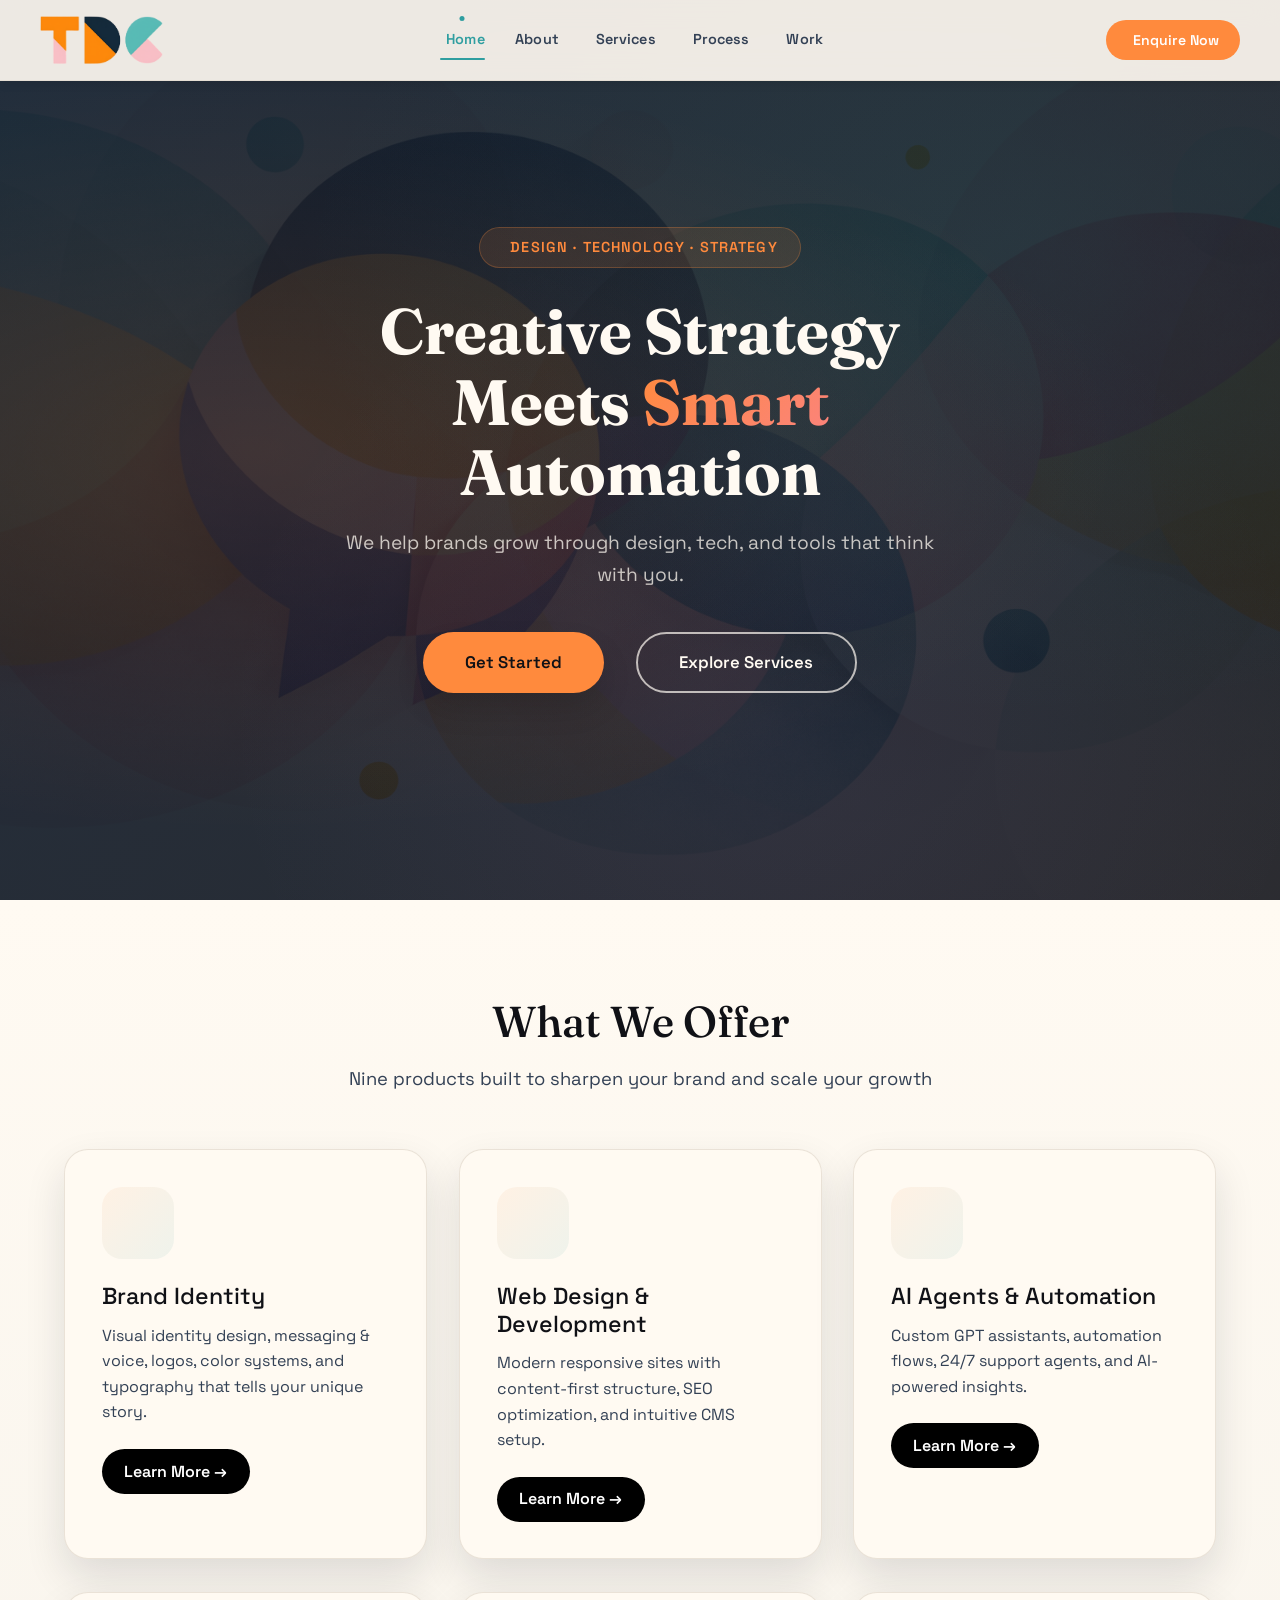
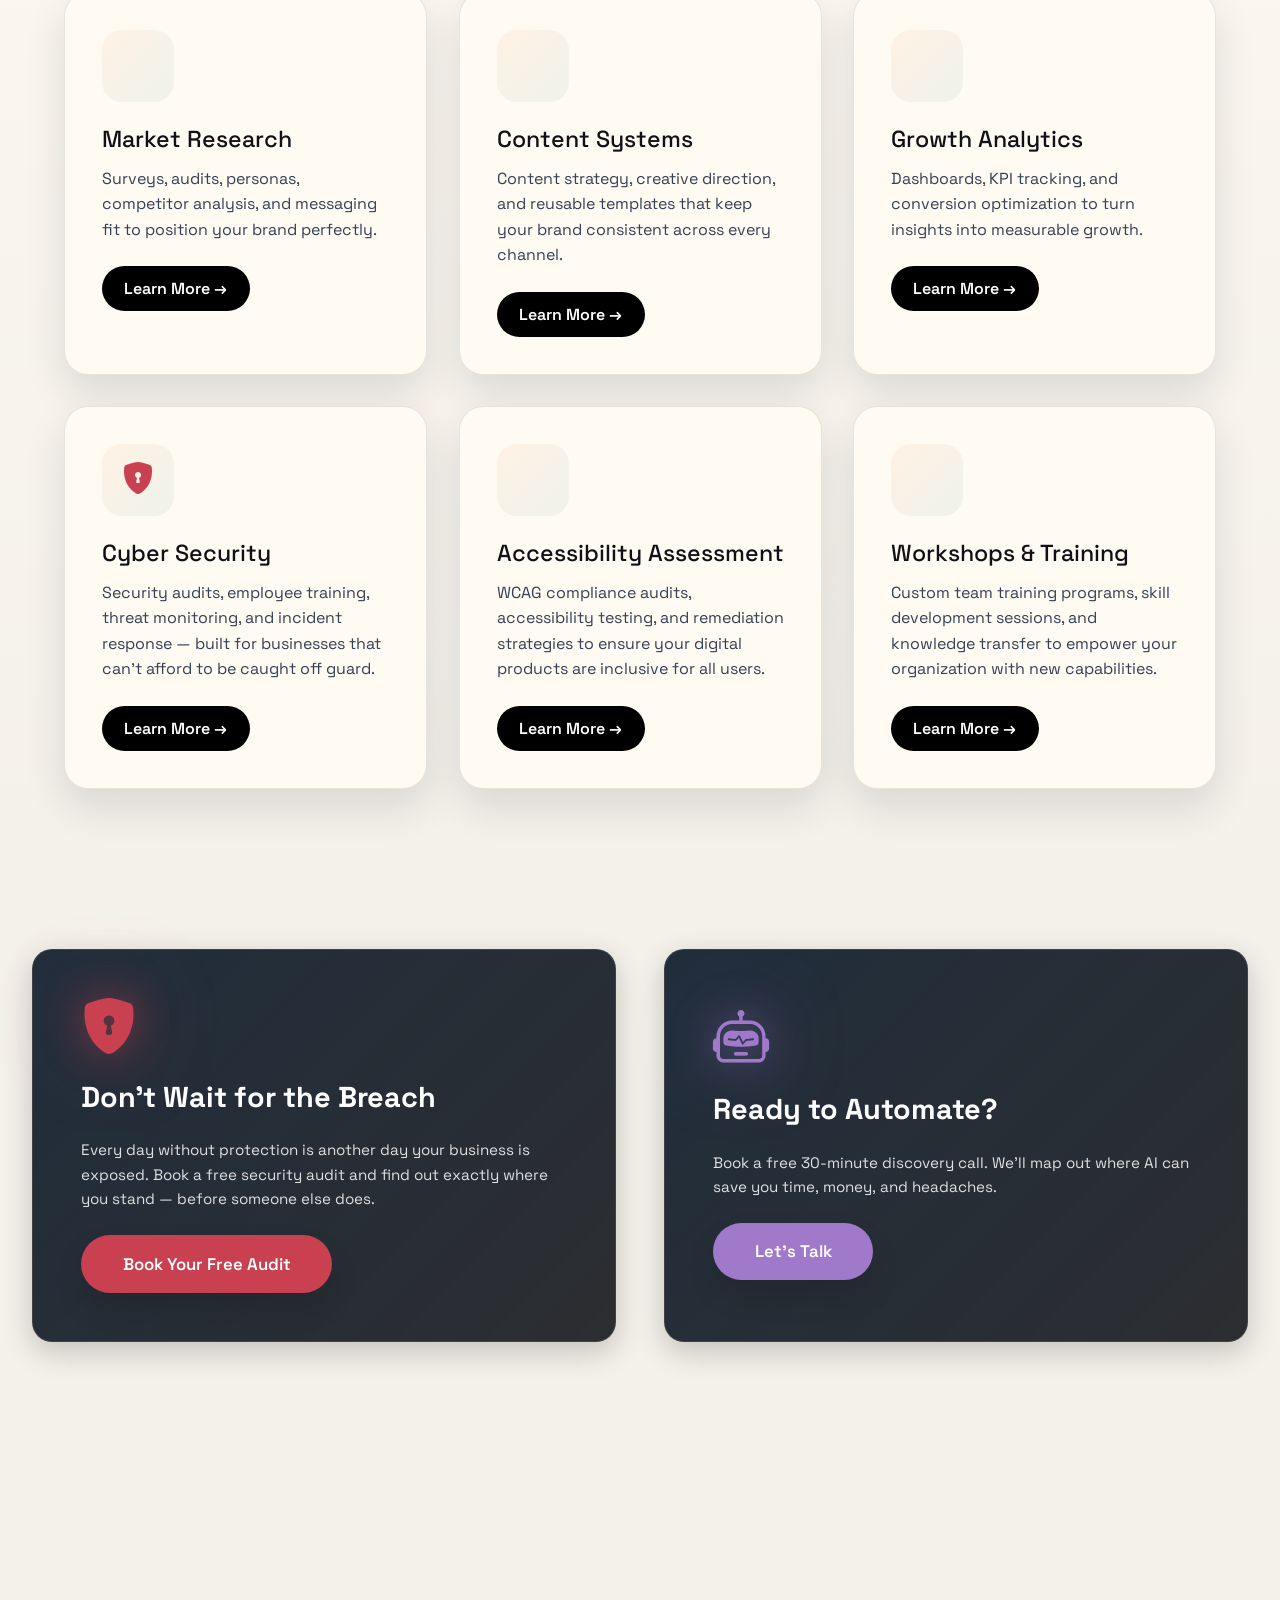
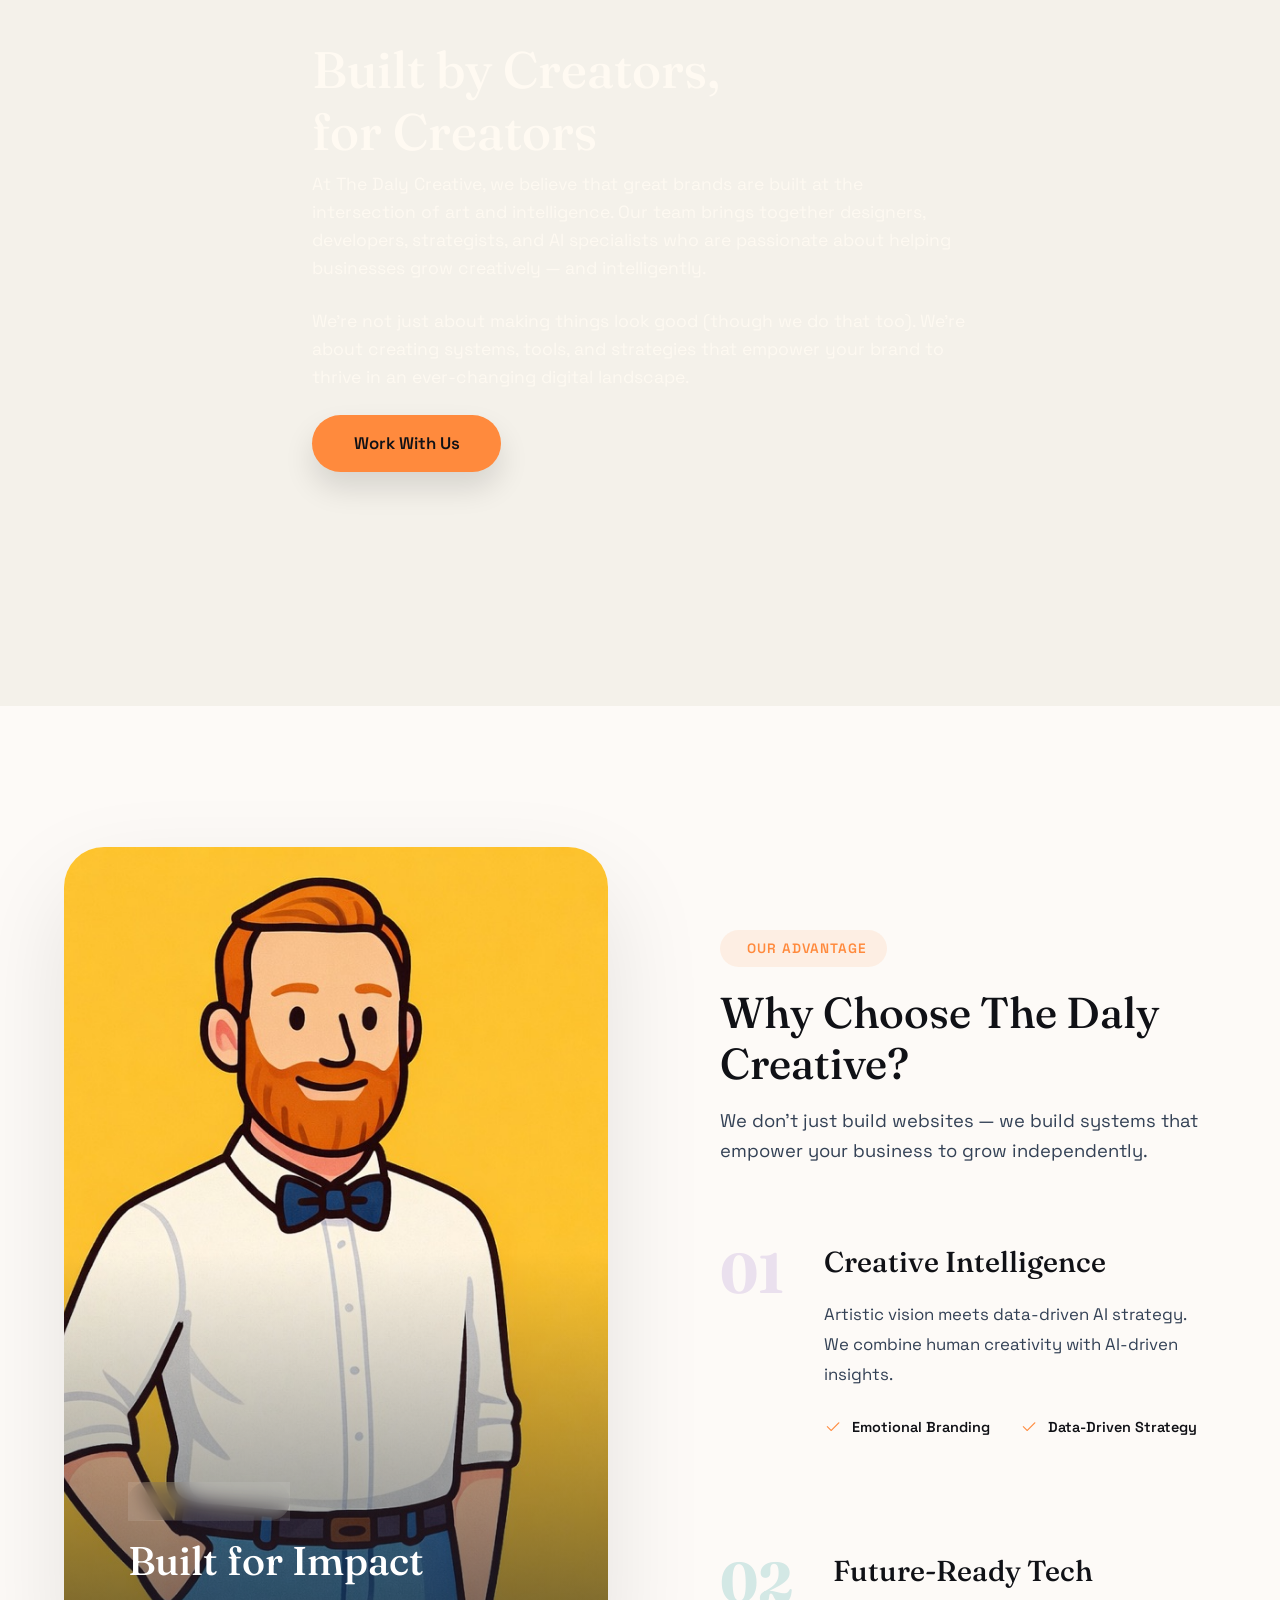
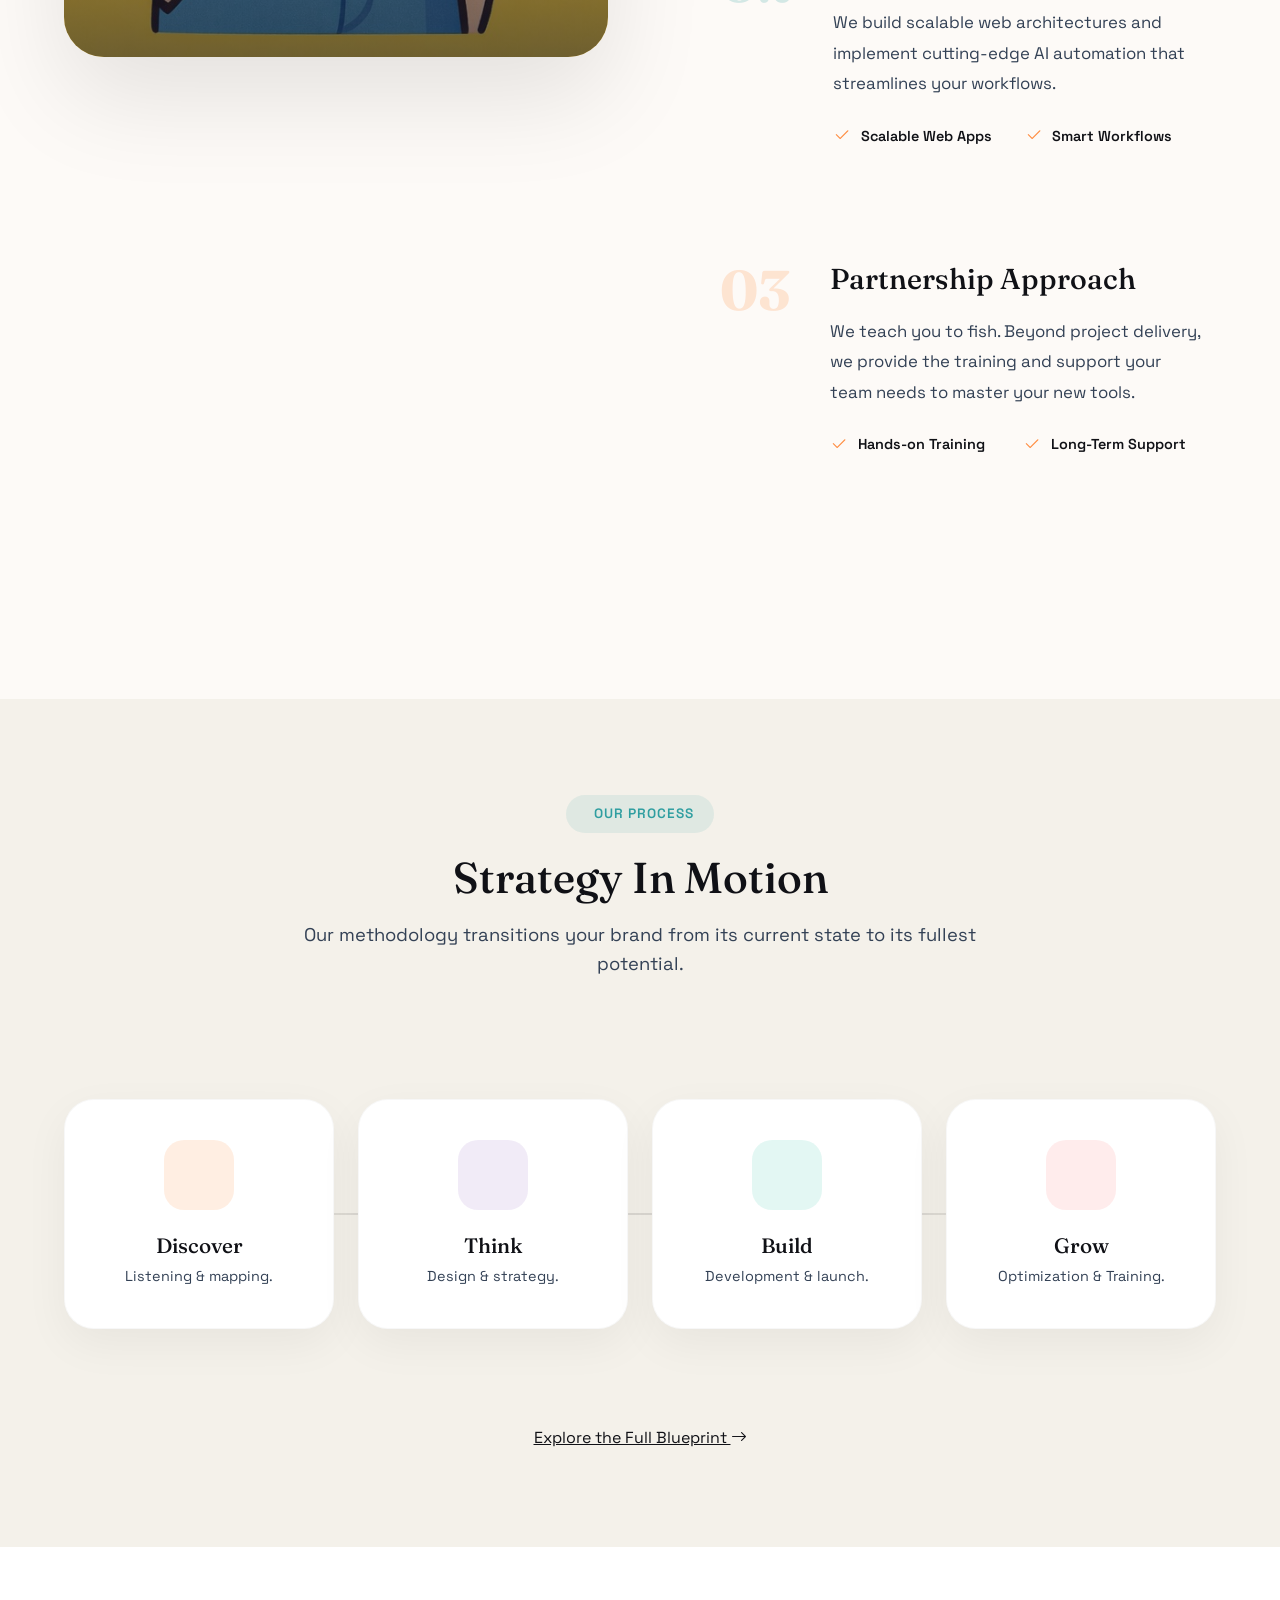
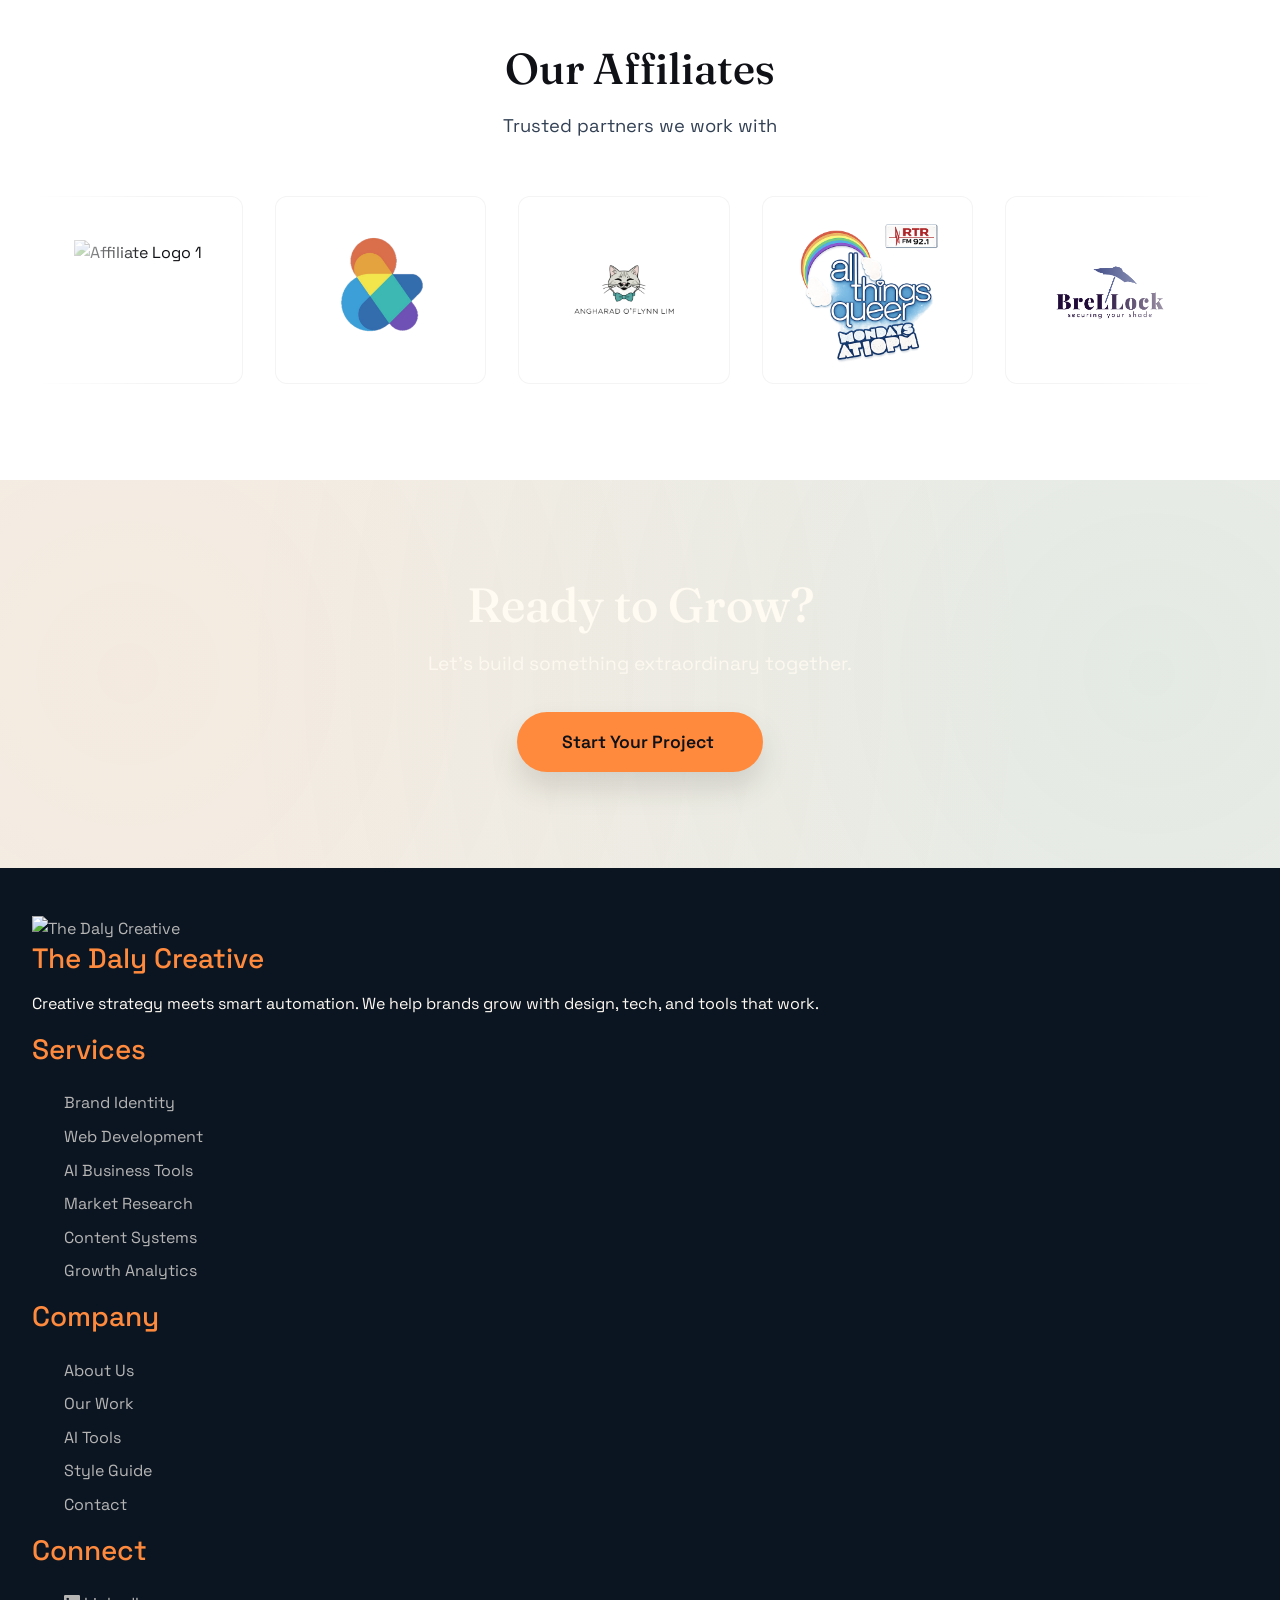
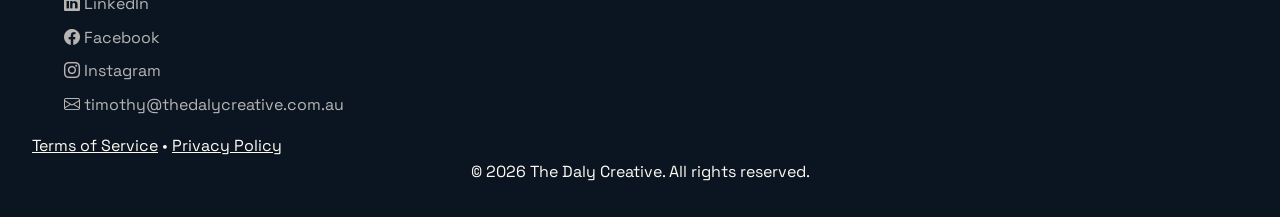
==== index.html @ f6a153d6 "feat: Add new website pages and their extensive supporting image and video assets." ====
<!doctype html>
<html lang="en">

<head>
	<!--===== HEAD TAGS =====-->
	<meta charset="UTF-8" />
	<meta name="viewport" content="width=device-width, initial-scale=1.0" />
	<!--Page Title-->
	<title>The Daly Creative | Creative Strategy Meets Smart Automation</title>
	<!--Description-->
	<meta name="description"
		content="We help brands grow through design, tech, and tools that think with you. Brand identity, web development, AI tools, and market research." />
	<!--Favicon-->
	<link rel="icon" type="image/png" href="/images/tdc-flavicon1-1563x.png" />
	<!--Bootstrap Icons-->
	<link rel="stylesheet" href="https://cdn.jsdelivr.net/npm/bootstrap-icons@1.11.3/font/bootstrap-icons.min.css" />
	<!-- Flaticon UICONS -->
	<link rel="stylesheet"
		href="https://cdn-uicons.flaticon.com/2.6.0/uicons-regular-rounded/css/uicons-regular-rounded.css" />
	<link rel="stylesheet"
		href="https://cdn-uicons.flaticon.com/2.6.0/uicons-solid-rounded/css/uicons-solid-rounded.css" />
	<!-- AOS Animate on Scroll -->
	<link rel="stylesheet" href="https://cdn.jsdelivr.net/npm/aos@2.3.4/dist/aos.css" />
	<!--Main Stylesheet-->
	<link rel="stylesheet" href="styles.css" />
	<!--Tailwind CSS -->
	<script src="https://cdn.tailwindcss.com"></script>
</head>

<body>
	<!-- ===== NAV BAR ===== -->
	<nav>
		<div class="nav-container">
			<a href="index.html" class="logo">
				<img src="images/icons/logo-1300x507.png" alt="The Daly Creative" height="48" />
			</a>
			<input type="checkbox" id="nav-toggle" class="nav-toggle" />
			<label for="nav-toggle" class="nav-toggle-label" aria-label="Toggle menu">
				<span></span><span></span><span></span>
			</label>
			<ul class="nav-links">
				<li data-color="teal"><a href="index.html" class="active"><i
							class="fi fi-rr-home nav-icon"></i><span>Home</span></a></li>
				<li class="nav-has-dropdown" data-color="amber">
					<a href="about.html"><i class="fi fi-rr-user nav-icon"></i><span>About</span><i
							class="fi fi-rr-angle-small-down nav-chevron"></i></a>
					<div class="nav-dropdown">
						<div class="nav-dropdown-grid">
							<a href="about.html#what-drives-us" class="nav-dropdown-card"
								style="--card-accent: var(--amber);"><i class="fi fi-rr-bulb nav-dropdown-icon"></i>
								<div><strong>Our Approach</strong><span>The mission & mindset</span></div>
							</a>
							<a href="about.html#core-values" class="nav-dropdown-card"
								style="--card-accent: var(--purple);"><i
									class="fi fi-rr-users-alt nav-dropdown-icon"></i>
								<div><strong>Our Mission</strong><span>The Daly Creative Way</span></div>
							</a>
							<a href="about.html#the-journey" class="nav-dropdown-card"
								style="--card-accent: var(--orange);"><i
									class="fi fi-rr-time-past nav-dropdown-icon"></i>
								<div><strong>The Journey</strong><span>Experience & expertise</span></div>
							</a>
							<a href="about.html#academic-background" class="nav-dropdown-card"
								style="--card-accent: var(--teal);"><i class="fi fi-rr-book nav-dropdown-icon"></i>
								<div><strong>Academic</strong><span>Education & foundations</span></div>
							</a>
						</div>
					</div>
				</li>
				<li class="nav-has-dropdown" data-color="orange">
					<a href="services.html"><i class="fi fi-rr-apps nav-icon"></i><span>Services</span><i
							class="fi fi-rr-angle-small-down nav-chevron"></i></a>
					<div class="nav-dropdown">
						<div class="nav-dropdown-grid">
							<!-- Build Your Foundation -->
							<a href="services.html#cat-brand" class="nav-dropdown-card"
								style="--card-accent: var(--orange);"><i class="fi fi-rr-globe nav-dropdown-icon"></i>
								<div><strong>Custom Website Development</strong></div>
							</a>
							<a href="services.html#cat-brand" class="nav-dropdown-card"
								style="--card-accent: var(--orange);"><i
									class="fi fi-rr-paint-brush nav-dropdown-icon"></i>
								<div><strong>Strategic Branding &amp; Identity</strong></div>
							</a>
							<a href="services.html#cat-brand" class="nav-dropdown-card"
								style="--card-accent: var(--orange);"><i class="fi fi-rr-search nav-dropdown-icon"></i>
								<div><strong>Localized SEO Visibility</strong></div>
							</a>
							<a href="services.html#cat-brand" class="nav-dropdown-card"
								style="--card-accent: var(--orange);"><i
									class="fi fi-rr-megaphone nav-dropdown-icon"></i>
								<div><strong>Managed Ad Campaigns</strong></div>
							</a>
							<!-- Work Smarter, Not Harder -->
							<a href="services.html#cat-ai" class="nav-dropdown-card"
								style="--card-accent: var(--purple);"><i class="fi fi-rr-brain nav-dropdown-icon"></i>
								<div><strong>AI Strategy &amp; Navigation</strong></div>
							</a>
							<a href="services.html#cat-ai" class="nav-dropdown-card"
								style="--card-accent: var(--purple);"><i class="fi fi-rr-bolt nav-dropdown-icon"></i>
								<div><strong>Workflow Automation</strong></div>
							</a>
							<a href="services.html#cat-ai" class="nav-dropdown-card"
								style="--card-accent: var(--purple);"><i
									class="fi fi-rr-magic-wand nav-dropdown-icon"></i>
								<div><strong>AI Content Support</strong></div>
							</a>
							<a href="services.html#cat-ai" class="nav-dropdown-card"
								style="--card-accent: var(--purple);"><i
									class="fi fi-rr-comment-dots nav-dropdown-icon"></i>
								<div><strong>Smart Chatbots</strong></div>
							</a>
							<!-- Grow with Confidence -->
							<a href="services.html#cat-growth" class="nav-dropdown-card"
								style="--card-accent: var(--teal);"><i
									class="fi fi-rr-chart-line-up nav-dropdown-icon"></i>
								<div><strong>Data Insights</strong></div>
							</a>
							<a href="services.html#cat-growth" class="nav-dropdown-card"
								style="--card-accent: var(--teal);"><i class="fi fi-rr-handshake nav-dropdown-icon"></i>
								<div><strong>Grow &amp; Support Plan</strong></div>
							</a>
							<a href="services.html#cat-growth" class="nav-dropdown-card"
								style="--card-accent: var(--teal);"><i class="fi fi-rr-book nav-dropdown-icon"></i>
								<div><strong>Training &amp; Empowerment</strong></div>
							</a>
							<a href="services.html#cat-growth" class="nav-dropdown-card"
								style="--card-accent: var(--teal);"><i class="fi fi-rr-sparkles nav-dropdown-icon"></i>
								<div><strong>Future-Proofing</strong></div>
							</a>
							<div class="nav-dropdown-divider"></div>
							<!-- Featured Services -->
							<a href="cyber-security.html" class="nav-dropdown-card nav-dropdown-card--dark"
								style="--card-accent: #c94050; --card-bg: #0c0612;"><i
									class="bi bi-shield-lock nav-dropdown-icon"></i>
								<div><strong>Cyber Security</strong><span>Audits, monitoring, response</span></div>
							</a>
							<a href="ai-tools.html" class="nav-dropdown-card nav-dropdown-card--dark"
								style="--card-accent: #0d1b2a; --card-bg: #0a1628;"><i
									class="fi fi-rr-brain nav-dropdown-icon"></i>
								<div><strong>AI Tools</strong><span>GPT agents, smart integrations</span></div>
							</a>
						</div>
					</div>
				</li>
				<li class="nav-has-dropdown" data-color="blue">
					<a href="blueprint.html"><i class="fi fi-rr-map nav-icon"></i><span>Process</span><i
							class="fi fi-rr-angle-small-down nav-chevron"></i></a>
					<div class="nav-dropdown">
						<div class="nav-dropdown-grid">
							<a href="blueprint.html#bp-method" class="nav-dropdown-card"
								style="--card-accent: var(--orange);"><i class="fi fi-rr-bulb nav-dropdown-icon"></i>
								<div><strong>Our Method</strong><span>Strategy &amp; mindset</span></div>
							</a>
							<a href="blueprint.html#bp-timeline" class="nav-dropdown-card"
								style="--card-accent: var(--teal);"><i class="fi fi-rr-route nav-dropdown-icon"></i>
								<div><strong>The Journey</strong><span>Four-phase process</span></div>
							</a>
							<a href="blueprint.html#bp-impact" class="nav-dropdown-card"
								style="--card-accent: var(--purple);"><i class="fi fi-rr-bolt nav-dropdown-icon"></i>
								<div><strong>Our Impact</strong><span>Real outcomes</span></div>
							</a>
							<a href="blueprint.html#bp-grow" class="nav-dropdown-card"
								style="--card-accent: var(--ocean);"><i class="fi fi-rr-seedling nav-dropdown-icon"></i>
								<div><strong>Designed to Grow</strong><span>Built for what's next</span></div>
							</a>
						</div>
					</div>
				</li>
				<li class="nav-has-dropdown" data-color="coral">
					<a href="portfolio.html"><i class="fi fi-rr-briefcase nav-icon"></i><span>Work</span><i
							class="fi fi-rr-angle-small-down nav-chevron"></i></a>
					<div class="nav-dropdown">
						<div class="nav-dropdown-grid">
							<a href="portfolio.html#skywings" class="nav-dropdown-card"
								style="--card-accent: #4c8cbc;"><i
									class="fi fi-rr-plane-departure nav-dropdown-icon"></i>
								<div><strong>SkyWings</strong><span>Aviation &amp; leisure</span></div>
							</a>
							<a href="portfolio.html#preservation" class="nav-dropdown-card"
								style="--card-accent: #8b6914;"><i class="fi fi-rr-picture nav-dropdown-icon"></i>
								<div><strong>Preservation Framers</strong><span>Art &amp; framing</span></div>
							</a>
							<a href="portfolio.html#wcep" class="nav-dropdown-card" style="--card-accent: #2d8a4e;"><i
									class="fi fi-rr-hammer nav-dropdown-icon"></i>
								<div><strong>WCE Pros</strong><span>Exterior services</span></div>
							</a>
							<a href="portfolio.html#drumplings" class="nav-dropdown-card"
								style="--card-accent: #e85d3a;"><i class="fi fi-rr-utensils nav-dropdown-icon"></i>
								<div><strong>Drumplings</strong><span>Hospitality &amp; food</span></div>
							</a>
							<a href="portfolio.html#dora-health" class="nav-dropdown-card"
								style="--card-accent: #e06088;"><i class="fi fi-rr-heart nav-dropdown-icon"></i>
								<div><strong>Dora Health</strong><span>Health &amp; wellness</span></div>
							</a>
							<a href="portfolio.html#pawfection" class="nav-dropdown-card"
								style="--card-accent: #f5a623;"><i class="fi fi-rr-paw nav-dropdown-icon"></i>
								<div><strong>Pawfection</strong><span>Pet services</span></div>
							</a>
							<div class="nav-dropdown-divider"></div>
							<a href="portfolio.html#consulting" class="nav-dropdown-card nav-dropdown-card--full"
								style="--card-accent: var(--teal);"><i class="fi fi-rr-handshake nav-dropdown-icon"></i>
								<div><strong>Consulting &amp; Advisory</strong><span>Strategy, direction &amp;
										partnerships</span></div>
							</a>
						</div>
					</div>
				</li>
				<li class="nav-mobile-cta-item"><a class="nav-mobile-cta" href="contact.html"><i
							class="fi fi-rr-calendar nav-icon"></i> Enquire Now</a></li>
			</ul>
			<div class="nav-overlay"></div>
			<a class="nav-cta" href="contact.html"><i class="fi fi-rr-calendar nav-icon"></i> Enquire Now</a>
		</div>
	</nav>
	<script>
		(function () {
			const n = document.querySelector('nav');
			if (!n) return;
			window.addEventListener('scroll', () => n.classList.toggle('nav--scrolled', window.scrollY > 60));
			const o = document.querySelector('.nav-overlay');
			const t = document.getElementById('nav-toggle');
			if (o && t) o.addEventListener('click', () => { t.checked = false; });
			document.querySelectorAll('.nav-has-dropdown').forEach(dd => {
				dd.querySelector(':scope > a').addEventListener('click', function (e) {
					if (window.innerWidth <= 900) { e.preventDefault(); dd.classList.toggle('is-open'); }
				});
			});
		})();
	</script>


	<!-- ===== LANDING HERO SECTION ===== -->
	<section id="home" class="services-hero">
		<div class="services-hero-bg"
			style="background-image: linear-gradient(135deg, rgba(15, 29, 45, 0.92) 0%, rgba(16, 17, 22, 0.88) 100%), url('images/hero-images/hero-landing.png');">
		</div>
		<div class="services-hero-content">
			<div class="services-hero-badge" data-aos="fade-down" data-aos-delay="100">
				<i class="fi fi-rr-sparkles icon-pulse" style="font-size: 1.1rem; color: #ff8a3d;"></i>
				<span>Design &middot; Technology &middot; Strategy</span>
			</div>
			<h1 data-aos="fade-up" data-aos-delay="200">
				Creative Strategy<br />
				Meets <span class="hero-accent">Smart</span> Automation
			</h1>
			<p data-aos="fade-up" data-aos-delay="300">
				We help brands grow through design, tech, and tools that think with you.
			</p>

			<div class="hero-actions" data-aos="fade-up" data-aos-delay="400"
				style="display: flex; gap: 1rem; justify-content: center;">
				<a href="contact.html" class="cta-button">Get Started</a>
				<a href="#services" class="cta-button secondary">Explore Services</a>
			</div>
		</div>
	</section>


	<!-- =====  SERVICES TILES SECTION  ===== -->
	<section id="services" class="services-section">
		<div class="container">
			<!--Services Section Header-->
			<div class="section-header reveal">
				<h2>What We Offer</h2>
				<p>Nine products built to sharpen your brand and scale your growth</p>
			</div>

			<!--Services Cards Grid-->
			<div class="services-grid">
				<!--Service Card 1: Brand Identity -->
				<div class="service-card reveal stagger-1">
					<div class="service-icon">
						<i class="fi fi-rr-paint-brush" style="font-size: 2rem; color: #ff8a3d;"></i>
					</div>
					<h3>Brand Identity</h3>
					<p>
						Visual identity design, messaging & voice, logos, color systems, and
						typography that tells your unique story.
					</p>
					<a href="services.html#service-branding" class="learn-more">Learn More →</a>
				</div>

				<!--Service Card 2: Web Design & Development -->
				<div class="service-card reveal stagger-2">
					<div class="service-icon">
						<i class="fi fi-rr-browser" style="font-size: 2rem; color: #4c8cbc;"></i>
					</div>
					<h3>Web Design & Development</h3>
					<p>
						Modern responsive sites with content-first structure, SEO optimization,
						and intuitive CMS setup.
					</p>
					<a href="services.html#service-web-dev" class="learn-more">Learn More →</a>
				</div>

				<!--Service Card 3: AI Agents & Automation -->
				<div class="service-card reveal stagger-3">
					<div class="service-icon">
						<i class="fi fi-rr-brain" style="font-size: 2rem; color: #a079cb;"></i>
					</div>
					<h3>AI Agents & Automation</h3>
					<p>
						Custom GPT assistants, automation flows, 24/7 support agents, and
						AI-powered insights.
					</p>
					<a href="services.html#service-ai-strategy" class="learn-more">Learn More →</a>
				</div>

				<!--Service Card 4: Market Research -->
				<div class="service-card reveal stagger-4">
					<div class="service-icon">
						<i class="fi fi-rr-chart-pie" style="font-size: 2rem; color: #e3b156;"></i>
					</div>
					<h3>Market Research</h3>
					<p>
						Surveys, audits, personas, competitor analysis, and messaging fit to
						position your brand perfectly.
					</p>
					<a href="services.html#service-data" class="learn-more">Learn More →</a>
				</div>

				<!--Service Card 5: Content Systems -->
				<div class="service-card reveal stagger-5">
					<div class="service-icon">
						<i class="fi fi-rr-edit" style="font-size: 2rem; color: #fa9361;"></i>
					</div>
					<h3>Content Systems</h3>
					<p>
						Content strategy, creative direction, and reusable templates that keep
						your brand consistent across every channel.
					</p>
					<a href="services.html#service-content" class="learn-more">Learn More →</a>
				</div>

				<!--Service Card 6: Growth Analytics -->
				<div class="service-card reveal stagger-6">
					<div class="service-icon">
						<i class="fi fi-rr-chart-line-up" style="font-size: 2rem; color: #48c9b0;"></i>
					</div>
					<h3>Growth Analytics</h3>
					<p>
						Dashboards, KPI tracking, and conversion optimization to turn insights
						into measurable growth.
					</p>
					<a href="services.html#service-future" class="learn-more">Learn More →</a>
				</div>

				<!--Service Card 7: Cyber Security -->
				<div class="service-card reveal stagger-7">
					<div class="service-icon">
						<i class="bi bi-shield-lock-fill" style="font-size: 2rem; color: #c94050;"></i>
					</div>
					<h3>Cyber Security</h3>
					<p>
						Security audits, employee training, threat monitoring, and incident
						response — built for businesses that can't afford to be caught off guard.
					</p>
					<a href="cyber-security.html" class="learn-more">Learn More →</a>
				</div>

				<!--Service Card 8: Accessibility Assessment -->
				<div class="service-card reveal stagger-8">
					<div class="service-icon">
						<i class="fi fi-rr-universal-access" style="font-size: 2rem; color: #2f9ea0;"></i>
					</div>
					<h3>Accessibility Assessment</h3>
					<p>
						WCAG compliance audits, accessibility testing, and remediation strategies
						to ensure your digital products are inclusive for all users.
					</p>
					<a href="services.html#service-accessibility" class="learn-more">Learn More →</a>
				</div>

				<!--Service Card 9: Workshops & Training -->
				<div class="service-card reveal stagger-9">
					<div class="service-icon">
						<i class="fi fi-rr-users-alt" style="font-size: 2rem; color: #fb837d;"></i>
					</div>
					<h3>Workshops & Training</h3>
					<p>
						Custom team training programs, skill development sessions, and knowledge
						transfer to empower your organization with new capabilities.
					</p>
					<a href="services.html#service-training" class="learn-more">Learn More →</a>
				</div>
			</div>
		</div>
	</section>

	<!-- ===== FEATURED SERVICES SECTION ===== -->
	<section class="featured-services-section">
		<div class="container">
			<div class="featured-services-grid">
				<!-- Cyber Security Tile -->
				<div class="featured-service-tile featured-service-cyber" style="--accent-color: #c94050;">
					<div class="featured-service-content">
						<div class="featured-service-icon">
							<i class="bi bi-shield-lock-fill"></i>
						</div>
						<h3>Don't Wait for the Breach</h3>
						<p>
							Every day without protection is another day your business is exposed. Book a free security
							audit and find out exactly where you stand — before someone else does.
						</p>
						<a href="cyber-security.html" class="cta-button featured-service-btn">Book Your Free Audit</a>
					</div>
				</div>

				<!-- AI Tools Tile -->
				<div class="featured-service-tile featured-service-ai" style="--accent-color: #a079cb;">
					<div class="featured-service-content">
						<div class="featured-service-icon">
							<i class="bi bi-robot"></i>
						</div>
						<h3>Ready to Automate?</h3>
						<p>
							Book a free 30-minute discovery call. We'll map out where AI can save you time, money, and
							headaches.
						</p>
						<a href="ai-tools.html" class="cta-button featured-service-btn">Let's Talk</a>
					</div>
				</div>
			</div>
		</div>
	</section>

	<!-- ===== ABOUT SECTION ===== -->
	<section id="about" class="about-preview"
		style="background-image: linear-gradient(135deg, rgba(15, 29, 45, 0.75) 0%, rgba(16, 17, 22, 0.75) 100%), url('images/hero-images/hero-landing.png'); background-attachment: fixed; background-size: cover; background-position: center;">
		<div class="container">
			<div class="about-content reveal-left">
				<h2>Built by Creators, <br />for Creators</h2>
				<p class="about-text">
					At The Daly Creative, we believe that great brands are built at the
					intersection of art and intelligence. Our team brings together designers,
					developers, strategists, and AI specialists who are passionate about
					helping businesses grow creatively — and intelligently.
				</p>
				<p class="about-text">
					We're not just about making things look good (though we do that too).
					We're about creating systems, tools, and strategies that empower your
					brand to thrive in an ever-changing digital landscape.
				</p>
				<a href="contact.html" class="cta-button">Work With Us</a>
			</div>
		</div>
	</section>

	<!-- ===== WHY CHOOSE US SECTION (REDESIGNED) ===== -->
	<section class="home-why-section" id="why-choose-us">
		<div class="home-why-grid">
			<!-- Left: Sticky Visual -->
			<div class="home-why-visual">
				<div class="home-photo-frame">
					<img src="images/about-page/meet-tim-yellow-x886.png" alt="Tim Daly - Founder" loading="lazy" />
					<div class="visual-overlay"></div>
					<div class="visual-content">
						<span class="visual-badge"><i class="fi fi-rr-star"></i> The Daly Difference</span>
						<h3>Built for Impact</h3>
					</div>
				</div>
			</div>

			<!-- Right: Scrolling Content -->
			<div class="home-why-content">
				<div class="container container--right">
					<div class="section-header section-header--left reveal" data-aos="fade-up">
						<div class="category-badge" style="background: rgba(255, 138, 61, 0.1); color: var(--orange);">
							<i class="fi fi-rr-bulb icon-float" style="font-size: 1rem; color: #ff8a3d;"></i>
							<span>Our Advantage</span>
						</div>
						<h2>Why Choose The Daly Creative?</h2>
						<p>We don't just build websites — we build systems that empower your business to grow
							independently.</p>
					</div>

					<div class="why-scrolling-items">
						<div class="why-scroll-item reveal-left" data-aos="fade-up">
							<div class="why-num" style="--accent: var(--purple);">01</div>
							<div class="why-body">
								<h3>Creative Intelligence</h3>
								<p>Artistic vision meets data-driven AI strategy. We combine human creativity with
									AI-driven insights.</p>
								<ul class="why-features">
									<li><i class="bi bi-check2"></i> Emotional Branding</li>
									<li><i class="bi bi-check2"></i> Data-Driven Strategy</li>
								</ul>
							</div>
						</div>

						<div class="why-scroll-item reveal-left" data-aos="fade-up" data-aos-delay="100">
							<div class="why-num" style="--accent: var(--teal);">02</div>
							<div class="why-body">
								<h3>Future-Ready Tech</h3>
								<p>We build scalable web architectures and implement cutting-edge AI automation that
									streamlines your workflows.</p>
								<ul class="why-features">
									<li><i class="bi bi-check2"></i> Scalable Web Apps</li>
									<li><i class="bi bi-check2"></i> Smart Workflows</li>
								</ul>
							</div>
						</div>

						<div class="why-scroll-item reveal-left" data-aos="fade-up" data-aos-delay="200">
							<div class="why-num" style="--accent: var(--orange);">03</div>
							<div class="why-body">
								<h3>Partnership Approach</h3>
								<p>We teach you to fish. Beyond project delivery, we provide the training and support
									your team needs to master your new tools.</p>
								<ul class="why-features">
									<li><i class="bi bi-check2"></i> Hands-on Training</li>
									<li><i class="bi bi-check2"></i> Long-Term Support</li>
								</ul>
							</div>
						</div>
					</div>
				</div>
			</div>
		</div>
	</section>

	<!-- ===== THE BLUEPRINT SUMMARY SECTION ===== -->
	<section class="home-blueprint-section">
		<div class="container text-center">
			<div class="section-header reveal" data-aos="fade-up">
				<div class="category-badge" style="background: rgba(47, 158, 160, 0.1); color: var(--teal);">
					<i class="fi fi-rr-route icon-float" style="font-size: 1rem; color: var(--teal);"></i>
					<span>Our Process</span>
				</div>
				<h2>Strategy In Motion</h2>
				<p>Our methodology transitions your brand from its current state to its fullest potential.</p>
			</div>

			<div class="blueprint-track-wrapper">
				<div class="blueprint-track-line"></div>
				<div class="blueprint-mini-grid">
					<div class="blueprint-mini-item reveal" data-aos="zoom-in" data-aos-delay="100">
						<div class="bp-mini-icon" style="background: rgba(255, 138, 61, 0.15);">
							<i class="fi fi-rr-search icon-float" style="color: #ff8a3d;"></i>
						</div>
						<h4>Discover</h4>
						<p>Listening & mapping.</p>
					</div>
					<div class="blueprint-mini-item reveal" data-aos="zoom-in" data-aos-delay="200">
						<div class="bp-mini-icon" style="background: rgba(160, 121, 203, 0.15);">
							<i class="fi fi-rr-pencil-ruler icon-pulse" style="color: #a079cb;"></i>
						</div>
						<h4>Think</h4>
						<p>Design & strategy.</p>
					</div>
					<div class="blueprint-mini-item reveal" data-aos="zoom-in" data-aos-delay="300">
						<div class="bp-mini-icon" style="background: rgba(72, 201, 176, 0.15);">
							<i class="fi fi-rr-rocket icon-bounce" style="color: #48c9b0;"></i>
						</div>
						<h4>Build</h4>
						<p>Development & launch.</p>
					</div>
					<div class="blueprint-mini-item reveal" data-aos="zoom-in" data-aos-delay="400">
						<div class="bp-mini-icon" style="background: rgba(251, 131, 125, 0.15);">
							<i class="fi fi-rr-chart-line-up icon-float" style="color: #fb837d;"></i>
						</div>
						<h4>Grow</h4>
						<p>Optimization & Training.</p>
					</div>
				</div>
			</div>

			<div class="blueprint-cta" data-aos="fade-up" data-aos-delay="500">
				<a href="blueprint.html" class="cta-button-secondary">Explore the Full Blueprint <i
						class="bi bi-arrow-right"></i></a>
			</div>
		</div>
	</section>

	<style>
		/* Redesigned Why Section Sidebar Layout */
		.home-why-section {
			background: #fdfaf7;
			overflow: visible;
		}

		.home-why-grid {
			display: grid;
			grid-template-columns: 1fr 1fr;
			align-items: start;
			gap: 0;
		}

		.home-why-visual {
			position: sticky;
			top: 0;
			height: 100vh;
			display: flex;
			align-items: center;
			justify-content: center;
			padding: 2rem;
		}

		.home-photo-frame {
			width: 100%;
			height: 90vh;
			position: relative;
			border-radius: 40px;
			overflow: hidden;
			box-shadow: 0 40px 100px rgba(0, 0, 0, 0.1);
		}

		.home-photo-frame img {
			width: 100%;
			height: 100%;
			object-fit: cover;
			object-position: center;
		}

		.visual-overlay {
			position: absolute;
			inset: 0;
			background: linear-gradient(180deg, rgba(15, 29, 45, 0) 50%, rgba(15, 29, 45, 0.6) 100%);
		}

		.home-photo-frame img {
			width: 100%;
			height: 100%;
			object-fit: cover;
			object-position: top center;
		}

		.visual-overlay {
			position: absolute;
			inset: 0;
			background: linear-gradient(180deg, rgba(15, 29, 45, 0) 50%, rgba(15, 29, 45, 0.6) 100%);
		}

		.visual-content {
			position: absolute;
			bottom: 4rem;
			left: 4rem;
			color: white;
			z-index: 2;
		}

		.visual-badge {
			display: inline-flex;
			align-items: center;
			gap: 0.5rem;
			background: rgba(255, 255, 255, 0.1);
			backdrop-filter: blur(10px);
			padding: 0.5rem 1rem;
			border-radius: 999px;
			font-size: 0.8rem;
			font-weight: 600;
			margin-bottom: 1rem;
			border: 1px solid rgba(255, 255, 255, 0.2);
		}

		.visual-content h3 {
			font-family: "Fraunces";
			font-size: 2.5rem;
		}

		.home-why-content {
			padding: 8rem 0;
		}

		.container--right {
			padding-left: 5rem;
			padding-right: 3rem;
			max-width: 700px;
		}

		.section-header--left {
			text-align: left;
			margin-bottom: 5rem;
		}

		.why-scrolling-items {
			display: flex;
			flex-direction: column;
			gap: 6rem;
		}

		.why-scroll-item {
			display: flex;
			gap: 2.5rem;
		}

		.why-num {
			font-family: "Fraunces";
			font-size: 3.5rem;
			font-weight: 700;
			color: var(--accent);
			opacity: 0.2;
			line-height: 1;
		}

		.why-body h3 {
			font-family: "Fraunces";
			font-size: 1.8rem;
			margin-bottom: 1.2rem;
			color: var(--ink);
		}

		.why-body p {
			font-size: 1.05rem;
			line-height: 1.8;
			color: var(--slate);
			margin-bottom: 1.5rem;
		}

		.why-features {
			list-style: none;
			padding: 0;
			display: grid;
			grid-template-columns: 1fr 1fr;
			gap: 1rem;
		}

		.why-features li {
			display: flex;
			align-items: center;
			gap: 0.6rem;
			font-weight: 600;
			font-size: 0.9rem;
			color: var(--ink);
		}

		.why-features li i {
			color: var(--orange);
			font-size: 1.1rem;
		}

		/* Blueprint Track/Mini Styles */
		.blueprint-track-wrapper {
			position: relative;
			padding: 4rem 0;
			margin: 2rem 0;
		}

		.blueprint-track-line {
			position: absolute;
			top: 50%;
			left: 10%;
			right: 10%;
			height: 2px;
			background: linear-gradient(90deg, transparent, rgba(0, 0, 0, 0.1) 20%, rgba(0, 0, 0, 0.1) 80%, transparent);
			z-index: 1;
			transform: translateY(-50%);
		}

		.blueprint-mini-grid {
			display: grid;
			grid-template-columns: repeat(4, 1fr);
			gap: 1.5rem;
			position: relative;
			z-index: 2;
		}

		.blueprint-mini-item {
			background: white;
			padding: 2.5rem 1.5rem;
			border-radius: 30px;
			box-shadow: 0 15px 45px rgba(0, 0, 0, 0.05);
			border: 1px solid rgba(0, 0, 0, 0.03);
			transition: all 0.4s cubic-bezier(0.34, 1.56, 0.64, 1);
		}

		.blueprint-mini-item:hover {
			transform: translateY(-10px);
			box-shadow: 0 25px 60px rgba(0, 0, 0, 0.1);
		}

		.bp-mini-icon {
			width: 70px;
			height: 70px;
			border-radius: 20px;
			display: flex;
			align-items: center;
			justify-content: center;
			margin: 0 auto 1.5rem;
		}

		.bp-mini-icon i {
			font-size: 1.8rem;
		}

		.blueprint-mini-item h4 {
			font-family: "Fraunces";
			font-size: 1.3rem;
			color: var(--ink);
			margin-bottom: 0.5rem;
		}

		.blueprint-mini-item p {
			font-size: 0.9rem;
			color: var(--slate);
			line-height: 1.5;
			margin: 0;
		}

		@media (max-width: 1024px) {
			.blueprint-mini-grid {
				grid-template-columns: repeat(2, 1fr);
				gap: 2rem;
			}

			.blueprint-track-line {
				display: none;
			}
		}

		@media (max-width: 600px) {
			.blueprint-mini-grid {
				grid-template-columns: 1fr;
			}
		}
	</style>

	<!-- ===== OUR AFFILIATES SECTION ===== -->
	<section class="affiliates-section">
		<div class="container">
			<!--Affiliates Section Header-->
			<div class="section-header reveal">
				<h2>Our Affiliates</h2>
				<p>Trusted partners we work with</p>
			</div>

			<!--Affiliates Logo Carousel-->
			<div class="affiliates-carousel" data-autoplay="true">
				<!--Carousel Control: Previous-->
				<button class="carousel-btn prev" style="display: none;" type="button" aria-label="Previous affiliates">
					<i class="bi bi-chevron-left"></i>
				</button>

				<div class="carousel-viewport">
					<div class="carousel-track">
						<!--Affiliate Logo 1-->
						<div class="affiliate-tile">
							<img src="images/affilliates/DORA-logo-virtical circle.png" alt="Affiliate Logo 1"
								class="affiliate-logo">
						</div>
						<!--Affiliate Logo 2-->
						<div class="affiliate-tile">
							<img src="images/affilliates/and-logo.png" alt="Affiliate Logo 2" class="affiliate-logo">
						</div>
						<!--Affiliate Logo 3-->
						<div class="affiliate-tile">
							<img src="images/affilliates/angharadoflynnlim-logo.png" alt="Affiliate Logo 3"
								class="affiliate-logo">
						</div>
						<!--Affiliate Logo 4-->
						<div class="affiliate-tile">
							<img src="images/affilliates/atq-logo.png" alt="Affiliate Logo 4" class="affiliate-logo">
						</div>
						<!--Affiliate Logo 5-->
						<div class="affiliate-tile">
							<img src="images/affilliates/brellock-logo.png" alt="Affiliate Logo 5"
								class="affiliate-logo">
						</div>
						<!--Affiliate Logo 6-->
						<div class="affiliate-tile">
							<img src="images/affilliates/drumplings-logo.png" alt="Affiliate Logo 6"
								class="affiliate-logo">
						</div>
						<!--Affiliate Logo 7-->
						<div class="affiliate-tile">
							<img src="images/affilliates/drumps-logo.png" alt="Affiliate Logo 7" class="affiliate-logo">
						</div>
						<!--Affiliate Logo 8-->
						<div class="affiliate-tile">
							<img src="images/affilliates/mwm-logo.png" alt="Affiliate Logo 8" class="affiliate-logo">
						</div>
						<!--Affiliate Logo 9-->
						<div class="affiliate-tile">
							<img src="images/affilliates/preservation logo.png" alt="Affiliate Logo 9"
								class="affiliate-logo">
						</div>
						<!--Affiliate Logo 10-->
						<div class="affiliate-tile">
							<img src="images/affilliates/projecta-logo.png" alt="Affiliate Logo 10"
								class="affiliate-logo">
						</div>
						<!--Affiliate Logo 11-->
						<div class="affiliate-tile">
							<img src="images/affilliates/supremecourtofwa-logo.PNG" alt="Affiliate Logo 11"
								class="affiliate-logo">
						</div>
						<!--Affiliate Logo 12-->
						<div class="affiliate-tile">
							<img src="images/affilliates/tassiedevils-logo.png" alt="Affiliate Logo 12"
								class="affiliate-logo">
						</div>
						<!--Affiliate Logo 13-->
						<div class="affiliate-tile">
							<img src="images/affilliates/td-logo.png" alt="Affiliate Logo 13" class="affiliate-logo">
						</div>
						<!--Affiliate Logo 14-->
						<div class="affiliate-tile">
							<img src="images/affilliates/thegoodroot-logo.png" alt="Affiliate Logo 14"
								class="affiliate-logo">
						</div>
						<!--Affiliate Logo 15-->
						<div class="affiliate-tile">
							<img src="images/affilliates/threesisters-logo.png" alt="Affiliate Logo 15"
								class="affiliate-logo">
						</div>
						<!--Affiliate Logo 16-->
						<div class="affiliate-tile">
							<img src="images/affilliates/truenothwitch-logo.png" alt="Affiliate Logo 16"
								class="affiliate-logo">
						</div>
						<!--Affiliate Logo 17-->
						<div class="affiliate-tile">
							<img src="images/affilliates/upstitchcreek-logo.png" alt="Affiliate Logo 17"
								class="affiliate-logo">
						</div>
						<!--Affiliate Logo 18-->
						<div class="affiliate-tile">
							<img src="images/affilliates/wcepros-logo.png" alt="Affiliate Logo 18"
								class="affiliate-logo">
						</div>
						<!--Affiliate Logo 19-->
						<div class="affiliate-tile">
							<img src="images/affilliates/whd-logo.png" alt="Affiliate Logo 19" class="affiliate-logo">
						</div>
					</div>
				</div>
				<!--Carousel Control: Next-->
				<button class="carousel-btn next" style="display: none;" type="button" aria-label="Next affiliates">
					<i class="bi bi-chevron-right"></i>
				</button>
			</div>
			<!--End Affiliates Carousel-->
		</div>
	</section>

	<!-- ===== FINAL CTA SECTION ===== -->
	<section class="final-cta"
		style="background-image: linear-gradient(135deg, rgba(15, 29, 45, 0.75) 0%, rgba(16, 17, 22, 0.75) 100%), url('images/hero-images/hero-landing.png'); background-attachment: fixed; background-size: cover; background-position: center;">
		<div class="container text-center reveal-scale">
			<!--CTA Title-->
			<h2 class="final-cta-title">Ready to Grow?</h2>
			<!--CTA Text-->
			<p class="final-cta-text">Let's build something extraordinary together.</p>
			<!--CTA Button-->
			<a href="contact.html" class="cta-button final-cta-button">Start Your Project <i
					class="fi fi-rr-arrow-right" style="font-size: 0.9rem; margin-left: 0.3rem;"></i></a>
		</div>
	</section>

	<!-- ===== FOOTER SECTION ===== -->
	<div id="footer"></div>

	<!-- ===== SCRIPTS ===== -->
	<script>
		// Smooth scroll for navigation links
		document.querySelectorAll('a[href^="#"]').forEach((anchor) => {
			anchor.addEventListener("click", function (e) {
				e.preventDefault();
				const target = document.querySelector(this.getAttribute("href"));
				if (target) {
					target.scrollIntoView({ behavior: "smooth", block: "start" });
				}
			});
		});

		// Form submission handling
		document
			.querySelector(".contact-form")
			?.addEventListener("submit", function (e) {
				e.preventDefault();
				alert("Thank you for your message! We'll get back to you soon.");
				this.reset();
			});

		// Add scroll effect to navbar
		window.addEventListener("scroll", function () {
			const nav = document.querySelector("nav");
			if (window.scrollY > 100) {
				nav.style.boxShadow = "0 4px 20px rgba(0,0,0,0.15)";
			} else {
				nav.style.boxShadow = "0 2px 10px rgba(0,0,0,0.1)";
			}
		});

		const carousel = document.querySelector(".testimonial-carousel");
		if (carousel) {
			const viewport = carousel.querySelector(".carousel-viewport");
			const track = carousel.querySelector(".carousel-track");
			const tiles = carousel.querySelectorAll(".testimonial-tile");
			const prevButton = carousel.querySelector(".carousel-btn.prev");
			const nextButton = carousel.querySelector(".carousel-btn.next");
			const autoplay = carousel.dataset.autoplay === "true";
			let autoplayId = null;
			let originalWidth = 0;
			let hasCloned = false;

			const getGap = () => {
				if (!track) {
					return 0;
				}
				const styles = window.getComputedStyle(track);
				const gap = parseFloat(styles.columnGap || styles.gap || "0");
				return Number.isNaN(gap) ? 0 : gap;
			};

			const getTilesPerView = () => {
				if (!viewport || tiles.length === 0) {
					return 1;
				}
				const tileWidth = tiles[0].offsetWidth || 1;
				return Math.max(1, Math.round(viewport.clientWidth / tileWidth));
			};

			const updateOriginalWidth = () => {
				if (!track) {
					return;
				}
				originalWidth = track.scrollWidth / 2;
			};

			const setupInfiniteLoop = () => {
				if (!track || hasCloned) {
					return;
				}
				tiles.forEach((tile) => {
					track.appendChild(tile.cloneNode(true));
				});
				hasCloned = true;
				window.requestAnimationFrame(updateOriginalWidth);
			};

			const scrollByTiles = (direction = 1) => {
				if (!viewport || tiles.length === 0) {
					return;
				}
				const gap = getGap();
				const tileWidth = tiles[0].offsetWidth || 0;
				const perView = getTilesPerView();
				const step = (tileWidth + gap) * perView * direction;
				if (originalWidth) {
					if (direction < 0 && viewport.scrollLeft <= 1) {
						viewport.scrollLeft += originalWidth;
					}
					if (direction > 0 && viewport.scrollLeft >= originalWidth - 1) {
						viewport.scrollLeft -= originalWidth;
					}
				}
				viewport.scrollBy({ left: step, behavior: "smooth" });
			};

			const stopAutoplay = () => {
				if (autoplayId) {
					window.clearInterval(autoplayId);
					autoplayId = null;
				}
			};

			const startAutoplay = () => {
				if (!autoplay || autoplayId) {
					return;
				}
				autoplayId = window.setInterval(() => {
					scrollByTiles(1);
				}, 7500);
			};

			setupInfiniteLoop();
			window.addEventListener("resize", updateOriginalWidth);

			if (viewport) {
				viewport.addEventListener("scroll", () => {
					if (!originalWidth) {
						return;
					}
					if (viewport.scrollLeft >= originalWidth) {
						viewport.scrollLeft -= originalWidth;
					} else if (viewport.scrollLeft < 0) {
						viewport.scrollLeft += originalWidth;
					}
				});
			}

			if (prevButton) {
				prevButton.addEventListener("click", () => {
					scrollByTiles(-1);
					stopAutoplay();
					startAutoplay();
				});
			}

			if (nextButton) {
				nextButton.addEventListener("click", () => {
					scrollByTiles(1);
					stopAutoplay();
					startAutoplay();
				});
			}

			viewport.addEventListener("mouseenter", stopAutoplay);
			viewport.addEventListener("mouseleave", startAutoplay);
			viewport.addEventListener("focusin", stopAutoplay);
			viewport.addEventListener("focusout", startAutoplay);
			startAutoplay();
		}
	</script>

	<!-- AOS Init -->
	<script src="https://cdn.jsdelivr.net/npm/aos@2.3.4/dist/aos.js"></script>
	<script>
		AOS.init({
			duration: 800,
			easing: "ease-out-cubic",
			once: true,
			offset: 60,
		});
	</script>

	<!-- ===== SCROLL REVEAL ===== -->
	<script>
		(function () {
			const revealEls = document.querySelectorAll(
				".reveal, .reveal-left, .reveal-right, .reveal-scale"
			);
			if (!revealEls.length) return;

			const io = new IntersectionObserver(
				(entries) => {
					entries.forEach((entry) => {
						if (entry.isIntersecting) {
							entry.target.classList.add("revealed");
							io.unobserve(entry.target);
						}
					});
				},
				{ threshold: 0.15, rootMargin: "0px 0px -40px 0px" }
			);

			revealEls.forEach((el) => io.observe(el));
		})();
	</script>

	<!-- ===== FOOTER INCLUDE ===== -->
	<script>
		fetch("-footer.html")
			.then((response) => response.text())
			.then((html) => {
				const footer = document.getElementById("footer");
				if (footer) {
					footer.innerHTML = html;
				}
			})
			.catch((error) => {
				console.error("Footer load failed:", error);
			});
	</script>
</body>

</html>
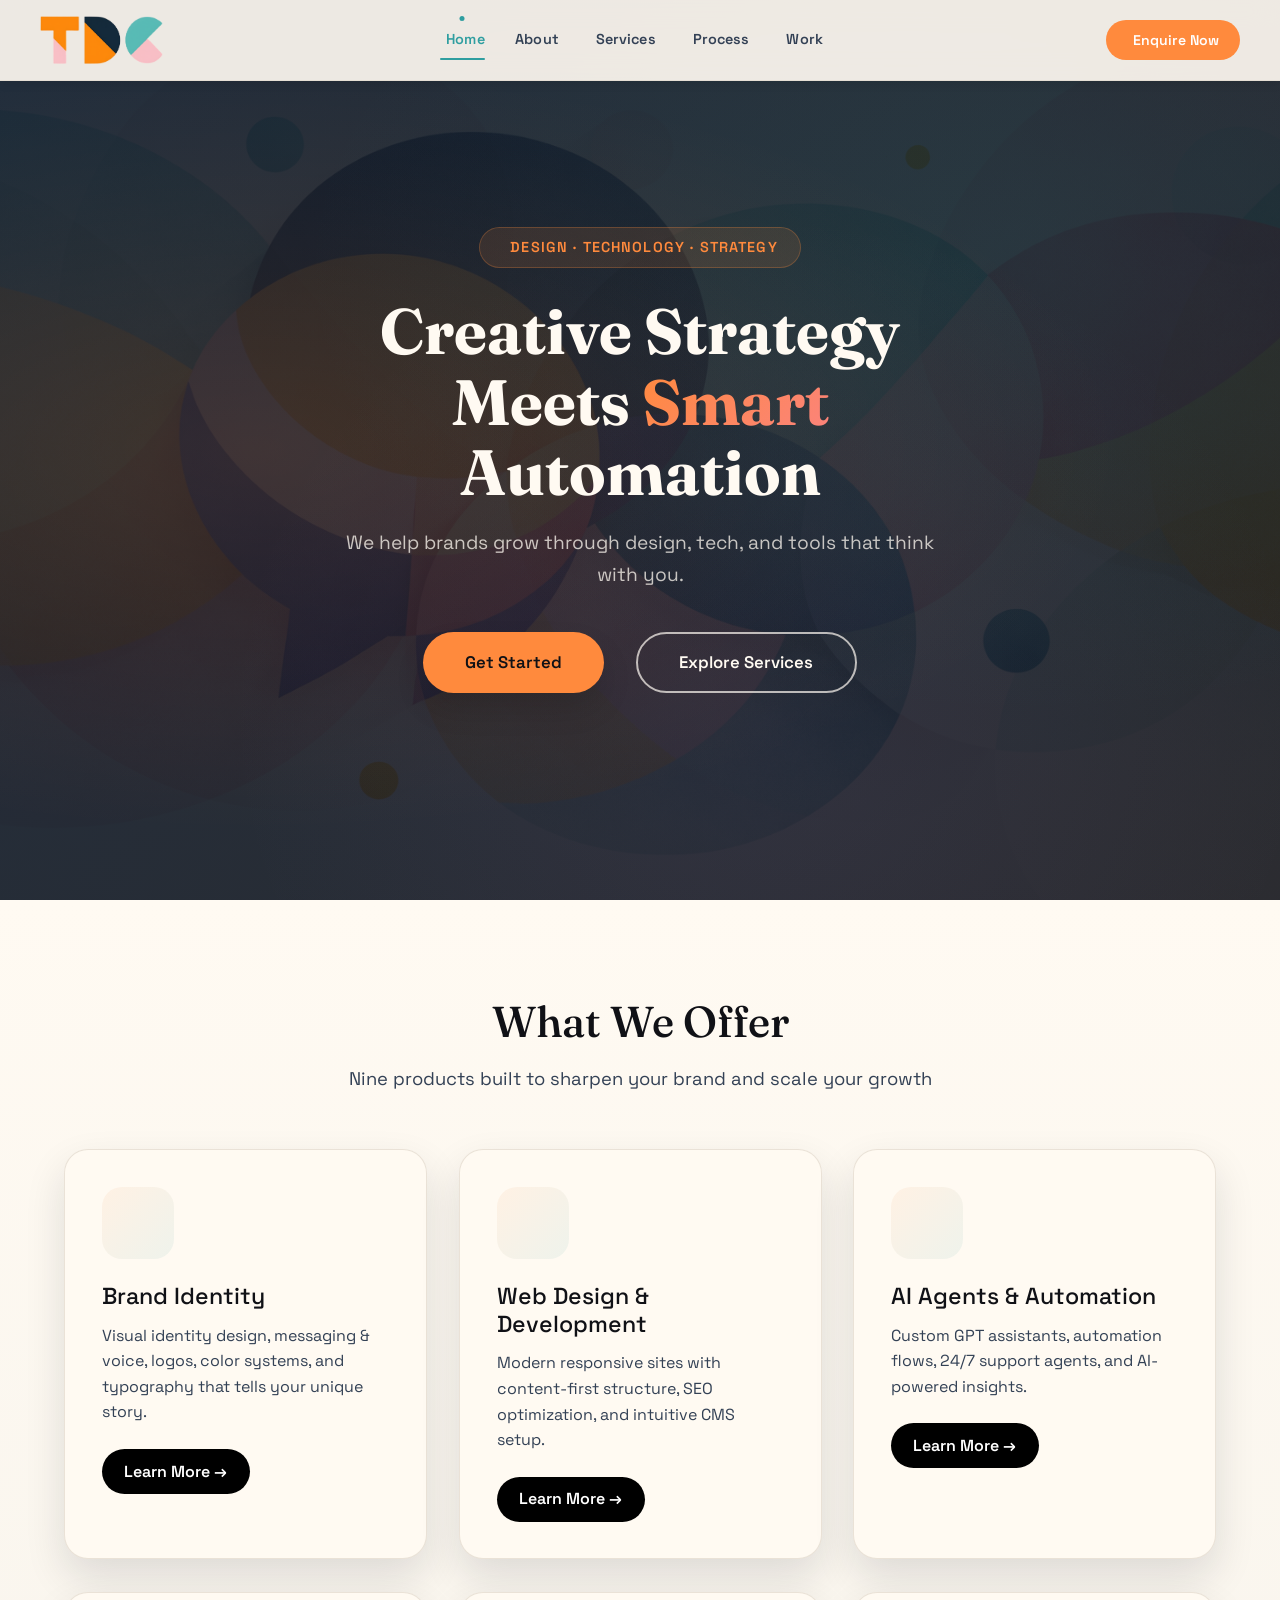
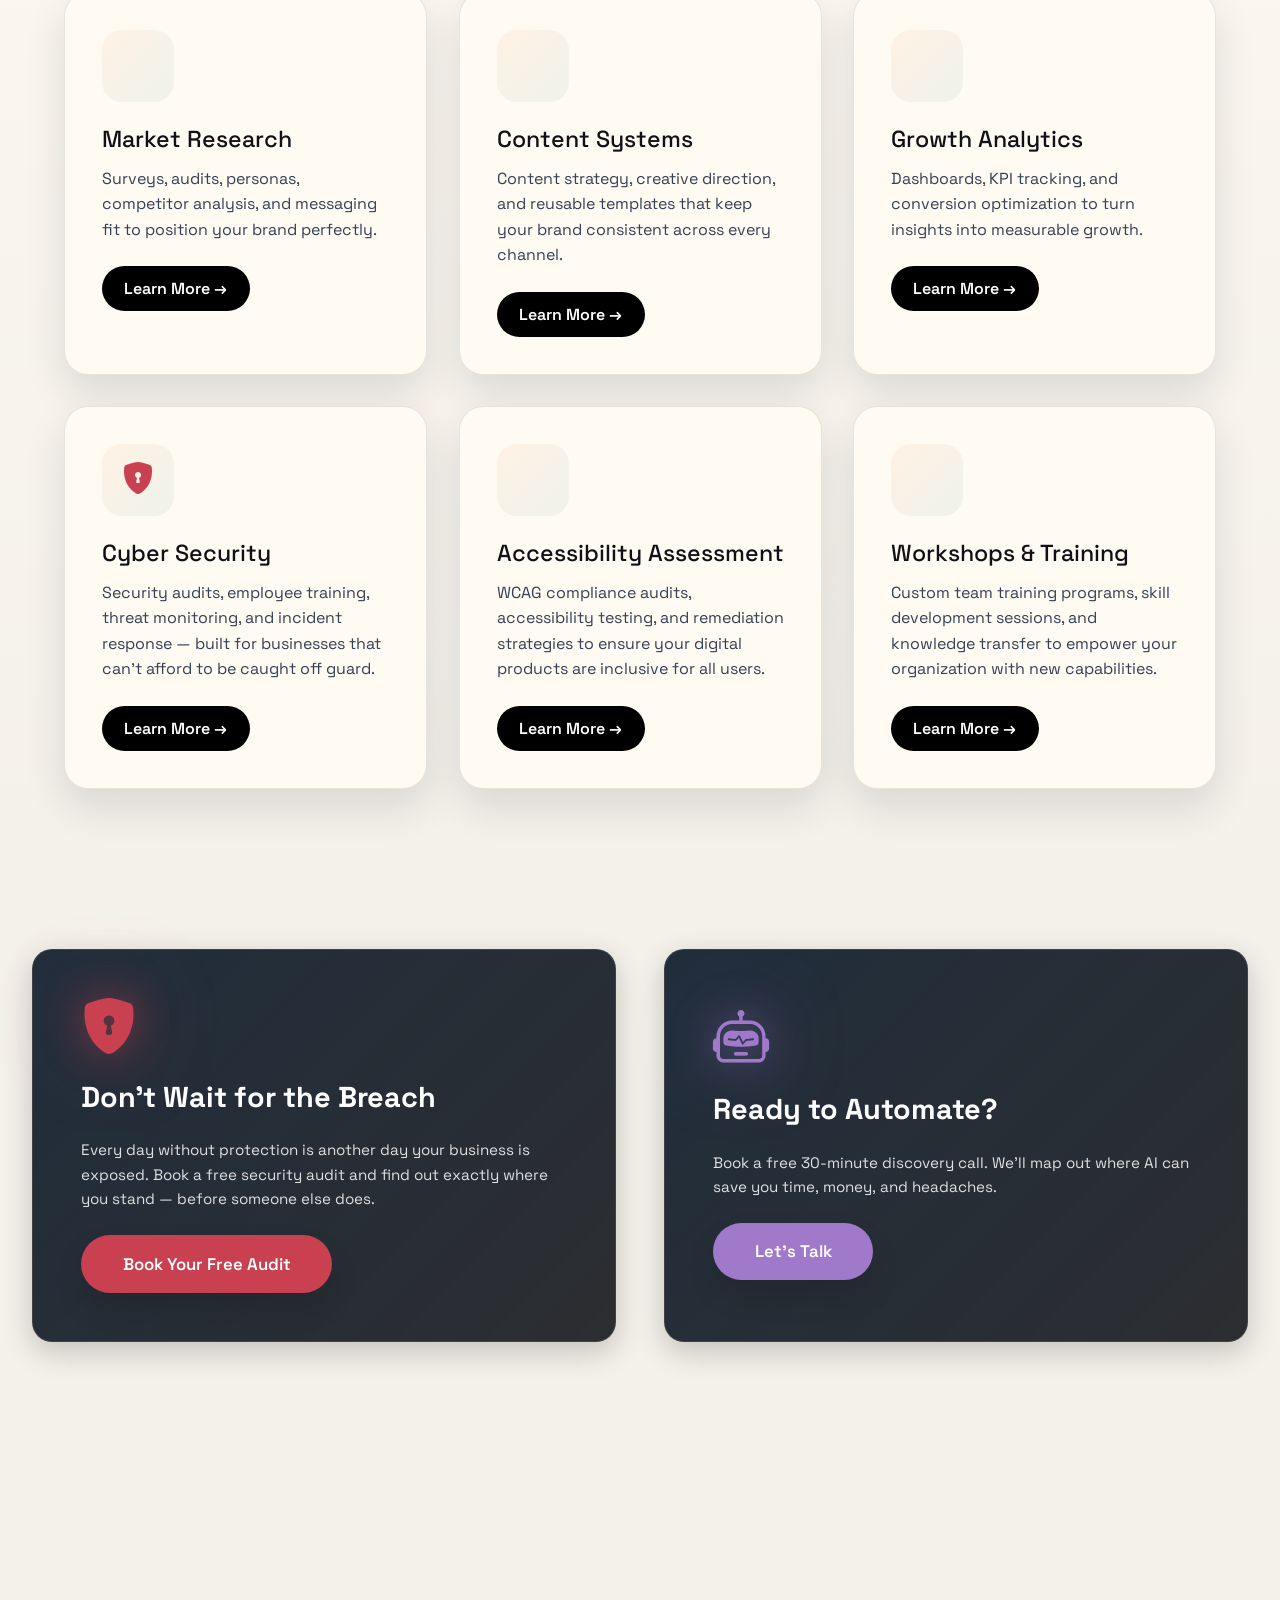
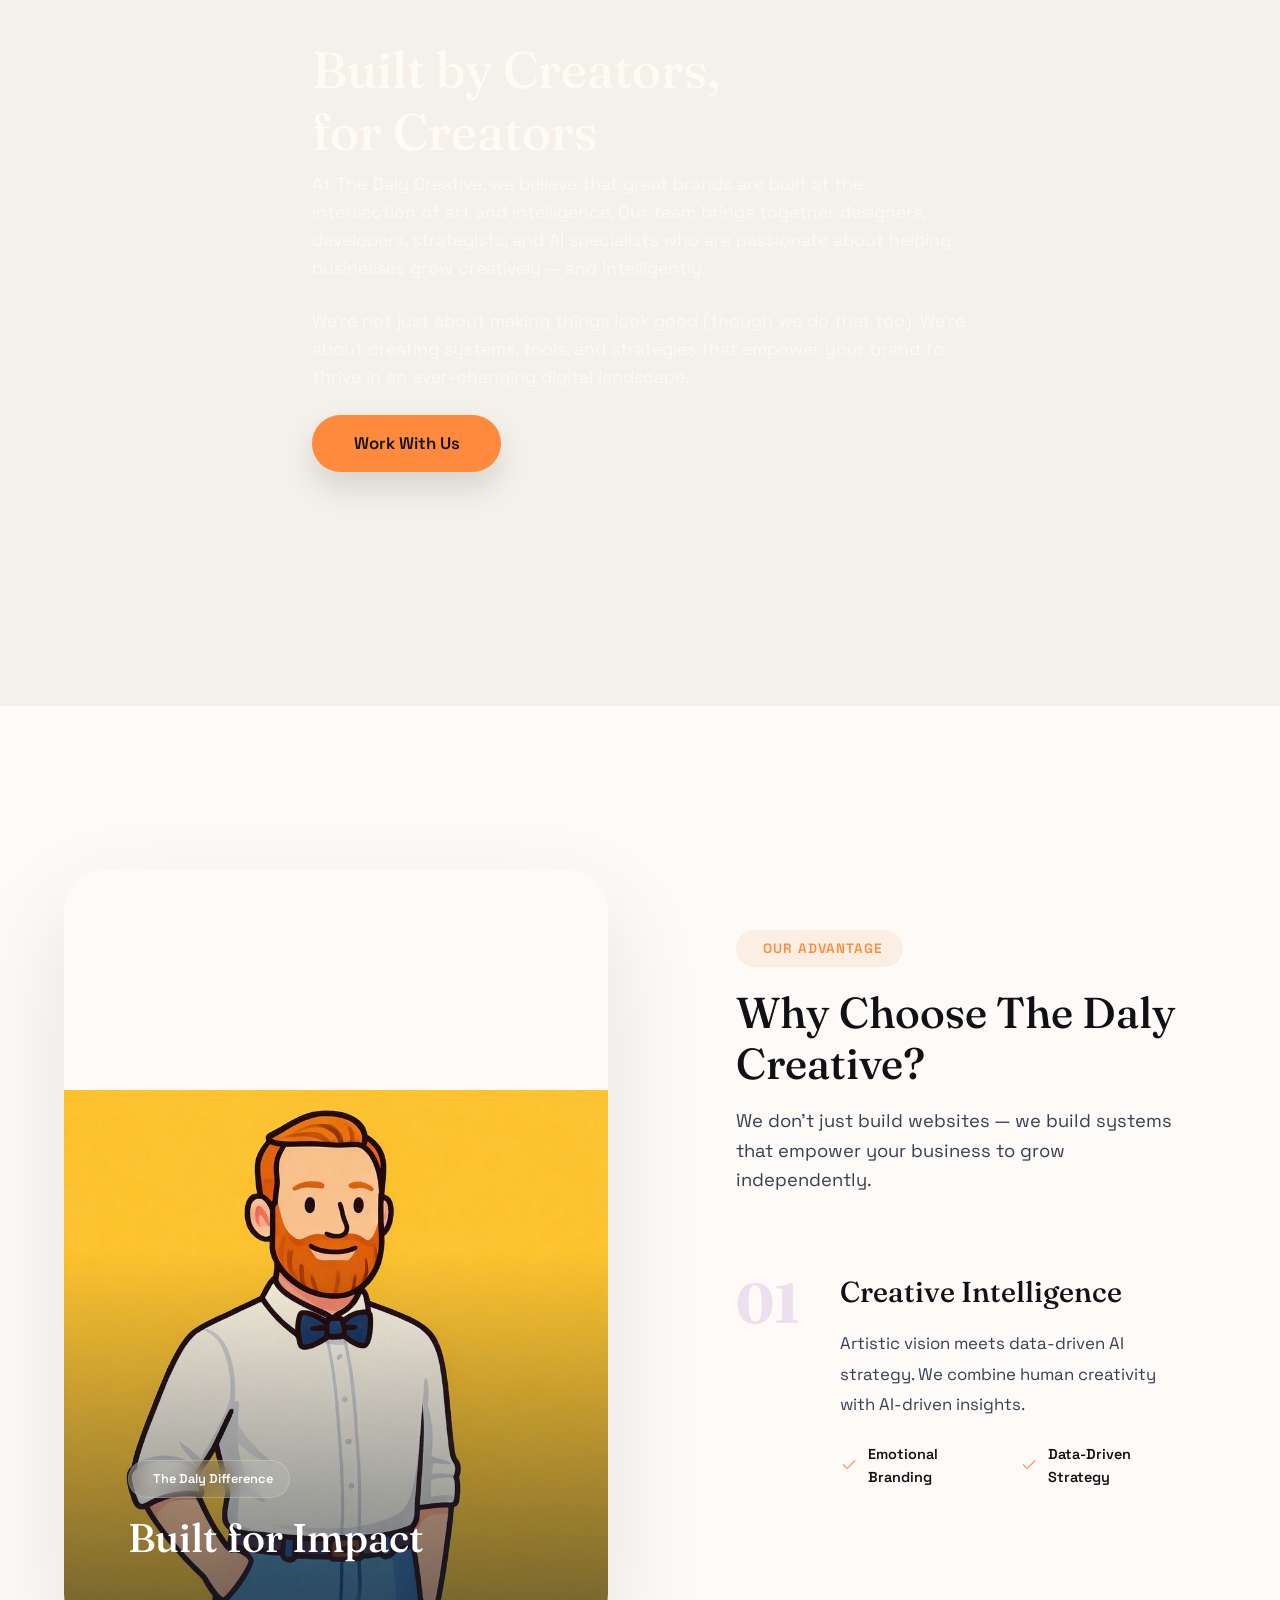
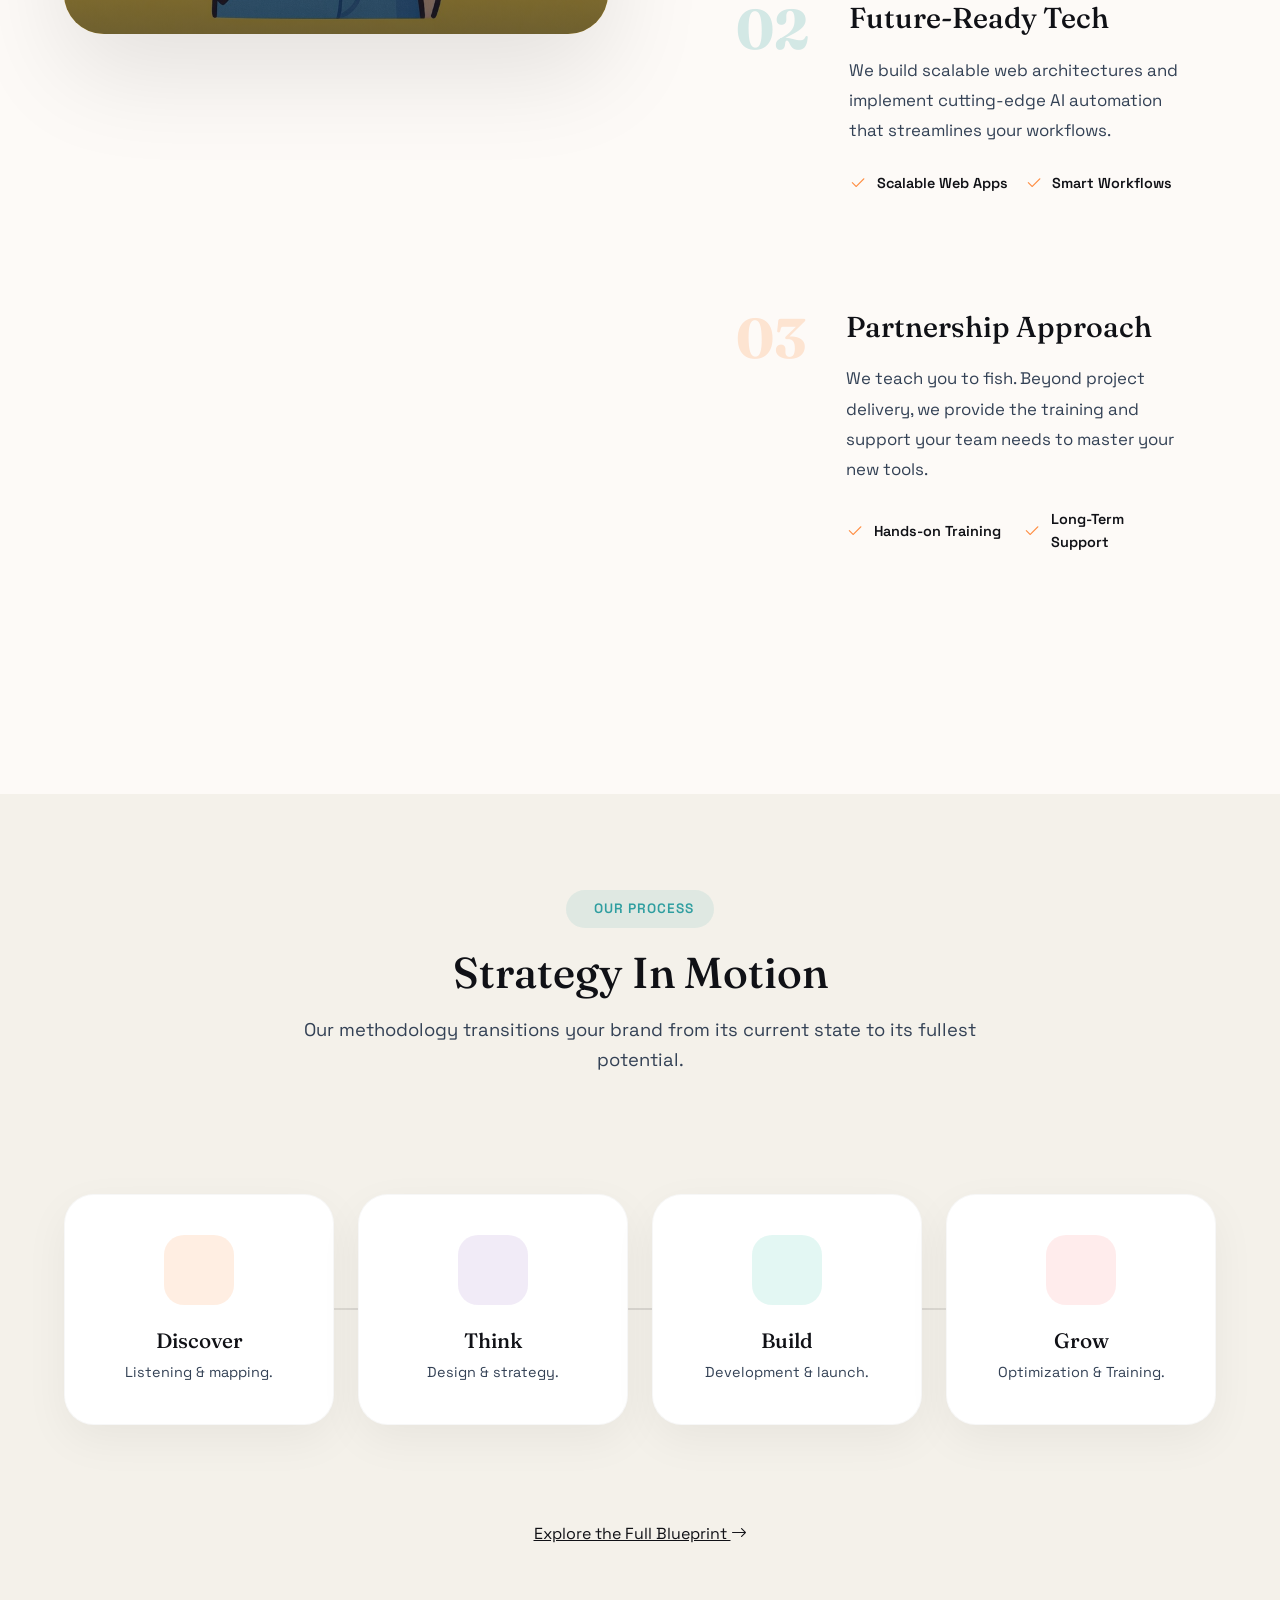
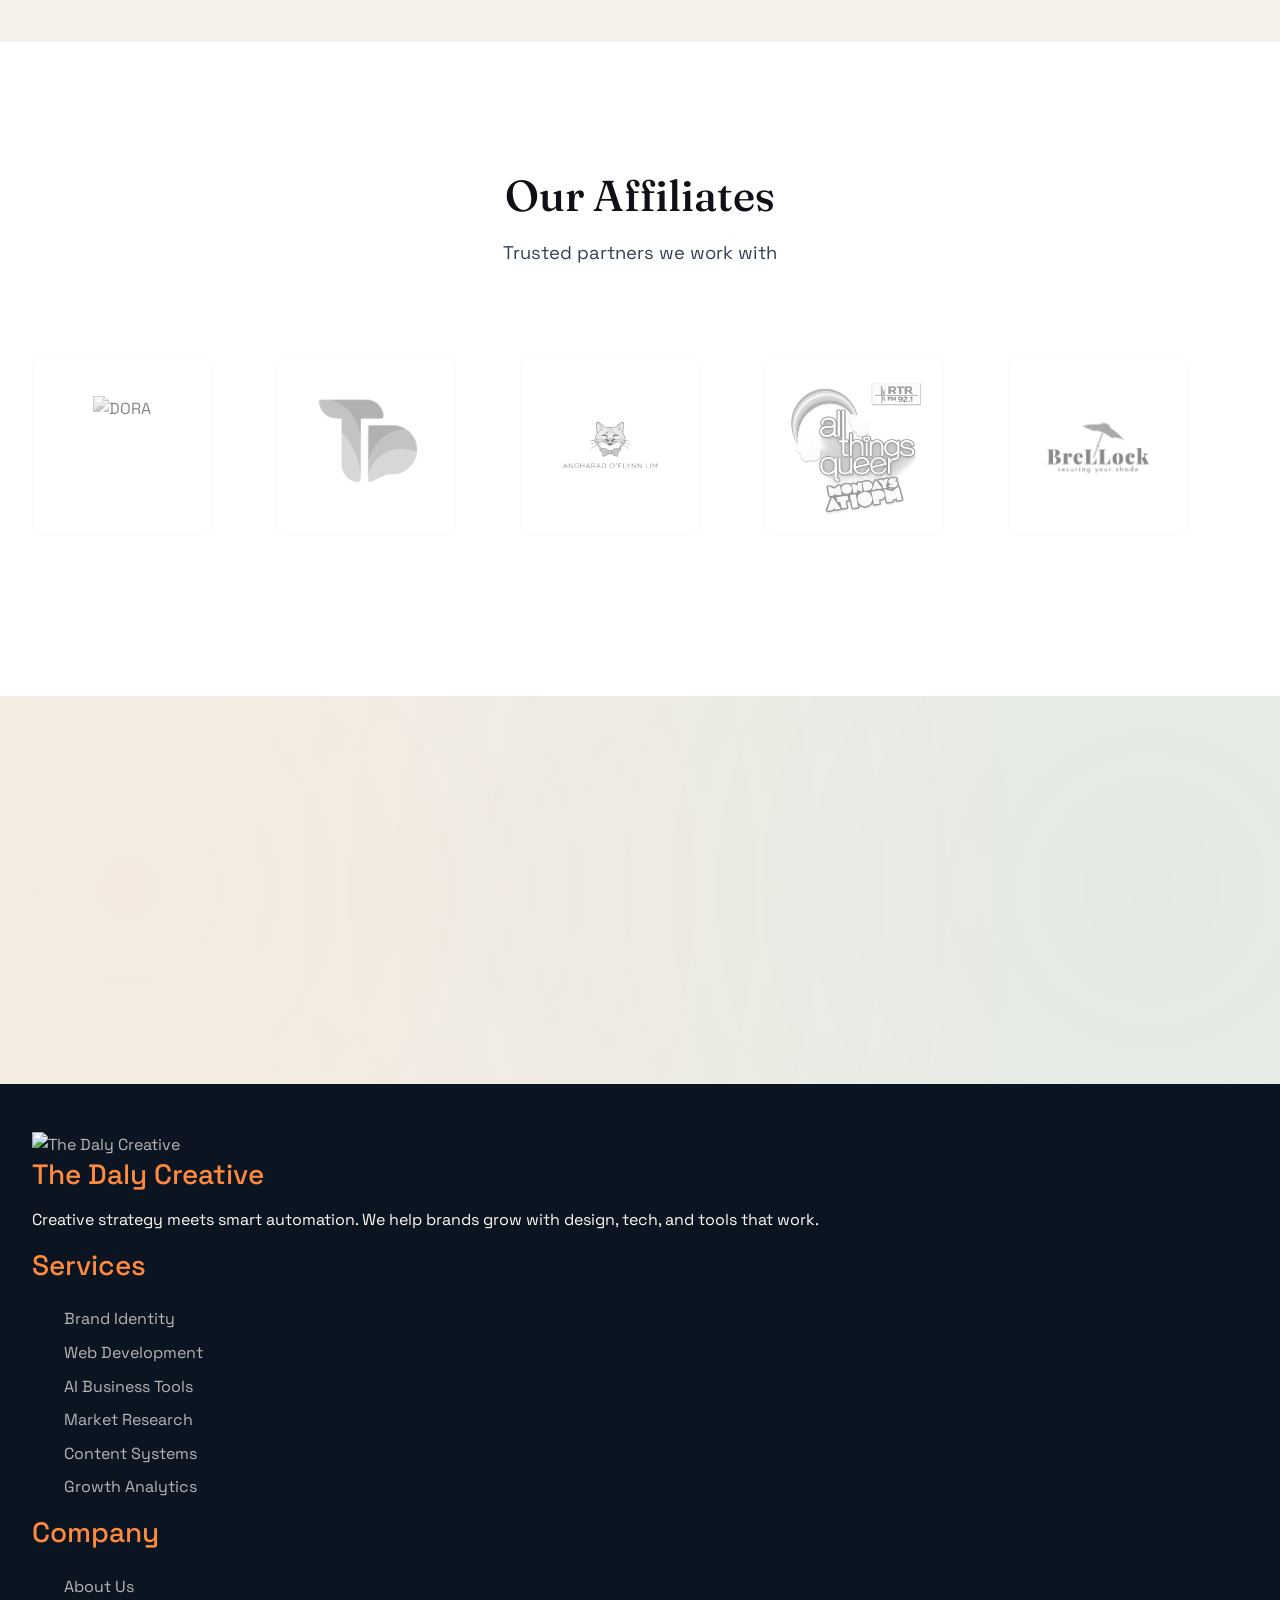
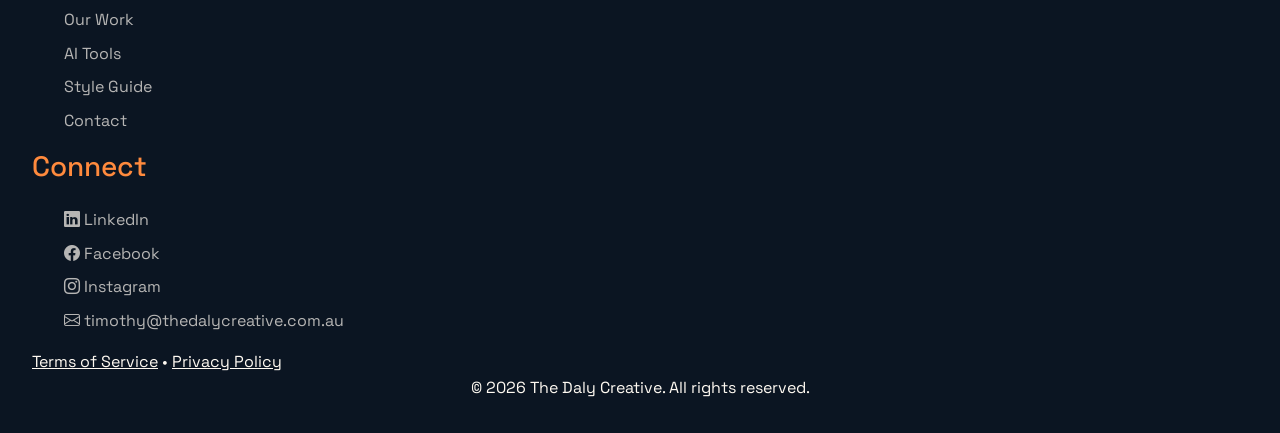
==== commit 7558118b: "Comprehensive UI/UX overhaul: fixed mobile margins, upgraded carousels to marquees, implemented port" ====
--- a/index.html
+++ b/index.html
@@ -587,6 +587,41 @@
 			gap: 0;
 		}
 
+		@media (max-width: 900px) {
+			.home-why-grid {
+				grid-template-columns: 1fr;
+			}
+
+			.home-why-visual {
+				height: 60vh;
+				position: relative;
+				top: 0;
+				padding: 1rem;
+			}
+
+			.home-photo-frame {
+				height: 100%;
+				border-radius: 24px;
+			}
+
+			.home-why-content {
+				padding: 4rem 1rem;
+			}
+
+			.container--right {
+				padding: 0 1.5rem;
+				max-width: 100%;
+			}
+
+			.section-header--left {
+				margin-bottom: 3rem;
+			}
+
+			.why-scrolling-items {
+				gap: 4rem;
+			}
+		}
+
 		.home-why-visual {
 			position: sticky;
 			top: 0;
@@ -599,7 +634,7 @@
 
 		.home-photo-frame {
 			width: 100%;
-			height: 90vh;
+			height: 85vh;
 			position: relative;
 			border-radius: 40px;
 			overflow: hidden;
@@ -609,8 +644,8 @@
 		.home-photo-frame img {
 			width: 100%;
 			height: 100%;
-			object-fit: cover;
-			object-position: center;
+			object-fit: contain;
+			object-position: bottom center;
 		}
 
 		.visual-overlay {
@@ -619,12 +654,7 @@
 			background: linear-gradient(180deg, rgba(15, 29, 45, 0) 50%, rgba(15, 29, 45, 0.6) 100%);
 		}
 
-		.home-photo-frame img {
-			width: 100%;
-			height: 100%;
-			object-fit: cover;
-			object-position: top center;
-		}
+
 
 		.visual-overlay {
 			position: absolute;
@@ -664,9 +694,9 @@
 		}
 
 		.container--right {
-			padding-left: 5rem;
-			padding-right: 3rem;
-			max-width: 700px;
+			padding-left: 6rem;
+			padding-right: 4rem;
+			max-width: 800px;
 		}
 
 		.section-header--left {
@@ -814,6 +844,91 @@
 				grid-template-columns: 1fr;
 			}
 		}
+
+		/* Impressive Affiliates Marquee */
+		.affiliates-section {
+			background: #ffffff;
+			padding: 8rem 0;
+			overflow: hidden;
+		}
+
+		.marquee-wrapper {
+			position: relative;
+			display: flex;
+			overflow: hidden;
+			user-select: none;
+			gap: 4rem;
+			padding: 2rem 0;
+		}
+
+		.marquee-content {
+			flex-shrink: 0;
+			display: flex;
+			justify-content: space-around;
+			min-width: 100%;
+			gap: 4rem;
+			animation: scroll 40s linear infinite;
+		}
+
+		.marquee-wrapper:hover .marquee-content {
+			animation-play-state: paused;
+		}
+
+		.affiliate-tile {
+			width: 180px;
+			height: 100px;
+			display: flex;
+			align-items: center;
+			justify-content: center;
+			transition: all 0.4s cubic-bezier(0.34, 1.56, 0.64, 1);
+			filter: grayscale(1) opacity(0.5);
+		}
+
+		.affiliate-tile:hover {
+			filter: grayscale(0) opacity(1);
+			transform: scale(1.15) rotate(2deg);
+		}
+
+		.affiliate-logo {
+			max-width: 100%;
+			max-height: 100%;
+			object-fit: contain;
+		}
+
+		@keyframes scroll {
+			from {
+				transform: translateX(0);
+			}
+
+			to {
+				transform: translateX(calc(-100% - 4rem));
+			}
+		}
+
+		@media (max-width: 768px) {
+			.affiliates-section {
+				padding: 4rem 0;
+			}
+
+			.affiliate-tile {
+				width: 120px;
+				height: 70px;
+			}
+
+			.marquee-content {
+				gap: 2rem;
+			}
+
+			@keyframes scroll {
+				from {
+					transform: translateX(0);
+				}
+
+				to {
+					transform: translateX(calc(-100% - 2rem));
+				}
+			}
+		}
 	</style>
 
 	<!-- ===== OUR AFFILIATES SECTION ===== -->
@@ -825,110 +940,61 @@
 				<p>Trusted partners we work with</p>
 			</div>
 
-			<!--Affiliates Logo Carousel-->
-			<div class="affiliates-carousel" data-autoplay="true">
-				<!--Carousel Control: Previous-->
-				<button class="carousel-btn prev" style="display: none;" type="button" aria-label="Previous affiliates">
-					<i class="bi bi-chevron-left"></i>
-				</button>
-
-				<div class="carousel-viewport">
-					<div class="carousel-track">
-						<!--Affiliate Logo 1-->
-						<div class="affiliate-tile">
-							<img src="images/affilliates/DORA-logo-virtical circle.png" alt="Affiliate Logo 1"
-								class="affiliate-logo">
-						</div>
-						<!--Affiliate Logo 2-->
-						<div class="affiliate-tile">
-							<img src="images/affilliates/and-logo.png" alt="Affiliate Logo 2" class="affiliate-logo">
-						</div>
-						<!--Affiliate Logo 3-->
-						<div class="affiliate-tile">
-							<img src="images/affilliates/angharadoflynnlim-logo.png" alt="Affiliate Logo 3"
-								class="affiliate-logo">
-						</div>
-						<!--Affiliate Logo 4-->
-						<div class="affiliate-tile">
-							<img src="images/affilliates/atq-logo.png" alt="Affiliate Logo 4" class="affiliate-logo">
-						</div>
-						<!--Affiliate Logo 5-->
-						<div class="affiliate-tile">
-							<img src="images/affilliates/brellock-logo.png" alt="Affiliate Logo 5"
-								class="affiliate-logo">
-						</div>
-						<!--Affiliate Logo 6-->
-						<div class="affiliate-tile">
-							<img src="images/affilliates/drumplings-logo.png" alt="Affiliate Logo 6"
-								class="affiliate-logo">
-						</div>
-						<!--Affiliate Logo 7-->
-						<div class="affiliate-tile">
-							<img src="images/affilliates/drumps-logo.png" alt="Affiliate Logo 7" class="affiliate-logo">
-						</div>
-						<!--Affiliate Logo 8-->
-						<div class="affiliate-tile">
-							<img src="images/affilliates/mwm-logo.png" alt="Affiliate Logo 8" class="affiliate-logo">
-						</div>
-						<!--Affiliate Logo 9-->
-						<div class="affiliate-tile">
-							<img src="images/affilliates/preservation logo.png" alt="Affiliate Logo 9"
-								class="affiliate-logo">
-						</div>
-						<!--Affiliate Logo 10-->
-						<div class="affiliate-tile">
-							<img src="images/affilliates/projecta-logo.png" alt="Affiliate Logo 10"
-								class="affiliate-logo">
-						</div>
-						<!--Affiliate Logo 11-->
-						<div class="affiliate-tile">
-							<img src="images/affilliates/supremecourtofwa-logo.PNG" alt="Affiliate Logo 11"
-								class="affiliate-logo">
-						</div>
-						<!--Affiliate Logo 12-->
-						<div class="affiliate-tile">
-							<img src="images/affilliates/tassiedevils-logo.png" alt="Affiliate Logo 12"
-								class="affiliate-logo">
-						</div>
-						<!--Affiliate Logo 13-->
-						<div class="affiliate-tile">
-							<img src="images/affilliates/td-logo.png" alt="Affiliate Logo 13" class="affiliate-logo">
-						</div>
-						<!--Affiliate Logo 14-->
-						<div class="affiliate-tile">
-							<img src="images/affilliates/thegoodroot-logo.png" alt="Affiliate Logo 14"
-								class="affiliate-logo">
-						</div>
-						<!--Affiliate Logo 15-->
-						<div class="affiliate-tile">
-							<img src="images/affilliates/threesisters-logo.png" alt="Affiliate Logo 15"
-								class="affiliate-logo">
-						</div>
-						<!--Affiliate Logo 16-->
-						<div class="affiliate-tile">
-							<img src="images/affilliates/truenothwitch-logo.png" alt="Affiliate Logo 16"
-								class="affiliate-logo">
-						</div>
-						<!--Affiliate Logo 17-->
-						<div class="affiliate-tile">
-							<img src="images/affilliates/upstitchcreek-logo.png" alt="Affiliate Logo 17"
-								class="affiliate-logo">
-						</div>
-						<!--Affiliate Logo 18-->
-						<div class="affiliate-tile">
-							<img src="images/affilliates/wcepros-logo.png" alt="Affiliate Logo 18"
-								class="affiliate-logo">
-						</div>
-						<!--Affiliate Logo 19-->
-						<div class="affiliate-tile">
-							<img src="images/affilliates/whd-logo.png" alt="Affiliate Logo 19" class="affiliate-logo">
-						</div>
-					</div>
-				</div>
-				<!--Carousel Control: Next-->
-				<button class="carousel-btn next" style="display: none;" type="button" aria-label="Next affiliates">
-					<i class="bi bi-chevron-right"></i>
-				</button>
+			<div class="marquee-wrapper">
+				<div class="marquee-content">
+					<!-- Duplicate content for seamless loop -->
+					<div class="affiliate-tile"><img src="images/affilliates/DORA-logo-virtical circle.png" alt="DORA"
+							class="affiliate-logo"></div>
+					<div class="affiliate-tile"><img src="images/affilliates/and-logo.png" alt="AND"
+							class="affiliate-logo"></div>
+					<div class="affiliate-tile"><img src="images/affilliates/angharadoflynnlim-logo.png"
+							alt="Angharad Flynn" class="affiliate-logo"></div>
+					<div class="affiliate-tile"><img src="images/affilliates/atq-logo.png" alt="ATQ"
+							class="affiliate-logo"></div>
+					<div class="affiliate-tile"><img src="images/affilliates/brellock-logo.png" alt="Brellock"
+							class="affiliate-logo"></div>
+					<div class="affiliate-tile"><img src="images/affilliates/drumplings-logo.png" alt="Drumplings"
+							class="affiliate-logo"></div>
+					<div class="affiliate-tile"><img src="images/affilliates/drumps-logo.png" alt="Drumps"
+							class="affiliate-logo"></div>
+					<div class="affiliate-tile"><img src="images/affilliates/mwm-logo.png" alt="MWM"
+							class="affiliate-logo"></div>
+					<div class="affiliate-tile"><img src="images/affilliates/preservation logo.png" alt="Preservation"
+							class="affiliate-logo"></div>
+					<div class="affiliate-tile"><img src="images/affilliates/projecta-logo.png" alt="ProjectA"
+							class="affiliate-logo"></div>
+					<div class="affiliate-tile"><img src="images/affilliates/supremecourtofwa-logo.PNG"
+							alt="Supreme Court" class="affiliate-logo"></div>
+					<div class="affiliate-tile"><img src="images/affilliates/tassiedevils-logo.png" alt="Tassie Devils"
+							class="affiliate-logo"></div>
+				</div>
+				<div class="marquee-content" aria-hidden="true">
+					<!-- Hidden duplicate -->
+					<div class="affiliate-tile"><img src="images/affilliates/DORA-logo-virtical circle.png" alt="DORA"
+							class="affiliate-logo"></div>
+					<div class="affiliate-tile"><img src="images/affilliates/and-logo.png" alt="AND"
+							class="affiliate-logo"></div>
+					<div class="affiliate-tile"><img src="images/affilliates/angharadoflynnlim-logo.png"
+							alt="Angharad Flynn" class="affiliate-logo"></div>
+					<div class="affiliate-tile"><img src="images/affilliates/atq-logo.png" alt="ATQ"
+							class="affiliate-logo"></div>
+					<div class="affiliate-tile"><img src="images/affilliates/brellock-logo.png" alt="Brellock"
+							class="affiliate-logo"></div>
+					<div class="affiliate-tile"><img src="images/affilliates/drumplings-logo.png" alt="Drumplings"
+							class="affiliate-logo"></div>
+					<div class="affiliate-tile"><img src="images/affilliates/drumps-logo.png" alt="Drumps"
+							class="affiliate-logo"></div>
+					<div class="affiliate-tile"><img src="images/affilliates/mwm-logo.png" alt="MWM"
+							class="affiliate-logo"></div>
+					<div class="affiliate-tile"><img src="images/affilliates/preservation logo.png" alt="Preservation"
+							class="affiliate-logo"></div>
+					<div class="affiliate-tile"><img src="images/affilliates/projecta-logo.png" alt="ProjectA"
+							class="affiliate-logo"></div>
+					<div class="affiliate-tile"><img src="images/affilliates/supremecourtofwa-logo.PNG"
+							alt="Supreme Court" class="affiliate-logo"></div>
+					<div class="affiliate-tile"><img src="images/affilliates/tassiedevils-logo.png" alt="Tassie Devils"
+							class="affiliate-logo"></div>
+				</div>
 			</div>
 			<!--End Affiliates Carousel-->
 		</div>
@@ -983,126 +1049,7 @@
 			}
 		});
 
-		const carousel = document.querySelector(".testimonial-carousel");
-		if (carousel) {
-			const viewport = carousel.querySelector(".carousel-viewport");
-			const track = carousel.querySelector(".carousel-track");
-			const tiles = carousel.querySelectorAll(".testimonial-tile");
-			const prevButton = carousel.querySelector(".carousel-btn.prev");
-			const nextButton = carousel.querySelector(".carousel-btn.next");
-			const autoplay = carousel.dataset.autoplay === "true";
-			let autoplayId = null;
-			let originalWidth = 0;
-			let hasCloned = false;
-
-			const getGap = () => {
-				if (!track) {
-					return 0;
-				}
-				const styles = window.getComputedStyle(track);
-				const gap = parseFloat(styles.columnGap || styles.gap || "0");
-				return Number.isNaN(gap) ? 0 : gap;
-			};
-
-			const getTilesPerView = () => {
-				if (!viewport || tiles.length === 0) {
-					return 1;
-				}
-				const tileWidth = tiles[0].offsetWidth || 1;
-				return Math.max(1, Math.round(viewport.clientWidth / tileWidth));
-			};
-
-			const updateOriginalWidth = () => {
-				if (!track) {
-					return;
-				}
-				originalWidth = track.scrollWidth / 2;
-			};
-
-			const setupInfiniteLoop = () => {
-				if (!track || hasCloned) {
-					return;
-				}
-				tiles.forEach((tile) => {
-					track.appendChild(tile.cloneNode(true));
-				});
-				hasCloned = true;
-				window.requestAnimationFrame(updateOriginalWidth);
-			};
-
-			const scrollByTiles = (direction = 1) => {
-				if (!viewport || tiles.length === 0) {
-					return;
-				}
-				const gap = getGap();
-				const tileWidth = tiles[0].offsetWidth || 0;
-				const perView = getTilesPerView();
-				const step = (tileWidth + gap) * perView * direction;
-				if (originalWidth) {
-					if (direction < 0 && viewport.scrollLeft <= 1) {
-						viewport.scrollLeft += originalWidth;
-					}
-					if (direction > 0 && viewport.scrollLeft >= originalWidth - 1) {
-						viewport.scrollLeft -= originalWidth;
-					}
-				}
-				viewport.scrollBy({ left: step, behavior: "smooth" });
-			};
-
-			const stopAutoplay = () => {
-				if (autoplayId) {
-					window.clearInterval(autoplayId);
-					autoplayId = null;
-				}
-			};
-
-			const startAutoplay = () => {
-				if (!autoplay || autoplayId) {
-					return;
-				}
-				autoplayId = window.setInterval(() => {
-					scrollByTiles(1);
-				}, 7500);
-			};
-
-			setupInfiniteLoop();
-			window.addEventListener("resize", updateOriginalWidth);
-
-			if (viewport) {
-				viewport.addEventListener("scroll", () => {
-					if (!originalWidth) {
-						return;
-					}
-					if (viewport.scrollLeft >= originalWidth) {
-						viewport.scrollLeft -= originalWidth;
-					} else if (viewport.scrollLeft < 0) {
-						viewport.scrollLeft += originalWidth;
-					}
-				});
-			}
-
-			if (prevButton) {
-				prevButton.addEventListener("click", () => {
-					scrollByTiles(-1);
-					stopAutoplay();
-					startAutoplay();
-				});
-			}
-
-			if (nextButton) {
-				nextButton.addEventListener("click", () => {
-					scrollByTiles(1);
-					stopAutoplay();
-					startAutoplay();
-				});
-			}
-
-			viewport.addEventListener("mouseenter", stopAutoplay);
-			viewport.addEventListener("mouseleave", startAutoplay);
-			viewport.addEventListener("focusin", stopAutoplay);
-			viewport.addEventListener("focusout", startAutoplay);
-			startAutoplay();
-		}
+
 	</script>
 
 	<!-- AOS Init -->
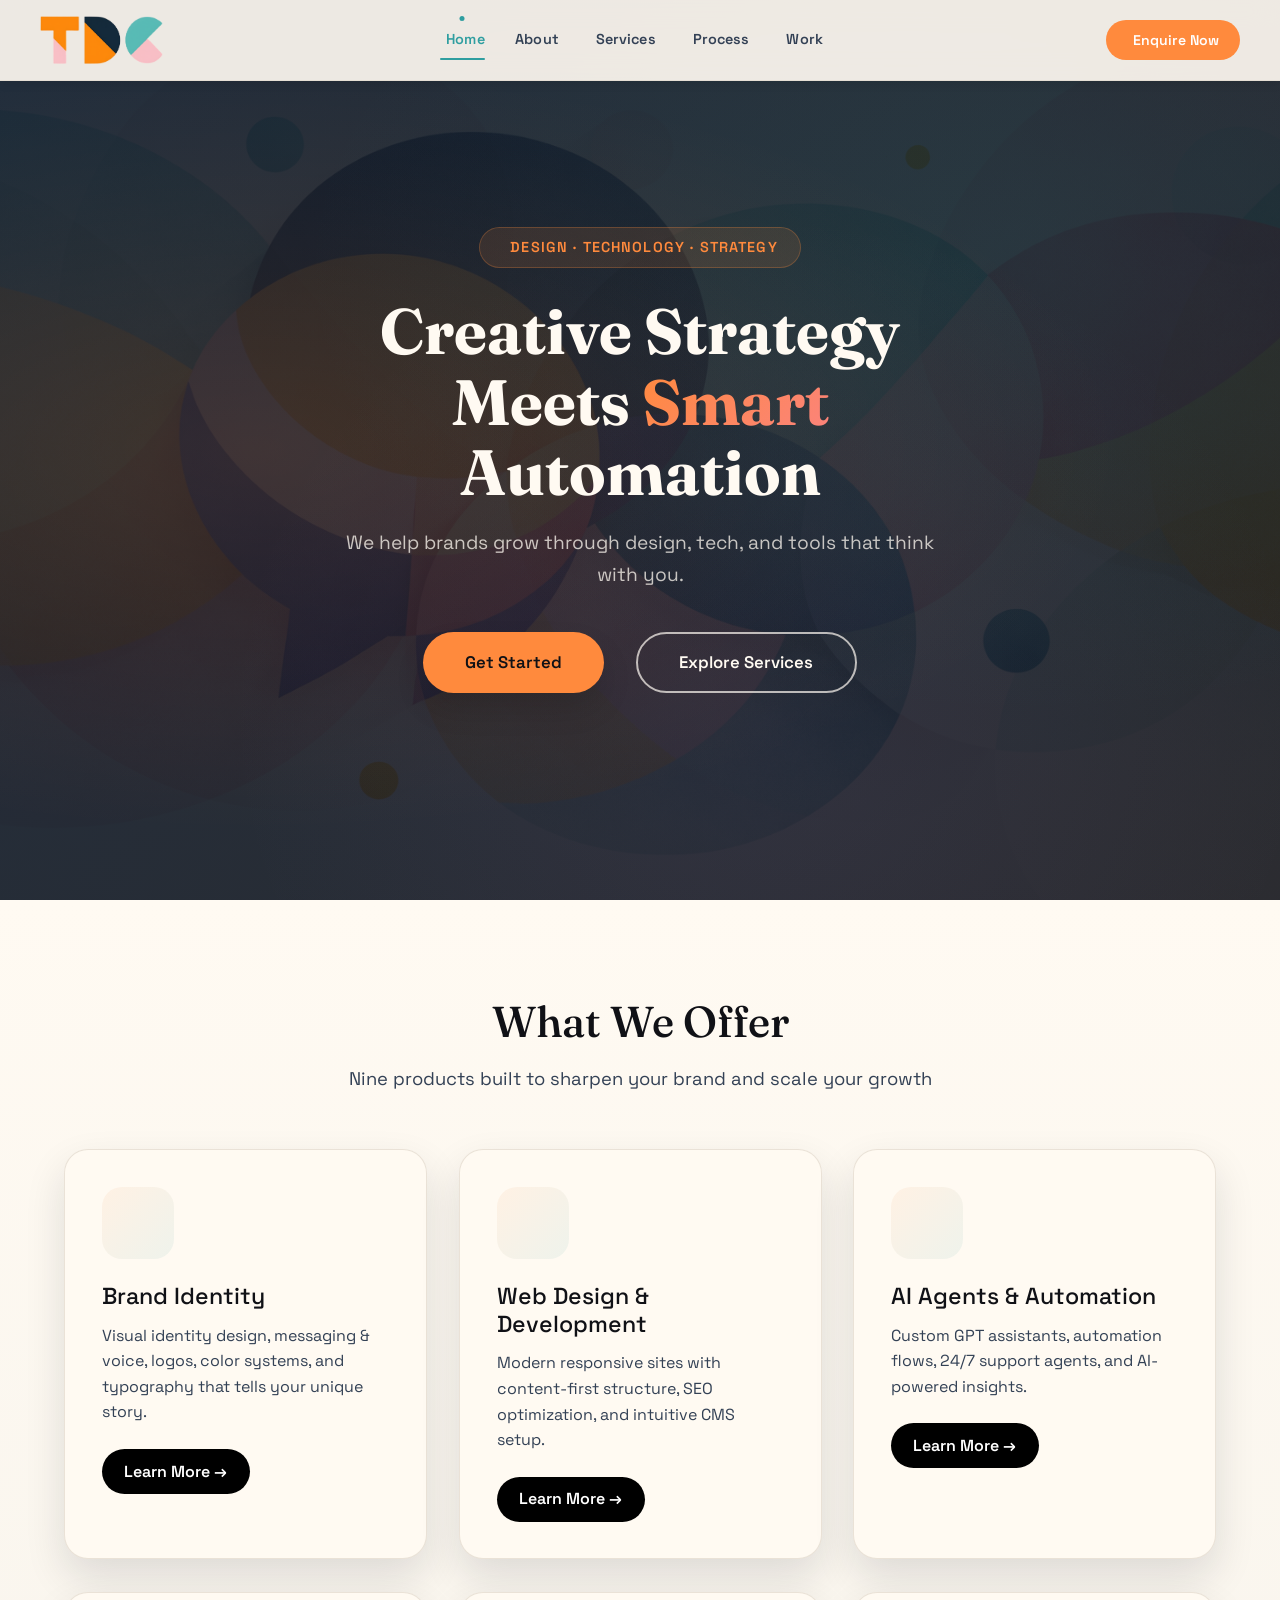
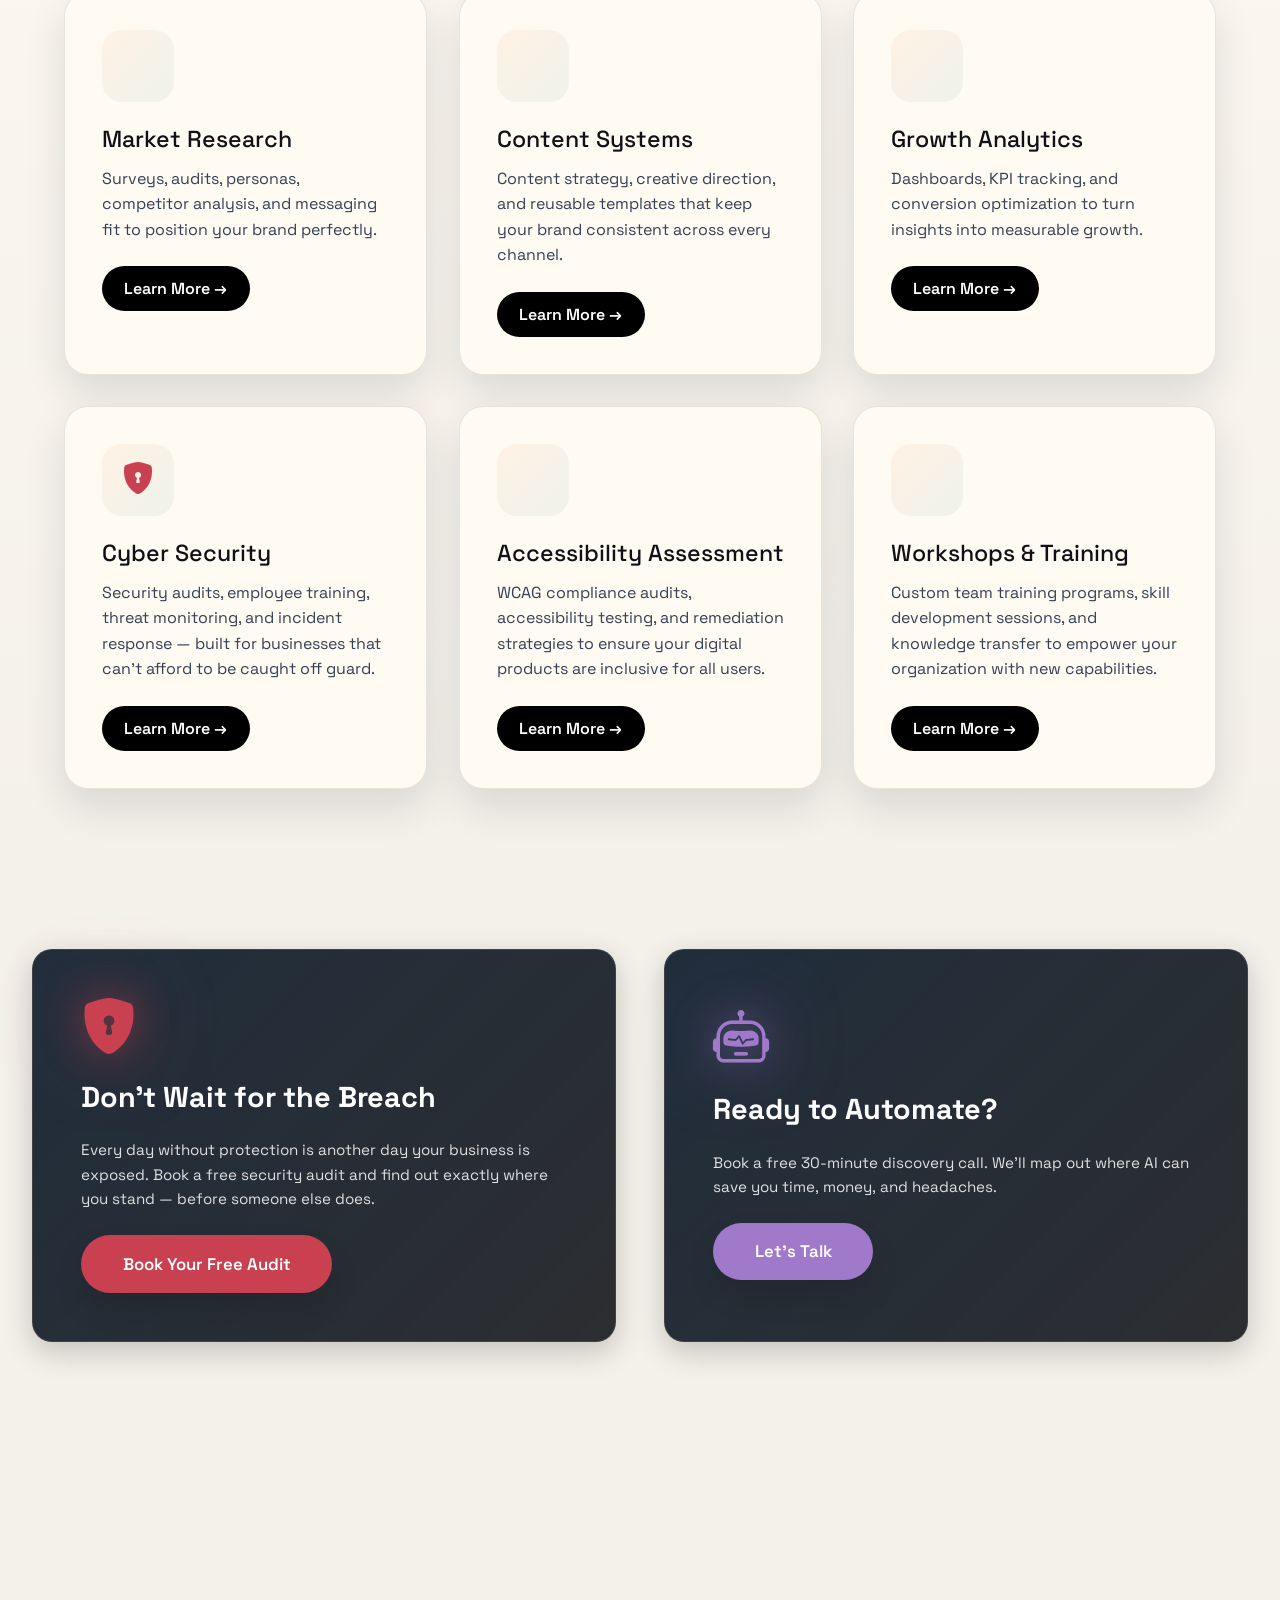
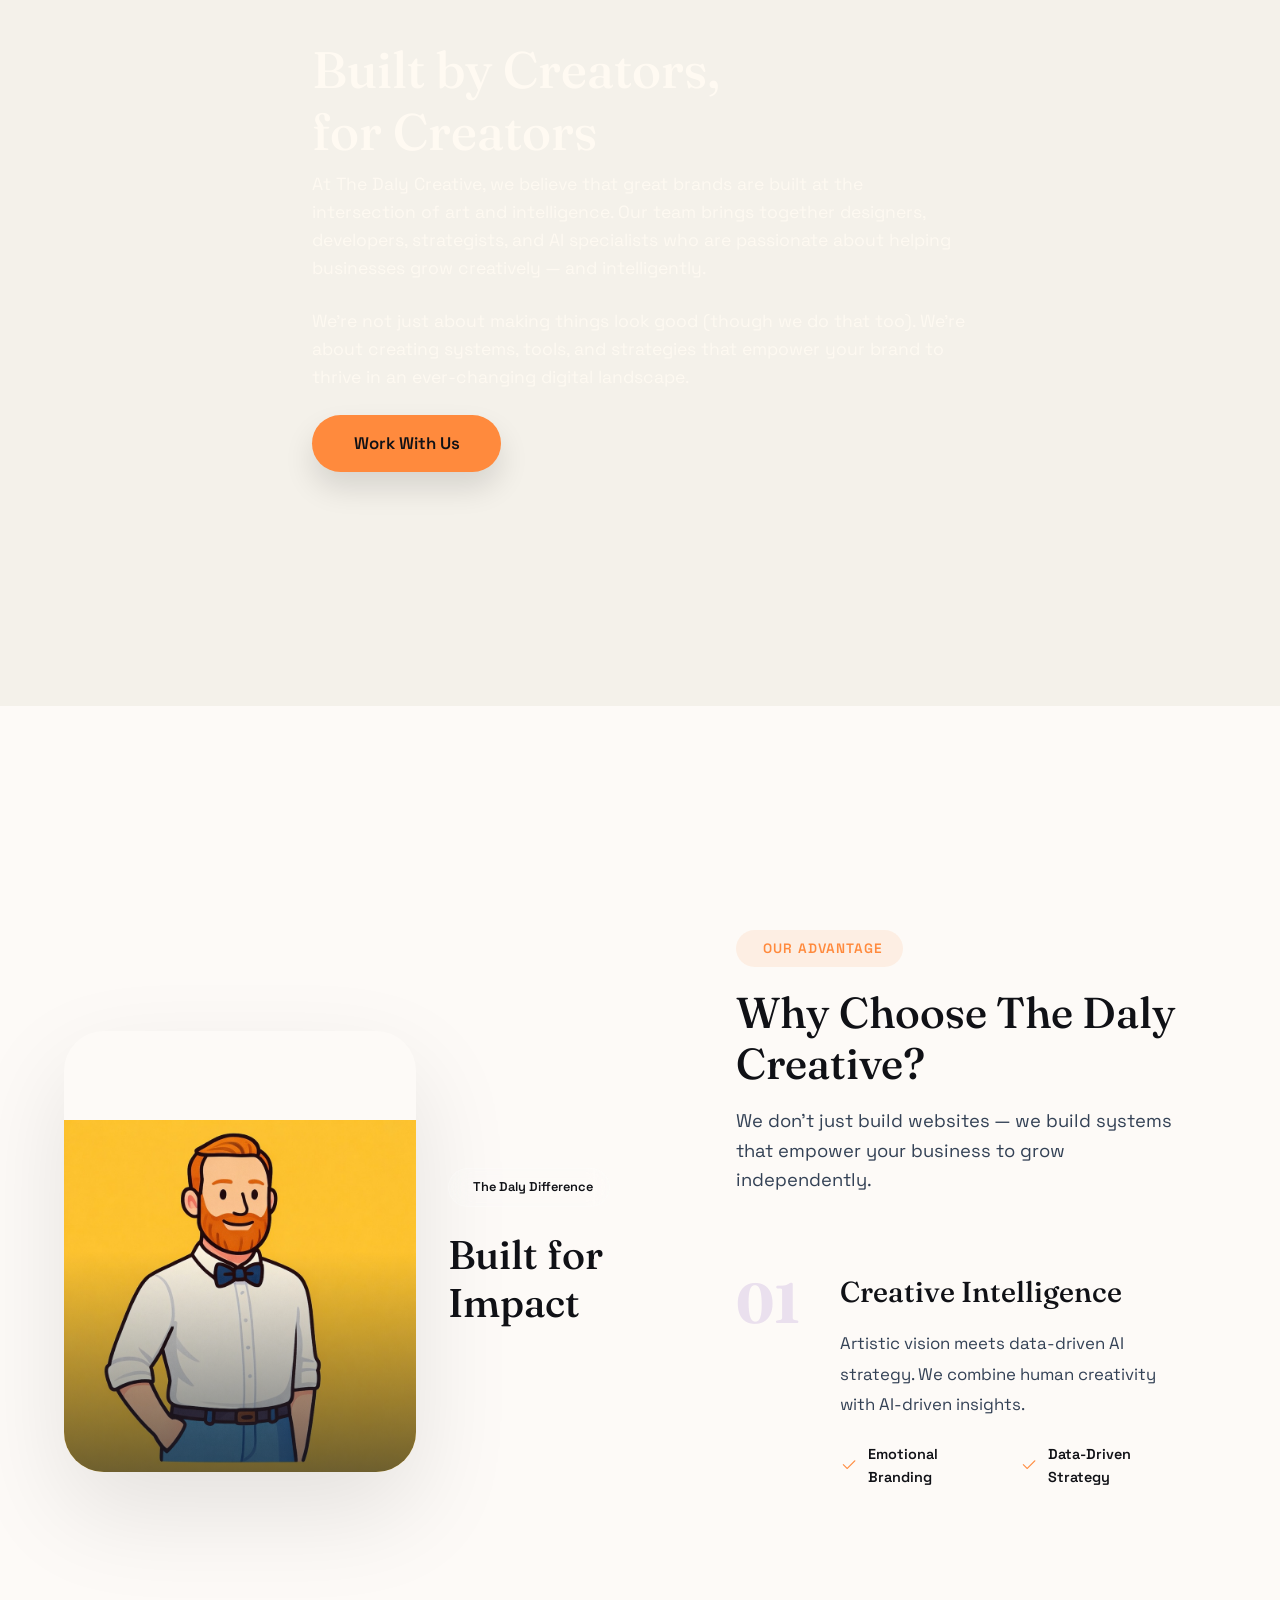
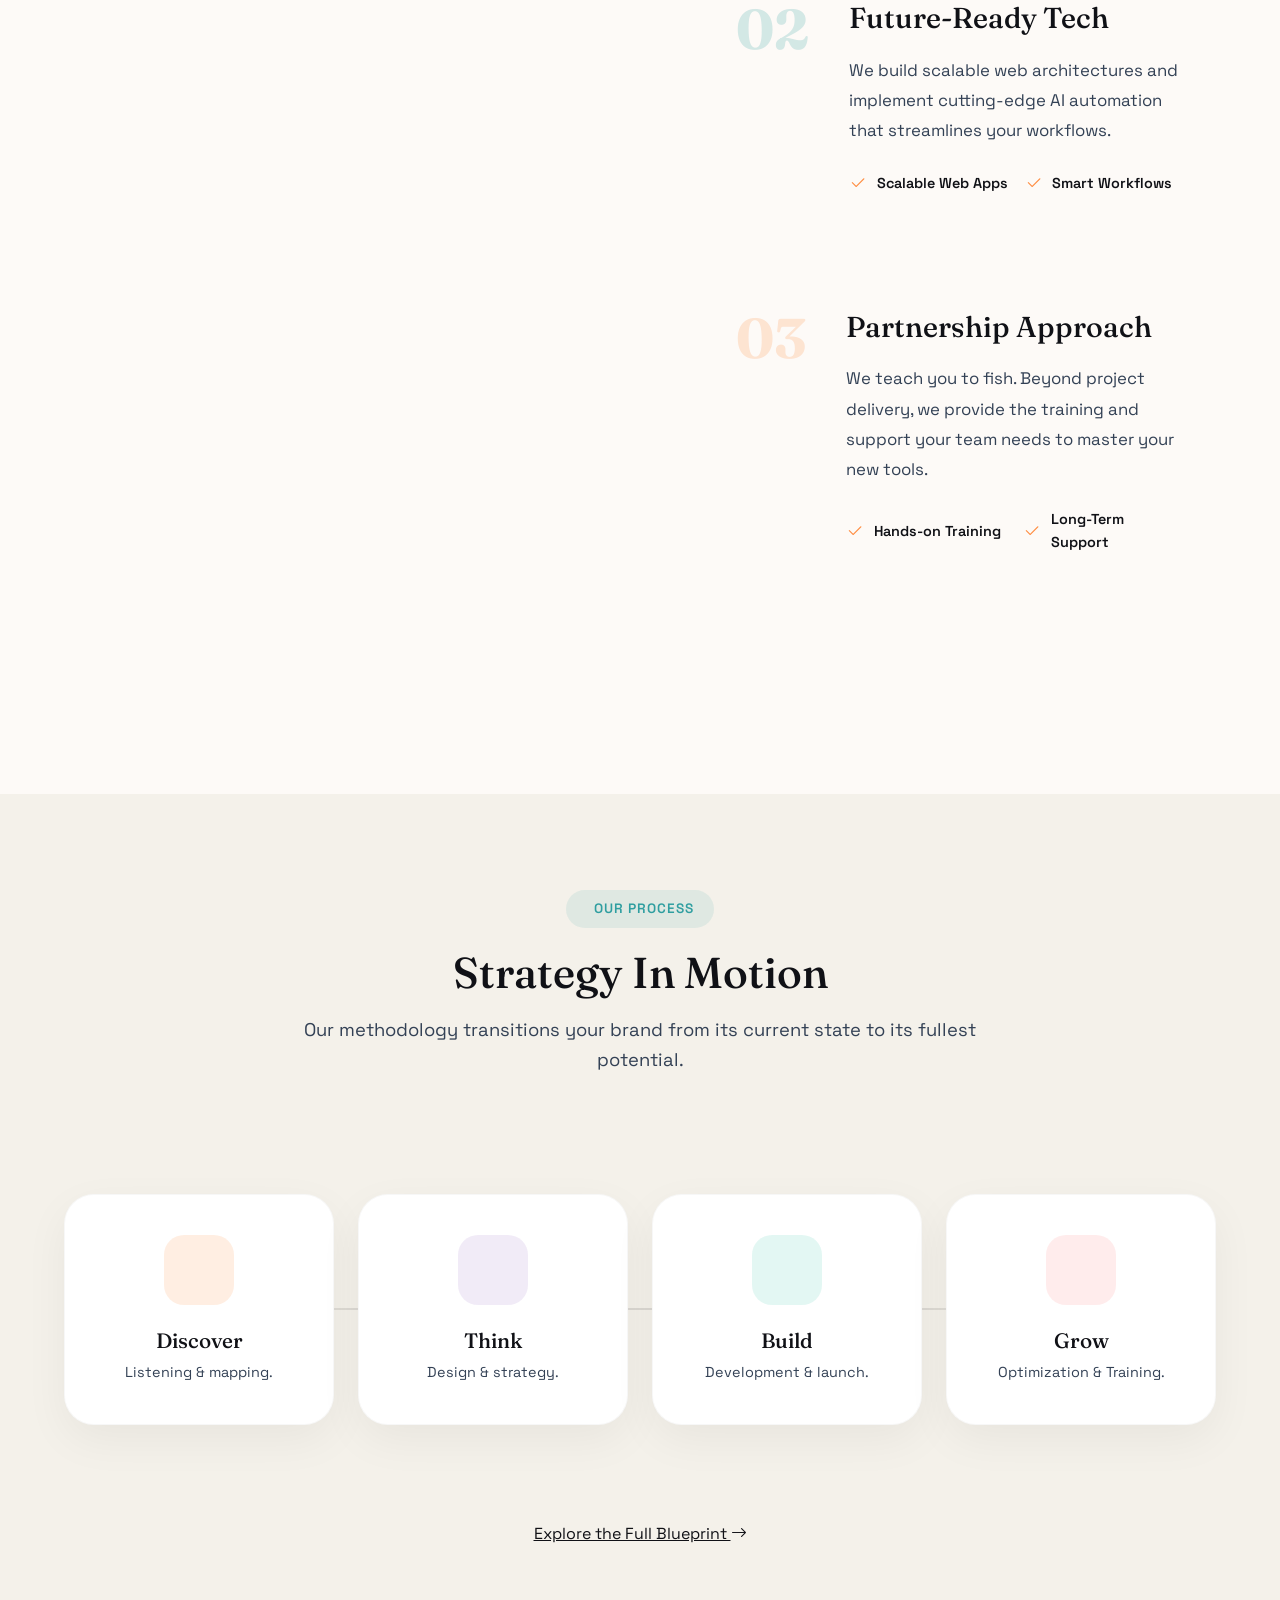
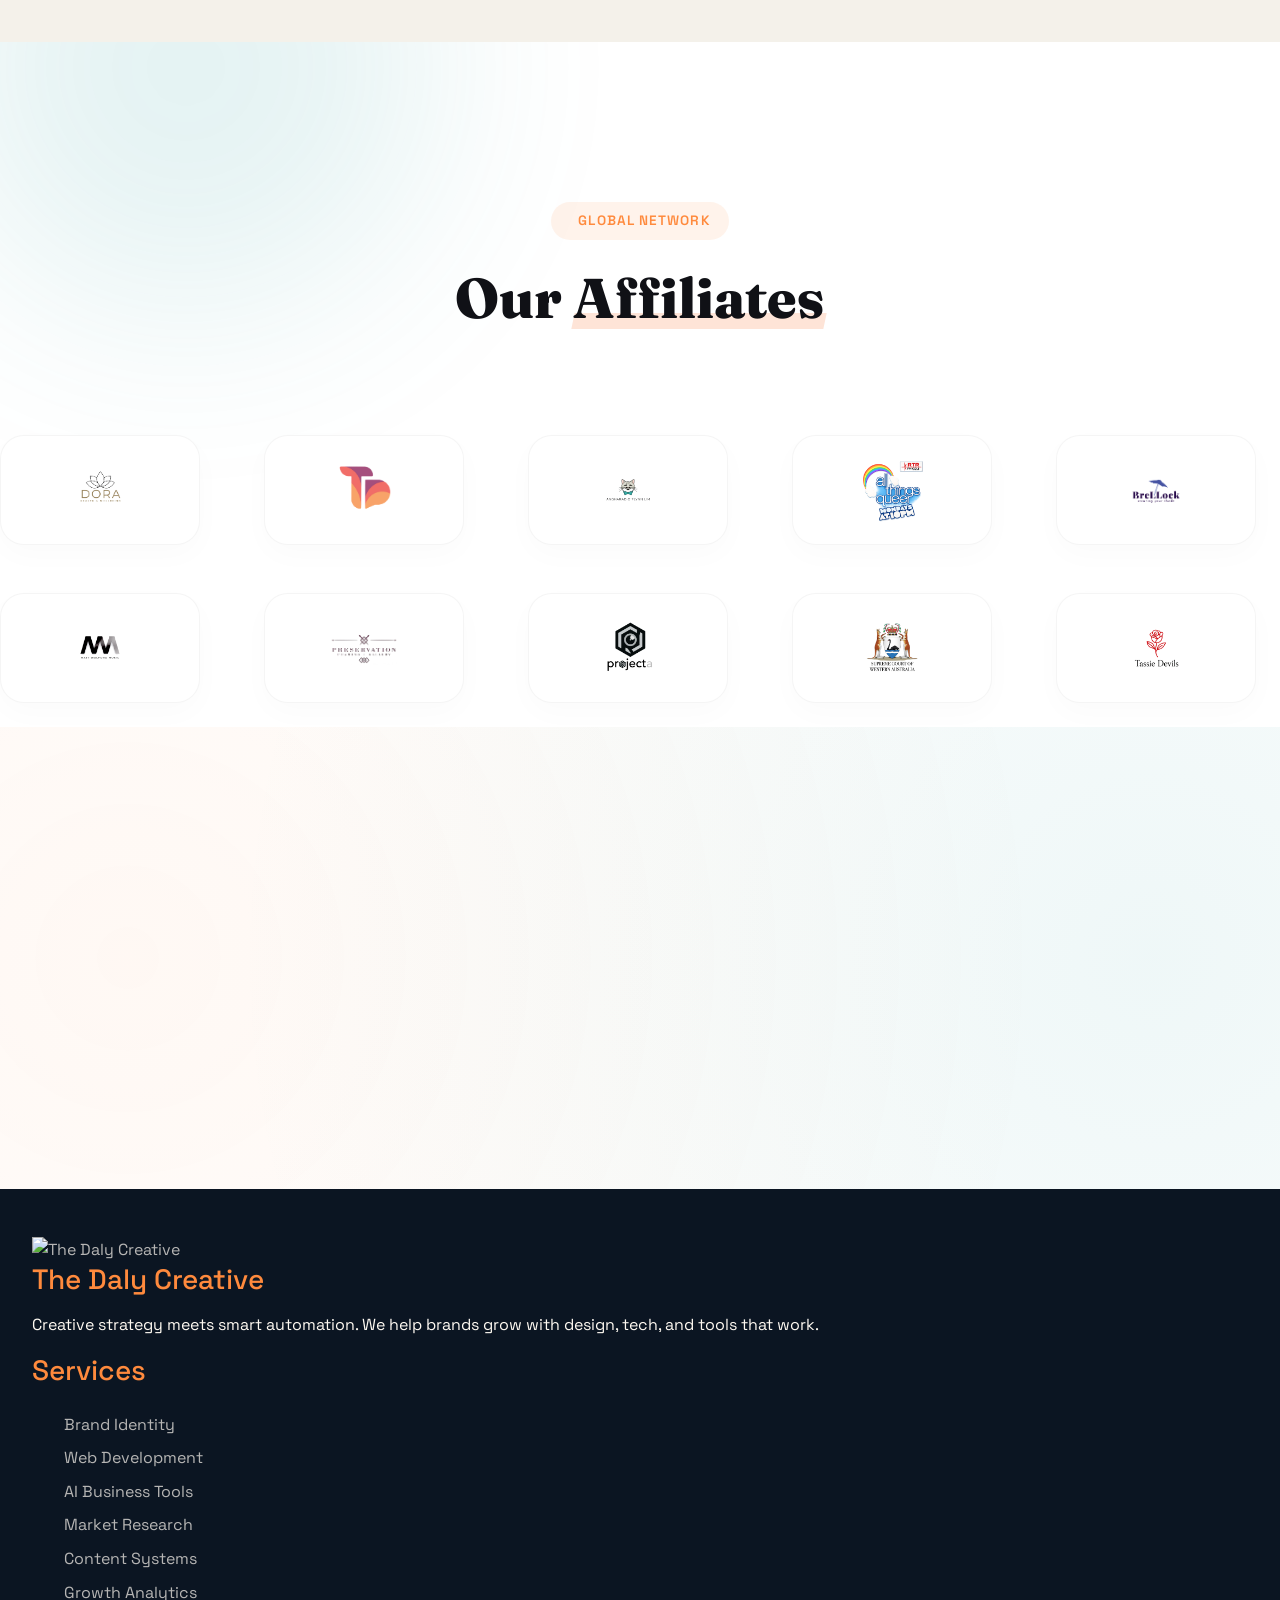
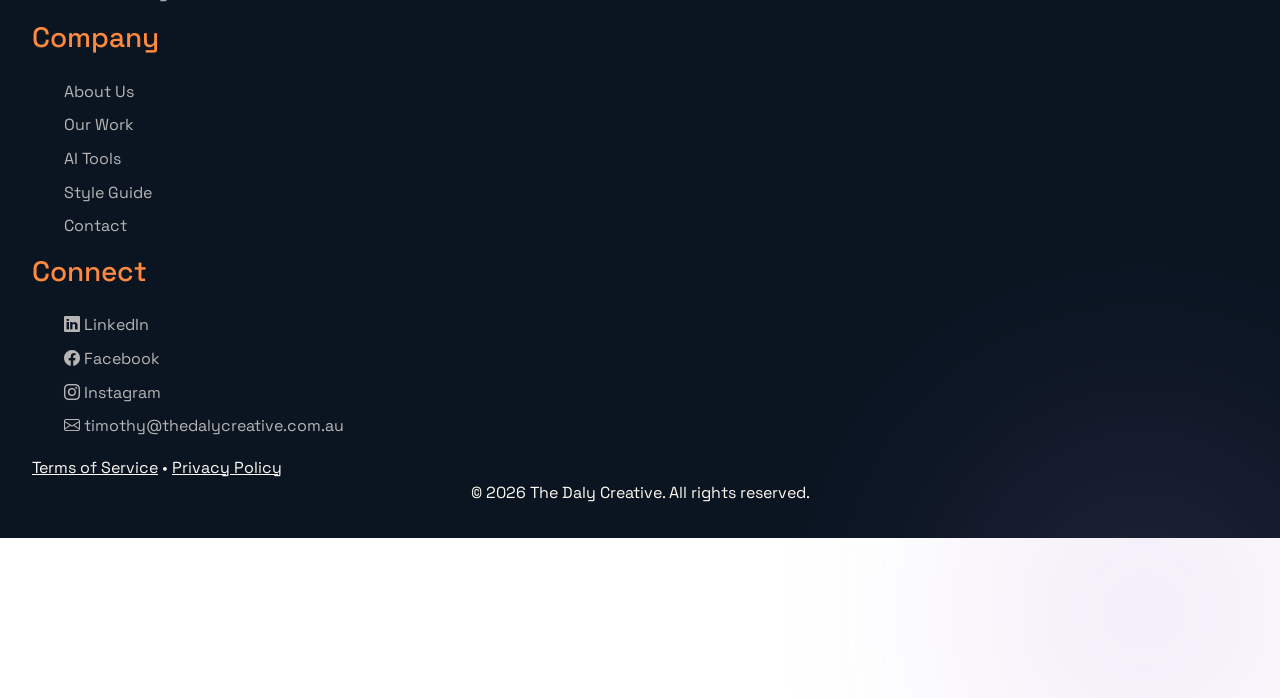
==== commit 61cb9281: "UI refinement: Upgraded homepage affiliates to dual-row full-color marquee with brand-consistent pre" ====
--- a/index.html
+++ b/index.html
@@ -455,10 +455,10 @@
 				<div class="home-photo-frame">
 					<img src="images/about-page/meet-tim-yellow-x886.png" alt="Tim Daly - Founder" loading="lazy" />
 					<div class="visual-overlay"></div>
-					<div class="visual-content">
-						<span class="visual-badge"><i class="fi fi-rr-star"></i> The Daly Difference</span>
-						<h3>Built for Impact</h3>
-					</div>
+				</div>
+				<div class="visual-content">
+					<span class="visual-badge"><i class="fi fi-rr-star"></i> The Daly Difference</span>
+					<h3>Built for Impact</h3>
 				</div>
 			</div>
 
@@ -634,7 +634,8 @@
 
 		.home-photo-frame {
 			width: 100%;
-			height: 85vh;
+			max-width: 500px;
+			aspect-ratio: 4 / 5;
 			position: relative;
 			border-radius: 40px;
 			overflow: hidden;
@@ -664,10 +665,18 @@
 
 		.visual-content {
 			position: absolute;
-			bottom: 4rem;
-			left: 4rem;
-			color: white;
+			bottom: 1rem;
+			left: 2rem;
+			color: var(--ink);
 			z-index: 2;
+			margin-top: 2rem;
+			position: relative;
+			text-align: left;
+		}
+
+		.visual-content h3 {
+			color: var(--ink);
+			margin-top: 0.5rem;
 		}
 
 		.visual-badge {
@@ -845,63 +854,165 @@
 			}
 		}
 
-		/* Impressive Affiliates Marquee */
+		/* Impressive Affiliates Section - Homepage Refined */
 		.affiliates-section {
+			padding: 10rem 0;
 			background: #ffffff;
-			padding: 8rem 0;
 			overflow: hidden;
-		}
-
-		.marquee-wrapper {
 			position: relative;
+		}
+
+		/* Decorative Blobs for Homepage */
+		.home-aff-blob {
+			position: absolute;
+			border-radius: 50%;
+			filter: blur(100px);
+			z-index: 1;
+			opacity: 0.12;
+			pointer-events: none;
+		}
+
+		.home-blob-1 {
+			width: 500px;
+			height: 500px;
+			background: var(--teal);
+			top: -10%;
+			left: -5%;
+		}
+
+		.home-blob-2 {
+			width: 400px;
+			height: 400px;
+			background: var(--purple);
+			bottom: -5%;
+			right: -5%;
+		}
+
+		.affiliates-section h2 {
+			color: var(--ink);
+			text-align: center;
+			margin-bottom: 5rem;
+			font-family: "Fraunces", serif;
+			font-size: 3.5rem;
+			font-weight: 800;
+			z-index: 5;
+			position: relative;
+		}
+
+		.affiliates-section h2 span.brand-accent {
+			position: relative;
+			z-index: 1;
+		}
+
+		.affiliates-section h2 span.brand-accent::after {
+			content: '';
+			position: absolute;
+			bottom: 0.2rem;
+			left: 0;
+			width: 100%;
+			height: 1rem;
+			background: var(--peach);
+			opacity: 0.25;
+			z-index: -1;
+			transform: skewX(-12deg);
+		}
+
+		.home-marquee-row {
 			display: flex;
-			overflow: hidden;
-			user-select: none;
 			gap: 4rem;
-			padding: 2rem 0;
-		}
-
-		.marquee-content {
-			flex-shrink: 0;
+			padding: 1.5rem 0;
+			white-space: nowrap;
+			z-index: 2;
+			position: relative;
+		}
+
+		.home-marquee-content {
 			display: flex;
-			justify-content: space-around;
-			min-width: 100%;
 			gap: 4rem;
-			animation: scroll 40s linear infinite;
-		}
-
-		.marquee-wrapper:hover .marquee-content {
-			animation-play-state: paused;
-		}
-
-		.affiliate-tile {
-			width: 180px;
-			height: 100px;
+			animation: homeMarqueeScroll 45s linear infinite;
+		}
+
+		.home-marquee-row:nth-child(even) .home-marquee-content {
+			animation-direction: reverse;
+		}
+
+		.home-aff-tile {
+			width: 200px;
+			height: 110px;
+			background: #ffffff;
+			border-radius: 24px;
 			display: flex;
 			align-items: center;
 			justify-content: center;
-			transition: all 0.4s cubic-bezier(0.34, 1.56, 0.64, 1);
-			filter: grayscale(1) opacity(0.5);
-		}
-
-		.affiliate-tile:hover {
-			filter: grayscale(0) opacity(1);
-			transform: scale(1.15) rotate(2deg);
-		}
-
-		.affiliate-logo {
+			padding: 1.2rem;
+			transition: all 0.5s cubic-bezier(0.34, 1.56, 0.64, 1);
+			position: relative;
+			border: 1px solid rgba(0, 0, 0, 0.04);
+			box-shadow: 0 10px 30px rgba(0, 0, 0, 0.02);
+			overflow: hidden;
+		}
+
+		/* Watercolor Ellipse Effect behind tiles */
+		.home-aff-tile::before {
+			content: '';
+			position: absolute;
+			inset: -20%;
+			background: radial-gradient(circle at center, var(--tile-bg, rgba(47, 158, 160, 0.1)), transparent 70%);
+			opacity: 0;
+			transition: opacity 0.4s ease;
+			z-index: 1;
+		}
+
+		.home-aff-tile:hover {
+			transform: scale(1.08) translateY(-5px);
+			box-shadow: 0 20px 50px rgba(0, 0, 0, 0.08);
+			border-color: var(--tile-color, var(--teal));
+		}
+
+		.home-aff-tile:hover::before {
+			opacity: 1;
+		}
+
+		.home-aff-tile img {
 			max-width: 100%;
 			max-height: 100%;
 			object-fit: contain;
-		}
-
-		@keyframes scroll {
+			position: relative;
+			z-index: 2;
+			transition: all 0.4s ease;
+		}
+
+		.home-aff-tile:hover img {
+			transform: scale(1.1);
+		}
+
+		/* Decorative Halftone Pattern */
+		.home-aff-tile::after {
+			content: '';
+			position: absolute;
+			width: 50px;
+			height: 50px;
+			background-image: radial-gradient(var(--tile-color, var(--teal)) 2px, transparent 2px);
+			background-size: 8px 8px;
+			opacity: 0;
+			top: -5px;
+			right: -5px;
+			transition: all 0.4s ease;
+			z-index: 1;
+		}
+
+		.home-aff-tile:hover::after {
+			opacity: 0.15;
+			transform: translate(-5px, 5px);
+		}
+
+		@keyframes homeMarqueeScroll {
 			from {
 				transform: translateX(0);
 			}
 
 			to {
-				transform: translateX(calc(-100% - 4rem));
+				transform: translateX(-50%);
 			}
 		}
 
@@ -932,175 +1043,230 @@
 	</style>
 
 	<!-- ===== OUR AFFILIATES SECTION ===== -->
-	<section class="affiliates-section">
-		<div class="container">
-			<!--Affiliates Section Header-->
-			<div class="section-header reveal">
-				<h2>Our Affiliates</h2>
-				<p>Trusted partners we work with</p>
-			</div>
-
-			<div class="marquee-wrapper">
-				<div class="marquee-content">
-					<!-- Duplicate content for seamless loop -->
-					<div class="affiliate-tile"><img src="images/affilliates/DORA-logo-virtical circle.png" alt="DORA"
-							class="affiliate-logo"></div>
-					<div class="affiliate-tile"><img src="images/affilliates/and-logo.png" alt="AND"
-							class="affiliate-logo"></div>
-					<div class="affiliate-tile"><img src="images/affilliates/angharadoflynnlim-logo.png"
-							alt="Angharad Flynn" class="affiliate-logo"></div>
-					<div class="affiliate-tile"><img src="images/affilliates/atq-logo.png" alt="ATQ"
-							class="affiliate-logo"></div>
-					<div class="affiliate-tile"><img src="images/affilliates/brellock-logo.png" alt="Brellock"
-							class="affiliate-logo"></div>
-					<div class="affiliate-tile"><img src="images/affilliates/drumplings-logo.png" alt="Drumplings"
-							class="affiliate-logo"></div>
-					<div class="affiliate-tile"><img src="images/affilliates/drumps-logo.png" alt="Drumps"
-							class="affiliate-logo"></div>
-					<div class="affiliate-tile"><img src="images/affilliates/mwm-logo.png" alt="MWM"
-							class="affiliate-logo"></div>
-					<div class="affiliate-tile"><img src="images/affilliates/preservation logo.png" alt="Preservation"
-							class="affiliate-logo"></div>
-					<div class="affiliate-tile"><img src="images/affilliates/projecta-logo.png" alt="ProjectA"
-							class="affiliate-logo"></div>
-					<div class="affiliate-tile"><img src="images/affilliates/supremecourtofwa-logo.PNG"
-							alt="Supreme Court" class="affiliate-logo"></div>
-					<div class="affiliate-tile"><img src="images/affilliates/tassiedevils-logo.png" alt="Tassie Devils"
-							class="affiliate-logo"></div>
-				</div>
-				<div class="marquee-content" aria-hidden="true">
-					<!-- Hidden duplicate -->
-					<div class="affiliate-tile"><img src="images/affilliates/DORA-logo-virtical circle.png" alt="DORA"
-							class="affiliate-logo"></div>
-					<div class="affiliate-tile"><img src="images/affilliates/and-logo.png" alt="AND"
-							class="affiliate-logo"></div>
-					<div class="affiliate-tile"><img src="images/affilliates/angharadoflynnlim-logo.png"
-							alt="Angharad Flynn" class="affiliate-logo"></div>
-					<div class="affiliate-tile"><img src="images/affilliates/atq-logo.png" alt="ATQ"
-							class="affiliate-logo"></div>
-					<div class="affiliate-tile"><img src="images/affilliates/brellock-logo.png" alt="Brellock"
-							class="affiliate-logo"></div>
-					<div class="affiliate-tile"><img src="images/affilliates/drumplings-logo.png" alt="Drumplings"
-							class="affiliate-logo"></div>
-					<div class="affiliate-tile"><img src="images/affilliates/drumps-logo.png" alt="Drumps"
-							class="affiliate-logo"></div>
-					<div class="affiliate-tile"><img src="images/affilliates/mwm-logo.png" alt="MWM"
-							class="affiliate-logo"></div>
-					<div class="affiliate-tile"><img src="images/affilliates/preservation logo.png" alt="Preservation"
-							class="affiliate-logo"></div>
-					<div class="affiliate-tile"><img src="images/affilliates/projecta-logo.png" alt="ProjectA"
-							class="affiliate-logo"></div>
-					<div class="affiliate-tile"><img src="images/affilliates/supremecourtofwa-logo.PNG"
-							alt="Supreme Court" class="affiliate-logo"></div>
-					<div class="affiliate-tile"><img src="images/affilliates/tassiedevils-logo.png" alt="Tassie Devils"
-							class="affiliate-logo"></div>
-				</div>
-			</div>
-			<!--End Affiliates Carousel-->
+	<section id="affiliates" class="affiliates-section">
+		<!-- Decorative Background Elements -->
+		<div class="home-aff-blob home-blob-1"></div>
+		<div class="home-aff-blob home-blob-2"></div>
+
+		<div class="container text-center" style="position: relative; z-index: 5;">
+			<div class="category-badge mx-auto mb-4" style="background: rgba(255, 138, 61, 0.1); color: var(--orange);">
+				<i class="fi fi-rr-star icon-float" style="font-size: 1rem; color: var(--orange);"></i>
+				<span>Global Network</span>
+			</div>
+			<h2 data-aos="fade-up">Our <span class="brand-accent">Affiliates</span></h2>
 		</div>
-	</section>
-
-	<!-- ===== FINAL CTA SECTION ===== -->
-	<section class="final-cta"
-		style="background-image: linear-gradient(135deg, rgba(15, 29, 45, 0.75) 0%, rgba(16, 17, 22, 0.75) 100%), url('images/hero-images/hero-landing.png'); background-attachment: fixed; background-size: cover; background-position: center;">
-		<div class="container text-center reveal-scale">
-			<!--CTA Title-->
-			<h2 class="final-cta-title">Ready to Grow?</h2>
-			<!--CTA Text-->
-			<p class="final-cta-text">Let's build something extraordinary together.</p>
-			<!--CTA Button-->
-			<a href="contact.html" class="cta-button final-cta-button">Start Your Project <i
-					class="fi fi-rr-arrow-right" style="font-size: 0.9rem; margin-left: 0.3rem;"></i></a>
+
+		<!-- Row 1 -->
+		<div class="home-marquee-row">
+			<div class="home-marquee-content">
+				<div class="home-aff-tile" style="--tile-color: var(--teal); --tile-bg: rgba(47, 158, 160, 0.1);">
+					<img src="images/affilliates/dorahealth-logo.png" alt="DORA">
+				</div>
+				<div class="home-aff-tile" style="--tile-color: var(--purple); --tile-bg: rgba(160, 121, 203, 0.1);">
+					<img src="images/affilliates/and-logo.png" alt="AND">
+				</div>
+				<div class="home-aff-tile" style="--tile-color: var(--orange); --tile-bg: rgba(255, 138, 61, 0.1);">
+					<img src="images/affilliates/angharadoflynnlim-logo.png" alt="Angharad">
+				</div>
+				<div class="home-aff-tile" style="--tile-color: var(--teal); --tile-bg: rgba(47, 158, 160, 0.1);">
+					<img src="images/affilliates/atq-logo.png" alt="ATQ">
+				</div>
+				<div class="home-aff-tile" style="--tile-color: var(--purple); --tile-bg: rgba(160, 121, 203, 0.1);">
+					<img src="images/affilliates/brellock-logo.png" alt="Brellock">
+				</div>
+				<div class="home-aff-tile" style="--tile-color: var(--orange); --tile-bg: rgba(255, 138, 61, 0.1);">
+					<img src="images/affilliates/drumplings-logo.png" alt="Drumplings">
+				</div>
+				<div class="home-aff-tile" style="--tile-color: var(--amber); --tile-bg: rgba(245, 166, 35, 0.1);">
+					<img src="images/affilliates/approach-logo.png" alt="Approach">
+				</div>
+				<div class="home-aff-tile" style="--tile-color: var(--purple); --tile-bg: rgba(160, 121, 203, 0.1);">
+					<img src="images/affilliates/rtrfm-logo.png" alt="RTRFM">
+				</div>
+				<!-- Duplicates for seamless loop -->
+				<div class="home-aff-tile" style="--tile-color: var(--teal); --tile-bg: rgba(47, 158, 160, 0.1);">
+					<img src="images/affilliates/dorahealth-logo.png" alt="DORA">
+				</div>
+				<div class="home-aff-tile" style="--tile-color: var(--purple); --tile-bg: rgba(160, 121, 203, 0.1);">
+					<img src="images/affilliates/and-logo.png" alt="AND">
+				</div>
+				<div class="home-aff-tile" style="--tile-color: var(--orange); --tile-bg: rgba(255, 138, 61, 0.1);">
+					<img src="images/affilliates/angharadoflynnlim-logo.png" alt="Angharad">
+				</div>
+				<div class="home-aff-tile" style="--tile-color: var(--teal); --tile-bg: rgba(47, 158, 160, 0.1);">
+					<img src="images/affilliates/atq-logo.png" alt="ATQ">
+				</div>
+				<div class="home-aff-tile" style="--tile-color: var(--purple); --tile-bg: rgba(160, 121, 203, 0.1);">
+					<img src="images/affilliates/brellock-logo.png" alt="Brellock">
+				</div>
+				<div class="home-aff-tile" style="--tile-color: var(--orange); --tile-bg: rgba(255, 138, 61, 0.1);">
+					<img src="images/affilliates/drumplings-logo.png" alt="Drumplings">
+				</div>
+				<div class="home-aff-tile" style="--tile-color: var(--amber); --tile-bg: rgba(245, 166, 35, 0.1);">
+					<img src="images/affilliates/approach-logo.png" alt="Approach">
+				</div>
+				<div class="home-aff-tile" style="--tile-color: var(--purple); --tile-bg: rgba(160, 121, 203, 0.1);">
+					<img src="images/affilliates/rtrfm-logo.png" alt="RTRFM">
+				</div>
+			</div>
 		</div>
-	</section>
-
-	<!-- ===== FOOTER SECTION ===== -->
-	<div id="footer"></div>
-
-	<!-- ===== SCRIPTS ===== -->
-	<script>
-		// Smooth scroll for navigation links
-		document.querySelectorAll('a[href^="#"]').forEach((anchor) => {
-			anchor.addEventListener("click", function (e) {
-				e.preventDefault();
-				const target = document.querySelector(this.getAttribute("href"));
-				if (target) {
-					target.scrollIntoView({ behavior: "smooth", block: "start" });
+
+		<!-- Row 2 -->
+		<div class="home-marquee-row">
+			<div class="home-marquee-content">
+				<div class="home-aff-tile" style="--tile-color: var(--purple); --tile-bg: rgba(160, 121, 203, 0.1);">
+					<img src="images/affilliates/mwm-logo.png" alt="MWM">
+				</div>
+				<div class="home-aff-tile" style="--tile-color: var(--teal); --tile-bg: rgba(47, 158, 160, 0.1);">
+					<img src="images/affilliates/preservation-logo.png" alt="Preservation">
+				</div>
+				<div class="home-aff-tile" style="--tile-color: var(--orange); --tile-bg: rgba(255, 138, 61, 0.1);">
+					<img src="images/affilliates/projecta-logo.png" alt="Projecta">
+				</div>
+				<div class="home-aff-tile" style="--tile-color: var(--amber); --tile-bg: rgba(245, 166, 35, 0.1);">
+					<img src="images/affilliates/supremecourtofwa-logo.PNG" alt="Supreme Court">
+				</div>
+				<div class="home-aff-tile" style="--tile-color: var(--teal); --tile-bg: rgba(47, 158, 160, 0.1);">
+					<img src="images/affilliates/tassiedevils-logo.png" alt="Tassie Devils">
+				</div>
+				<div class="home-aff-tile" style="--tile-color: var(--purple); --tile-bg: rgba(160, 121, 203, 0.1);">
+					<img src="images/affilliates/thegoodroot-logo.png" alt="The Good Root">
+				</div>
+				<div class="home-aff-tile" style="--tile-color: var(--orange); --tile-bg: rgba(255, 138, 61, 0.1);">
+					<img src="images/affilliates/wcep-logo.png" alt="WCE Pros">
+				</div>
+				<div class="home-aff-tile" style="--tile-color: var(--teal); --tile-bg: rgba(47, 158, 160, 0.1);">
+					<img src="images/affilliates/whd-logo.png" alt="WHD">
+				</div>
+				<!-- Duplicates for seamless loop -->
+				<div class="home-aff-tile" style="--tile-color: var(--purple); --tile-bg: rgba(160, 121, 203, 0.1);">
+					<img src="images/affilliates/mwm-logo.png" alt="MWM">
+				</div>
+				<div class="home-aff-tile" style="--tile-color: var(--teal); --tile-bg: rgba(47, 158, 160, 0.1);">
+					<img src="images/affilliates/preservation-logo.png" alt="Preservation">
+				</div>
+				<div class="home-aff-tile" style="--tile-color: var(--orange); --tile-bg: rgba(255, 138, 61, 0.1);">
+					<img src="images/affilliates/projecta-logo.png" alt="Projecta">
+				</div>
+				<div class="home-aff-tile" style="--tile-color: var(--amber); --tile-bg: rgba(245, 166, 35, 0.1);">
+					<img src="images/affilliates/supremecourtofwa-logo.PNG" alt="Supreme Court">
+				</div>
+				<div class="home-aff-tile" style="--tile-color: var(--teal); --tile-bg: rgba(47, 158, 160, 0.1);">
+					<img src="images/affilliates/tassiedevils-logo.png" alt="Tassie Devils">
+				</div>
+				<div class="home-aff-tile" style="--tile-color: var(--purple); --tile-bg: rgba(160, 121, 203, 0.1);">
+					<img src="images/affilliates/thegoodroot-logo.png" alt="The Good Root">
+				</div>
+				<div class="home-aff-tile" style="--tile-color: var(--orange); --tile-bg: rgba(255, 138, 61, 0.1);">
+					<img src="images/affilliates/wcep-logo.png" alt="WCE Pros">
+				</div>
+				<div class="home-aff-tile" style="--tile-color: var(--teal); --tile-bg: rgba(47, 158, 160, 0.1);">
+					<img src="images/affilliates/whd-logo.png" alt="WHD">
+				</div>
+			</div>
+		</div>
+
+		<!-- ===== FINAL CTA SECTION ===== -->
+		<section class="final-cta"
+			style="background-image: linear-gradient(135deg, rgba(15, 29, 45, 0.75) 0%, rgba(16, 17, 22, 0.75) 100%), url('images/hero-images/hero-landing.png'); background-attachment: fixed; background-size: cover; background-position: center;">
+			<div class="container text-center reveal-scale">
+				<!--CTA Title-->
+				<h2 class="final-cta-title">Ready to Grow?</h2>
+				<!--CTA Text-->
+				<p class="final-cta-text">Let's build something extraordinary together.</p>
+				<!--CTA Button-->
+				<a href="contact.html" class="cta-button final-cta-button">Start Your Project <i
+						class="fi fi-rr-arrow-right" style="font-size: 0.9rem; margin-left: 0.3rem;"></i></a>
+			</div>
+		</section>
+
+		<!-- ===== FOOTER SECTION ===== -->
+		<div id="footer"></div>
+
+		<!-- ===== SCRIPTS ===== -->
+		<script>
+			// Smooth scroll for navigation links
+			document.querySelectorAll('a[href^="#"]').forEach((anchor) => {
+				anchor.addEventListener("click", function (e) {
+					e.preventDefault();
+					const target = document.querySelector(this.getAttribute("href"));
+					if (target) {
+						target.scrollIntoView({ behavior: "smooth", block: "start" });
+					}
+				});
+			});
+
+			// Form submission handling
+			document
+				.querySelector(".contact-form")
+				?.addEventListener("submit", function (e) {
+					e.preventDefault();
+					alert("Thank you for your message! We'll get back to you soon.");
+					this.reset();
+				});
+
+			// Add scroll effect to navbar
+			window.addEventListener("scroll", function () {
+				const nav = document.querySelector("nav");
+				if (window.scrollY > 100) {
+					nav.style.boxShadow = "0 4px 20px rgba(0,0,0,0.15)";
+				} else {
+					nav.style.boxShadow = "0 2px 10px rgba(0,0,0,0.1)";
 				}
 			});
-		});
-
-		// Form submission handling
-		document
-			.querySelector(".contact-form")
-			?.addEventListener("submit", function (e) {
-				e.preventDefault();
-				alert("Thank you for your message! We'll get back to you soon.");
-				this.reset();
+
+
+		</script>
+
+		<!-- AOS Init -->
+		<script src="https://cdn.jsdelivr.net/npm/aos@2.3.4/dist/aos.js"></script>
+		<script>
+			AOS.init({
+				duration: 800,
+				easing: "ease-out-cubic",
+				once: true,
+				offset: 60,
 			});
-
-		// Add scroll effect to navbar
-		window.addEventListener("scroll", function () {
-			const nav = document.querySelector("nav");
-			if (window.scrollY > 100) {
-				nav.style.boxShadow = "0 4px 20px rgba(0,0,0,0.15)";
-			} else {
-				nav.style.boxShadow = "0 2px 10px rgba(0,0,0,0.1)";
-			}
-		});
-
-
-	</script>
-
-	<!-- AOS Init -->
-	<script src="https://cdn.jsdelivr.net/npm/aos@2.3.4/dist/aos.js"></script>
-	<script>
-		AOS.init({
-			duration: 800,
-			easing: "ease-out-cubic",
-			once: true,
-			offset: 60,
-		});
-	</script>
-
-	<!-- ===== SCROLL REVEAL ===== -->
-	<script>
-		(function () {
-			const revealEls = document.querySelectorAll(
-				".reveal, .reveal-left, .reveal-right, .reveal-scale"
-			);
-			if (!revealEls.length) return;
-
-			const io = new IntersectionObserver(
-				(entries) => {
-					entries.forEach((entry) => {
-						if (entry.isIntersecting) {
-							entry.target.classList.add("revealed");
-							io.unobserve(entry.target);
-						}
-					});
-				},
-				{ threshold: 0.15, rootMargin: "0px 0px -40px 0px" }
-			);
-
-			revealEls.forEach((el) => io.observe(el));
-		})();
-	</script>
-
-	<!-- ===== FOOTER INCLUDE ===== -->
-	<script>
-		fetch("-footer.html")
-			.then((response) => response.text())
-			.then((html) => {
-				const footer = document.getElementById("footer");
-				if (footer) {
-					footer.innerHTML = html;
-				}
-			})
-			.catch((error) => {
-				console.error("Footer load failed:", error);
-			});
-	</script>
+		</script>
+
+		<!-- ===== SCROLL REVEAL ===== -->
+		<script>
+			(function () {
+				const revealEls = document.querySelectorAll(
+					".reveal, .reveal-left, .reveal-right, .reveal-scale"
+				);
+				if (!revealEls.length) return;
+
+				const io = new IntersectionObserver(
+					(entries) => {
+						entries.forEach((entry) => {
+							if (entry.isIntersecting) {
+								entry.target.classList.add("revealed");
+								io.unobserve(entry.target);
+							}
+						});
+					},
+					{ threshold: 0.15, rootMargin: "0px 0px -40px 0px" }
+				);
+
+				revealEls.forEach((el) => io.observe(el));
+			})();
+		</script>
+
+		<!-- ===== FOOTER INCLUDE ===== -->
+		<script>
+			fetch("-footer.html")
+				.then((response) => response.text())
+				.then((html) => {
+					const footer = document.getElementById("footer");
+					if (footer) {
+						footer.innerHTML = html;
+					}
+				})
+				.catch((error) => {
+					console.error("Footer load failed:", error);
+				});
+		</script>
 </body>
 
 </html>
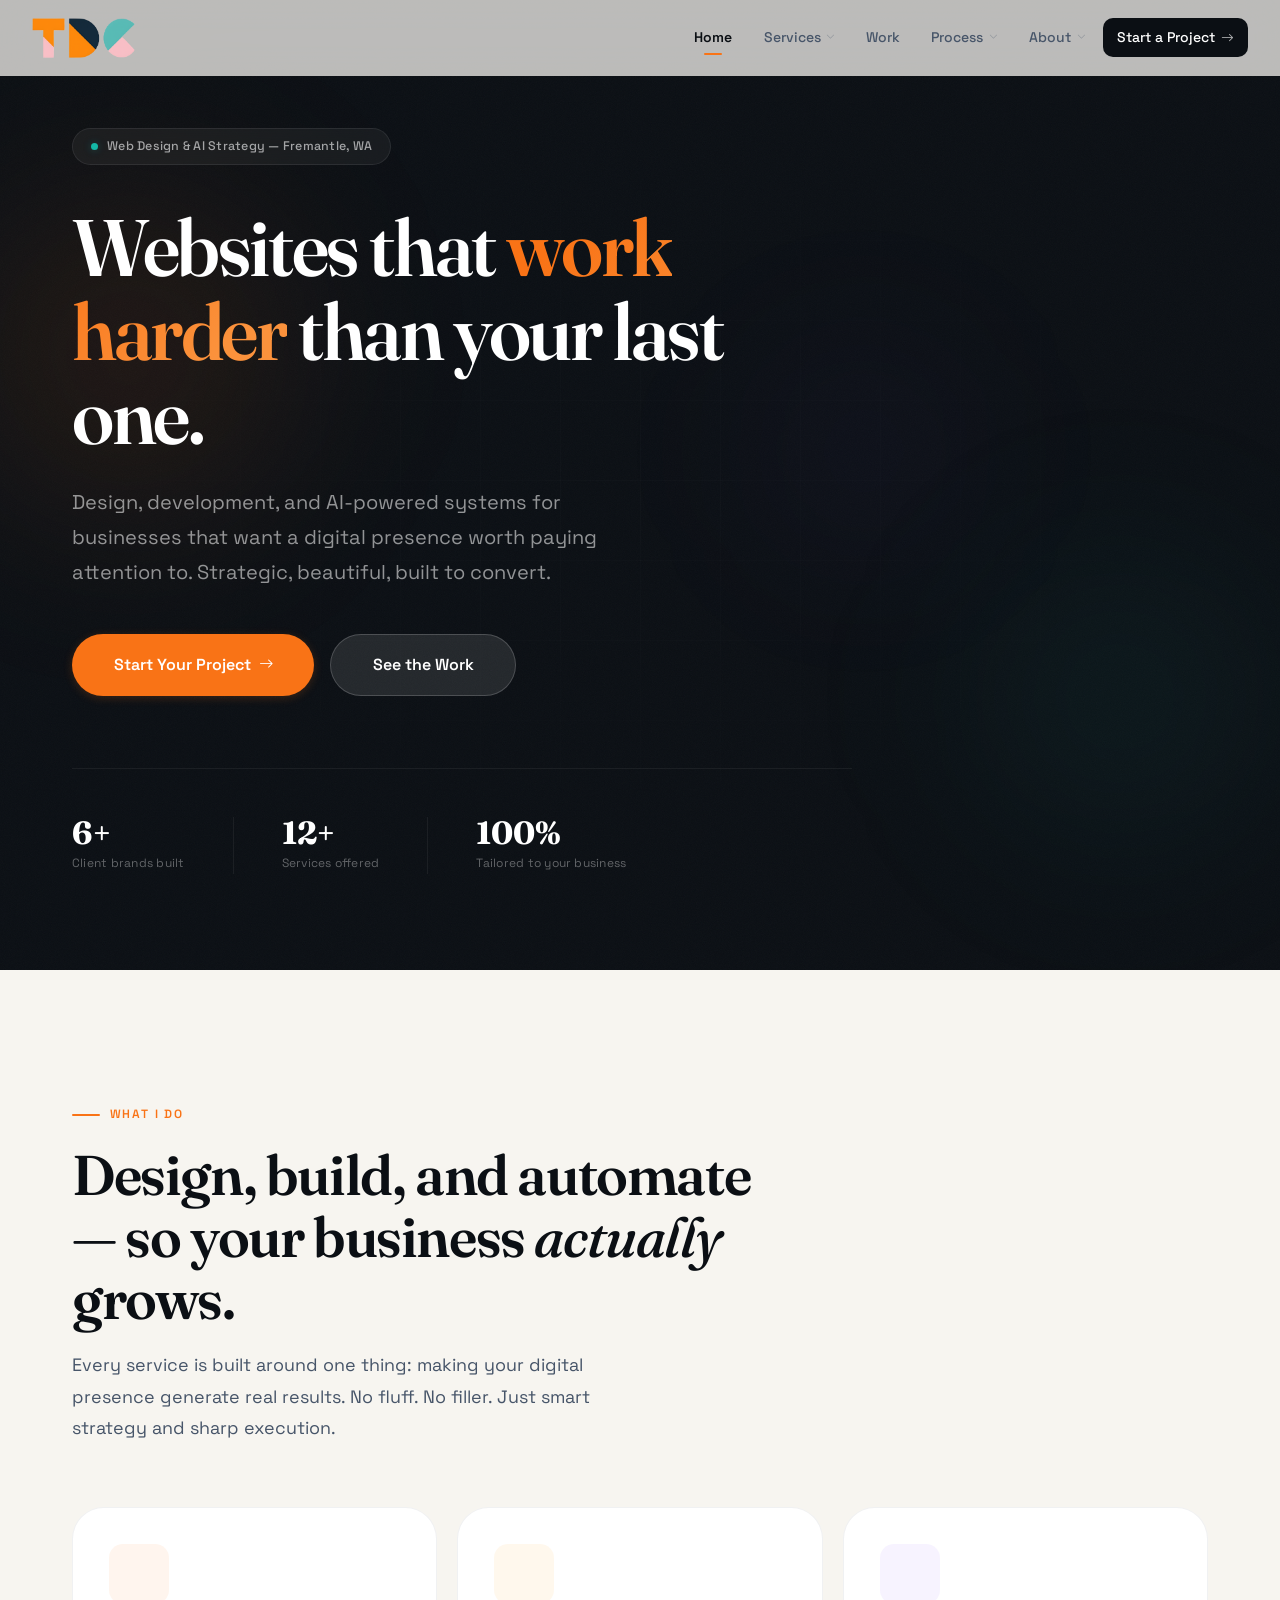
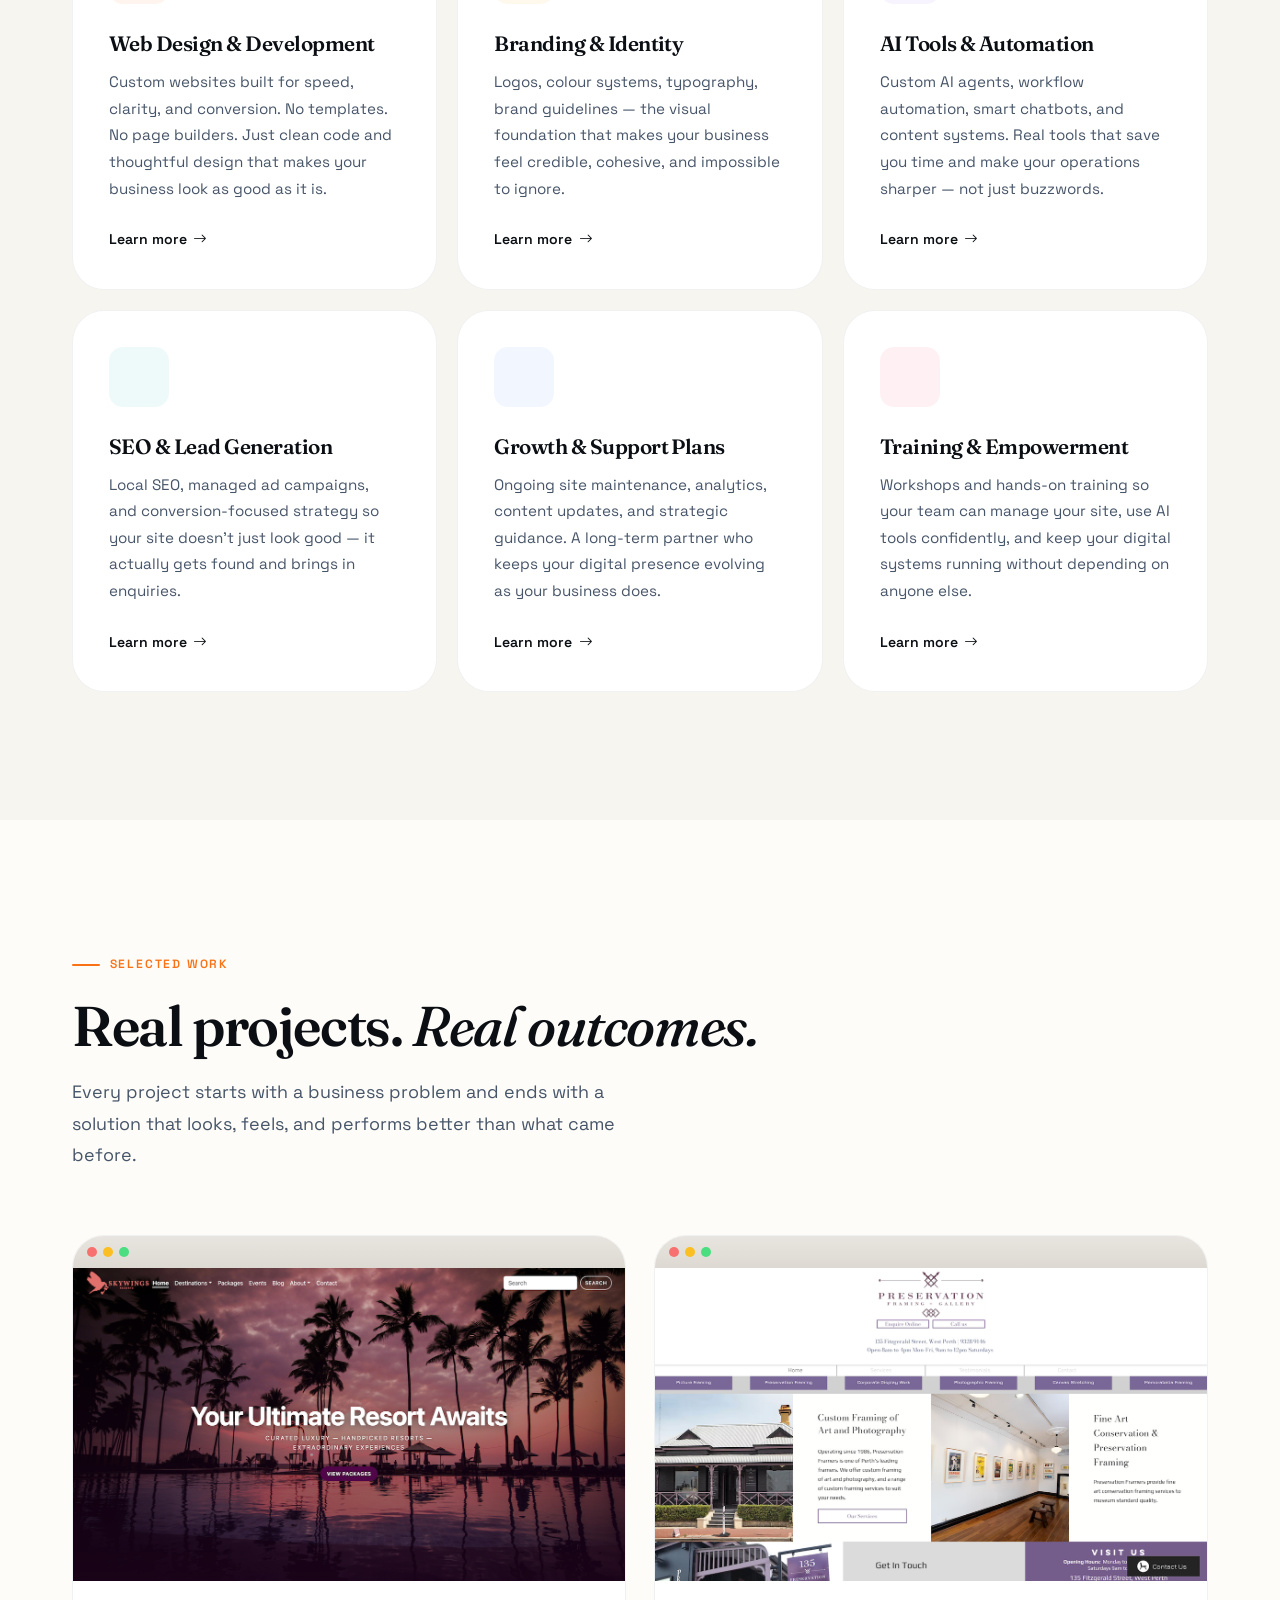
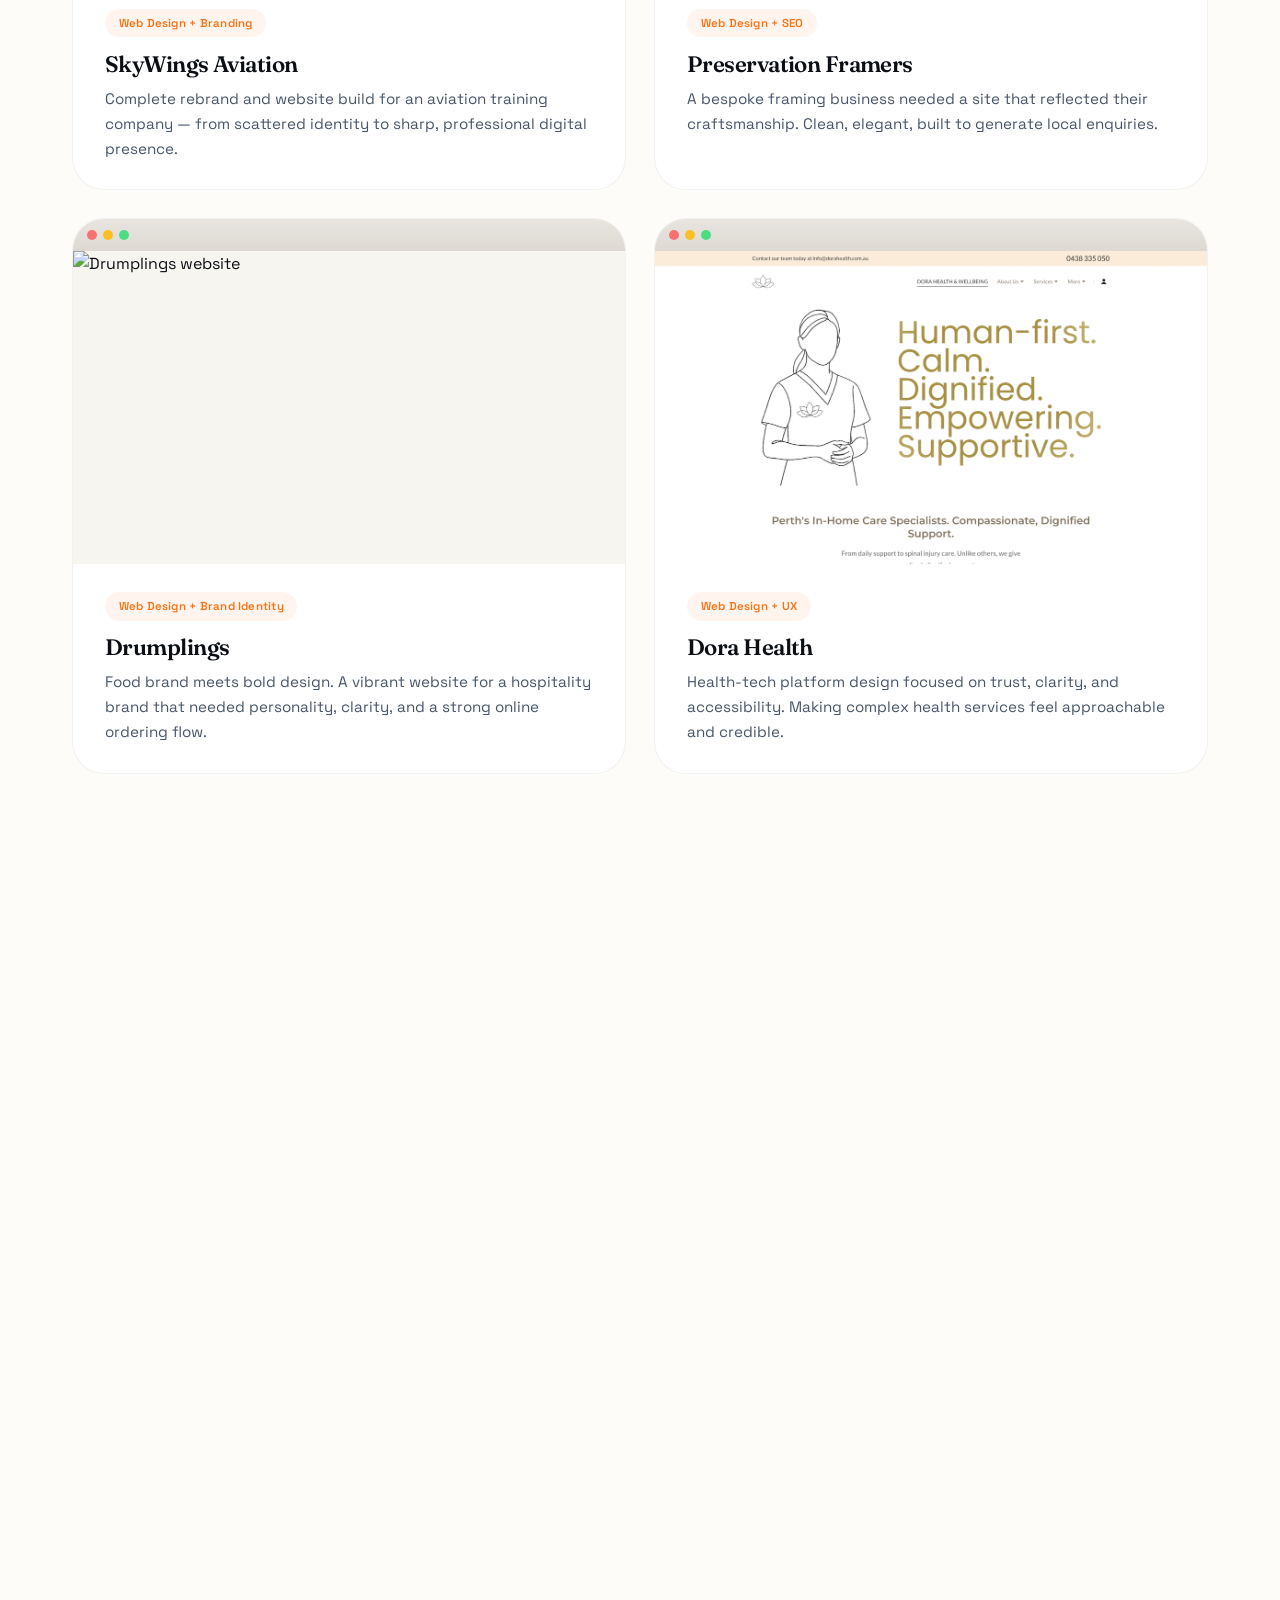
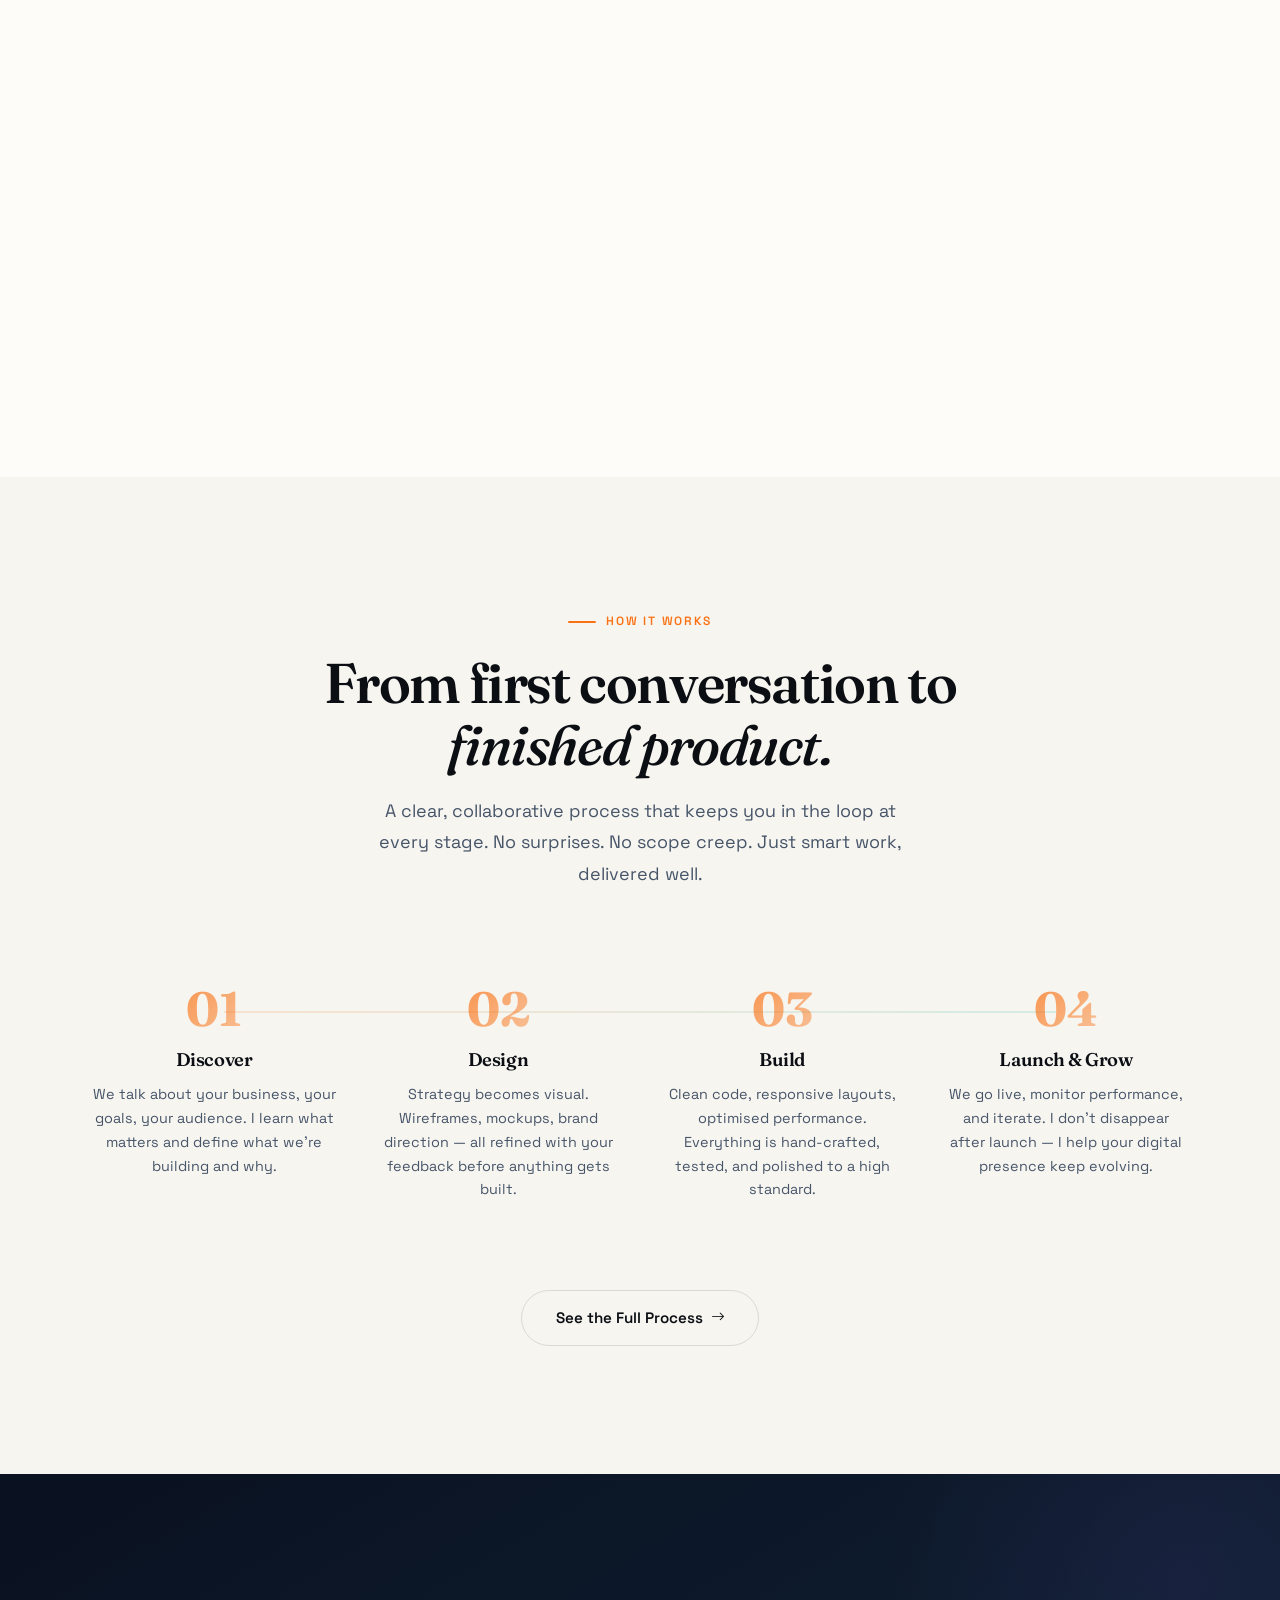
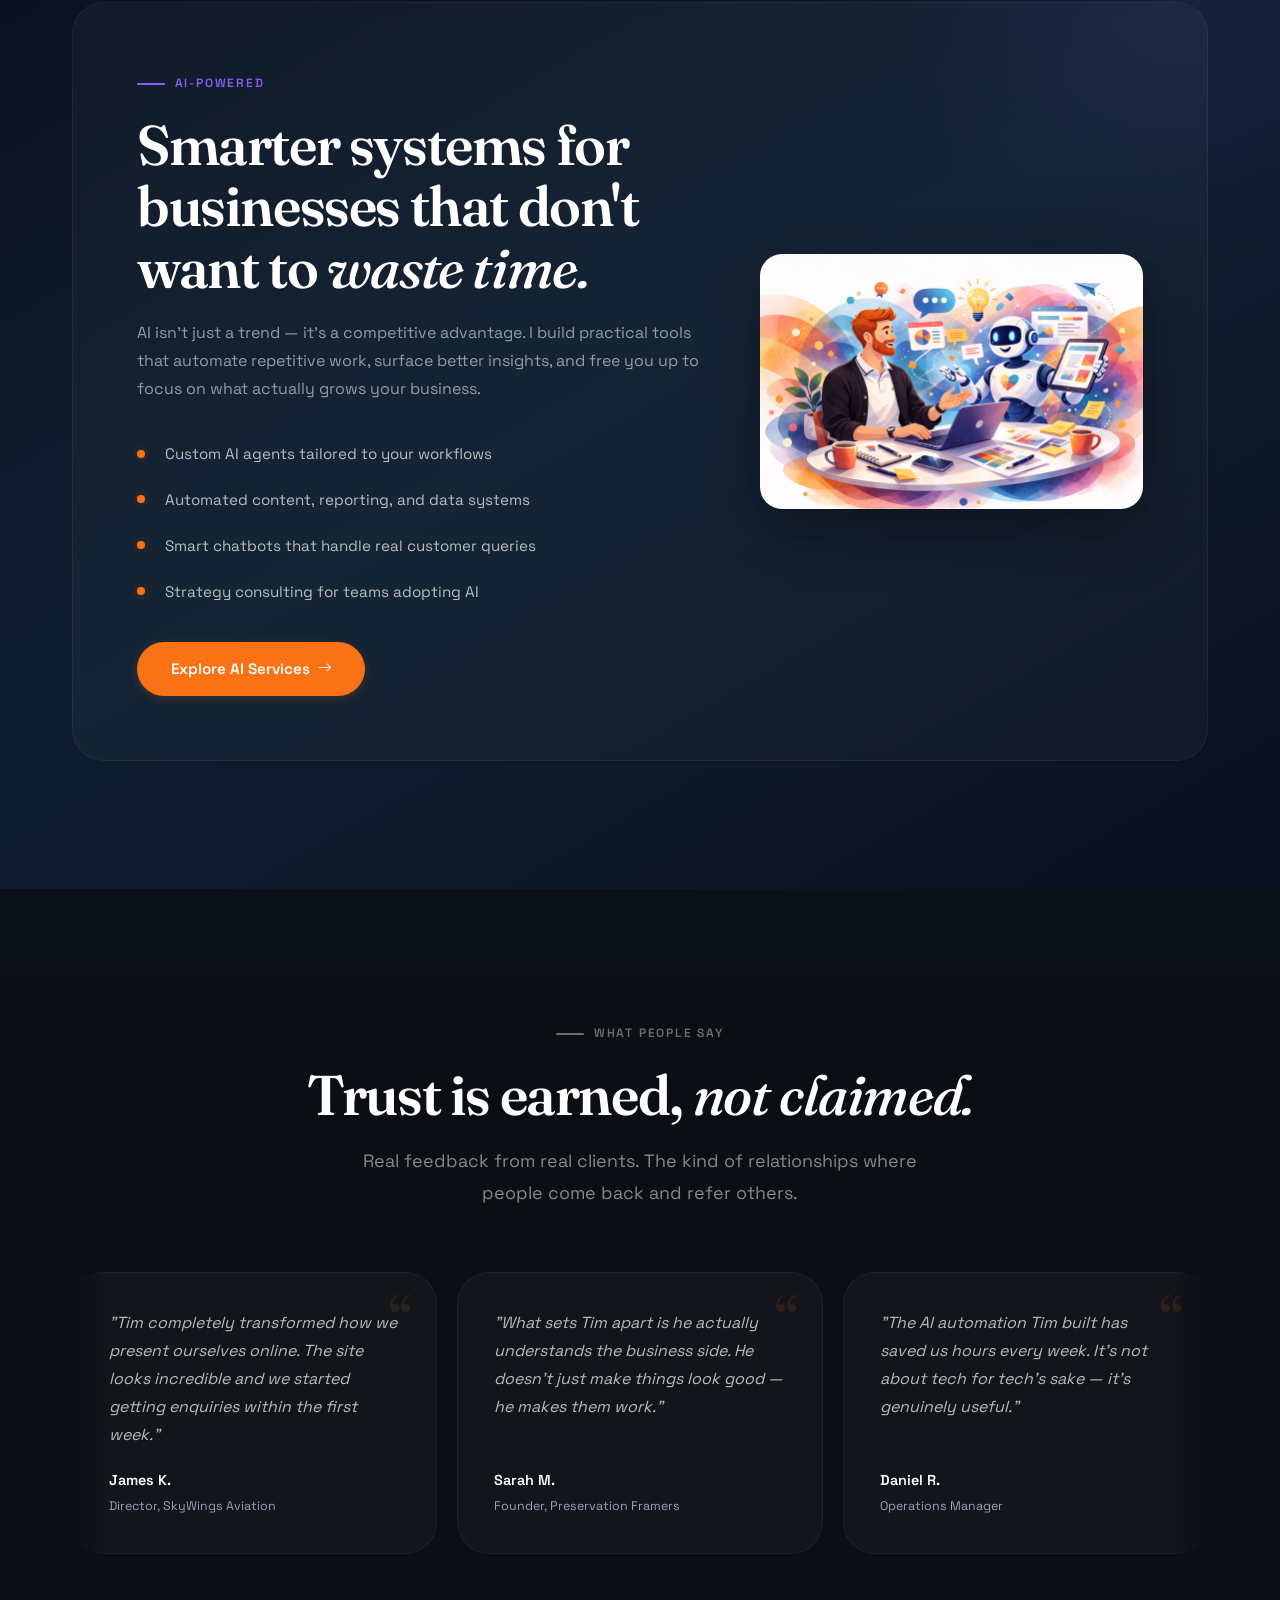
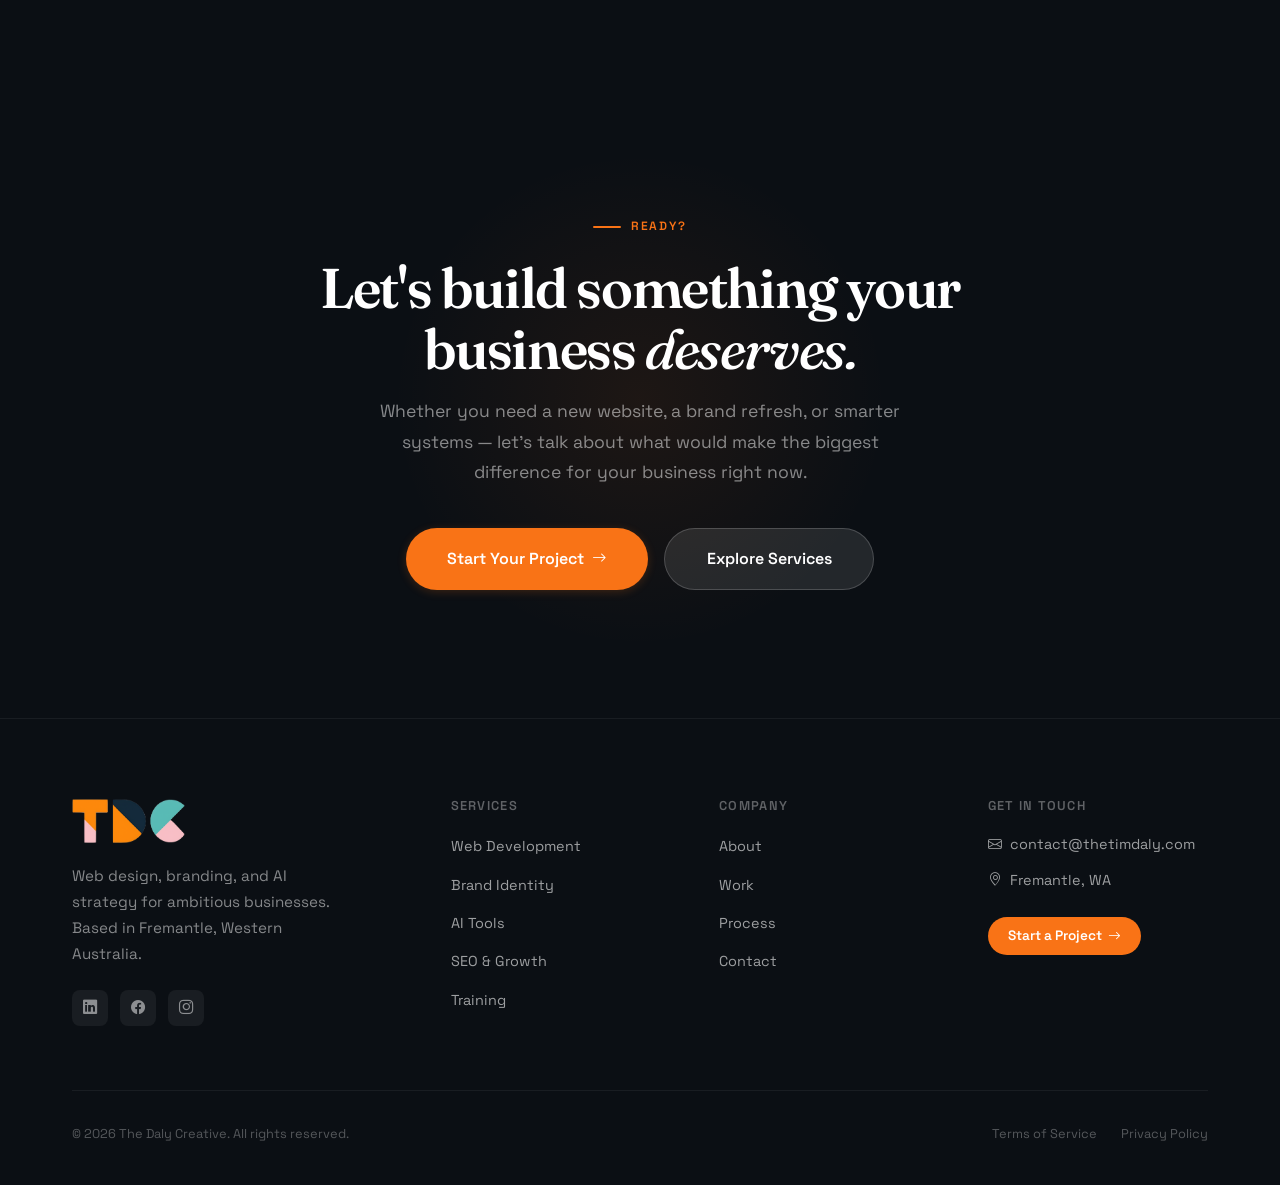
==== commit d2dd38b5: "Enhance navigation & footer: sticky nav, teal CTA, vibrant footer logo, and layout fixes" ====
--- a/index.html
+++ b/index.html
@@ -2,1271 +2,763 @@
 <html lang="en">
 
 <head>
-	<!--===== HEAD TAGS =====-->
 	<meta charset="UTF-8" />
 	<meta name="viewport" content="width=device-width, initial-scale=1.0" />
-	<!--Page Title-->
-	<title>The Daly Creative | Creative Strategy Meets Smart Automation</title>
-	<!--Description-->
+	<title>The Daly Creative | Web Design, Branding & AI Strategy — Perth, WA</title>
 	<meta name="description"
-		content="We help brands grow through design, tech, and tools that think with you. Brand identity, web development, AI tools, and market research." />
-	<!--Favicon-->
-	<link rel="icon" type="image/png" href="/images/tdc-flavicon1-1563x.png" />
-	<!--Bootstrap Icons-->
+		content="Premium web design, branding, and AI-powered digital strategy for ambitious businesses. Based in Fremantle, serving brands that want to stand out and convert." />
+	<meta name="keywords"
+		content="web design Perth, branding Fremantle, AI automation, digital strategy, web development Western Australia" />
+	<link rel="icon" type="image/png" href="images/icons/icon-x256.png" />
+
+	<link rel="preconnect" href="https://fonts.googleapis.com" />
+	<link rel="preconnect" href="https://fonts.gstatic.com" crossorigin />
+
 	<link rel="stylesheet" href="https://cdn.jsdelivr.net/npm/bootstrap-icons@1.11.3/font/bootstrap-icons.min.css" />
-	<!-- Flaticon UICONS -->
 	<link rel="stylesheet"
 		href="https://cdn-uicons.flaticon.com/2.6.0/uicons-regular-rounded/css/uicons-regular-rounded.css" />
 	<link rel="stylesheet"
 		href="https://cdn-uicons.flaticon.com/2.6.0/uicons-solid-rounded/css/uicons-solid-rounded.css" />
-	<!-- AOS Animate on Scroll -->
-	<link rel="stylesheet" href="https://cdn.jsdelivr.net/npm/aos@2.3.4/dist/aos.css" />
-	<!--Main Stylesheet-->
+
 	<link rel="stylesheet" href="styles.css" />
-	<!--Tailwind CSS -->
-	<script src="https://cdn.tailwindcss.com"></script>
 </head>
 
 <body>
-	<!-- ===== NAV BAR ===== -->
+	<!-- ===== NAVIGATION ===== -->
 	<nav>
 		<div class="nav-container">
 			<a href="index.html" class="logo">
-				<img src="images/icons/logo-1300x507.png" alt="The Daly Creative" height="48" />
+				<img src="images/icons/logo-1300x507.png" alt="The Daly Creative" height="42" />
 			</a>
+
 			<input type="checkbox" id="nav-toggle" class="nav-toggle" />
-			<label for="nav-toggle" class="nav-toggle-label" aria-label="Toggle menu">
+			<label for="nav-toggle" class="nav-toggle-label" aria-label="Toggle navigation">
 				<span></span><span></span><span></span>
 			</label>
+
 			<ul class="nav-links">
-				<li data-color="teal"><a href="index.html" class="active"><i
-							class="fi fi-rr-home nav-icon"></i><span>Home</span></a></li>
-				<li class="nav-has-dropdown" data-color="amber">
-					<a href="about.html"><i class="fi fi-rr-user nav-icon"></i><span>About</span><i
-							class="fi fi-rr-angle-small-down nav-chevron"></i></a>
+				<li data-color="orange">
+					<a href="index.html" class="active">Home</a>
+				</li>
+				<li class="nav-has-dropdown" data-color="teal">
+					<a href="services.html">
+						Services <i class="bi bi-chevron-down nav-chevron"></i>
+					</a>
 					<div class="nav-dropdown">
 						<div class="nav-dropdown-grid">
-							<a href="about.html#what-drives-us" class="nav-dropdown-card"
-								style="--card-accent: var(--amber);"><i class="fi fi-rr-bulb nav-dropdown-icon"></i>
-								<div><strong>Our Approach</strong><span>The mission & mindset</span></div>
-							</a>
-							<a href="about.html#core-values" class="nav-dropdown-card"
-								style="--card-accent: var(--purple);"><i
-									class="fi fi-rr-users-alt nav-dropdown-icon"></i>
-								<div><strong>Our Mission</strong><span>The Daly Creative Way</span></div>
-							</a>
-							<a href="about.html#the-journey" class="nav-dropdown-card"
-								style="--card-accent: var(--orange);"><i
-									class="fi fi-rr-time-past nav-dropdown-icon"></i>
-								<div><strong>The Journey</strong><span>Experience & expertise</span></div>
-							</a>
-							<a href="about.html#academic-background" class="nav-dropdown-card"
-								style="--card-accent: var(--teal);"><i class="fi fi-rr-book nav-dropdown-icon"></i>
-								<div><strong>Academic</strong><span>Education & foundations</span></div>
+							<a href="services.html#web-dev" class="nav-dropdown-card">
+								<i class="fi fi-rr-browser nav-dropdown-icon"></i>
+								<div><strong>Web Development</strong><span>Fast, beautiful, conversion-ready sites</span></div>
+							</a>
+							<a href="services.html#brand-identity" class="nav-dropdown-card">
+								<i class="fi fi-rr-palette nav-dropdown-icon"></i>
+								<div><strong>Brand Identity</strong><span>Logos, guidelines, visual systems</span></div>
+							</a>
+							<a href="services.html#seo" class="nav-dropdown-card">
+								<i class="fi fi-rr-chart-line-up nav-dropdown-icon"></i>
+								<div><strong>SEO & Growth</strong><span>Get found, get leads, grow</span></div>
+							</a>
+							<a href="services.html#ai-strategy" class="nav-dropdown-card">
+								<i class="fi fi-rr-brain nav-dropdown-icon"></i>
+								<div><strong>AI Strategy</strong><span>Smart automation for real workflows</span></div>
+							</a>
+							<div class="nav-dropdown-divider"></div>
+							<a href="ai-tools.html" class="nav-dropdown-card nav-dropdown-card--dark">
+								<i class="fi fi-rr-robot nav-dropdown-icon"></i>
+								<div><strong>AI Tools & Automation</strong><span>Custom agents, chatbots, workflow systems</span></div>
+							</a>
+							<a href="cyber-security.html" class="nav-dropdown-card nav-dropdown-card--maroon">
+								<i class="fi fi-rr-shield-check nav-dropdown-icon"></i>
+								<div><strong>Cyber Security</strong><span>Protection, audits, and compliance</span></div>
 							</a>
 						</div>
 					</div>
 				</li>
-				<li class="nav-has-dropdown" data-color="orange">
-					<a href="services.html"><i class="fi fi-rr-apps nav-icon"></i><span>Services</span><i
-							class="fi fi-rr-angle-small-down nav-chevron"></i></a>
+				<li data-color="purple"><a href="work.html">Work</a></li>
+				<li class="nav-has-dropdown" data-color="amber">
+					<a href="process.html">
+						Process <i class="bi bi-chevron-down nav-chevron"></i>
+					</a>
 					<div class="nav-dropdown">
 						<div class="nav-dropdown-grid">
-							<!-- Build Your Foundation -->
-							<a href="services.html#cat-brand" class="nav-dropdown-card"
-								style="--card-accent: var(--orange);"><i class="fi fi-rr-globe nav-dropdown-icon"></i>
-								<div><strong>Custom Website Development</strong></div>
-							</a>
-							<a href="services.html#cat-brand" class="nav-dropdown-card"
-								style="--card-accent: var(--orange);"><i
-									class="fi fi-rr-paint-brush nav-dropdown-icon"></i>
-								<div><strong>Strategic Branding &amp; Identity</strong></div>
-							</a>
-							<a href="services.html#cat-brand" class="nav-dropdown-card"
-								style="--card-accent: var(--orange);"><i class="fi fi-rr-search nav-dropdown-icon"></i>
-								<div><strong>Localized SEO Visibility</strong></div>
-							</a>
-							<a href="services.html#cat-brand" class="nav-dropdown-card"
-								style="--card-accent: var(--orange);"><i
-									class="fi fi-rr-megaphone nav-dropdown-icon"></i>
-								<div><strong>Managed Ad Campaigns</strong></div>
-							</a>
-							<!-- Work Smarter, Not Harder -->
-							<a href="services.html#cat-ai" class="nav-dropdown-card"
-								style="--card-accent: var(--purple);"><i class="fi fi-rr-brain nav-dropdown-icon"></i>
-								<div><strong>AI Strategy &amp; Navigation</strong></div>
-							</a>
-							<a href="services.html#cat-ai" class="nav-dropdown-card"
-								style="--card-accent: var(--purple);"><i class="fi fi-rr-bolt nav-dropdown-icon"></i>
-								<div><strong>Workflow Automation</strong></div>
-							</a>
-							<a href="services.html#cat-ai" class="nav-dropdown-card"
-								style="--card-accent: var(--purple);"><i
-									class="fi fi-rr-magic-wand nav-dropdown-icon"></i>
-								<div><strong>AI Content Support</strong></div>
-							</a>
-							<a href="services.html#cat-ai" class="nav-dropdown-card"
-								style="--card-accent: var(--purple);"><i
-									class="fi fi-rr-comment-dots nav-dropdown-icon"></i>
-								<div><strong>Smart Chatbots</strong></div>
-							</a>
-							<!-- Grow with Confidence -->
-							<a href="services.html#cat-growth" class="nav-dropdown-card"
-								style="--card-accent: var(--teal);"><i
-									class="fi fi-rr-chart-line-up nav-dropdown-icon"></i>
-								<div><strong>Data Insights</strong></div>
-							</a>
-							<a href="services.html#cat-growth" class="nav-dropdown-card"
-								style="--card-accent: var(--teal);"><i class="fi fi-rr-handshake nav-dropdown-icon"></i>
-								<div><strong>Grow &amp; Support Plan</strong></div>
-							</a>
-							<a href="services.html#cat-growth" class="nav-dropdown-card"
-								style="--card-accent: var(--teal);"><i class="fi fi-rr-book nav-dropdown-icon"></i>
-								<div><strong>Training &amp; Empowerment</strong></div>
-							</a>
-							<a href="services.html#cat-growth" class="nav-dropdown-card"
-								style="--card-accent: var(--teal);"><i class="fi fi-rr-sparkles nav-dropdown-icon"></i>
-								<div><strong>Future-Proofing</strong></div>
-							</a>
-							<div class="nav-dropdown-divider"></div>
-							<!-- Featured Services -->
-							<a href="cyber-security.html" class="nav-dropdown-card nav-dropdown-card--dark"
-								style="--card-accent: #c94050; --card-bg: #0c0612;"><i
-									class="bi bi-shield-lock nav-dropdown-icon"></i>
-								<div><strong>Cyber Security</strong><span>Audits, monitoring, response</span></div>
-							</a>
-							<a href="ai-tools.html" class="nav-dropdown-card nav-dropdown-card--dark"
-								style="--card-accent: #0d1b2a; --card-bg: #0a1628;"><i
-									class="fi fi-rr-brain nav-dropdown-icon"></i>
-								<div><strong>AI Tools</strong><span>GPT agents, smart integrations</span></div>
+							<a href="process.html#discover" class="nav-dropdown-card">
+								<i class="fi fi-rr-search nav-dropdown-icon"></i>
+								<div><strong>01 Discover</strong><span>Research, goals, and strategy</span></div>
+							</a>
+							<a href="process.html#design" class="nav-dropdown-card">
+								<i class="fi fi-rr-interrogation nav-dropdown-icon"></i>
+								<div><strong>02 Design</strong><span>Wireframes, UI, and branding</span></div>
+							</a>
+							<a href="process.html#build" class="nav-dropdown-card">
+								<i class="fi fi-rr-code-simple nav-dropdown-icon"></i>
+								<div><strong>03 Build</strong><span>Development and optimization</span></div>
+							</a>
+							<a href="process.html#launch" class="nav-dropdown-card">
+								<i class="fi fi-rr-rocket-lunch nav-dropdown-icon"></i>
+								<div><strong>04 Launch</strong><span>Deployment and growth</span></div>
 							</a>
 						</div>
 					</div>
 				</li>
 				<li class="nav-has-dropdown" data-color="blue">
-					<a href="blueprint.html"><i class="fi fi-rr-map nav-icon"></i><span>Process</span><i
-							class="fi fi-rr-angle-small-down nav-chevron"></i></a>
+					<a href="about.html">
+						About <i class="bi bi-chevron-down nav-chevron"></i>
+					</a>
 					<div class="nav-dropdown">
 						<div class="nav-dropdown-grid">
-							<a href="blueprint.html#bp-method" class="nav-dropdown-card"
-								style="--card-accent: var(--orange);"><i class="fi fi-rr-bulb nav-dropdown-icon"></i>
-								<div><strong>Our Method</strong><span>Strategy &amp; mindset</span></div>
-							</a>
-							<a href="blueprint.html#bp-timeline" class="nav-dropdown-card"
-								style="--card-accent: var(--teal);"><i class="fi fi-rr-route nav-dropdown-icon"></i>
-								<div><strong>The Journey</strong><span>Four-phase process</span></div>
-							</a>
-							<a href="blueprint.html#bp-impact" class="nav-dropdown-card"
-								style="--card-accent: var(--purple);"><i class="fi fi-rr-bolt nav-dropdown-icon"></i>
-								<div><strong>Our Impact</strong><span>Real outcomes</span></div>
-							</a>
-							<a href="blueprint.html#bp-grow" class="nav-dropdown-card"
-								style="--card-accent: var(--ocean);"><i class="fi fi-rr-seedling nav-dropdown-icon"></i>
-								<div><strong>Designed to Grow</strong><span>Built for what's next</span></div>
+							<a href="about.html#the-founder" class="nav-dropdown-card">
+								<i class="fi fi-rr-user nav-dropdown-icon"></i>
+								<div><strong>The Founder</strong><span>Meet Tim Daly</span></div>
+							</a>
+							<a href="about.html#values" class="nav-dropdown-card">
+								<i class="fi fi-rr-heart nav-dropdown-icon"></i>
+								<div><strong>Values</strong><span>What drives the creative work</span></div>
 							</a>
 						</div>
 					</div>
 				</li>
-				<li class="nav-has-dropdown" data-color="coral">
-					<a href="portfolio.html"><i class="fi fi-rr-briefcase nav-icon"></i><span>Work</span><i
-							class="fi fi-rr-angle-small-down nav-chevron"></i></a>
-					<div class="nav-dropdown">
-						<div class="nav-dropdown-grid">
-							<a href="portfolio.html#skywings" class="nav-dropdown-card"
-								style="--card-accent: #4c8cbc;"><i
-									class="fi fi-rr-plane-departure nav-dropdown-icon"></i>
-								<div><strong>SkyWings</strong><span>Aviation &amp; leisure</span></div>
-							</a>
-							<a href="portfolio.html#preservation" class="nav-dropdown-card"
-								style="--card-accent: #8b6914;"><i class="fi fi-rr-picture nav-dropdown-icon"></i>
-								<div><strong>Preservation Framers</strong><span>Art &amp; framing</span></div>
-							</a>
-							<a href="portfolio.html#wcep" class="nav-dropdown-card" style="--card-accent: #2d8a4e;"><i
-									class="fi fi-rr-hammer nav-dropdown-icon"></i>
-								<div><strong>WCE Pros</strong><span>Exterior services</span></div>
-							</a>
-							<a href="portfolio.html#drumplings" class="nav-dropdown-card"
-								style="--card-accent: #e85d3a;"><i class="fi fi-rr-utensils nav-dropdown-icon"></i>
-								<div><strong>Drumplings</strong><span>Hospitality &amp; food</span></div>
-							</a>
-							<a href="portfolio.html#dora-health" class="nav-dropdown-card"
-								style="--card-accent: #e06088;"><i class="fi fi-rr-heart nav-dropdown-icon"></i>
-								<div><strong>Dora Health</strong><span>Health &amp; wellness</span></div>
-							</a>
-							<a href="portfolio.html#pawfection" class="nav-dropdown-card"
-								style="--card-accent: #f5a623;"><i class="fi fi-rr-paw nav-dropdown-icon"></i>
-								<div><strong>Pawfection</strong><span>Pet services</span></div>
-							</a>
-							<div class="nav-dropdown-divider"></div>
-							<a href="portfolio.html#consulting" class="nav-dropdown-card nav-dropdown-card--full"
-								style="--card-accent: var(--teal);"><i class="fi fi-rr-handshake nav-dropdown-icon"></i>
-								<div><strong>Consulting &amp; Advisory</strong><span>Strategy, direction &amp;
-										partnerships</span></div>
-							</a>
-						</div>
-					</div>
-				</li>
-				<li class="nav-mobile-cta-item"><a class="nav-mobile-cta" href="contact.html"><i
-							class="fi fi-rr-calendar nav-icon"></i> Enquire Now</a></li>
+				<li><a href="contact.html" class="nav-cta">Start a Project <i class="bi bi-arrow-right nav-icon"></i></a></li>
 			</ul>
-			<div class="nav-overlay"></div>
-			<a class="nav-cta" href="contact.html"><i class="fi fi-rr-calendar nav-icon"></i> Enquire Now</a>
+
+			<div class="nav-overlay" onclick="document.getElementById('nav-toggle').checked = false"></div>
 		</div>
 	</nav>
+
+	<!-- ===== HERO ===== -->
+	<section class="hero">
+		<!-- Animated gradient orbs -->
+		<div class="hero-orb hero-orb--orange" aria-hidden="true"></div>
+		<div class="hero-orb hero-orb--teal" aria-hidden="true"></div>
+		<div class="hero-orb hero-orb--purple" aria-hidden="true"></div>
+
+		<!-- Grid overlay -->
+		<div class="hero-grid-overlay" aria-hidden="true"></div>
+
+		<div class="container">
+			<div class="hero-content">
+				<div class="hero-badge">
+					<span class="dot"></span>
+					Web Design & AI Strategy — Fremantle, WA
+				</div>
+
+				<h1>Websites that <span class="accent">work harder</span> than your last one.</h1>
+
+				<p class="hero-sub">
+					Design, development, and AI-powered systems for businesses that want a digital
+					presence worth paying attention to. Strategic, beautiful, built to convert.
+				</p>
+
+				<div class="hero-actions">
+					<a href="contact.html" class="btn btn--accent btn--lg">
+						Start Your Project
+						<i class="bi bi-arrow-right"></i>
+					</a>
+					<a href="work.html" class="btn btn--light btn--lg">
+						See the Work
+					</a>
+				</div>
+
+				<div class="hero-proof">
+					<div class="hero-stat">
+						<div class="hero-stat-number" data-count="6">0</div>
+						<div class="hero-stat-label">Client brands built</div>
+					</div>
+					<div class="hero-stat">
+						<div class="hero-stat-number" data-count="12">0</div>
+						<div class="hero-stat-label">Services offered</div>
+					</div>
+					<div class="hero-stat">
+						<div class="hero-stat-number" data-count="100" data-suffix="%">0</div>
+						<div class="hero-stat-label">Tailored to your business</div>
+					</div>
+				</div>
+			</div>
+		</div>
+	</section>
+
+	<!-- ===== SERVICES OVERVIEW ===== -->
+	<section class="services-section" id="services">
+		<div class="container">
+			<div class="section-header reveal">
+				<span class="section-label">What I Do</span>
+				<h2>Design, build, and automate — so your business <em>actually</em> grows.</h2>
+				<p>
+					Every service is built around one thing: making your digital presence generate real results.
+					No fluff. No filler. Just smart strategy and sharp execution.
+				</p>
+			</div>
+
+			<div class="services-grid">
+				<div class="service-card reveal reveal-delay-1">
+					<div class="service-icon" style="background: var(--orange-light);">
+						<i class="fi fi-rr-browser" style="color: var(--orange);"></i>
+					</div>
+					<h3>Web Design & Development</h3>
+					<p>
+						Custom websites built for speed, clarity, and conversion.
+						No templates. No page builders. Just clean code and thoughtful design
+						that makes your business look as good as it is.
+					</p>
+					<a href="services.html#web-dev" class="learn-more">
+						Learn more <i class="bi bi-arrow-right"></i>
+					</a>
+				</div>
+
+				<div class="service-card reveal reveal-delay-2">
+					<div class="service-icon" style="background: rgba(245, 158, 11, 0.07);">
+						<i class="fi fi-rr-palette" style="color: var(--amber);"></i>
+					</div>
+					<h3>Branding & Identity</h3>
+					<p>
+						Logos, colour systems, typography, brand guidelines — the visual
+						foundation that makes your business feel credible, cohesive, and
+						impossible to ignore.
+					</p>
+					<a href="services.html#brand-identity" class="learn-more">
+						Learn more <i class="bi bi-arrow-right"></i>
+					</a>
+				</div>
+
+				<div class="service-card reveal reveal-delay-3">
+					<div class="service-icon" style="background: var(--purple-light);">
+						<i class="fi fi-rr-brain" style="color: var(--purple);"></i>
+					</div>
+					<h3>AI Tools & Automation</h3>
+					<p>
+						Custom AI agents, workflow automation, smart chatbots, and content
+						systems. Real tools that save you time and make your operations
+						sharper — not just buzzwords.
+					</p>
+					<a href="ai-tools.html" class="learn-more">
+						Learn more <i class="bi bi-arrow-right"></i>
+					</a>
+				</div>
+
+				<div class="service-card reveal reveal-delay-4">
+					<div class="service-icon" style="background: var(--teal-light);">
+						<i class="fi fi-rr-chart-line-up" style="color: var(--teal);"></i>
+					</div>
+					<h3>SEO & Lead Generation</h3>
+					<p>
+						Local SEO, managed ad campaigns, and conversion-focused strategy
+						so your site doesn't just look good — it actually gets found and
+						brings in enquiries.
+					</p>
+					<a href="services.html#seo" class="learn-more">
+						Learn more <i class="bi bi-arrow-right"></i>
+					</a>
+				</div>
+
+				<div class="service-card reveal reveal-delay-5">
+					<div class="service-icon" style="background: rgba(59, 130, 246, 0.07);">
+						<i class="fi fi-rr-rocket-lunch" style="color: var(--blue);"></i>
+					</div>
+					<h3>Growth & Support Plans</h3>
+					<p>
+						Ongoing site maintenance, analytics, content updates, and strategic
+						guidance. A long-term partner who keeps your digital presence
+						evolving as your business does.
+					</p>
+					<a href="services.html#growth" class="learn-more">
+						Learn more <i class="bi bi-arrow-right"></i>
+					</a>
+				</div>
+
+				<div class="service-card reveal reveal-delay-6">
+					<div class="service-icon" style="background: rgba(244, 63, 94, 0.07);">
+						<i class="fi fi-rr-graduation-cap" style="color: var(--coral);"></i>
+					</div>
+					<h3>Training & Empowerment</h3>
+					<p>
+						Workshops and hands-on training so your team can manage your site,
+						use AI tools confidently, and keep your digital systems running
+						without depending on anyone else.
+					</p>
+					<a href="services.html#training" class="learn-more">
+						Learn more <i class="bi bi-arrow-right"></i>
+					</a>
+				</div>
+			</div>
+		</div>
+	</section>
+
+	<!-- ===== SELECTED WORK ===== -->
+	<section class="work-section" id="work">
+		<div class="container">
+			<div class="section-header reveal">
+				<span class="section-label">Selected Work</span>
+				<h2>Real projects. <em>Real outcomes.</em></h2>
+				<p>
+					Every project starts with a business problem and ends with a solution
+					that looks, feels, and performs better than what came before.
+				</p>
+			</div>
+
+			<div class="work-grid">
+				<div class="work-card reveal reveal-delay-1">
+					<div class="work-card-image">
+						<img src="images/websites/skywings-website.png"
+							alt="SkyWings Aviation website redesign" loading="lazy" />
+					</div>
+					<div class="work-card-body">
+						<span class="work-card-tag">Web Design + Branding</span>
+						<h3>SkyWings Aviation</h3>
+						<p>Complete rebrand and website build for an aviation training company — from scattered identity to sharp, professional digital presence.</p>
+					</div>
+				</div>
+
+				<div class="work-card reveal reveal-delay-2">
+					<div class="work-card-image">
+						<img src="images/websites/preservationframers-website.png"
+							alt="Preservation Framers website" loading="lazy" />
+					</div>
+					<div class="work-card-body">
+						<span class="work-card-tag">Web Design + SEO</span>
+						<h3>Preservation Framers</h3>
+						<p>A bespoke framing business needed a site that reflected their craftsmanship. Clean, elegant, built to generate local enquiries.</p>
+					</div>
+				</div>
+
+				<div class="work-card reveal reveal-delay-3">
+					<div class="work-card-image">
+						<img src="images/websites/drumplings-website.png"
+							alt="Drumplings website" loading="lazy" />
+					</div>
+					<div class="work-card-body">
+						<span class="work-card-tag">Web Design + Brand Identity</span>
+						<h3>Drumplings</h3>
+						<p>Food brand meets bold design. A vibrant website for a hospitality brand that needed personality, clarity, and a strong online ordering flow.</p>
+					</div>
+				</div>
+
+				<div class="work-card reveal reveal-delay-4">
+					<div class="work-card-image">
+						<img src="images/websites/dorahealth-website.png"
+							alt="Dora Health website" loading="lazy" />
+					</div>
+					<div class="work-card-body">
+						<span class="work-card-tag">Web Design + UX</span>
+						<h3>Dora Health</h3>
+						<p>Health-tech platform design focused on trust, clarity, and accessibility. Making complex health services feel approachable and credible.</p>
+					</div>
+				</div>
+			</div>
+
+			<div style="text-align: center; margin-top: 3.5rem;" class="reveal">
+				<a href="work.html" class="btn btn--ghost">
+					View All Projects <i class="bi bi-arrow-right"></i>
+				</a>
+			</div>
+		</div>
+	</section>
+
+	<!-- ===== WHY WORK WITH ME ===== -->
+	<section class="why-section" id="why">
+		<div class="container">
+			<div class="section-header text-center reveal">
+				<span class="section-label" style="justify-content: center;">Why The Daly Creative</span>
+				<h2>Not another generic freelancer.</h2>
+				<p>
+					You get one person who understands design, code, strategy, and AI —
+					not a revolving door of juniors or a faceless agency.
+				</p>
+			</div>
+
+			<div class="why-grid">
+				<div class="why-item reveal reveal-delay-1">
+					<div class="why-icon"><i class="fi fi-rr-lightbulb-on"></i></div>
+					<h3>Strategic, not just visual</h3>
+					<p>Every design decision is tied to a business goal. You get something that looks premium and actually drives leads, trust, and revenue.</p>
+				</div>
+
+				<div class="why-item reveal reveal-delay-2">
+					<div class="why-icon"><i class="fi fi-rr-code-simple"></i></div>
+					<h3>One person, full stack</h3>
+					<p>Design, development, branding, AI, strategy — handled by someone who sees the full picture. No handoff gaps. No communication breakdowns.</p>
+				</div>
+
+				<div class="why-item reveal reveal-delay-3">
+					<div class="why-icon"><i class="fi fi-rr-robot"></i></div>
+					<h3>AI-forward thinking</h3>
+					<p>I use AI as a real tool — not a gimmick. From workflow automation to smart content systems, your business gets practical efficiency gains.</p>
+				</div>
+
+				<div class="why-item reveal reveal-delay-4">
+					<div class="why-icon"><i class="fi fi-rr-comment-alt-check"></i></div>
+					<h3>Straight talk, no jargon</h3>
+					<p>You'll always know what's happening, why, and what it costs. I explain things clearly and make decisions that respect your budget and timeline.</p>
+				</div>
+
+				<div class="why-item reveal reveal-delay-5">
+					<div class="why-icon"><i class="fi fi-rr-bullseye-arrow"></i></div>
+					<h3>Conversion-focused</h3>
+					<p>Your website isn't art — it's a business tool. Every page, every section, every CTA is designed to turn visitors into enquiries and clients.</p>
+				</div>
+
+				<div class="why-item reveal reveal-delay-6">
+					<div class="why-icon"><i class="fi fi-rr-heart"></i></div>
+					<h3>Invested in your success</h3>
+					<p>I don't take on 50 clients at once. I take on a handful and give each one real attention. Your success is my reputation.</p>
+				</div>
+			</div>
+		</div>
+	</section>
+
+	<!-- ===== PROCESS PREVIEW ===== -->
+	<section style="background: var(--sand);">
+		<div class="container">
+			<div class="section-header text-center reveal">
+				<span class="section-label" style="justify-content: center;">How It Works</span>
+				<h2>From first conversation to <em>finished product.</em></h2>
+				<p>
+					A clear, collaborative process that keeps you in the loop at every stage.
+					No surprises. No scope creep. Just smart work, delivered well.
+				</p>
+			</div>
+
+			<div class="process-grid">
+				<div class="process-step reveal reveal-delay-1">
+					<div class="process-number">01</div>
+					<h3>Discover</h3>
+					<p>We talk about your business, your goals, your audience. I learn what matters and define what we're building and why.</p>
+				</div>
+				<div class="process-step reveal reveal-delay-2">
+					<div class="process-number">02</div>
+					<h3>Design</h3>
+					<p>Strategy becomes visual. Wireframes, mockups, brand direction — all refined with your feedback before anything gets built.</p>
+				</div>
+				<div class="process-step reveal reveal-delay-3">
+					<div class="process-number">03</div>
+					<h3>Build</h3>
+					<p>Clean code, responsive layouts, optimised performance. Everything is hand-crafted, tested, and polished to a high standard.</p>
+				</div>
+				<div class="process-step reveal reveal-delay-4">
+					<div class="process-number">04</div>
+					<h3>Launch & Grow</h3>
+					<p>We go live, monitor performance, and iterate. I don't disappear after launch — I help your digital presence keep evolving.</p>
+				</div>
+			</div>
+
+			<div style="text-align: center; margin-top: 3.5rem;" class="reveal">
+				<a href="process.html" class="btn btn--ghost">
+					See the Full Process <i class="bi bi-arrow-right"></i>
+				</a>
+			</div>
+		</div>
+	</section>
+
+	<!-- ===== AI & AUTOMATION FEATURE ===== -->
+	<section class="ai-tools-section" id="ai">
+		<div class="container">
+			<div class="ai-tools-feature reveal-scale">
+				<div class="ai-feature-content">
+					<div class="ai-feature-text">
+						<span class="section-label" style="color: var(--purple);">AI-Powered</span>
+						<h2>Smarter systems for businesses that don't want to <em>waste time.</em></h2>
+						<p>
+							AI isn't just a trend — it's a competitive advantage. I build practical tools
+							that automate repetitive work, surface better insights, and free you up to
+							focus on what actually grows your business.
+						</p>
+						<ul class="ai-feature-list">
+							<li>Custom AI agents tailored to your workflows</li>
+							<li>Automated content, reporting, and data systems</li>
+							<li>Smart chatbots that handle real customer queries</li>
+							<li>Strategy consulting for teams adopting AI</li>
+						</ul>
+						<a href="ai-tools.html" class="btn btn--accent">
+							Explore AI Services <i class="bi bi-arrow-right"></i>
+						</a>
+					</div>
+					<div class="ai-feature-visual">
+						<img src="images/hero-images/hero-ai.png" alt="AI-powered automation tools"
+							loading="lazy" />
+					</div>
+				</div>
+			</div>
+		</div>
+	</section>
+
+	<!-- ===== TESTIMONIALS ===== -->
+	<section class="testimonials-section">
+		<div class="container">
+			<div class="section-header text-center reveal">
+				<span class="section-label" style="color: rgba(255,255,255,0.4); justify-content: center;">What People Say</span>
+				<h2>Trust is earned, <em>not claimed.</em></h2>
+				<p>
+					Real feedback from real clients. The kind of relationships
+					where people come back and refer others.
+				</p>
+			</div>
+
+			<div class="testimonial-carousel">
+				<div class="carousel-viewport">
+					<div class="carousel-track">
+						<div class="testimonial-tile">
+							<p class="testimonial-quote">
+								"Tim completely transformed how we present ourselves online. The site looks incredible and we started getting enquiries within the first week."
+							</p>
+							<div class="testimonial-source">James K.<span>Director, SkyWings Aviation</span></div>
+						</div>
+						<div class="testimonial-tile">
+							<p class="testimonial-quote">
+								"What sets Tim apart is he actually understands the business side. He doesn't just make things look good — he makes them work."
+							</p>
+							<div class="testimonial-source">Sarah M.<span>Founder, Preservation Framers</span></div>
+						</div>
+						<div class="testimonial-tile">
+							<p class="testimonial-quote">
+								"The AI automation Tim built has saved us hours every week. It's not about tech for tech's sake — it's genuinely useful."
+							</p>
+							<div class="testimonial-source">Daniel R.<span>Operations Manager</span></div>
+						</div>
+						<div class="testimonial-tile">
+							<p class="testimonial-quote">
+								"Clear communication, no surprises, and a result that exceeded expectations. Would recommend without hesitation."
+							</p>
+							<div class="testimonial-source">Michelle T.<span>Business Owner</span></div>
+						</div>
+						<div class="testimonial-tile">
+							<p class="testimonial-quote">
+								"Finally, someone who can explain tech in plain English and actually deliver on what they promise. A rare combination."
+							</p>
+							<div class="testimonial-source">Luke P.<span>Founder, Health Startup</span></div>
+						</div>
+						<div class="testimonial-tile">
+							<p class="testimonial-quote">
+								"Our brand went from inconsistent and dated to something we're genuinely proud of. The attention to detail was next level."
+							</p>
+							<div class="testimonial-source">Angela W.<span>Creative Director</span></div>
+						</div>
+						<!-- Duplicates for infinite scroll -->
+						<div class="testimonial-tile">
+							<p class="testimonial-quote">"Tim completely transformed how we present ourselves online. The site looks incredible and we started getting enquiries within the first week."</p>
+							<div class="testimonial-source">James K.<span>Director, SkyWings Aviation</span></div>
+						</div>
+						<div class="testimonial-tile">
+							<p class="testimonial-quote">"What sets Tim apart is he actually understands the business side. He doesn't just make things look good — he makes them work."</p>
+							<div class="testimonial-source">Sarah M.<span>Founder, Preservation Framers</span></div>
+						</div>
+						<div class="testimonial-tile">
+							<p class="testimonial-quote">"The AI automation Tim built has saved us hours every week. It's not about tech for tech's sake — it's genuinely useful."</p>
+							<div class="testimonial-source">Daniel R.<span>Operations Manager</span></div>
+						</div>
+						<div class="testimonial-tile">
+							<p class="testimonial-quote">"Clear communication, no surprises, and a result that exceeded expectations. Would recommend without hesitation."</p>
+							<div class="testimonial-source">Michelle T.<span>Business Owner</span></div>
+						</div>
+						<div class="testimonial-tile">
+							<p class="testimonial-quote">"Finally, someone who can explain tech in plain English and actually deliver on what they promise. A rare combination."</p>
+							<div class="testimonial-source">Luke P.<span>Founder, Health Startup</span></div>
+						</div>
+						<div class="testimonial-tile">
+							<p class="testimonial-quote">"Our brand went from inconsistent and dated to something we're genuinely proud of. The attention to detail was next level."</p>
+							<div class="testimonial-source">Angela W.<span>Creative Director</span></div>
+						</div>
+					</div>
+				</div>
+			</div>
+		</div>
+	</section>
+
+	<!-- ===== FINAL CTA ===== -->
+	<section class="cta-section">
+		<div class="container" style="max-width: 720px; position: relative; z-index: 1;">
+			<div class="reveal">
+				<span class="section-label" style="color: var(--orange); justify-content: center;">Ready?</span>
+				<h2>Let's build something your business <em>deserves.</em></h2>
+				<p>
+					Whether you need a new website, a brand refresh, or smarter systems —
+					let's talk about what would make the biggest difference for your business right now.
+				</p>
+				<div class="btn-group">
+					<a href="contact.html" class="btn btn--accent btn--lg">
+						Start Your Project <i class="bi bi-arrow-right"></i>
+					</a>
+					<a href="services.html" class="btn btn--light btn--lg">
+						Explore Services
+					</a>
+				</div>
+			</div>
+		</div>
+	</section>
+
+	<!-- ===== FOOTER ===== -->
+	<footer class="site-footer">
+		<div class="container">
+			<div class="footer-grid">
+				<!-- Brand Column -->
+				<div class="footer-brand">
+					<a href="index.html">
+						<img src="images/icons/logo-1300x507.png" alt="The Daly Creative" style="height: 44px; width: auto; margin-bottom: 1.25rem;" />
+					</a>
+					<p>
+						Web design, branding, and AI strategy for ambitious businesses.
+						Based in Fremantle, Western Australia.
+					</p>
+					<div class="footer-socials">
+						<a href="https://www.linkedin.com/in/thetimdaly/" target="_blank" rel="noopener noreferrer"
+							class="footer-social-link" aria-label="LinkedIn">
+							<i class="bi bi-linkedin"></i>
+						</a>
+						<a href="https://www.facebook.com/thedalycreative/" target="_blank" rel="noopener noreferrer"
+							class="footer-social-link" aria-label="Facebook">
+							<i class="bi bi-facebook"></i>
+						</a>
+						<a href="https://www.instagram.com/thedalycreative/" target="_blank" rel="noopener noreferrer"
+							class="footer-social-link" aria-label="Instagram">
+							<i class="bi bi-instagram"></i>
+						</a>
+					</div>
+				</div>
+
+				<!-- Services Column -->
+				<div>
+					<h4 class="footer-heading">Services</h4>
+					<ul class="footer-links">
+						<li><a href="services.html#web-dev">Web Development</a></li>
+						<li><a href="services.html#brand-identity">Brand Identity</a></li>
+						<li><a href="ai-tools.html">AI Tools</a></li>
+						<li><a href="services.html#seo">SEO & Growth</a></li>
+						<li><a href="services.html#training">Training</a></li>
+					</ul>
+				</div>
+
+				<!-- Company Column -->
+				<div>
+					<h4 class="footer-heading">Company</h4>
+					<ul class="footer-links">
+						<li><a href="about.html">About</a></li>
+						<li><a href="work.html">Work</a></li>
+						<li><a href="process.html">Process</a></li>
+						<li><a href="contact.html">Contact</a></li>
+					</ul>
+				</div>
+
+				<!-- Get in Touch Column -->
+				<div>
+					<h4 class="footer-heading">Get in Touch</h4>
+					<ul class="footer-links">
+						<li>
+							<a href="mailto:contact@thetimdaly.com" class="footer-contact-item">
+								<i class="bi bi-envelope"></i> contact@thetimdaly.com
+							</a>
+						</li>
+						<li>
+							<span class="footer-contact-item">
+								<i class="bi bi-geo-alt"></i> Fremantle, WA
+							</span>
+						</li>
+					</ul>
+					<a href="contact.html" class="footer-cta">
+						Start a Project <i class="bi bi-arrow-right"></i>
+					</a>
+				</div>
+			</div>
+
+			<div class="footer-bottom">
+				<p class="footer-copyright">&copy; 2026 The Daly Creative. All rights reserved.</p>
+				<div class="footer-legal">
+					<a href="terms.html">Terms of Service</a>
+					<a href="privacy.html">Privacy Policy</a>
+				</div>
+			</div>
+		</div>
+	</footer>
+
+	<!-- ===== SCRIPTS ===== -->
 	<script>
-		(function () {
-			const n = document.querySelector('nav');
-			if (!n) return;
-			window.addEventListener('scroll', () => n.classList.toggle('nav--scrolled', window.scrollY > 60));
-			const o = document.querySelector('.nav-overlay');
-			const t = document.getElementById('nav-toggle');
-			if (o && t) o.addEventListener('click', () => { t.checked = false; });
-			document.querySelectorAll('.nav-has-dropdown').forEach(dd => {
-				dd.querySelector(':scope > a').addEventListener('click', function (e) {
-					if (window.innerWidth <= 900) { e.preventDefault(); dd.classList.toggle('is-open'); }
+		// Navbar scroll
+		const nav = document.querySelector("nav");
+		window.addEventListener("scroll", () => {
+			nav.classList.toggle("nav--scrolled", window.scrollY > 40);
+		}, { passive: true });
+
+		// Scroll reveal (unified observer for all reveal variants)
+		const revealObserver = new IntersectionObserver((entries) => {
+			entries.forEach(entry => {
+				if (entry.isIntersecting) {
+					entry.target.classList.add("visible");
+					revealObserver.unobserve(entry.target);
+				}
+			});
+		}, { threshold: 0.08, rootMargin: "0px 0px -80px 0px" });
+
+		document.querySelectorAll(".reveal, .reveal-scale, .reveal-left, .reveal-right").forEach(el => revealObserver.observe(el));
+
+		// Mobile nav close
+		document.querySelectorAll(".nav-links a").forEach(link => {
+			link.addEventListener("click", () => { document.getElementById("nav-toggle").checked = false; });
+		});
+
+		// Smooth anchor scroll
+		document.querySelectorAll('a[href^="#"]').forEach(anchor => {
+			anchor.addEventListener("click", function(e) {
+				const target = document.querySelector(this.getAttribute("href"));
+				if (target) { e.preventDefault(); target.scrollIntoView({ behavior: "smooth" }); }
+			});
+		});
+
+		// Animated stat counters
+		function animateCounters() {
+			document.querySelectorAll("[data-count]").forEach(el => {
+				const target = parseInt(el.dataset.count);
+				const suffix = el.dataset.suffix || "+";
+				const duration = 1800;
+				const start = performance.now();
+
+				function step(now) {
+					const elapsed = now - start;
+					const progress = Math.min(elapsed / duration, 1);
+					const eased = 1 - Math.pow(1 - progress, 3);
+					const current = Math.round(eased * target);
+					el.textContent = current + (progress >= 1 ? suffix : "");
+					if (progress < 1) requestAnimationFrame(step);
+				}
+				requestAnimationFrame(step);
+			});
+		}
+
+		const proofObserver = new IntersectionObserver((entries) => {
+			entries.forEach(entry => {
+				if (entry.isIntersecting) {
+					animateCounters();
+					proofObserver.unobserve(entry.target);
+				}
+			});
+		}, { threshold: 0.5 });
+
+		const heroProof = document.querySelector(".hero-proof");
+		if (heroProof) proofObserver.observe(heroProof);
+
+		// Subtle parallax on hero orbs
+		const orbs = document.querySelectorAll(".hero-orb");
+		if (window.matchMedia("(min-width: 768px)").matches) {
+			document.addEventListener("mousemove", (e) => {
+				const x = (e.clientX / window.innerWidth - 0.5) * 2;
+				const y = (e.clientY / window.innerHeight - 0.5) * 2;
+				orbs.forEach((orb, i) => {
+					const speed = (i + 1) * 8;
+					orb.style.transform = `translate(${x * speed}px, ${y * speed}px)`;
+				});
+			}, { passive: true });
+		}
+
+		// Magnetic button effect
+		if (window.matchMedia("(min-width: 768px) and (hover: hover)").matches) {
+			document.querySelectorAll(".btn--accent, .nav-cta, .footer-cta").forEach(btn => {
+				btn.addEventListener("mousemove", function(e) {
+					const rect = this.getBoundingClientRect();
+					const x = e.clientX - rect.left - rect.width / 2;
+					const y = e.clientY - rect.top - rect.height / 2;
+					this.style.transform = `translateY(-3px) translate(${x * 0.12}px, ${y * 0.12}px)`;
+				});
+				btn.addEventListener("mouseleave", function() {
+					this.style.transform = "";
 				});
 			});
-		})();
+		}
 	</script>
-
-
-	<!-- ===== LANDING HERO SECTION ===== -->
-	<section id="home" class="services-hero">
-		<div class="services-hero-bg"
-			style="background-image: linear-gradient(135deg, rgba(15, 29, 45, 0.92) 0%, rgba(16, 17, 22, 0.88) 100%), url('images/hero-images/hero-landing.png');">
-		</div>
-		<div class="services-hero-content">
-			<div class="services-hero-badge" data-aos="fade-down" data-aos-delay="100">
-				<i class="fi fi-rr-sparkles icon-pulse" style="font-size: 1.1rem; color: #ff8a3d;"></i>
-				<span>Design &middot; Technology &middot; Strategy</span>
-			</div>
-			<h1 data-aos="fade-up" data-aos-delay="200">
-				Creative Strategy<br />
-				Meets <span class="hero-accent">Smart</span> Automation
-			</h1>
-			<p data-aos="fade-up" data-aos-delay="300">
-				We help brands grow through design, tech, and tools that think with you.
-			</p>
-
-			<div class="hero-actions" data-aos="fade-up" data-aos-delay="400"
-				style="display: flex; gap: 1rem; justify-content: center;">
-				<a href="contact.html" class="cta-button">Get Started</a>
-				<a href="#services" class="cta-button secondary">Explore Services</a>
-			</div>
-		</div>
-	</section>
-
-
-	<!-- =====  SERVICES TILES SECTION  ===== -->
-	<section id="services" class="services-section">
-		<div class="container">
-			<!--Services Section Header-->
-			<div class="section-header reveal">
-				<h2>What We Offer</h2>
-				<p>Nine products built to sharpen your brand and scale your growth</p>
-			</div>
-
-			<!--Services Cards Grid-->
-			<div class="services-grid">
-				<!--Service Card 1: Brand Identity -->
-				<div class="service-card reveal stagger-1">
-					<div class="service-icon">
-						<i class="fi fi-rr-paint-brush" style="font-size: 2rem; color: #ff8a3d;"></i>
-					</div>
-					<h3>Brand Identity</h3>
-					<p>
-						Visual identity design, messaging & voice, logos, color systems, and
-						typography that tells your unique story.
-					</p>
-					<a href="services.html#service-branding" class="learn-more">Learn More →</a>
-				</div>
-
-				<!--Service Card 2: Web Design & Development -->
-				<div class="service-card reveal stagger-2">
-					<div class="service-icon">
-						<i class="fi fi-rr-browser" style="font-size: 2rem; color: #4c8cbc;"></i>
-					</div>
-					<h3>Web Design & Development</h3>
-					<p>
-						Modern responsive sites with content-first structure, SEO optimization,
-						and intuitive CMS setup.
-					</p>
-					<a href="services.html#service-web-dev" class="learn-more">Learn More →</a>
-				</div>
-
-				<!--Service Card 3: AI Agents & Automation -->
-				<div class="service-card reveal stagger-3">
-					<div class="service-icon">
-						<i class="fi fi-rr-brain" style="font-size: 2rem; color: #a079cb;"></i>
-					</div>
-					<h3>AI Agents & Automation</h3>
-					<p>
-						Custom GPT assistants, automation flows, 24/7 support agents, and
-						AI-powered insights.
-					</p>
-					<a href="services.html#service-ai-strategy" class="learn-more">Learn More →</a>
-				</div>
-
-				<!--Service Card 4: Market Research -->
-				<div class="service-card reveal stagger-4">
-					<div class="service-icon">
-						<i class="fi fi-rr-chart-pie" style="font-size: 2rem; color: #e3b156;"></i>
-					</div>
-					<h3>Market Research</h3>
-					<p>
-						Surveys, audits, personas, competitor analysis, and messaging fit to
-						position your brand perfectly.
-					</p>
-					<a href="services.html#service-data" class="learn-more">Learn More →</a>
-				</div>
-
-				<!--Service Card 5: Content Systems -->
-				<div class="service-card reveal stagger-5">
-					<div class="service-icon">
-						<i class="fi fi-rr-edit" style="font-size: 2rem; color: #fa9361;"></i>
-					</div>
-					<h3>Content Systems</h3>
-					<p>
-						Content strategy, creative direction, and reusable templates that keep
-						your brand consistent across every channel.
-					</p>
-					<a href="services.html#service-content" class="learn-more">Learn More →</a>
-				</div>
-
-				<!--Service Card 6: Growth Analytics -->
-				<div class="service-card reveal stagger-6">
-					<div class="service-icon">
-						<i class="fi fi-rr-chart-line-up" style="font-size: 2rem; color: #48c9b0;"></i>
-					</div>
-					<h3>Growth Analytics</h3>
-					<p>
-						Dashboards, KPI tracking, and conversion optimization to turn insights
-						into measurable growth.
-					</p>
-					<a href="services.html#service-future" class="learn-more">Learn More →</a>
-				</div>
-
-				<!--Service Card 7: Cyber Security -->
-				<div class="service-card reveal stagger-7">
-					<div class="service-icon">
-						<i class="bi bi-shield-lock-fill" style="font-size: 2rem; color: #c94050;"></i>
-					</div>
-					<h3>Cyber Security</h3>
-					<p>
-						Security audits, employee training, threat monitoring, and incident
-						response — built for businesses that can't afford to be caught off guard.
-					</p>
-					<a href="cyber-security.html" class="learn-more">Learn More →</a>
-				</div>
-
-				<!--Service Card 8: Accessibility Assessment -->
-				<div class="service-card reveal stagger-8">
-					<div class="service-icon">
-						<i class="fi fi-rr-universal-access" style="font-size: 2rem; color: #2f9ea0;"></i>
-					</div>
-					<h3>Accessibility Assessment</h3>
-					<p>
-						WCAG compliance audits, accessibility testing, and remediation strategies
-						to ensure your digital products are inclusive for all users.
-					</p>
-					<a href="services.html#service-accessibility" class="learn-more">Learn More →</a>
-				</div>
-
-				<!--Service Card 9: Workshops & Training -->
-				<div class="service-card reveal stagger-9">
-					<div class="service-icon">
-						<i class="fi fi-rr-users-alt" style="font-size: 2rem; color: #fb837d;"></i>
-					</div>
-					<h3>Workshops & Training</h3>
-					<p>
-						Custom team training programs, skill development sessions, and knowledge
-						transfer to empower your organization with new capabilities.
-					</p>
-					<a href="services.html#service-training" class="learn-more">Learn More →</a>
-				</div>
-			</div>
-		</div>
-	</section>
-
-	<!-- ===== FEATURED SERVICES SECTION ===== -->
-	<section class="featured-services-section">
-		<div class="container">
-			<div class="featured-services-grid">
-				<!-- Cyber Security Tile -->
-				<div class="featured-service-tile featured-service-cyber" style="--accent-color: #c94050;">
-					<div class="featured-service-content">
-						<div class="featured-service-icon">
-							<i class="bi bi-shield-lock-fill"></i>
-						</div>
-						<h3>Don't Wait for the Breach</h3>
-						<p>
-							Every day without protection is another day your business is exposed. Book a free security
-							audit and find out exactly where you stand — before someone else does.
-						</p>
-						<a href="cyber-security.html" class="cta-button featured-service-btn">Book Your Free Audit</a>
-					</div>
-				</div>
-
-				<!-- AI Tools Tile -->
-				<div class="featured-service-tile featured-service-ai" style="--accent-color: #a079cb;">
-					<div class="featured-service-content">
-						<div class="featured-service-icon">
-							<i class="bi bi-robot"></i>
-						</div>
-						<h3>Ready to Automate?</h3>
-						<p>
-							Book a free 30-minute discovery call. We'll map out where AI can save you time, money, and
-							headaches.
-						</p>
-						<a href="ai-tools.html" class="cta-button featured-service-btn">Let's Talk</a>
-					</div>
-				</div>
-			</div>
-		</div>
-	</section>
-
-	<!-- ===== ABOUT SECTION ===== -->
-	<section id="about" class="about-preview"
-		style="background-image: linear-gradient(135deg, rgba(15, 29, 45, 0.75) 0%, rgba(16, 17, 22, 0.75) 100%), url('images/hero-images/hero-landing.png'); background-attachment: fixed; background-size: cover; background-position: center;">
-		<div class="container">
-			<div class="about-content reveal-left">
-				<h2>Built by Creators, <br />for Creators</h2>
-				<p class="about-text">
-					At The Daly Creative, we believe that great brands are built at the
-					intersection of art and intelligence. Our team brings together designers,
-					developers, strategists, and AI specialists who are passionate about
-					helping businesses grow creatively — and intelligently.
-				</p>
-				<p class="about-text">
-					We're not just about making things look good (though we do that too).
-					We're about creating systems, tools, and strategies that empower your
-					brand to thrive in an ever-changing digital landscape.
-				</p>
-				<a href="contact.html" class="cta-button">Work With Us</a>
-			</div>
-		</div>
-	</section>
-
-	<!-- ===== WHY CHOOSE US SECTION (REDESIGNED) ===== -->
-	<section class="home-why-section" id="why-choose-us">
-		<div class="home-why-grid">
-			<!-- Left: Sticky Visual -->
-			<div class="home-why-visual">
-				<div class="home-photo-frame">
-					<img src="images/about-page/meet-tim-yellow-x886.png" alt="Tim Daly - Founder" loading="lazy" />
-					<div class="visual-overlay"></div>
-				</div>
-				<div class="visual-content">
-					<span class="visual-badge"><i class="fi fi-rr-star"></i> The Daly Difference</span>
-					<h3>Built for Impact</h3>
-				</div>
-			</div>
-
-			<!-- Right: Scrolling Content -->
-			<div class="home-why-content">
-				<div class="container container--right">
-					<div class="section-header section-header--left reveal" data-aos="fade-up">
-						<div class="category-badge" style="background: rgba(255, 138, 61, 0.1); color: var(--orange);">
-							<i class="fi fi-rr-bulb icon-float" style="font-size: 1rem; color: #ff8a3d;"></i>
-							<span>Our Advantage</span>
-						</div>
-						<h2>Why Choose The Daly Creative?</h2>
-						<p>We don't just build websites — we build systems that empower your business to grow
-							independently.</p>
-					</div>
-
-					<div class="why-scrolling-items">
-						<div class="why-scroll-item reveal-left" data-aos="fade-up">
-							<div class="why-num" style="--accent: var(--purple);">01</div>
-							<div class="why-body">
-								<h3>Creative Intelligence</h3>
-								<p>Artistic vision meets data-driven AI strategy. We combine human creativity with
-									AI-driven insights.</p>
-								<ul class="why-features">
-									<li><i class="bi bi-check2"></i> Emotional Branding</li>
-									<li><i class="bi bi-check2"></i> Data-Driven Strategy</li>
-								</ul>
-							</div>
-						</div>
-
-						<div class="why-scroll-item reveal-left" data-aos="fade-up" data-aos-delay="100">
-							<div class="why-num" style="--accent: var(--teal);">02</div>
-							<div class="why-body">
-								<h3>Future-Ready Tech</h3>
-								<p>We build scalable web architectures and implement cutting-edge AI automation that
-									streamlines your workflows.</p>
-								<ul class="why-features">
-									<li><i class="bi bi-check2"></i> Scalable Web Apps</li>
-									<li><i class="bi bi-check2"></i> Smart Workflows</li>
-								</ul>
-							</div>
-						</div>
-
-						<div class="why-scroll-item reveal-left" data-aos="fade-up" data-aos-delay="200">
-							<div class="why-num" style="--accent: var(--orange);">03</div>
-							<div class="why-body">
-								<h3>Partnership Approach</h3>
-								<p>We teach you to fish. Beyond project delivery, we provide the training and support
-									your team needs to master your new tools.</p>
-								<ul class="why-features">
-									<li><i class="bi bi-check2"></i> Hands-on Training</li>
-									<li><i class="bi bi-check2"></i> Long-Term Support</li>
-								</ul>
-							</div>
-						</div>
-					</div>
-				</div>
-			</div>
-		</div>
-	</section>
-
-	<!-- ===== THE BLUEPRINT SUMMARY SECTION ===== -->
-	<section class="home-blueprint-section">
-		<div class="container text-center">
-			<div class="section-header reveal" data-aos="fade-up">
-				<div class="category-badge" style="background: rgba(47, 158, 160, 0.1); color: var(--teal);">
-					<i class="fi fi-rr-route icon-float" style="font-size: 1rem; color: var(--teal);"></i>
-					<span>Our Process</span>
-				</div>
-				<h2>Strategy In Motion</h2>
-				<p>Our methodology transitions your brand from its current state to its fullest potential.</p>
-			</div>
-
-			<div class="blueprint-track-wrapper">
-				<div class="blueprint-track-line"></div>
-				<div class="blueprint-mini-grid">
-					<div class="blueprint-mini-item reveal" data-aos="zoom-in" data-aos-delay="100">
-						<div class="bp-mini-icon" style="background: rgba(255, 138, 61, 0.15);">
-							<i class="fi fi-rr-search icon-float" style="color: #ff8a3d;"></i>
-						</div>
-						<h4>Discover</h4>
-						<p>Listening & mapping.</p>
-					</div>
-					<div class="blueprint-mini-item reveal" data-aos="zoom-in" data-aos-delay="200">
-						<div class="bp-mini-icon" style="background: rgba(160, 121, 203, 0.15);">
-							<i class="fi fi-rr-pencil-ruler icon-pulse" style="color: #a079cb;"></i>
-						</div>
-						<h4>Think</h4>
-						<p>Design & strategy.</p>
-					</div>
-					<div class="blueprint-mini-item reveal" data-aos="zoom-in" data-aos-delay="300">
-						<div class="bp-mini-icon" style="background: rgba(72, 201, 176, 0.15);">
-							<i class="fi fi-rr-rocket icon-bounce" style="color: #48c9b0;"></i>
-						</div>
-						<h4>Build</h4>
-						<p>Development & launch.</p>
-					</div>
-					<div class="blueprint-mini-item reveal" data-aos="zoom-in" data-aos-delay="400">
-						<div class="bp-mini-icon" style="background: rgba(251, 131, 125, 0.15);">
-							<i class="fi fi-rr-chart-line-up icon-float" style="color: #fb837d;"></i>
-						</div>
-						<h4>Grow</h4>
-						<p>Optimization & Training.</p>
-					</div>
-				</div>
-			</div>
-
-			<div class="blueprint-cta" data-aos="fade-up" data-aos-delay="500">
-				<a href="blueprint.html" class="cta-button-secondary">Explore the Full Blueprint <i
-						class="bi bi-arrow-right"></i></a>
-			</div>
-		</div>
-	</section>
-
-	<style>
-		/* Redesigned Why Section Sidebar Layout */
-		.home-why-section {
-			background: #fdfaf7;
-			overflow: visible;
-		}
-
-		.home-why-grid {
-			display: grid;
-			grid-template-columns: 1fr 1fr;
-			align-items: start;
-			gap: 0;
-		}
-
-		@media (max-width: 900px) {
-			.home-why-grid {
-				grid-template-columns: 1fr;
-			}
-
-			.home-why-visual {
-				height: 60vh;
-				position: relative;
-				top: 0;
-				padding: 1rem;
-			}
-
-			.home-photo-frame {
-				height: 100%;
-				border-radius: 24px;
-			}
-
-			.home-why-content {
-				padding: 4rem 1rem;
-			}
-
-			.container--right {
-				padding: 0 1.5rem;
-				max-width: 100%;
-			}
-
-			.section-header--left {
-				margin-bottom: 3rem;
-			}
-
-			.why-scrolling-items {
-				gap: 4rem;
-			}
-		}
-
-		.home-why-visual {
-			position: sticky;
-			top: 0;
-			height: 100vh;
-			display: flex;
-			align-items: center;
-			justify-content: center;
-			padding: 2rem;
-		}
-
-		.home-photo-frame {
-			width: 100%;
-			max-width: 500px;
-			aspect-ratio: 4 / 5;
-			position: relative;
-			border-radius: 40px;
-			overflow: hidden;
-			box-shadow: 0 40px 100px rgba(0, 0, 0, 0.1);
-		}
-
-		.home-photo-frame img {
-			width: 100%;
-			height: 100%;
-			object-fit: contain;
-			object-position: bottom center;
-		}
-
-		.visual-overlay {
-			position: absolute;
-			inset: 0;
-			background: linear-gradient(180deg, rgba(15, 29, 45, 0) 50%, rgba(15, 29, 45, 0.6) 100%);
-		}
-
-
-
-		.visual-overlay {
-			position: absolute;
-			inset: 0;
-			background: linear-gradient(180deg, rgba(15, 29, 45, 0) 50%, rgba(15, 29, 45, 0.6) 100%);
-		}
-
-		.visual-content {
-			position: absolute;
-			bottom: 1rem;
-			left: 2rem;
-			color: var(--ink);
-			z-index: 2;
-			margin-top: 2rem;
-			position: relative;
-			text-align: left;
-		}
-
-		.visual-content h3 {
-			color: var(--ink);
-			margin-top: 0.5rem;
-		}
-
-		.visual-badge {
-			display: inline-flex;
-			align-items: center;
-			gap: 0.5rem;
-			background: rgba(255, 255, 255, 0.1);
-			backdrop-filter: blur(10px);
-			padding: 0.5rem 1rem;
-			border-radius: 999px;
-			font-size: 0.8rem;
-			font-weight: 600;
-			margin-bottom: 1rem;
-			border: 1px solid rgba(255, 255, 255, 0.2);
-		}
-
-		.visual-content h3 {
-			font-family: "Fraunces";
-			font-size: 2.5rem;
-		}
-
-		.home-why-content {
-			padding: 8rem 0;
-		}
-
-		.container--right {
-			padding-left: 6rem;
-			padding-right: 4rem;
-			max-width: 800px;
-		}
-
-		.section-header--left {
-			text-align: left;
-			margin-bottom: 5rem;
-		}
-
-		.why-scrolling-items {
-			display: flex;
-			flex-direction: column;
-			gap: 6rem;
-		}
-
-		.why-scroll-item {
-			display: flex;
-			gap: 2.5rem;
-		}
-
-		.why-num {
-			font-family: "Fraunces";
-			font-size: 3.5rem;
-			font-weight: 700;
-			color: var(--accent);
-			opacity: 0.2;
-			line-height: 1;
-		}
-
-		.why-body h3 {
-			font-family: "Fraunces";
-			font-size: 1.8rem;
-			margin-bottom: 1.2rem;
-			color: var(--ink);
-		}
-
-		.why-body p {
-			font-size: 1.05rem;
-			line-height: 1.8;
-			color: var(--slate);
-			margin-bottom: 1.5rem;
-		}
-
-		.why-features {
-			list-style: none;
-			padding: 0;
-			display: grid;
-			grid-template-columns: 1fr 1fr;
-			gap: 1rem;
-		}
-
-		.why-features li {
-			display: flex;
-			align-items: center;
-			gap: 0.6rem;
-			font-weight: 600;
-			font-size: 0.9rem;
-			color: var(--ink);
-		}
-
-		.why-features li i {
-			color: var(--orange);
-			font-size: 1.1rem;
-		}
-
-		/* Blueprint Track/Mini Styles */
-		.blueprint-track-wrapper {
-			position: relative;
-			padding: 4rem 0;
-			margin: 2rem 0;
-		}
-
-		.blueprint-track-line {
-			position: absolute;
-			top: 50%;
-			left: 10%;
-			right: 10%;
-			height: 2px;
-			background: linear-gradient(90deg, transparent, rgba(0, 0, 0, 0.1) 20%, rgba(0, 0, 0, 0.1) 80%, transparent);
-			z-index: 1;
-			transform: translateY(-50%);
-		}
-
-		.blueprint-mini-grid {
-			display: grid;
-			grid-template-columns: repeat(4, 1fr);
-			gap: 1.5rem;
-			position: relative;
-			z-index: 2;
-		}
-
-		.blueprint-mini-item {
-			background: white;
-			padding: 2.5rem 1.5rem;
-			border-radius: 30px;
-			box-shadow: 0 15px 45px rgba(0, 0, 0, 0.05);
-			border: 1px solid rgba(0, 0, 0, 0.03);
-			transition: all 0.4s cubic-bezier(0.34, 1.56, 0.64, 1);
-		}
-
-		.blueprint-mini-item:hover {
-			transform: translateY(-10px);
-			box-shadow: 0 25px 60px rgba(0, 0, 0, 0.1);
-		}
-
-		.bp-mini-icon {
-			width: 70px;
-			height: 70px;
-			border-radius: 20px;
-			display: flex;
-			align-items: center;
-			justify-content: center;
-			margin: 0 auto 1.5rem;
-		}
-
-		.bp-mini-icon i {
-			font-size: 1.8rem;
-		}
-
-		.blueprint-mini-item h4 {
-			font-family: "Fraunces";
-			font-size: 1.3rem;
-			color: var(--ink);
-			margin-bottom: 0.5rem;
-		}
-
-		.blueprint-mini-item p {
-			font-size: 0.9rem;
-			color: var(--slate);
-			line-height: 1.5;
-			margin: 0;
-		}
-
-		@media (max-width: 1024px) {
-			.blueprint-mini-grid {
-				grid-template-columns: repeat(2, 1fr);
-				gap: 2rem;
-			}
-
-			.blueprint-track-line {
-				display: none;
-			}
-		}
-
-		@media (max-width: 600px) {
-			.blueprint-mini-grid {
-				grid-template-columns: 1fr;
-			}
-		}
-
-		/* Impressive Affiliates Section - Homepage Refined */
-		.affiliates-section {
-			padding: 10rem 0;
-			background: #ffffff;
-			overflow: hidden;
-			position: relative;
-		}
-
-		/* Decorative Blobs for Homepage */
-		.home-aff-blob {
-			position: absolute;
-			border-radius: 50%;
-			filter: blur(100px);
-			z-index: 1;
-			opacity: 0.12;
-			pointer-events: none;
-		}
-
-		.home-blob-1 {
-			width: 500px;
-			height: 500px;
-			background: var(--teal);
-			top: -10%;
-			left: -5%;
-		}
-
-		.home-blob-2 {
-			width: 400px;
-			height: 400px;
-			background: var(--purple);
-			bottom: -5%;
-			right: -5%;
-		}
-
-		.affiliates-section h2 {
-			color: var(--ink);
-			text-align: center;
-			margin-bottom: 5rem;
-			font-family: "Fraunces", serif;
-			font-size: 3.5rem;
-			font-weight: 800;
-			z-index: 5;
-			position: relative;
-		}
-
-		.affiliates-section h2 span.brand-accent {
-			position: relative;
-			z-index: 1;
-		}
-
-		.affiliates-section h2 span.brand-accent::after {
-			content: '';
-			position: absolute;
-			bottom: 0.2rem;
-			left: 0;
-			width: 100%;
-			height: 1rem;
-			background: var(--peach);
-			opacity: 0.25;
-			z-index: -1;
-			transform: skewX(-12deg);
-		}
-
-		.home-marquee-row {
-			display: flex;
-			gap: 4rem;
-			padding: 1.5rem 0;
-			white-space: nowrap;
-			z-index: 2;
-			position: relative;
-		}
-
-		.home-marquee-content {
-			display: flex;
-			gap: 4rem;
-			animation: homeMarqueeScroll 45s linear infinite;
-		}
-
-		.home-marquee-row:nth-child(even) .home-marquee-content {
-			animation-direction: reverse;
-		}
-
-		.home-aff-tile {
-			width: 200px;
-			height: 110px;
-			background: #ffffff;
-			border-radius: 24px;
-			display: flex;
-			align-items: center;
-			justify-content: center;
-			padding: 1.2rem;
-			transition: all 0.5s cubic-bezier(0.34, 1.56, 0.64, 1);
-			position: relative;
-			border: 1px solid rgba(0, 0, 0, 0.04);
-			box-shadow: 0 10px 30px rgba(0, 0, 0, 0.02);
-			overflow: hidden;
-		}
-
-		/* Watercolor Ellipse Effect behind tiles */
-		.home-aff-tile::before {
-			content: '';
-			position: absolute;
-			inset: -20%;
-			background: radial-gradient(circle at center, var(--tile-bg, rgba(47, 158, 160, 0.1)), transparent 70%);
-			opacity: 0;
-			transition: opacity 0.4s ease;
-			z-index: 1;
-		}
-
-		.home-aff-tile:hover {
-			transform: scale(1.08) translateY(-5px);
-			box-shadow: 0 20px 50px rgba(0, 0, 0, 0.08);
-			border-color: var(--tile-color, var(--teal));
-		}
-
-		.home-aff-tile:hover::before {
-			opacity: 1;
-		}
-
-		.home-aff-tile img {
-			max-width: 100%;
-			max-height: 100%;
-			object-fit: contain;
-			position: relative;
-			z-index: 2;
-			transition: all 0.4s ease;
-		}
-
-		.home-aff-tile:hover img {
-			transform: scale(1.1);
-		}
-
-		/* Decorative Halftone Pattern */
-		.home-aff-tile::after {
-			content: '';
-			position: absolute;
-			width: 50px;
-			height: 50px;
-			background-image: radial-gradient(var(--tile-color, var(--teal)) 2px, transparent 2px);
-			background-size: 8px 8px;
-			opacity: 0;
-			top: -5px;
-			right: -5px;
-			transition: all 0.4s ease;
-			z-index: 1;
-		}
-
-		.home-aff-tile:hover::after {
-			opacity: 0.15;
-			transform: translate(-5px, 5px);
-		}
-
-		@keyframes homeMarqueeScroll {
-			from {
-				transform: translateX(0);
-			}
-
-			to {
-				transform: translateX(-50%);
-			}
-		}
-
-		@media (max-width: 768px) {
-			.affiliates-section {
-				padding: 4rem 0;
-			}
-
-			.affiliate-tile {
-				width: 120px;
-				height: 70px;
-			}
-
-			.marquee-content {
-				gap: 2rem;
-			}
-
-			@keyframes scroll {
-				from {
-					transform: translateX(0);
-				}
-
-				to {
-					transform: translateX(calc(-100% - 2rem));
-				}
-			}
-		}
-	</style>
-
-	<!-- ===== OUR AFFILIATES SECTION ===== -->
-	<section id="affiliates" class="affiliates-section">
-		<!-- Decorative Background Elements -->
-		<div class="home-aff-blob home-blob-1"></div>
-		<div class="home-aff-blob home-blob-2"></div>
-
-		<div class="container text-center" style="position: relative; z-index: 5;">
-			<div class="category-badge mx-auto mb-4" style="background: rgba(255, 138, 61, 0.1); color: var(--orange);">
-				<i class="fi fi-rr-star icon-float" style="font-size: 1rem; color: var(--orange);"></i>
-				<span>Global Network</span>
-			</div>
-			<h2 data-aos="fade-up">Our <span class="brand-accent">Affiliates</span></h2>
-		</div>
-
-		<!-- Row 1 -->
-		<div class="home-marquee-row">
-			<div class="home-marquee-content">
-				<div class="home-aff-tile" style="--tile-color: var(--teal); --tile-bg: rgba(47, 158, 160, 0.1);">
-					<img src="images/affilliates/dorahealth-logo.png" alt="DORA">
-				</div>
-				<div class="home-aff-tile" style="--tile-color: var(--purple); --tile-bg: rgba(160, 121, 203, 0.1);">
-					<img src="images/affilliates/and-logo.png" alt="AND">
-				</div>
-				<div class="home-aff-tile" style="--tile-color: var(--orange); --tile-bg: rgba(255, 138, 61, 0.1);">
-					<img src="images/affilliates/angharadoflynnlim-logo.png" alt="Angharad">
-				</div>
-				<div class="home-aff-tile" style="--tile-color: var(--teal); --tile-bg: rgba(47, 158, 160, 0.1);">
-					<img src="images/affilliates/atq-logo.png" alt="ATQ">
-				</div>
-				<div class="home-aff-tile" style="--tile-color: var(--purple); --tile-bg: rgba(160, 121, 203, 0.1);">
-					<img src="images/affilliates/brellock-logo.png" alt="Brellock">
-				</div>
-				<div class="home-aff-tile" style="--tile-color: var(--orange); --tile-bg: rgba(255, 138, 61, 0.1);">
-					<img src="images/affilliates/drumplings-logo.png" alt="Drumplings">
-				</div>
-				<div class="home-aff-tile" style="--tile-color: var(--amber); --tile-bg: rgba(245, 166, 35, 0.1);">
-					<img src="images/affilliates/approach-logo.png" alt="Approach">
-				</div>
-				<div class="home-aff-tile" style="--tile-color: var(--purple); --tile-bg: rgba(160, 121, 203, 0.1);">
-					<img src="images/affilliates/rtrfm-logo.png" alt="RTRFM">
-				</div>
-				<!-- Duplicates for seamless loop -->
-				<div class="home-aff-tile" style="--tile-color: var(--teal); --tile-bg: rgba(47, 158, 160, 0.1);">
-					<img src="images/affilliates/dorahealth-logo.png" alt="DORA">
-				</div>
-				<div class="home-aff-tile" style="--tile-color: var(--purple); --tile-bg: rgba(160, 121, 203, 0.1);">
-					<img src="images/affilliates/and-logo.png" alt="AND">
-				</div>
-				<div class="home-aff-tile" style="--tile-color: var(--orange); --tile-bg: rgba(255, 138, 61, 0.1);">
-					<img src="images/affilliates/angharadoflynnlim-logo.png" alt="Angharad">
-				</div>
-				<div class="home-aff-tile" style="--tile-color: var(--teal); --tile-bg: rgba(47, 158, 160, 0.1);">
-					<img src="images/affilliates/atq-logo.png" alt="ATQ">
-				</div>
-				<div class="home-aff-tile" style="--tile-color: var(--purple); --tile-bg: rgba(160, 121, 203, 0.1);">
-					<img src="images/affilliates/brellock-logo.png" alt="Brellock">
-				</div>
-				<div class="home-aff-tile" style="--tile-color: var(--orange); --tile-bg: rgba(255, 138, 61, 0.1);">
-					<img src="images/affilliates/drumplings-logo.png" alt="Drumplings">
-				</div>
-				<div class="home-aff-tile" style="--tile-color: var(--amber); --tile-bg: rgba(245, 166, 35, 0.1);">
-					<img src="images/affilliates/approach-logo.png" alt="Approach">
-				</div>
-				<div class="home-aff-tile" style="--tile-color: var(--purple); --tile-bg: rgba(160, 121, 203, 0.1);">
-					<img src="images/affilliates/rtrfm-logo.png" alt="RTRFM">
-				</div>
-			</div>
-		</div>
-
-		<!-- Row 2 -->
-		<div class="home-marquee-row">
-			<div class="home-marquee-content">
-				<div class="home-aff-tile" style="--tile-color: var(--purple); --tile-bg: rgba(160, 121, 203, 0.1);">
-					<img src="images/affilliates/mwm-logo.png" alt="MWM">
-				</div>
-				<div class="home-aff-tile" style="--tile-color: var(--teal); --tile-bg: rgba(47, 158, 160, 0.1);">
-					<img src="images/affilliates/preservation-logo.png" alt="Preservation">
-				</div>
-				<div class="home-aff-tile" style="--tile-color: var(--orange); --tile-bg: rgba(255, 138, 61, 0.1);">
-					<img src="images/affilliates/projecta-logo.png" alt="Projecta">
-				</div>
-				<div class="home-aff-tile" style="--tile-color: var(--amber); --tile-bg: rgba(245, 166, 35, 0.1);">
-					<img src="images/affilliates/supremecourtofwa-logo.PNG" alt="Supreme Court">
-				</div>
-				<div class="home-aff-tile" style="--tile-color: var(--teal); --tile-bg: rgba(47, 158, 160, 0.1);">
-					<img src="images/affilliates/tassiedevils-logo.png" alt="Tassie Devils">
-				</div>
-				<div class="home-aff-tile" style="--tile-color: var(--purple); --tile-bg: rgba(160, 121, 203, 0.1);">
-					<img src="images/affilliates/thegoodroot-logo.png" alt="The Good Root">
-				</div>
-				<div class="home-aff-tile" style="--tile-color: var(--orange); --tile-bg: rgba(255, 138, 61, 0.1);">
-					<img src="images/affilliates/wcep-logo.png" alt="WCE Pros">
-				</div>
-				<div class="home-aff-tile" style="--tile-color: var(--teal); --tile-bg: rgba(47, 158, 160, 0.1);">
-					<img src="images/affilliates/whd-logo.png" alt="WHD">
-				</div>
-				<!-- Duplicates for seamless loop -->
-				<div class="home-aff-tile" style="--tile-color: var(--purple); --tile-bg: rgba(160, 121, 203, 0.1);">
-					<img src="images/affilliates/mwm-logo.png" alt="MWM">
-				</div>
-				<div class="home-aff-tile" style="--tile-color: var(--teal); --tile-bg: rgba(47, 158, 160, 0.1);">
-					<img src="images/affilliates/preservation-logo.png" alt="Preservation">
-				</div>
-				<div class="home-aff-tile" style="--tile-color: var(--orange); --tile-bg: rgba(255, 138, 61, 0.1);">
-					<img src="images/affilliates/projecta-logo.png" alt="Projecta">
-				</div>
-				<div class="home-aff-tile" style="--tile-color: var(--amber); --tile-bg: rgba(245, 166, 35, 0.1);">
-					<img src="images/affilliates/supremecourtofwa-logo.PNG" alt="Supreme Court">
-				</div>
-				<div class="home-aff-tile" style="--tile-color: var(--teal); --tile-bg: rgba(47, 158, 160, 0.1);">
-					<img src="images/affilliates/tassiedevils-logo.png" alt="Tassie Devils">
-				</div>
-				<div class="home-aff-tile" style="--tile-color: var(--purple); --tile-bg: rgba(160, 121, 203, 0.1);">
-					<img src="images/affilliates/thegoodroot-logo.png" alt="The Good Root">
-				</div>
-				<div class="home-aff-tile" style="--tile-color: var(--orange); --tile-bg: rgba(255, 138, 61, 0.1);">
-					<img src="images/affilliates/wcep-logo.png" alt="WCE Pros">
-				</div>
-				<div class="home-aff-tile" style="--tile-color: var(--teal); --tile-bg: rgba(47, 158, 160, 0.1);">
-					<img src="images/affilliates/whd-logo.png" alt="WHD">
-				</div>
-			</div>
-		</div>
-
-		<!-- ===== FINAL CTA SECTION ===== -->
-		<section class="final-cta"
-			style="background-image: linear-gradient(135deg, rgba(15, 29, 45, 0.75) 0%, rgba(16, 17, 22, 0.75) 100%), url('images/hero-images/hero-landing.png'); background-attachment: fixed; background-size: cover; background-position: center;">
-			<div class="container text-center reveal-scale">
-				<!--CTA Title-->
-				<h2 class="final-cta-title">Ready to Grow?</h2>
-				<!--CTA Text-->
-				<p class="final-cta-text">Let's build something extraordinary together.</p>
-				<!--CTA Button-->
-				<a href="contact.html" class="cta-button final-cta-button">Start Your Project <i
-						class="fi fi-rr-arrow-right" style="font-size: 0.9rem; margin-left: 0.3rem;"></i></a>
-			</div>
-		</section>
-
-		<!-- ===== FOOTER SECTION ===== -->
-		<div id="footer"></div>
-
-		<!-- ===== SCRIPTS ===== -->
-		<script>
-			// Smooth scroll for navigation links
-			document.querySelectorAll('a[href^="#"]').forEach((anchor) => {
-				anchor.addEventListener("click", function (e) {
-					e.preventDefault();
-					const target = document.querySelector(this.getAttribute("href"));
-					if (target) {
-						target.scrollIntoView({ behavior: "smooth", block: "start" });
-					}
-				});
-			});
-
-			// Form submission handling
-			document
-				.querySelector(".contact-form")
-				?.addEventListener("submit", function (e) {
-					e.preventDefault();
-					alert("Thank you for your message! We'll get back to you soon.");
-					this.reset();
-				});
-
-			// Add scroll effect to navbar
-			window.addEventListener("scroll", function () {
-				const nav = document.querySelector("nav");
-				if (window.scrollY > 100) {
-					nav.style.boxShadow = "0 4px 20px rgba(0,0,0,0.15)";
-				} else {
-					nav.style.boxShadow = "0 2px 10px rgba(0,0,0,0.1)";
-				}
-			});
-
-
-		</script>
-
-		<!-- AOS Init -->
-		<script src="https://cdn.jsdelivr.net/npm/aos@2.3.4/dist/aos.js"></script>
-		<script>
-			AOS.init({
-				duration: 800,
-				easing: "ease-out-cubic",
-				once: true,
-				offset: 60,
-			});
-		</script>
-
-		<!-- ===== SCROLL REVEAL ===== -->
-		<script>
-			(function () {
-				const revealEls = document.querySelectorAll(
-					".reveal, .reveal-left, .reveal-right, .reveal-scale"
-				);
-				if (!revealEls.length) return;
-
-				const io = new IntersectionObserver(
-					(entries) => {
-						entries.forEach((entry) => {
-							if (entry.isIntersecting) {
-								entry.target.classList.add("revealed");
-								io.unobserve(entry.target);
-							}
-						});
-					},
-					{ threshold: 0.15, rootMargin: "0px 0px -40px 0px" }
-				);
-
-				revealEls.forEach((el) => io.observe(el));
-			})();
-		</script>
-
-		<!-- ===== FOOTER INCLUDE ===== -->
-		<script>
-			fetch("-footer.html")
-				.then((response) => response.text())
-				.then((html) => {
-					const footer = document.getElementById("footer");
-					if (footer) {
-						footer.innerHTML = html;
-					}
-				})
-				.catch((error) => {
-					console.error("Footer load failed:", error);
-				});
-		</script>
 </body>
 
-</html>+</html>
--- a/styles.css
+++ b/styles.css
@@ -0,0 +1,6699 @@
+@import url("https://fonts.googleapis.com/css2?family=Fraunces:opsz,wght@9..144,400;9..144,500;9..144,600;9..144,700&family=Space+Grotesk:wght@300;400;500;600;700&display=swap");
+
+/* ============================================
+   THE DALY CREATIVE — PREMIUM DESIGN SYSTEM v2
+   Elevated: motion, depth, texture, presence
+   ============================================ */
+
+*,
+*::before,
+*::after {
+	margin: 0;
+	padding: 0;
+	box-sizing: border-box;
+}
+
+:root {
+	/* Brand Colors */
+	--ink: #0b0f14;
+	--navy: #0f1d2d;
+	--slate: #475569;
+	--muted: #94a3b8;
+	--line: rgba(15, 23, 42, 0.06);
+	--sand: #f7f5f0;
+	--cream: #fefcf8;
+	--white: #ffffff;
+
+	/* Accent Colors */
+	--orange: #f97316;
+	--orange-light: rgba(249, 115, 22, 0.07);
+	--orange-glow: rgba(249, 115, 22, 0.3);
+	--teal: #14b8a6;
+	--teal-light: rgba(20, 184, 166, 0.07);
+	--teal-glow: rgba(20, 184, 166, 0.3);
+	--purple: #8b5cf6;
+	--purple-light: rgba(139, 92, 246, 0.07);
+	--purple-glow: rgba(139, 92, 246, 0.3);
+	--amber: #f59e0b;
+	--blue: #3b82f6;
+	--coral: #f43f5e;
+
+	/* Typography */
+	--font-serif: "Fraunces", "Georgia", serif;
+	--font-sans: "Space Grotesk", system-ui, -apple-system, sans-serif;
+
+	/* Spacing */
+	--section-pad: clamp(5rem, 10vw, 8rem);
+	--container-max: 1200px;
+	--container-wide: 1400px;
+
+	/* Shadows — deeper, more layered */
+	--shadow-sm: 0 1px 2px rgba(15, 23, 42, 0.04), 0 2px 6px rgba(15, 23, 42, 0.04);
+	--shadow-md: 0 2px 8px rgba(15, 23, 42, 0.04), 0 8px 24px rgba(15, 23, 42, 0.08);
+	--shadow-lg: 0 4px 12px rgba(15, 23, 42, 0.04), 0 16px 48px rgba(15, 23, 42, 0.1);
+	--shadow-xl: 0 8px 20px rgba(15, 23, 42, 0.06), 0 32px 80px rgba(15, 23, 42, 0.14);
+	--shadow-glow-orange: 0 8px 40px rgba(249, 115, 22, 0.2), 0 2px 12px rgba(249, 115, 22, 0.15);
+	--shadow-glow-teal: 0 8px 40px rgba(20, 184, 166, 0.2), 0 2px 12px rgba(20, 184, 166, 0.15);
+
+	/* Radius */
+	--radius-sm: 10px;
+	--radius-md: 14px;
+	--radius-lg: 22px;
+	--radius-xl: 32px;
+	--radius-full: 999px;
+
+	/* Transitions */
+	--ease-out: cubic-bezier(0.16, 1, 0.3, 1);
+	--ease-spring: cubic-bezier(0.34, 1.56, 0.64, 1);
+	--ease-smooth: cubic-bezier(0.4, 0, 0.2, 1);
+}
+
+html {
+	scroll-behavior: smooth;
+	scroll-padding-top: 100px;
+	overflow-x: clip;
+	-webkit-font-smoothing: antialiased;
+	-moz-osx-font-smoothing: grayscale;
+}
+
+body {
+	font-family: var(--font-sans);
+	font-size: 1rem;
+	line-height: 1.65;
+	color: var(--ink);
+	background: var(--sand);
+	overflow-x: clip;
+}
+
+img {
+	max-width: 100%;
+	height: auto;
+	display: block;
+}
+
+a {
+	color: inherit;
+	text-decoration: none;
+}
+
+button {
+	font-family: inherit;
+	cursor: pointer;
+	border: none;
+	background: none;
+}
+
+::selection {
+	background: var(--orange);
+	color: var(--white);
+}
+
+/* ============================================
+   TYPOGRAPHY — dramatic hierarchy
+   ============================================ */
+h1, h2, h3, h4, h5 {
+	font-family: var(--font-serif);
+	line-height: 1.1;
+	color: var(--ink);
+	letter-spacing: -0.025em;
+}
+
+h1 {
+	font-size: clamp(3rem, 7vw, 5rem);
+	font-weight: 600;
+	line-height: 1.05;
+}
+
+h2 {
+	font-size: clamp(2.1rem, 4.5vw, 3.5rem);
+	font-weight: 600;
+	line-height: 1.1;
+}
+
+h3 {
+	font-size: clamp(1.2rem, 2vw, 1.6rem);
+	font-weight: 600;
+	line-height: 1.2;
+}
+
+h4 {
+	font-size: 1.125rem;
+	font-weight: 600;
+}
+
+.text-display {
+	font-size: clamp(3.5rem, 9vw, 7rem);
+	font-weight: 700;
+	line-height: 0.95;
+	letter-spacing: -0.04em;
+}
+
+/* Italic accent for serif headings */
+h2 em, h1 em {
+	font-style: italic;
+	font-weight: 500;
+}
+
+/* ============================================
+   LAYOUT
+   ============================================ */
+.container {
+	width: 100%;
+	max-width: var(--container-max);
+	margin: 0 auto;
+	padding: 0 clamp(1.25rem, 4vw, 2rem);
+}
+
+.container--wide {
+	max-width: var(--container-wide);
+}
+
+section {
+	padding: var(--section-pad) 0;
+	position: relative;
+}
+
+.section-label {
+	display: inline-flex;
+	align-items: center;
+	gap: 0.6rem;
+	font-family: var(--font-sans);
+	font-size: 0.75rem;
+	font-weight: 600;
+	text-transform: uppercase;
+	letter-spacing: 0.15em;
+	color: var(--orange);
+	margin-bottom: 1.25rem;
+}
+
+.section-label::before {
+	content: "";
+	width: 28px;
+	height: 2px;
+	background: currentColor;
+	border-radius: 2px;
+}
+
+.section-intro {
+	font-size: clamp(1.05rem, 1.5vw, 1.2rem);
+	color: var(--slate);
+	max-width: 600px;
+	line-height: 1.75;
+}
+
+/* Section header — left-aligned by default for editorial feel */
+.section-header {
+	margin-bottom: 4rem;
+}
+
+.section-header.text-center {
+	text-align: center;
+}
+
+.section-header h2 {
+	font-family: var(--font-serif);
+	color: var(--ink);
+	margin-bottom: 1.25rem;
+	max-width: 700px;
+}
+
+.section-header.text-center h2 {
+	margin-left: auto;
+	margin-right: auto;
+}
+
+.section-header p {
+	font-size: clamp(1rem, 1.4vw, 1.15rem);
+	color: var(--slate);
+	max-width: 560px;
+	line-height: 1.75;
+}
+
+.section-header.text-center p {
+	margin-left: auto;
+	margin-right: auto;
+}
+
+/* ============================================
+   NAVBAR
+   ============================================ */
+nav {
+	position: fixed;
+	top: 0;
+	width: 100%;
+	z-index: 1000;
+	background: rgba(247, 245, 240, 0.75);
+	backdrop-filter: blur(24px) saturate(1.4);
+	-webkit-backdrop-filter: blur(24px) saturate(1.4);
+	border-bottom: 1px solid transparent;
+	transition: all 0.5s var(--ease-out);
+	padding: 0;
+}
+
+nav.nav--scrolled {
+	background: rgba(247, 245, 240, 0.92);
+	border-bottom: 1px solid var(--line);
+	box-shadow: 0 1px 20px rgba(15, 23, 42, 0.04);
+}
+
+.nav-container {
+	max-width: var(--container-wide);
+	margin: 0 auto;
+	display: flex;
+	justify-content: space-between;
+	align-items: center;
+	padding: 1.1rem 2rem;
+	transition: padding 0.5s var(--ease-out);
+}
+
+nav.nav--scrolled .nav-container {
+	padding: 0.65rem 2rem;
+}
+
+.logo img {
+	height: 40px;
+	width: auto;
+	transition: all 0.5s var(--ease-out);
+	filter: none !important;
+}
+
+nav.nav--scrolled .logo img {
+	height: 32px;
+}
+
+/* Nav Links */
+.nav-links {
+	display: flex;
+	gap: 0.15rem;
+	list-style: none;
+	align-items: center;
+	margin: 0;
+	padding: 0;
+}
+
+.nav-links a {
+	text-decoration: none;
+	color: var(--slate);
+	font-weight: 500;
+	font-size: 0.875rem;
+	padding: 0.5rem 0.9rem;
+	border-radius: var(--radius-sm);
+	transition: all 0.25s var(--ease-out);
+	position: relative;
+	display: flex;
+	align-items: center;
+	gap: 0.35rem;
+}
+
+.nav-links a:hover {
+	color: var(--ink);
+	background: rgba(15, 23, 42, 0.04);
+}
+
+.nav-links a.active {
+	color: var(--ink);
+	font-weight: 600;
+}
+
+/* Active indicator — subtle underline */
+.nav-links a.active::after {
+	content: "";
+	position: absolute;
+	bottom: 2px;
+	left: 50%;
+	transform: translateX(-50%);
+	width: 18px;
+	height: 2px;
+	background: var(--link-color, var(--orange));
+	border-radius: 2px;
+}
+
+.nav-icon {
+	font-size: 0.85rem;
+	opacity: 0.5;
+	transition: all 0.3s var(--ease-out);
+}
+
+.nav-links a:hover .nav-icon {
+	opacity: 0.8;
+}
+
+/* Dropdown */
+.nav-has-dropdown {
+	position: relative;
+}
+
+.nav-chevron {
+	font-size: 0.55rem;
+	transition: transform 0.35s var(--ease-out);
+	opacity: 0.4;
+}
+
+.nav-has-dropdown:hover .nav-chevron {
+	transform: rotate(180deg);
+	opacity: 0.8;
+}
+
+.nav-dropdown {
+	position: absolute;
+	top: calc(100% + 14px);
+	left: 50%;
+	transform: translateX(-50%) translateY(6px);
+	width: 440px;
+	max-width: calc(100vw - 2rem);
+	background: var(--white);
+	border: 1px solid var(--line);
+	border-radius: var(--radius-xl);
+	box-shadow: var(--shadow-xl), 0 0 0 1px rgba(15, 23, 42, 0.02);
+	padding: 0.75rem;
+	opacity: 0;
+	visibility: hidden;
+	transition: all 0.3s var(--ease-out);
+	z-index: 1001;
+}
+
+.nav-dropdown::before {
+	content: "";
+	position: absolute;
+	top: -18px;
+	left: 0;
+	right: 0;
+	height: 18px;
+}
+
+.nav-has-dropdown:hover .nav-dropdown,
+.nav-has-dropdown:focus-within .nav-dropdown {
+	opacity: 1;
+	visibility: visible;
+	transform: translateX(-50%) translateY(0);
+}
+
+.nav-dropdown-grid {
+	display: grid;
+	grid-template-columns: 1fr 1fr;
+	gap: 0.25rem;
+}
+
+.nav-dropdown-card {
+	display: flex;
+	align-items: flex-start;
+	gap: 0.75rem;
+	padding: 0.85rem;
+	border-radius: var(--radius-md);
+	text-decoration: none;
+	color: var(--slate);
+	transition: all 0.25s var(--ease-out);
+}
+
+.nav-dropdown-card:hover {
+	background: var(--sand);
+	transform: translateX(2px);
+}
+
+.nav-dropdown-icon {
+	font-size: 1.1rem;
+	color: var(--orange);
+	flex-shrink: 0;
+	margin-top: 2px;
+}
+
+.nav-dropdown-card strong {
+	display: block;
+	font-size: 0.85rem;
+	font-weight: 600;
+	color: var(--ink);
+	margin-bottom: 2px;
+}
+
+.nav-dropdown-card span {
+	font-size: 0.75rem;
+	color: var(--muted);
+	line-height: 1.4;
+}
+
+.nav-dropdown-card--dark {
+	background: var(--navy);
+	border-radius: var(--radius-md);
+}
+
+.nav-dropdown-card--dark strong { color: var(--white); }
+.nav-dropdown-card--dark span { color: rgba(255, 255, 255, 0.5); }
+.nav-dropdown-card--dark .nav-dropdown-icon { color: var(--purple); }
+.nav-dropdown-card--dark:hover { background: #162a3e; transform: translateX(2px); }
+
+.nav-dropdown-card--maroon {
+	background: #4a0414;
+	border-radius: var(--radius-md);
+}
+.nav-dropdown-card--maroon strong { color: var(--white); }
+.nav-dropdown-card--maroon span { color: rgba(255, 255, 255, 0.5); }
+.nav-dropdown-card--maroon .nav-dropdown-icon { color: var(--coral); }
+.nav-dropdown-card--maroon:hover { background: #5a0a1a; transform: translateX(2px); }
+
+.nav-dropdown-divider {
+	grid-column: 1 / -1;
+	height: 1px;
+	background: var(--line);
+	margin: 0.25rem 0;
+}
+
+.nav-dropdown--wide { width: 480px; }
+.nav-dropdown--list .nav-dropdown-grid { grid-template-columns: 1fr 1fr; }
+.nav-dropdown-card--full { grid-column: 1 / -1; }
+
+/* Nav CTA — pill with glow on hover */
+.nav-cta {
+	display: inline-flex;
+	align-items: center;
+	gap: 0.4rem;
+	background: var(--ink);
+	color: var(--white) !important;
+	padding: 0.55rem 1.35rem;
+	border-radius: var(--radius-full);
+	font-size: 0.85rem;
+	font-weight: 600;
+	text-decoration: none;
+	transition: all 0.35s var(--ease-out);
+	white-space: nowrap;
+}
+
+.nav-cta:hover {
+	background: var(--teal);
+	transform: translateY(-2px);
+	box-shadow: var(--shadow-glow-teal);
+	color: var(--white) !important;
+}
+
+.nav-cta .nav-icon {
+	font-size: 0.8rem;
+	color: var(--white);
+	opacity: 0.7;
+	transition: all 0.3s var(--ease-out);
+}
+
+.nav-cta:hover .nav-icon {
+	opacity: 1;
+	transform: translateX(2px);
+}
+
+/* Hamburger */
+.nav-toggle { position: absolute; opacity: 0; pointer-events: none; }
+
+.nav-toggle-label {
+	display: flex;
+	flex-direction: column;
+	gap: 5px;
+	cursor: pointer;
+	padding: 0.5rem;
+	z-index: 1002;
+}
+
+.nav-toggle-label span {
+	width: 22px;
+	height: 2px;
+	background: var(--ink);
+	border-radius: var(--radius-full);
+	transition: all 0.35s var(--ease-out);
+	transform-origin: center;
+}
+
+.nav-toggle:checked + .nav-toggle-label span:nth-child(1) { transform: rotate(45deg) translate(5px, 6px); }
+.nav-toggle:checked + .nav-toggle-label span:nth-child(2) { opacity: 0; transform: scaleX(0); }
+.nav-toggle:checked + .nav-toggle-label span:nth-child(3) { transform: rotate(-45deg) translate(5px, -6px); }
+
+.nav-overlay { display: none; }
+
+/* Color assignments for nav links */
+.nav-links li[data-color="teal"] { --link-color: var(--teal); }
+.nav-links li[data-color="amber"] { --link-color: var(--amber); }
+.nav-links li[data-color="orange"] { --link-color: var(--orange); }
+.nav-links li[data-color="purple"] { --link-color: var(--purple); }
+.nav-links li[data-color="blue"] { --link-color: var(--blue); }
+.nav-links li[data-color="coral"] { --link-color: var(--coral); }
+
+/* ============================================
+   BUTTONS — with glow, depth, micro-motion
+   ============================================ */
+.btn {
+	display: inline-flex;
+	align-items: center;
+	justify-content: center;
+	gap: 0.5rem;
+	font-family: var(--font-sans);
+	font-weight: 600;
+	font-size: 0.95rem;
+	padding: 0.9rem 2.1rem;
+	border-radius: var(--radius-full);
+	text-decoration: none;
+	transition: all 0.4s var(--ease-out);
+	position: relative;
+	overflow: hidden;
+	cursor: pointer;
+	border: none;
+}
+
+.btn i, .btn .fi {
+	font-size: 0.9em;
+	transition: transform 0.4s var(--ease-out);
+}
+
+.btn:hover i, .btn:hover .fi {
+	transform: translateX(4px);
+}
+
+.btn--primary {
+	background: var(--ink);
+	color: var(--white);
+	box-shadow: 0 2px 8px rgba(11, 15, 20, 0.15);
+}
+
+.btn--primary:hover {
+	background: #1a2332;
+	transform: translateY(-3px);
+	box-shadow: 0 12px 40px rgba(11, 15, 20, 0.2);
+	color: var(--white);
+}
+
+.btn--accent {
+	background: var(--orange);
+	color: var(--white);
+	box-shadow: 0 2px 10px rgba(249, 115, 22, 0.2);
+}
+
+.btn--accent:hover {
+	background: var(--teal);
+	transform: translateY(-3px);
+	box-shadow: var(--shadow-glow-teal);
+	color: var(--white);
+}
+
+/* Shimmer on accent button */
+.btn--accent::before {
+	content: "";
+	position: absolute;
+	top: 0;
+	left: -100%;
+	width: 60%;
+	height: 100%;
+	background: linear-gradient(90deg, transparent, rgba(255,255,255,0.15), transparent);
+	transition: left 0.6s var(--ease-out);
+}
+
+.btn--accent:hover::before {
+	left: 130%;
+}
+
+.btn--ghost {
+	background: transparent;
+	color: var(--ink);
+	border: 1.5px solid rgba(15, 23, 42, 0.12);
+}
+
+.btn--ghost:hover {
+	border-color: var(--ink);
+	background: rgba(15, 23, 42, 0.03);
+	transform: translateY(-3px);
+	box-shadow: var(--shadow-md);
+}
+
+.btn--light {
+	background: rgba(255, 255, 255, 0.1);
+	color: var(--white);
+	border: 1.5px solid rgba(255, 255, 255, 0.18);
+	backdrop-filter: blur(8px);
+}
+
+.btn--light:hover {
+	background: rgba(255, 255, 255, 0.18);
+	border-color: rgba(255, 255, 255, 0.35);
+	transform: translateY(-3px);
+	color: var(--white);
+}
+
+.btn--sm { padding: 0.625rem 1.5rem; font-size: 0.875rem; }
+.btn--lg { padding: 1.05rem 2.6rem; font-size: 1rem; }
+
+/* Legacy CTA button support */
+.cta-button {
+	display: inline-flex; align-items: center; justify-content: center; gap: 0.5rem;
+	background: var(--orange); color: var(--white);
+	padding: 0.95rem 2.4rem; border-radius: var(--radius-full);
+	text-decoration: none; font-weight: 600; font-size: 1.05rem;
+	transition: all 0.4s var(--ease-out); position: relative; overflow: hidden;
+}
+.cta-button:hover { transform: translateY(-3px); box-shadow: var(--shadow-glow-orange); background: #ea580c; color: var(--white); }
+.cta-button.secondary { background: transparent; color: var(--white); border: 1.5px solid rgba(255,255,255,0.3); margin-left: 0.75rem; }
+.cta-button.secondary:hover { background: rgba(255,255,255,0.12); border-color: rgba(255,255,255,0.5); }
+
+/* ============================================
+   HERO — cinematic, layered, immersive
+   ============================================ */
+.hero {
+	min-height: 100vh;
+	min-height: 100svh;
+	display: flex;
+	align-items: center;
+	position: relative;
+	overflow: hidden;
+	background: var(--ink);
+	color: var(--white);
+	padding: 8rem 0 6rem;
+}
+
+/* Noise texture overlay */
+.hero::before {
+	content: "";
+	position: absolute;
+	inset: 0;
+	background-image: url("data:image/svg+xml,%3Csvg viewBox='0 0 256 256' xmlns='http://www.w3.org/2000/svg'%3E%3Cfilter id='noise'%3E%3CfeTurbulence type='fractalNoise' baseFrequency='0.9' numOctaves='4' stitchTiles='stitch'/%3E%3C/filter%3E%3Crect width='100%25' height='100%25' filter='url(%23noise)' opacity='0.03'/%3E%3C/svg%3E");
+	background-size: 200px;
+	pointer-events: none;
+	z-index: 1;
+}
+
+/* Animated gradient orbs */
+.hero-orb {
+	position: absolute;
+	border-radius: 50%;
+	filter: blur(80px);
+	pointer-events: none;
+	animation: orbFloat 20s ease-in-out infinite;
+	will-change: transform;
+}
+
+.hero-orb--orange {
+	width: clamp(300px, 40vw, 600px);
+	height: clamp(300px, 40vw, 600px);
+	background: radial-gradient(circle, rgba(249, 115, 22, 0.12) 0%, transparent 70%);
+	top: 10%;
+	left: -10%;
+	animation-delay: 0s;
+}
+
+.hero-orb--teal {
+	width: clamp(250px, 35vw, 500px);
+	height: clamp(250px, 35vw, 500px);
+	background: radial-gradient(circle, rgba(20, 184, 166, 0.08) 0%, transparent 70%);
+	bottom: 5%;
+	right: -5%;
+	animation-delay: -7s;
+}
+
+.hero-orb--purple {
+	width: clamp(200px, 25vw, 400px);
+	height: clamp(200px, 25vw, 400px);
+	background: radial-gradient(circle, rgba(139, 92, 246, 0.06) 0%, transparent 70%);
+	top: 30%;
+	right: 20%;
+	animation-delay: -14s;
+}
+
+@keyframes orbFloat {
+	0%, 100% { transform: translate(0, 0) scale(1); }
+	25% { transform: translate(30px, -20px) scale(1.05); }
+	50% { transform: translate(-10px, 30px) scale(0.95); }
+	75% { transform: translate(20px, 10px) scale(1.03); }
+}
+
+/* Grid overlay for depth */
+.hero-grid-overlay {
+	position: absolute;
+	inset: 0;
+	background-image:
+		linear-gradient(rgba(255, 255, 255, 0.015) 1px, transparent 1px),
+		linear-gradient(90deg, rgba(255, 255, 255, 0.015) 1px, transparent 1px);
+	background-size: 80px 80px;
+	pointer-events: none;
+	mask-image: radial-gradient(ellipse 60% 50% at 50% 50%, black, transparent);
+	-webkit-mask-image: radial-gradient(ellipse 60% 50% at 50% 50%, black, transparent);
+	z-index: 1;
+}
+
+.hero-content {
+	position: relative;
+	z-index: 2;
+	max-width: 780px;
+}
+
+.hero-badge {
+	display: inline-flex;
+	align-items: center;
+	gap: 0.6rem;
+	background: rgba(255, 255, 255, 0.05);
+	border: 1px solid rgba(255, 255, 255, 0.08);
+	padding: 0.45rem 1.1rem;
+	border-radius: var(--radius-full);
+	font-size: 0.78rem;
+	font-weight: 500;
+	letter-spacing: 0.02em;
+	color: rgba(255, 255, 255, 0.6);
+	margin-bottom: 2.5rem;
+	backdrop-filter: blur(12px);
+	animation: fadeUp 0.8s var(--ease-out) both;
+}
+
+.hero-badge .dot {
+	width: 7px;
+	height: 7px;
+	border-radius: 50%;
+	background: var(--teal);
+	box-shadow: 0 0 8px var(--teal-glow);
+	animation: pulse 2.5s ease-in-out infinite;
+}
+
+.hero h1 {
+	font-family: var(--font-serif);
+	color: var(--white);
+	margin-bottom: 1.75rem;
+	animation: fadeUp 0.9s var(--ease-out) 0.1s both;
+	letter-spacing: -0.03em;
+}
+
+.hero h1 .accent {
+	background: linear-gradient(135deg, var(--orange) 20%, #fb923c 80%);
+	-webkit-background-clip: text;
+	-webkit-text-fill-color: transparent;
+	background-clip: text;
+}
+
+.hero h1 em {
+	font-style: italic;
+	font-weight: 500;
+	-webkit-text-fill-color: rgba(255, 255, 255, 0.5);
+}
+
+.hero-sub {
+	font-size: clamp(1.1rem, 1.8vw, 1.25rem);
+	color: rgba(255, 255, 255, 0.55);
+	max-width: 560px;
+	line-height: 1.75;
+	margin-bottom: 2.75rem;
+	animation: fadeUp 0.9s var(--ease-out) 0.2s both;
+}
+
+.hero-actions {
+	display: flex;
+	flex-wrap: wrap;
+	gap: 1rem;
+	margin-bottom: 4.5rem;
+	animation: fadeUp 0.9s var(--ease-out) 0.3s both;
+}
+
+/* Hero proof — horizontal stat strip */
+.hero-proof {
+	display: flex;
+	align-items: center;
+	gap: 3rem;
+	padding-top: 3rem;
+	border-top: 1px solid rgba(255, 255, 255, 0.06);
+	animation: fadeUp 0.9s var(--ease-out) 0.4s both;
+}
+
+.hero-stat { text-align: left; }
+
+.hero-stat-number {
+	font-family: var(--font-serif);
+	font-size: 2rem;
+	font-weight: 700;
+	color: var(--white);
+	line-height: 1;
+}
+
+.hero-stat-label {
+	font-size: 0.75rem;
+	color: rgba(255, 255, 255, 0.35);
+	margin-top: 0.3rem;
+	letter-spacing: 0.02em;
+}
+
+/* Stat dividers */
+.hero-stat + .hero-stat {
+	padding-left: 3rem;
+	border-left: 1px solid rgba(255, 255, 255, 0.06);
+}
+
+/* ============================================
+   SERVICE CARDS — glass, glow, depth
+   ============================================ */
+.services-section {
+	background: var(--sand);
+}
+
+.services-grid {
+	display: grid;
+	grid-template-columns: repeat(3, 1fr);
+	gap: 1.25rem;
+}
+
+.service-card {
+	background: var(--white);
+	border-radius: var(--radius-xl);
+	padding: 2.25rem;
+	border: 1px solid var(--line);
+	text-align: left;
+	transition: all 0.5s var(--ease-out);
+	position: relative;
+}
+
+/* Gradient border glow on hover */
+.service-card::before {
+	content: "";
+	position: absolute;
+	inset: -1px;
+	border-radius: var(--radius-xl);
+	background: linear-gradient(135deg, transparent 40%, var(--orange-light) 60%, transparent 80%);
+	opacity: 0;
+	transition: opacity 0.5s var(--ease-out);
+	z-index: -1;
+}
+
+.service-card:hover {
+	transform: translateY(-8px);
+	box-shadow: var(--shadow-lg);
+	border-color: transparent;
+}
+
+.service-card:hover::before {
+	opacity: 1;
+}
+
+.service-icon {
+	width: 60px;
+	height: 60px;
+	border-radius: var(--radius-md);
+	display: inline-flex;
+	align-items: center;
+	justify-content: center;
+	margin-bottom: 1.75rem;
+	transition: all 0.5s var(--ease-out);
+}
+
+.service-card:hover .service-icon {
+	transform: translateY(-4px) scale(1.08);
+}
+
+.service-icon i,
+.service-icon .fi {
+	font-size: 1.6rem;
+	transition: transform 0.5s var(--ease-out);
+}
+
+.service-card h3 {
+	font-size: 1.3rem;
+	margin-bottom: 0.75rem;
+	color: var(--ink);
+	transition: color 0.3s ease;
+}
+
+.service-card p {
+	color: var(--slate);
+	margin-bottom: 1.5rem;
+	line-height: 1.75;
+	font-size: 0.95rem;
+}
+
+.learn-more {
+	color: var(--ink);
+	text-decoration: none;
+	font-weight: 600;
+	font-size: 0.88rem;
+	display: inline-flex;
+	align-items: center;
+	gap: 0.4rem;
+	transition: all 0.3s var(--ease-out);
+}
+
+.learn-more i {
+	font-size: 0.85rem;
+	transition: transform 0.4s var(--ease-out);
+}
+
+.learn-more:hover {
+	color: var(--orange);
+	gap: 0.65rem;
+}
+
+.learn-more:hover i {
+	transform: translateX(4px);
+}
+
+/* ============================================
+   WORK CARDS — browser frame, scroll-reveal image
+   ============================================ */
+.work-section {
+	background: var(--cream);
+}
+
+.work-grid {
+	display: grid;
+	grid-template-columns: repeat(2, 1fr);
+	gap: 1.75rem;
+}
+
+.work-card {
+	background: var(--white);
+	border-radius: var(--radius-xl);
+	overflow: hidden;
+	border: 1px solid var(--line);
+	transition: all 0.5s var(--ease-out);
+}
+
+.work-card:hover {
+	transform: translateY(-8px);
+	box-shadow: var(--shadow-xl);
+	border-color: transparent;
+}
+
+/* Browser chrome frame */
+.work-card-image {
+	position: relative;
+	overflow: hidden;
+	aspect-ratio: 16/10;
+	background: var(--sand);
+}
+
+.work-card-image::before {
+	content: "";
+	position: absolute;
+	top: 0;
+	left: 0;
+	right: 0;
+	height: 32px;
+	background: linear-gradient(180deg, #e8e5e0, #ddd9d2);
+	z-index: 2;
+	display: flex;
+	align-items: center;
+}
+
+/* Browser dots */
+.work-card-image::after {
+	content: "";
+	position: absolute;
+	top: 11px;
+	left: 14px;
+	width: 10px;
+	height: 10px;
+	border-radius: 50%;
+	background: #f87171;
+	box-shadow: 16px 0 0 #fbbf24, 32px 0 0 #4ade80;
+	z-index: 3;
+}
+
+.work-card-image img {
+	width: 100%;
+	height: calc(100% - 32px);
+	margin-top: 32px;
+	object-fit: cover;
+	object-position: top;
+	transition: object-position 4s var(--ease-smooth);
+}
+
+.work-card:hover .work-card-image img {
+	object-position: bottom;
+}
+
+.work-card-body {
+	padding: 1.75rem 2rem;
+}
+
+.work-card-tag {
+	display: inline-flex;
+	padding: 0.3rem 0.85rem;
+	background: var(--orange-light);
+	color: var(--orange);
+	font-size: 0.72rem;
+	font-weight: 600;
+	border-radius: var(--radius-full);
+	margin-bottom: 0.85rem;
+	letter-spacing: 0.02em;
+}
+
+.work-card h3 {
+	font-size: 1.4rem;
+	margin-bottom: 0.5rem;
+}
+
+.work-card p {
+	color: var(--slate);
+	font-size: 0.95rem;
+	line-height: 1.65;
+}
+
+/* ============================================
+   WHY / DIFFERENTIATORS — editorial
+   ============================================ */
+.why-section {
+	background: var(--cream);
+}
+
+.why-grid {
+	display: grid;
+	grid-template-columns: repeat(3, 1fr);
+	gap: 1.25rem;
+	margin-top: 0;
+}
+
+.why-item {
+	background: var(--white);
+	border-radius: var(--radius-lg);
+	padding: 2.25rem;
+	border: 1px solid var(--line);
+	transition: all 0.5s var(--ease-out);
+	position: relative;
+}
+
+.why-item:hover {
+	transform: translateY(-6px);
+	box-shadow: var(--shadow-md);
+	border-color: transparent;
+}
+
+.why-icon {
+	margin-bottom: 1.25rem;
+}
+
+.why-icon i {
+	font-size: 1.75rem;
+	color: var(--teal);
+	transition: all 0.4s var(--ease-out);
+}
+
+.why-item:hover .why-icon i {
+	transform: scale(1.15);
+	color: var(--orange);
+}
+
+.why-item h3 {
+	font-size: 1.2rem;
+	margin-bottom: 0.75rem;
+	color: var(--ink);
+}
+
+.why-item p {
+	color: var(--slate);
+	line-height: 1.75;
+	font-size: 0.95rem;
+}
+
+/* ============================================
+   PROCESS — connected timeline
+   ============================================ */
+.process-grid {
+	display: grid;
+	grid-template-columns: repeat(4, 1fr);
+	gap: 0;
+	margin-top: 3rem;
+	position: relative;
+}
+
+/* Connecting line */
+.process-grid::before {
+	content: "";
+	position: absolute;
+	top: 58px;
+	left: calc(12.5% + 10px);
+	right: calc(12.5% + 10px);
+	height: 2px;
+	background: linear-gradient(90deg, var(--orange), var(--teal));
+	opacity: 0.15;
+	z-index: 0;
+}
+
+.process-step {
+	text-align: center;
+	padding: 2rem 1.25rem;
+	border-radius: var(--radius-lg);
+	transition: all 0.5s var(--ease-out);
+	position: relative;
+	z-index: 1;
+}
+
+.process-step:hover {
+	transform: translateY(-6px);
+}
+
+.process-number {
+	font-family: var(--font-serif);
+	font-size: 3rem;
+	font-weight: 700;
+	background: linear-gradient(135deg, var(--orange), rgba(249, 115, 22, 0.15));
+	-webkit-background-clip: text;
+	-webkit-text-fill-color: transparent;
+	background-clip: text;
+	line-height: 1;
+	margin-bottom: 1rem;
+	transition: all 0.5s var(--ease-out);
+}
+
+.process-step:hover .process-number {
+	transform: scale(1.1);
+}
+
+.process-step h3 {
+	font-size: 1.15rem;
+	margin-bottom: 0.75rem;
+}
+
+.process-step p {
+	color: var(--slate);
+	font-size: 0.9rem;
+	line-height: 1.65;
+}
+
+/* ============================================
+   AI TOOLS SECTION — dark, cinematic
+   ============================================ */
+.ai-tools-section {
+	background: linear-gradient(150deg, #0a1120, #0e1e30, #0a1120);
+	color: var(--white);
+	position: relative;
+	overflow: hidden;
+}
+
+/* Subtle glow in background */
+.ai-tools-section::before {
+	content: "";
+	position: absolute;
+	width: 600px;
+	height: 600px;
+	border-radius: 50%;
+	background: radial-gradient(circle, rgba(139, 92, 246, 0.08) 0%, transparent 70%);
+	top: -200px;
+	right: -200px;
+	pointer-events: none;
+}
+
+.ai-tools-feature {
+	background: rgba(255, 255, 255, 0.03);
+	border-radius: var(--radius-xl);
+	padding: clamp(2.5rem, 5vw, 4rem);
+	border: 1px solid rgba(255, 255, 255, 0.05);
+	backdrop-filter: blur(4px);
+	position: relative;
+}
+
+.ai-feature-content {
+	display: grid;
+	grid-template-columns: 1.2fr 0.8fr;
+	gap: 3rem;
+	align-items: center;
+}
+
+.ai-feature-text h2 {
+	font-family: var(--font-serif);
+	color: var(--white);
+	margin-bottom: 1.25rem;
+}
+
+.ai-feature-text p {
+	color: rgba(255, 255, 255, 0.55);
+	line-height: 1.75;
+}
+
+.ai-feature-list {
+	list-style: none;
+	margin: 1.75rem 0;
+	padding: 0;
+}
+
+.ai-feature-list li {
+	padding: 0.65rem 0;
+	padding-left: 1.75rem;
+	position: relative;
+	color: rgba(255, 255, 255, 0.7);
+	font-size: 0.95rem;
+}
+
+.ai-feature-list li::before {
+	content: "";
+	position: absolute;
+	left: 0;
+	top: 50%;
+	width: 8px;
+	height: 8px;
+	border-radius: 50%;
+	background: var(--orange);
+	transform: translateY(-50%);
+	box-shadow: 0 0 8px rgba(249, 115, 22, 0.3);
+}
+
+.ai-feature-visual {
+	position: relative;
+}
+
+.ai-feature-visual img {
+	width: 100%;
+	border-radius: var(--radius-lg);
+	box-shadow: 0 20px 60px rgba(0, 0, 0, 0.4);
+}
+
+/* Glow behind the image */
+.ai-feature-visual::before {
+	content: "";
+	position: absolute;
+	inset: 10%;
+	border-radius: var(--radius-lg);
+	background: radial-gradient(circle, rgba(139, 92, 246, 0.15) 0%, transparent 70%);
+	filter: blur(40px);
+	z-index: -1;
+}
+
+/* ============================================
+   TESTIMONIALS — editorial, large quotes
+   ============================================ */
+.testimonials-section {
+	background: var(--ink);
+	color: var(--white);
+	position: relative;
+	overflow: hidden;
+}
+
+/* Top fade gradient for section transition */
+.testimonials-section::before {
+	content: "";
+	position: absolute;
+	top: 0;
+	left: 0;
+	right: 0;
+	height: 120px;
+	background: linear-gradient(180deg, rgba(10, 17, 32, 0.5), transparent);
+	pointer-events: none;
+}
+
+.testimonials-section .section-header h2 { color: var(--white); }
+.testimonials-section .section-header p { color: rgba(255, 255, 255, 0.5); }
+
+.testimonial-carousel {
+	--tiles-per-view: 3;
+	--tile-gap: 1.25rem;
+	position: relative;
+	display: grid;
+	grid-template-columns: 1fr;
+	gap: 1rem;
+	margin-top: 2.5rem;
+}
+
+.carousel-viewport {
+	overflow-x: auto;
+	scroll-snap-type: x mandatory;
+	scrollbar-width: none;
+	position: relative;
+	mask-image: linear-gradient(to right, transparent 0%, black 3%, black 97%, transparent 100%);
+	-webkit-mask-image: linear-gradient(to right, transparent 0%, black 3%, black 97%, transparent 100%);
+}
+
+.carousel-viewport::-webkit-scrollbar { display: none; }
+
+.carousel-track {
+	display: flex;
+	gap: var(--tile-gap);
+	animation: scroll-auto 50s linear infinite;
+}
+
+.carousel-viewport:hover .carousel-track { animation-play-state: paused; }
+
+@keyframes scroll-auto {
+	0% { transform: translateX(0); }
+	100% { transform: translateX(calc(-50% - var(--tile-gap) / 2)); }
+}
+
+.testimonial-tile {
+	flex: 0 0 calc((100% - (var(--tile-gap) * (var(--tiles-per-view) - 1))) / var(--tiles-per-view));
+	background: rgba(255, 255, 255, 0.03);
+	border: 1px solid rgba(255, 255, 255, 0.05);
+	padding: 2.25rem;
+	border-radius: var(--radius-xl);
+	min-height: 240px;
+	display: flex;
+	flex-direction: column;
+	justify-content: space-between;
+	scroll-snap-align: start;
+	transition: all 0.4s var(--ease-out);
+	position: relative;
+}
+
+.testimonial-tile:hover {
+	background: rgba(255, 255, 255, 0.05);
+	border-color: rgba(255, 255, 255, 0.08);
+	transform: translateY(-3px);
+}
+
+/* Large decorative quote mark */
+.testimonial-tile::before {
+	content: "\201C";
+	position: absolute;
+	top: 16px;
+	right: 24px;
+	font-family: var(--font-serif);
+	font-size: 4rem;
+	line-height: 1;
+	color: rgba(249, 115, 22, 0.12);
+	pointer-events: none;
+}
+
+.testimonial-quote {
+	font-size: 1rem;
+	color: rgba(255, 255, 255, 0.7);
+	line-height: 1.75;
+	font-style: italic;
+}
+
+.testimonial-source {
+	margin-top: 1.25rem;
+	font-weight: 600;
+	color: var(--white);
+	font-size: 0.9rem;
+}
+
+.testimonial-source span {
+	display: block;
+	color: var(--muted);
+	font-weight: 400;
+	font-size: 0.78rem;
+	margin-top: 0.2rem;
+}
+
+.carousel-btn { display: none; }
+
+/* ============================================
+   AFFILIATES
+   ============================================ */
+.affiliates-section {
+	background: var(--white);
+	padding: var(--section-pad) 0;
+}
+
+.affiliates-section .section-header h2 { color: var(--ink); }
+.affiliates-section .section-header p { color: var(--slate); }
+
+.affiliates-carousel {
+	--tiles-per-view: 5;
+	--tile-gap: 1.5rem;
+	position: relative;
+	display: grid;
+	grid-template-columns: 1fr;
+	gap: 1rem;
+	margin-top: 2.5rem;
+}
+
+.affiliate-tile {
+	flex: 0 0 calc((100% - (var(--tile-gap) * (var(--tiles-per-view) - 1))) / var(--tiles-per-view));
+	background: var(--white);
+	padding: 1rem;
+	border-radius: var(--radius-md);
+	border: 1px solid var(--line);
+	min-height: 140px;
+	display: flex;
+	align-items: center;
+	justify-content: center;
+	scroll-snap-align: start;
+	transition: all 0.4s var(--ease-out);
+}
+
+.affiliate-tile:hover { box-shadow: var(--shadow-md); transform: translateY(-2px); }
+
+.affiliate-logo {
+	max-width: 90%; max-height: 100px; width: auto; height: auto;
+	object-fit: contain;
+	filter: grayscale(40%) opacity(0.6);
+	transition: all 0.4s var(--ease-out);
+}
+
+.affiliate-tile:hover .affiliate-logo { filter: grayscale(0%) opacity(1); }
+
+/* ============================================
+   CTA SECTION — cinematic, gradient glow
+   ============================================ */
+.cta-section {
+	background: var(--ink);
+	color: var(--white);
+	text-align: center;
+	position: relative;
+	overflow: hidden;
+}
+
+/* Ambient glow */
+.cta-section::before {
+	content: "";
+	position: absolute;
+	width: 500px;
+	height: 500px;
+	border-radius: 50%;
+	background: radial-gradient(circle, rgba(249, 115, 22, 0.08) 0%, transparent 70%);
+	top: 50%;
+	left: 50%;
+	transform: translate(-50%, -50%);
+	pointer-events: none;
+}
+
+.cta-section h2 {
+	color: var(--white);
+	margin-bottom: 1rem;
+}
+
+.cta-section p {
+	color: rgba(255, 255, 255, 0.5);
+	max-width: 520px;
+	margin: 0 auto 2.5rem;
+	font-size: 1.1rem;
+	line-height: 1.75;
+}
+
+.cta-section .btn-group {
+	display: flex;
+	justify-content: center;
+	gap: 1rem;
+	flex-wrap: wrap;
+}
+
+/* ============================================
+   FEATURED SERVICES (Dark tiles)
+   ============================================ */
+.featured-services-section {
+	background: var(--sand);
+	padding: 0 0 var(--section-pad);
+}
+
+.featured-services-grid {
+	display: grid;
+	grid-template-columns: repeat(2, 1fr);
+	gap: 1.5rem;
+}
+
+.featured-service-tile {
+	border-radius: var(--radius-xl);
+	padding: 2.75rem;
+	background: var(--navy);
+	border: 1px solid rgba(255, 255, 255, 0.05);
+	display: flex;
+	flex-direction: column;
+	justify-content: center;
+	transition: all 0.5s var(--ease-out);
+	position: relative;
+	overflow: hidden;
+}
+
+.featured-service-tile::before {
+	content: "";
+	position: absolute;
+	width: 200px;
+	height: 200px;
+	border-radius: 50%;
+	background: radial-gradient(circle, rgba(var(--accent-color-rgb, 139, 92, 246), 0.1) 0%, transparent 70%);
+	top: -60px;
+	right: -60px;
+	pointer-events: none;
+	transition: all 0.5s var(--ease-out);
+}
+
+.featured-service-tile:hover {
+	transform: translateY(-8px);
+	box-shadow: 0 20px 60px rgba(0, 0, 0, 0.3);
+}
+
+.featured-service-tile:hover::before {
+	transform: scale(1.5);
+}
+
+.featured-service-cyber { --accent-color: var(--coral); --accent-color-rgb: 244, 63, 94; }
+.featured-service-ai { --accent-color: var(--purple); --accent-color-rgb: 139, 92, 246; }
+
+.featured-service-content { display: flex; flex-direction: column; gap: 1.25rem; }
+.featured-service-icon { font-size: 2.5rem; color: var(--accent-color); line-height: 1; }
+.featured-service-tile h3 { font-size: 1.5rem; font-weight: 700; color: var(--white); }
+.featured-service-tile p { color: rgba(255, 255, 255, 0.55); font-size: 0.95rem; line-height: 1.75; }
+
+.featured-service-btn {
+	align-self: flex-start;
+	background: var(--accent-color);
+	color: var(--white);
+	padding: 0.625rem 1.5rem;
+	border-radius: var(--radius-full);
+	font-weight: 600;
+	font-size: 0.875rem;
+	text-decoration: none;
+	transition: all 0.4s var(--ease-out);
+	display: inline-flex;
+	align-items: center;
+	gap: 0.4rem;
+}
+
+.featured-service-btn:hover {
+	filter: brightness(1.15);
+	transform: translateY(-2px);
+	color: var(--white);
+}
+
+/* ============================================
+   ABOUT PREVIEW
+   ============================================ */
+.about-preview { background: var(--navy); color: var(--white); }
+.about-content { max-width: 720px; margin: 0 auto; text-align: center; }
+.about-preview h2 { font-family: var(--font-serif); color: var(--white); margin-bottom: 1.5rem; }
+.about-text { color: rgba(255, 255, 255, 0.6); font-size: 1.1rem; line-height: 1.8; margin-bottom: 1.5rem; }
+
+/* ============================================
+   FORM
+   ============================================ */
+.form-grid {
+	display: grid;
+	grid-template-columns: 1fr 1fr;
+	gap: 1.1rem;
+}
+
+.form-group { display: flex; flex-direction: column; }
+.form-group--full { grid-column: 1 / -1; }
+
+.form-group label {
+	font-size: 0.82rem;
+	font-weight: 600;
+	color: var(--ink);
+	margin-bottom: 0.5rem;
+	letter-spacing: 0.02em;
+}
+
+.form-group input,
+.form-group select,
+.form-group textarea {
+	font-family: var(--font-sans);
+	font-size: 0.95rem;
+	padding: 0.9rem 1.1rem;
+	border: 1.5px solid rgba(15, 23, 42, 0.08);
+	border-radius: var(--radius-md);
+	background: var(--white);
+	color: var(--ink);
+	transition: all 0.3s var(--ease-out);
+	outline: none;
+}
+
+.form-group input:focus,
+.form-group select:focus,
+.form-group textarea:focus {
+	border-color: var(--orange);
+	box-shadow: 0 0 0 4px var(--orange-light);
+}
+
+.form-group textarea {
+	resize: vertical;
+	min-height: 150px;
+}
+
+/* ============================================
+   MEET THE TEAM
+   ============================================ */
+.meet-team-section { padding: var(--section-pad) 0; background: var(--cream); }
+
+.team-member-detail {
+	display: grid;
+	grid-template-columns: 1fr 1.5fr;
+	gap: 4rem;
+	align-items: start;
+	margin-top: 3rem;
+}
+
+.team-member-visual { position: sticky; top: 120px; }
+
+.team-photo {
+	width: 100%;
+	border-radius: var(--radius-xl);
+	box-shadow: var(--shadow-xl);
+	aspect-ratio: 3/4;
+	overflow: hidden;
+}
+
+.team-photo img {
+	width: 100%;
+	height: 100%;
+	object-fit: cover;
+	display: block;
+}
+
+.team-member-text h3 { font-family: var(--font-serif); font-size: 2.2rem; margin-bottom: 0.5rem; }
+.team-role { font-size: 1.05rem; color: var(--teal); font-weight: 600; margin-bottom: 2rem; }
+.team-bio { font-size: 1.05rem; color: var(--slate); line-height: 1.8; margin-bottom: 1.5rem; }
+
+.team-skills { display: flex; flex-wrap: wrap; gap: 0.6rem; margin-top: 2rem; }
+
+.skill-tag {
+	background: var(--teal);
+	color: var(--white);
+	padding: 0.5rem 1rem;
+	border-radius: var(--radius-full);
+	font-size: 0.85rem;
+	font-weight: 500;
+	transition: all 0.3s var(--ease-out);
+}
+
+.skill-tag:hover {
+	transform: translateY(-2px);
+	box-shadow: var(--shadow-glow-teal);
+}
+
+/* ============================================
+   CV / EXPERIENCE
+   ============================================ */
+.cv-section { padding: var(--section-pad) 0; background: var(--cream); }
+
+.cv-timeline {
+	max-width: var(--container-max);
+	margin: 0 auto;
+	display: grid;
+	grid-template-columns: repeat(2, 1fr);
+	gap: 2rem;
+}
+
+.cv-item { padding-left: 2.5rem; position: relative; }
+
+.cv-line-connector {
+	position: absolute;
+	left: 0;
+	top: 0;
+	width: 2px;
+	height: 100%;
+	background: linear-gradient(180deg, var(--teal), rgba(20, 184, 166, 0.1));
+}
+
+.cv-line-connector::before {
+	content: "";
+	position: absolute;
+	left: -5px;
+	top: 0;
+	width: 12px;
+	height: 12px;
+	border-radius: 50%;
+	background: var(--teal);
+	border: 3px solid var(--cream);
+	box-shadow: 0 0 0 2px var(--teal);
+}
+
+.cv-content h3 { font-family: var(--font-serif); font-size: 1.5rem; margin-bottom: 0.5rem; }
+.cv-company { color: var(--teal); font-weight: 600; font-size: 1rem; margin-bottom: 0.25rem; }
+.cv-date { color: var(--muted); font-size: 0.9rem; font-style: italic; margin-bottom: 0.75rem; }
+.cv-description { color: var(--slate); line-height: 1.7; }
+
+.cv-credentials {
+	margin-top: 3rem;
+	padding: 2.5rem;
+	background: var(--sand);
+	border-radius: var(--radius-xl);
+	border: 1px solid var(--line);
+}
+
+.cv-credentials h4 { font-family: var(--font-serif); font-size: 1.5rem; margin-bottom: 1.25rem; text-align: center; }
+.credentials-grid { display: grid; grid-template-columns: repeat(2, 1fr); gap: 1rem; }
+
+.credential-badge {
+	display: flex;
+	align-items: flex-start;
+	gap: 0.75rem;
+	padding: 1rem;
+	background: var(--white);
+	border-radius: var(--radius-md);
+	border: 1px solid var(--line);
+	transition: all 0.3s var(--ease-out);
+}
+
+.credential-badge:hover {
+	transform: translateY(-2px);
+	box-shadow: var(--shadow-sm);
+}
+
+/* ============================================
+   MAP
+   ============================================ */
+.map-section { padding: var(--section-pad) 0; }
+#map { border-radius: var(--radius-xl); height: 400px; box-shadow: var(--shadow-lg); }
+
+/* ============================================
+   LEGAL / TERMS
+   ============================================ */
+.legal-hero { background: var(--ink); color: var(--white); padding: 8rem 2rem 4rem; text-align: center; }
+.legal-hero h1 { color: var(--white); }
+.legal-content { max-width: 800px; margin: 0 auto; padding: var(--section-pad) 2rem; }
+.legal-content h2 { font-size: 1.5rem; margin-top: 2.5rem; margin-bottom: 1rem; }
+.legal-content p, .legal-content li { color: var(--slate); line-height: 1.8; margin-bottom: 0.75rem; }
+
+/* ============================================
+   SCROLL ANIMATIONS — varied, staggered
+   ============================================ */
+.reveal {
+	opacity: 0;
+	transform: translateY(32px);
+	transition: opacity 0.8s var(--ease-out), transform 0.8s var(--ease-out), filter 0.8s var(--ease-out);
+	filter: blur(2px);
+}
+
+.reveal.visible {
+	opacity: 1;
+	transform: translateY(0);
+	filter: blur(0);
+}
+
+/* Scale-up variant */
+.reveal-scale {
+	opacity: 0;
+	transform: scale(0.95);
+	filter: blur(3px);
+	transition: all 0.9s var(--ease-out);
+}
+
+.reveal-scale.visible {
+	opacity: 1;
+	transform: scale(1);
+	filter: blur(0);
+}
+
+/* Slide-in from left/right */
+.reveal-left {
+	opacity: 0;
+	transform: translateX(-40px);
+	transition: all 0.8s var(--ease-out);
+}
+
+.reveal-left.visible {
+	opacity: 1;
+	transform: translateX(0);
+}
+
+.reveal-right {
+	opacity: 0;
+	transform: translateX(40px);
+	transition: all 0.8s var(--ease-out);
+}
+
+.reveal-right.visible {
+	opacity: 1;
+	transform: translateX(0);
+}
+
+/* Stagger delays — extended */
+.reveal-delay-1 { transition-delay: 0.08s; }
+.reveal-delay-2 { transition-delay: 0.16s; }
+.reveal-delay-3 { transition-delay: 0.24s; }
+.reveal-delay-4 { transition-delay: 0.32s; }
+.reveal-delay-5 { transition-delay: 0.40s; }
+.reveal-delay-6 { transition-delay: 0.48s; }
+
+@keyframes fadeUp {
+	from { opacity: 0; transform: translateY(24px); filter: blur(3px); }
+	to { opacity: 1; transform: translateY(0); filter: blur(0); }
+}
+
+@keyframes pulse {
+	0%, 100% { opacity: 1; box-shadow: 0 0 8px var(--teal-glow); }
+	50% { opacity: 0.5; box-shadow: 0 0 2px var(--teal-glow); }
+}
+
+@keyframes float {
+	0%, 100% { transform: translateY(0); }
+	50% { transform: translateY(-8px); }
+}
+
+/* ============================================
+   PAGE HEROES — shared styles
+   ============================================ */
+.portfolio-hero,
+.services-hero,
+.about-hero,
+.blueprint-hero,
+.contact-hero,
+.cyber-hero,
+.ai-hero {
+	background: var(--ink);
+	color: var(--white);
+	padding: 9rem 2rem 5rem;
+	text-align: center;
+	position: relative;
+	overflow: hidden;
+}
+
+.portfolio-hero::before,
+.services-hero::before,
+.about-hero::before,
+.blueprint-hero::before,
+.contact-hero::before,
+.cyber-hero::before,
+.ai-hero::before {
+	content: "";
+	position: absolute;
+	inset: 0;
+	background:
+		radial-gradient(ellipse 50% 40% at 25% 50%, rgba(249, 115, 22, 0.06) 0%, transparent 50%),
+		radial-gradient(ellipse 40% 40% at 75% 60%, rgba(20, 184, 166, 0.04) 0%, transparent 50%);
+	pointer-events: none;
+}
+
+.portfolio-hero h1,
+.services-hero h1,
+.about-hero h1,
+.blueprint-hero h1,
+.contact-hero h1,
+.cyber-hero h1,
+.ai-hero h1 {
+	color: var(--white);
+	position: relative;
+}
+
+.portfolio-hero p,
+.services-hero p,
+.about-hero p,
+.blueprint-hero p,
+.contact-hero p,
+.cyber-hero p,
+.ai-hero p {
+	color: rgba(255, 255, 255, 0.55);
+	max-width: 560px;
+	margin: 1rem auto 0;
+	font-size: 1.1rem;
+	line-height: 1.75;
+	position: relative;
+}
+
+/* Cyber & AI get unique gradient */
+.cyber-hero { background: linear-gradient(150deg, #0a0f1a, #121a2e); }
+.ai-hero { background: linear-gradient(150deg, #0a0f1a, #0c1929); }
+
+/* ============================================
+   PORTFOLIO PAGE
+   ============================================ */
+.project-card {
+	display: grid;
+	grid-template-columns: 1.2fr 1fr;
+	gap: 3rem;
+	align-items: center;
+	padding: 2.5rem;
+	background: var(--white);
+	border-radius: var(--radius-xl);
+	border: 1px solid var(--line);
+	margin-bottom: 2rem;
+	transition: all 0.5s var(--ease-out);
+}
+
+.project-card:hover { box-shadow: var(--shadow-lg); transform: translateY(-4px); }
+
+.project-card:nth-child(even) { grid-template-columns: 1fr 1.2fr; }
+.project-card:nth-child(even) .project-image { order: 2; }
+
+.project-image {
+	border-radius: var(--radius-lg);
+	overflow: hidden;
+	aspect-ratio: 16/10;
+	position: relative;
+}
+
+.project-image img {
+	width: 100%; height: 100%;
+	object-fit: cover; object-position: top;
+	transition: object-position 5s var(--ease-smooth);
+}
+
+.project-card:hover .project-image img { object-position: bottom; }
+
+.project-info h3 { font-size: 1.75rem; margin-bottom: 0.75rem; }
+
+.project-tags { display: flex; flex-wrap: wrap; gap: 0.5rem; margin-bottom: 1rem; }
+
+.project-tag {
+	display: inline-flex;
+	padding: 0.25rem 0.75rem;
+	background: var(--orange-light);
+	color: var(--orange);
+	font-size: 0.72rem;
+	font-weight: 600;
+	border-radius: var(--radius-full);
+	letter-spacing: 0.02em;
+}
+
+.project-info p { color: var(--slate); line-height: 1.75; margin-bottom: 1.5rem; }
+
+/* ============================================
+   CONSULTING / ADVISORY
+   ============================================ */
+.consulting-section { background: var(--navy); color: var(--white); }
+
+.consulting-grid {
+	display: grid;
+	grid-template-columns: repeat(2, 1fr);
+	gap: 1.5rem;
+	margin-top: 2.5rem;
+}
+
+.consulting-card {
+	background: rgba(255, 255, 255, 0.03);
+	border: 1px solid rgba(255, 255, 255, 0.05);
+	border-radius: var(--radius-lg);
+	padding: 2rem;
+	transition: all 0.4s var(--ease-out);
+}
+
+.consulting-card:hover { background: rgba(255, 255, 255, 0.06); transform: translateY(-4px); }
+.consulting-card h3 { color: var(--white); margin-bottom: 0.5rem; }
+.consulting-card p { color: rgba(255, 255, 255, 0.5); }
+
+/* ============================================
+   SERVICES PAGE
+   ============================================ */
+.service-detail-card {
+	background: var(--white);
+	border-radius: var(--radius-xl);
+	padding: 2.5rem;
+	border: 1px solid var(--line);
+	margin-bottom: 1.5rem;
+	transition: all 0.5s var(--ease-out);
+}
+
+.service-detail-card:hover { box-shadow: var(--shadow-md); transform: translateY(-3px); }
+
+.filter-nav {
+	display: flex; flex-wrap: wrap; gap: 0.5rem;
+	justify-content: center; margin-bottom: 3rem;
+}
+
+.filter-btn {
+	padding: 0.55rem 1.35rem;
+	border-radius: var(--radius-full);
+	font-size: 0.85rem;
+	font-weight: 600;
+	color: var(--slate);
+	background: var(--white);
+	border: 1.5px solid var(--line);
+	transition: all 0.3s var(--ease-out);
+	cursor: pointer;
+}
+
+.filter-btn:hover,
+.filter-btn.active {
+	background: var(--ink);
+	color: var(--white);
+	border-color: var(--ink);
+	box-shadow: var(--shadow-sm);
+}
+
+/* Legacy service items (services.html) */
+.services.section { background: var(--ink); color: var(--white); }
+.services .section-title { text-align: center; margin-bottom: 3rem; }
+.services .section-title h2 { font-family: var(--font-serif); color: var(--white); }
+.services .section-title p { color: rgba(255, 255, 255, 0.6); }
+.services .row { display: flex; flex-wrap: wrap; margin: -0.75rem; }
+.services .gy-4 > [class*="col-"] { padding: 0.75rem; }
+.services .col-lg-4, .services .col-md-6 { flex: 0 0 100%; max-width: 100%; }
+
+.service-item {
+	background: var(--white);
+	border-radius: var(--radius-lg);
+	padding: 2rem;
+	border: 1px solid var(--line);
+	min-height: 100%;
+	transition: all 0.4s var(--ease-out);
+}
+
+.service-item:hover { transform: translateY(-4px); box-shadow: var(--shadow-md); }
+.service-item .icon { width: 56px; height: 56px; border-radius: var(--radius-md); display: inline-flex; align-items: center; justify-content: center; margin-bottom: 1rem; }
+.service-item .icon i { font-size: 1.75rem; }
+.service-item h3 { font-size: 1.25rem; margin-bottom: 0.75rem; }
+.service-item p { color: var(--slate); }
+
+/* ============================================
+   PROCESS / BLUEPRINT PAGE
+   ============================================ */
+.blueprint-phase {
+	display: grid;
+	grid-template-columns: 1fr 1fr;
+	gap: 4rem;
+	align-items: start;
+	padding: var(--section-pad) 0;
+	border-bottom: 1px solid var(--line);
+}
+
+.blueprint-phase:nth-child(even) .phase-visual { order: -1; }
+
+.phase-visual { position: sticky; top: 120px; }
+
+.phase-visual img {
+	width: 100%;
+	border-radius: var(--radius-xl);
+	box-shadow: var(--shadow-lg);
+	transition: all 0.5s var(--ease-out);
+}
+
+.phase-visual:hover img {
+	transform: scale(1.02);
+	box-shadow: var(--shadow-xl);
+}
+
+.phase-content .section-label { margin-bottom: 1.5rem; }
+.phase-content h2 { margin-bottom: 1.25rem; }
+.phase-content p { color: var(--slate); line-height: 1.8; margin-bottom: 1rem; }
+
+.phase-deliverables {
+	list-style: none;
+	padding: 0;
+	margin-top: 2rem;
+}
+
+.phase-deliverables li {
+	padding: 0.55rem 0;
+	padding-left: 1.75rem;
+	position: relative;
+	color: var(--slate);
+	font-size: 0.95rem;
+}
+
+.phase-deliverables li::before {
+	content: "";
+	position: absolute;
+	left: 0;
+	top: 50%;
+	width: 8px;
+	height: 8px;
+	border-radius: 50%;
+	background: var(--orange);
+	transform: translateY(-50%);
+}
+
+/* ============================================
+   CONTACT PAGE
+   ============================================ */
+.contact-layout {
+	display: grid;
+	grid-template-columns: 1fr 1fr;
+	gap: 3rem;
+	align-items: start;
+}
+
+.contact-info-card {
+	background: var(--white);
+	border-radius: var(--radius-xl);
+	padding: 2.5rem;
+	border: 1px solid var(--line);
+}
+
+.contact-method {
+	display: flex;
+	align-items: flex-start;
+	gap: 1rem;
+	padding: 1.25rem 0;
+	border-bottom: 1px solid var(--line);
+	transition: all 0.3s var(--ease-out);
+}
+
+.contact-method:last-child { border-bottom: none; }
+.contact-method:hover { transform: translateX(4px); }
+.contact-method i { font-size: 1.25rem; color: var(--orange); margin-top: 0.15rem; }
+.contact-method h4 { margin-bottom: 0.25rem; }
+.contact-method p, .contact-method a { color: var(--slate); font-size: 0.95rem; }
+
+/* ============================================
+   THREAT GRID (Cyber page)
+   ============================================ */
+.threat-grid { display: grid; grid-template-columns: repeat(3, 1fr); gap: 1.5rem; }
+
+.threat-card {
+	background: var(--navy);
+	border-radius: var(--radius-lg);
+	padding: 2rem;
+	border: 1px solid rgba(255, 255, 255, 0.05);
+	text-align: center;
+	transition: all 0.4s var(--ease-out);
+}
+
+.threat-card:hover { transform: translateY(-6px); box-shadow: 0 12px 40px rgba(0, 0, 0, 0.3); }
+.threat-card i { font-size: 2rem; color: var(--coral); margin-bottom: 1rem; }
+.threat-card h3 { color: var(--white); margin-bottom: 0.5rem; font-size: 1.1rem; }
+.threat-card p { color: rgba(255, 255, 255, 0.5); font-size: 0.9rem; }
+
+/* ============================================
+   AI TOOLS PAGE
+   ============================================ */
+.ai-cards-grid { display: grid; grid-template-columns: repeat(3, 1fr); gap: 1.5rem; }
+
+.ai-card {
+	background: var(--navy);
+	border-radius: var(--radius-lg);
+	padding: 2rem;
+	border: 1px solid rgba(255, 255, 255, 0.05);
+	transition: all 0.4s var(--ease-out);
+}
+
+.ai-card:hover { transform: translateY(-6px); border-color: rgba(139, 92, 246, 0.2); box-shadow: 0 12px 40px rgba(0, 0, 0, 0.25); }
+.ai-card h3 { color: var(--white); }
+.ai-card p { color: rgba(255, 255, 255, 0.55); }
+
+/* ============================================
+   STYLE GUIDE PAGE
+   ============================================ */
+.styleguide-section { padding: var(--section-pad) 0; }
+.color-grid { display: grid; grid-template-columns: repeat(auto-fill, minmax(180px, 1fr)); gap: 1rem; }
+.color-swatch { border-radius: var(--radius-md); overflow: hidden; border: 1px solid var(--line); }
+.color-swatch-preview { height: 100px; }
+.color-swatch-info { padding: 0.75rem; background: var(--white); }
+
+/* Preview float (portfolio hover) */
+.preview-container { position: relative; overflow: hidden; border-radius: var(--radius-lg); }
+.preview-float { transition: transform 8s ease; }
+.preview-container:hover .preview-float { transform: translateY(calc(-100% + 300px)); }
+
+/* ============================================
+   RESPONSIVE
+   ============================================ */
+
+/* Hide hamburger on desktop */
+@media (min-width: 769px) {
+	.nav-toggle-label { display: none; }
+}
+
+/* Tablet */
+@media (max-width: 1024px) {
+	.services-grid { grid-template-columns: repeat(2, 1fr); }
+	.why-grid { grid-template-columns: repeat(2, 1fr); }
+	.process-grid { grid-template-columns: repeat(2, 1fr); }
+	.process-grid::before { display: none; }
+	.ai-feature-content { grid-template-columns: 1fr; }
+	.team-member-detail { grid-template-columns: 1fr; }
+	.cv-timeline { grid-template-columns: 1fr; }
+}
+
+/* Mobile Nav + Layout */
+@media (max-width: 768px) {
+	.nav-links {
+		position: fixed;
+		top: 0;
+		right: 0;
+		width: 88%;
+		max-width: 380px;
+		height: 100vh;
+		height: 100dvh;
+		background: var(--white);
+		flex-direction: column;
+		padding: 5.5rem 1.5rem 2rem;
+		gap: 0.25rem;
+		transform: translateX(100%);
+		transition: transform 0.45s var(--ease-out);
+		box-shadow: -12px 0 48px rgba(0, 0, 0, 0.12);
+		overflow-y: auto;
+		align-items: stretch;
+		z-index: 1001;
+	}
+
+	.nav-toggle:checked ~ .nav-links { transform: translateX(0); }
+
+	.nav-overlay {
+		display: block;
+		position: fixed;
+		inset: 0;
+		background: rgba(0, 0, 0, 0.35);
+		backdrop-filter: blur(3px);
+		z-index: 999;
+		opacity: 0;
+		pointer-events: none;
+		transition: opacity 0.35s ease;
+	}
+
+	.nav-toggle:checked ~ .nav-overlay { opacity: 1; pointer-events: auto; }
+
+	.nav-links a {
+		font-size: 1rem;
+		padding: 0.75rem 1rem;
+	}
+
+	.nav-links a.active::after { display: none; }
+
+	.nav-dropdown {
+		position: static;
+		transform: none;
+		width: 100%;
+		opacity: 1;
+		visibility: visible;
+		box-shadow: none;
+		border: none;
+		background: var(--sand);
+		border-radius: var(--radius-md);
+		padding: 0.5rem;
+		margin-top: 0.25rem;
+		display: none;
+	}
+
+	.nav-has-dropdown.is-open .nav-dropdown {
+		display: block;
+	}
+
+	.nav-dropdown-grid { grid-template-columns: 1fr; }
+
+	.nav-cta {
+		align-self: stretch;
+		text-align: center;
+		justify-content: center;
+		margin-top: 0.75rem;
+	}
+
+	/* Layout */
+	.services-grid,
+	.featured-services-grid,
+	.work-grid,
+	.why-grid,
+	.process-grid,
+	.form-grid,
+	.threat-grid,
+	.ai-cards-grid,
+	.consulting-grid,
+	.credentials-grid { grid-template-columns: 1fr; }
+
+	.process-grid::before { display: none; }
+
+	.hero { padding: 7rem 0 4rem; }
+	.hero-proof { flex-wrap: wrap; gap: 1.5rem; }
+	.hero-stat + .hero-stat { padding-left: 1.5rem; border-left: 1px solid rgba(255,255,255,0.06); }
+	.hero-actions { flex-direction: column; }
+	.hero-actions .btn { text-align: center; }
+
+	.blueprint-phase { grid-template-columns: 1fr; gap: 2rem; }
+	.blueprint-phase:nth-child(even) .phase-visual { order: 0; }
+	.phase-visual { position: static; }
+
+	.contact-layout { grid-template-columns: 1fr; }
+
+	.project-card { grid-template-columns: 1fr; padding: 1.5rem; }
+	.project-card:nth-child(even) { grid-template-columns: 1fr; }
+	.project-card:nth-child(even) .project-image { order: 0; }
+
+	.testimonial-carousel { --tiles-per-view: 1.15; }
+	.affiliates-carousel { --tiles-per-view: 2.5; }
+}
+
+@media (max-width: 480px) {
+	.hero-proof { gap: 1rem; }
+	.hero-stat-number { font-size: 1.6rem; }
+	.hero-stat + .hero-stat { padding-left: 1rem; }
+	.affiliates-carousel { --tiles-per-view: 2; }
+}
+
+/* ============================================
+   UTILITY CLASSES
+   ============================================ */
+.text-center { text-align: center; }
+.text-left { text-align: left; }
+.text-white { color: var(--white); }
+.text-muted { color: var(--muted); }
+.text-slate { color: var(--slate); }
+.text-orange { color: var(--orange); }
+.text-teal { color: var(--teal); }
+
+.bg-sand { background: var(--sand); }
+.bg-cream { background: var(--cream); }
+.bg-ink { background: var(--ink); }
+.bg-navy { background: var(--navy); }
+.bg-white { background: var(--white); }
+
+.mt-1 { margin-top: 0.5rem; }
+.mt-2 { margin-top: 1rem; }
+.mt-3 { margin-top: 1.5rem; }
+.mt-4 { margin-top: 2rem; }
+.mb-1 { margin-bottom: 0.5rem; }
+.mb-2 { margin-bottom: 1rem; }
+.mb-3 { margin-bottom: 1.5rem; }
+.mb-4 { margin-bottom: 2rem; }
+
+.sr-only {
+	position: absolute; width: 1px; height: 1px; padding: 0; margin: -1px;
+	overflow: hidden; clip: rect(0, 0, 0, 0); white-space: nowrap; border: 0;
+}
+
+/* ============================================
+   PRINT
+   ============================================ */
+@media print {
+	nav, .nav-overlay, .cta-section { display: none; }
+	body { background: white; color: black; }
+	.hero { min-height: auto; padding: 2rem; background: white; color: black; }
+}
+
+@media (min-width: 768px) {
+	.services .col-md-6 { flex: 0 0 50%; max-width: 50%; }
+}
+@media (min-width: 1024px) {
+	.services .col-lg-4 { flex: 0 0 33.333%; max-width: 33.333%; }
+}
+
+
+/* ============================================
+   FOOTER
+   ============================================ */
+.site-footer {
+	background: var(--ink);
+	color: var(--white);
+	padding: 5rem 0 2.5rem;
+	border-top: 1px solid rgba(255, 255, 255, 0.06);
+}
+
+.footer-grid {
+	display: grid;
+	grid-template-columns: 1.5fr 1fr 1fr 1fr;
+	gap: 3rem;
+}
+
+.footer-brand p {
+	color: rgba(255, 255, 255, 0.5);
+	font-size: 0.95rem;
+	line-height: 1.7;
+	max-width: 280px;
+}
+
+.footer-brand img {
+	height: 44px;
+	width: auto;
+	/* Removed extreme filter to allow some vibrancy/clarity */
+	filter: none;
+	opacity: 1;
+	margin-bottom: 1.25rem;
+}
+
+.footer-socials {
+	display: flex;
+	gap: 0.75rem;
+	margin-top: 1.5rem;
+}
+
+.footer-social-link {
+	width: 36px;
+	height: 36px;
+	border-radius: 8px;
+	background: rgba(255, 255, 255, 0.06);
+	display: inline-flex;
+	align-items: center;
+	justify-content: center;
+	color: rgba(255, 255, 255, 0.5);
+	transition: all 0.2s ease;
+	text-decoration: none;
+	font-size: 0.9rem;
+}
+
+.footer-social-link:hover {
+	background: rgba(255, 255, 255, 0.12);
+	color: #fff;
+}
+
+.footer-heading {
+	font-family: var(--font-sans);
+	font-size: 0.8rem;
+	font-weight: 600;
+	text-transform: uppercase;
+	letter-spacing: 0.1em;
+	color: rgba(255, 255, 255, 0.35);
+	margin-bottom: 1.25rem;
+}
+
+.footer-links {
+	list-style: none;
+	padding: 0;
+	margin: 0;
+	display: flex;
+	flex-direction: column;
+	gap: 0.75rem;
+}
+
+.footer-links a {
+	color: rgba(255, 255, 255, 0.6);
+	font-size: 0.9rem;
+	text-decoration: none;
+	transition: color 0.2s ease;
+}
+
+.footer-links a:hover {
+	color: #fff;
+}
+
+.footer-contact-item {
+	color: rgba(255, 255, 255, 0.6);
+	font-size: 0.9rem;
+	display: flex;
+	align-items: center;
+	gap: 0.5rem;
+}
+
+.footer-contact-item i {
+	font-size: 0.85rem;
+}
+
+.footer-cta {
+	display: inline-flex;
+	align-items: center;
+	gap: 0.4rem;
+	margin-top: 1.5rem;
+	padding: 0.5rem 1.25rem;
+	border-radius: 999px;
+	background: var(--orange);
+	color: #fff;
+	font-size: 0.85rem;
+	font-weight: 600;
+	text-decoration: none;
+	transition: all 0.3s ease;
+}
+
+.footer-cta:hover {
+	transform: translateY(-1px);
+	box-shadow: 0 8px 24px rgba(249, 115, 22, 0.25);
+}
+
+.footer-cta i {
+	font-size: 0.8rem;
+}
+
+.footer-bottom {
+	margin-top: 4rem;
+	padding-top: 2rem;
+	border-top: 1px solid rgba(255, 255, 255, 0.06);
+	display: flex;
+	justify-content: space-between;
+	align-items: center;
+	flex-wrap: wrap;
+	gap: 1rem;
+}
+
+.footer-copyright {
+	color: rgba(255, 255, 255, 0.3);
+	font-size: 0.8rem;
+	margin: 0;
+}
+
+.footer-legal {
+	display: flex;
+	gap: 1.5rem;
+}
+
+.footer-legal a {
+	color: rgba(255, 255, 255, 0.3);
+	font-size: 0.8rem;
+	text-decoration: none;
+	transition: color 0.2s ease;
+}
+
+.footer-legal a:hover {
+	color: rgba(255, 255, 255, 0.6);
+}
+
+@media (max-width: 768px) {
+	.footer-grid {
+		grid-template-columns: 1fr;
+		gap: 2.5rem;
+	}
+}
+
+@media (max-width: 1024px) and (min-width: 769px) {
+	.footer-grid {
+		grid-template-columns: 1fr 1fr;
+		gap: 2.5rem;
+	}
+}
+
+/* ============================================
+   WORK / PORTFOLIO PAGE ENHANCED
+   ============================================ */
+.portfolio-hero {
+	background: linear-gradient(135deg, var(--ink) 0%, #1a1f2e 100%);
+	color: var(--cream);
+	padding: 8rem 2rem;
+	text-align: center;
+	position: relative;
+	overflow: hidden;
+}
+
+.portfolio-hero::before {
+	content: '';
+	position: absolute;
+	top: -50%;
+	right: -20%;
+	width: 600px;
+	height: 600px;
+	background: radial-gradient(circle, var(--teal) 0%, transparent 70%);
+	opacity: 0.08;
+	border-radius: 50%;
+	pointer-events: none;
+}
+
+.portfolio-hero::after {
+	content: '';
+	position: absolute;
+	bottom: -30%;
+	left: -10%;
+	width: 500px;
+	height: 500px;
+	background: radial-gradient(circle, var(--purple) 0%, transparent 70%);
+	opacity: 0.06;
+	border-radius: 50%;
+	pointer-events: none;
+}
+
+.portfolio-hero-content {
+	position: relative;
+	z-index: 2;
+	max-width: 900px;
+	margin: 0 auto;
+}
+
+.portfolio-hero-badge {
+	display: inline-flex;
+	align-items: center;
+	gap: 0.75rem;
+	background: rgba(20, 184, 166, 0.12);
+	color: var(--teal);
+	padding: 0.75rem 1.5rem;
+	border-radius: 50px;
+	border: 1px solid rgba(20, 184, 166, 0.25);
+	font-size: 0.95rem;
+	font-weight: 500;
+	margin-bottom: 2rem;
+}
+
+.portfolio-hero h1 {
+	font-family: var(--font-serif);
+	font-size: clamp(2.5rem, 8vw, 4.5rem);
+	font-weight: 800;
+	line-height: 1.1;
+	margin-bottom: 1.5rem;
+	color: var(--cream);
+}
+
+.portfolio-hero h1 .accent-orange {
+	color: var(--orange);
+}
+
+.portfolio-hero p {
+	font-family: var(--font-sans);
+	font-size: 1.125rem;
+	line-height: 1.6;
+	color: rgba(248, 246, 241, 0.85);
+	margin-bottom: 3rem;
+}
+
+.projects-grid {
+	display: grid;
+	gap: 6rem;
+	margin: 6rem 0;
+}
+
+.project-card {
+	display: grid;
+	grid-template-columns: 1fr 1fr;
+	gap: 4rem;
+	align-items: center;
+}
+
+.project-card:nth-child(even) {
+	direction: rtl;
+}
+
+.project-card:nth-child(even) > * {
+	direction: ltr;
+}
+
+.project-image {
+	position: relative;
+	border-radius: var(--radius-xl);
+	overflow: hidden;
+	background: var(--sand);
+	aspect-ratio: 4 / 3;
+}
+
+.project-image img {
+	width: 100%;
+	height: 100%;
+	object-fit: cover;
+	display: block;
+	transition: transform 0.6s var(--ease-out);
+}
+
+.project-card:hover .project-image img {
+	transform: scale(1.03);
+}
+
+.project-image::before {
+	content: '';
+	position: absolute;
+	inset: 0;
+	background: linear-gradient(135deg, rgba(20, 184, 166, 0.1) 0%, rgba(139, 92, 246, 0.1) 100%);
+	opacity: 0;
+	transition: opacity 0.4s ease;
+	z-index: 1;
+}
+
+.project-card:hover .project-image::before {
+	opacity: 1;
+}
+
+.project-info h3 {
+	font-family: var(--font-serif);
+	font-size: clamp(2rem, 5vw, 3rem);
+	font-weight: 800;
+	line-height: 1.1;
+	color: var(--ink);
+	margin-bottom: 1.25rem;
+}
+
+.project-info h3 .accent-color {
+	background: linear-gradient(135deg, var(--orange) 0%, var(--teal) 100%);
+	-webkit-background-clip: text;
+	-webkit-text-fill-color: transparent;
+	background-clip: text;
+}
+
+.project-tags {
+	display: flex;
+	flex-wrap: wrap;
+	gap: 0.75rem;
+	margin-bottom: 1.5rem;
+}
+
+.project-tag {
+	display: inline-block;
+	background: rgba(11, 15, 20, 0.06);
+	color: var(--slate);
+	padding: 0.5rem 1rem;
+	border-radius: 20px;
+	font-size: 0.875rem;
+	font-weight: 500;
+	font-family: var(--font-sans);
+	transition: all 0.3s ease;
+}
+
+.project-card:hover .project-tag {
+	background: var(--orange-light);
+	color: var(--orange);
+}
+
+.project-info p {
+	font-family: var(--font-sans);
+	font-size: 1.0625rem;
+	line-height: 1.7;
+	color: var(--slate);
+	margin-bottom: 2rem;
+	max-width: 500px;
+}
+
+.project-info .btn {
+	display: inline-flex;
+}
+
+.project-link {
+	display: inline-flex;
+	align-items: center;
+	gap: 0.75rem;
+	padding: 1rem 1.75rem;
+	background: var(--orange);
+	color: white;
+	border-radius: var(--radius-md);
+	text-decoration: none;
+	font-weight: 600;
+	font-family: var(--font-sans);
+	font-size: 0.95rem;
+	transition: all 0.3s ease;
+	position: relative;
+	overflow: hidden;
+}
+
+.project-link::before {
+	content: '';
+	position: absolute;
+	inset: 0;
+	background: linear-gradient(135deg, var(--orange), var(--teal));
+	opacity: 0;
+	transition: opacity 0.3s ease;
+	z-index: -1;
+}
+
+.project-link:hover {
+	transform: translateY(-2px);
+	box-shadow: var(--shadow-glow-orange);
+}
+
+.project-link:hover::before {
+	opacity: 1;
+}
+
+@media (max-width: 768px) {
+	.project-card {
+		grid-template-columns: 1fr;
+		gap: 2rem;
+	}
+	.project-card:nth-child(even) {
+		direction: ltr;
+	}
+	.project-image {
+		aspect-ratio: 16 / 10;
+	}
+	.portfolio-hero {
+		padding: 4rem 1.5rem;
+	}
+}
+
+/* ============================================
+   CONTACT PAGE ENHANCED
+   ============================================ */
+.contact-hero {
+	background: linear-gradient(135deg, var(--ink) 0%, #1a1f2e 100%);
+	color: var(--cream);
+	text-align: center;
+	position: relative;
+	overflow: hidden;
+}
+
+.contact-hero h1 {
+	color: var(--cream);
+}
+
+.contact-hero-subtitle {
+	color: rgba(255, 255, 255, 0.7);
+	max-width: 560px;
+	margin: 1rem auto 0;
+	font-size: 1.15rem;
+	line-height: 1.7;
+}
+
+.contact-info-card {
+	background: var(--cream);
+	padding: 2.5rem;
+	border-radius: var(--radius-xl);
+	border: 1px solid var(--line);
+}
+
+.contact-method {
+	margin-bottom: 2rem;
+}
+
+.contact-method:last-child {
+	margin-bottom: 0;
+}
+
+.contact-method-row {
+	display: flex;
+	gap: 1rem;
+	align-items: flex-start;
+}
+
+.contact-method-icon {
+	font-size: 1.5rem;
+	flex-shrink: 0;
+	margin-top: 0.25rem;
+}
+
+.contact-method h3 {
+	font-size: 1rem;
+	margin-bottom: 0.5rem;
+	color: var(--ink);
+	font-family: var(--font-sans);
+}
+
+.form-wrapper {
+	background: var(--white);
+	padding: 2.5rem;
+	border-radius: var(--radius-xl);
+	border: 1px solid var(--line);
+}
+
+.form-group label {
+	display: block;
+	font-weight: 500;
+	color: var(--ink);
+	margin-bottom: 0.5rem;
+	font-size: 0.95rem;
+}
+
+.form-group input,
+.form-group select,
+.form-group textarea {
+	width: 100%;
+	padding: 0.75rem 1rem;
+	border: 1px solid rgba(11, 15, 20, 0.15);
+	border-radius: var(--radius-sm);
+	font-family: inherit;
+	font-size: 1rem;
+	transition: border-color 0.2s ease;
+	background: var(--white);
+	color: var(--ink);
+}
+
+.form-group input:focus,
+.form-group select:focus,
+.form-group textarea:focus {
+	outline: none;
+	border-color: var(--orange);
+	box-shadow: 0 0 0 3px var(--orange-light);
+}
+
+.form-group textarea {
+	resize: vertical;
+}
+
+.form-group select {
+	appearance: none;
+	background-image: url('data:image/svg+xml;utf8,<svg xmlns="http://www.w3.org/2000/svg" width="16" height="16" viewBox="0 0 16 16"><path fill="%230b0f14" d="M2 5l6 6 6-6H2z"/></svg>');
+	background-repeat: no-repeat;
+	background-position: right 0.75rem center;
+	background-size: 16px;
+	padding-right: 2.5rem;
+}
+
+.contact-map {
+	margin-top: 3rem;
+	border-radius: var(--radius-md);
+	overflow: hidden;
+	height: 320px;
+	border: 1px solid var(--line);
+}
+
+@media (max-width: 768px) {
+	.contact-layout {
+		grid-template-columns: 1fr;
+	}
+}
+
+/* ============================================
+   SERVICES PAGE GRID FIXES
+   ============================================ */
+.services-grid-wrapper .services-grid {
+	display: grid;
+	grid-template-columns: repeat(2, 1fr);
+	gap: 1.5rem;
+}
+
+@media (min-width: 769px) {
+	.services-grid-wrapper .services-grid {
+		grid-template-columns: repeat(2, 1fr);
+	}
+}
+
+@media (max-width: 768px) {
+	.services-grid-wrapper .services-grid {
+		grid-template-columns: 1fr;
+	}
+}
+
+.services-hero {
+	background: linear-gradient(135deg, var(--ink) 0%, #1a1f2e 100%);
+	color: var(--cream);
+	text-align: center;
+	position: relative;
+	overflow: hidden;
+}
+
+.services-hero h1 {
+	color: var(--cream);
+}
+
+.services-hero .hero-subtitle {
+	color: rgba(255, 255, 255, 0.7);
+	max-width: 600px;
+	margin: 1rem auto 0;
+	font-size: 1.15rem;
+	line-height: 1.7;
+}
+
+.filter-nav {
+	background: var(--white);
+	border-bottom: 1px solid var(--line);
+	padding: 1rem 0;
+	position: sticky;
+	top: 70px;
+	z-index: 999;
+	transition: top 0.4s var(--ease-out);
+}
+
+.filter-nav .container {
+	display: flex;
+	gap: 0.75rem;
+	justify-content: center;
+	flex-wrap: nowrap;
+	overflow-x: auto;
+	scrollbar-width: none; /* Firefox */
+	padding-bottom: 4px;
+	-webkit-overflow-scrolling: touch;
+}
+
+.filter-nav .container::-webkit-scrollbar {
+	display: none; /* Chrome/Safari */
+}
+
+.filter-btn {
+	padding: 0.5rem 1.25rem;
+	border-radius: var(--radius-full);
+	font-size: 0.9rem;
+	font-weight: 500;
+	color: var(--slate);
+	background: transparent;
+	border: 1px solid var(--line);
+	transition: all 0.2s ease;
+}
+
+.filter-btn:hover {
+	border-color: var(--orange);
+	color: var(--orange);
+}
+
+.filter-btn.active {
+	background: var(--orange);
+	color: var(--white);
+	border-color: var(--orange);
+}
+
+.featured-services-grid {
+	display: grid;
+	grid-template-columns: repeat(2, 1fr);
+	gap: 2rem;
+}
+
+.featured-service-tile {
+	border-radius: var(--radius-xl);
+	padding: 3rem;
+	position: relative;
+	overflow: hidden;
+}
+
+.featured-service-ai {
+	background: linear-gradient(135deg, #0f1d2d 0%, #1a2d45 100%);
+	color: var(--cream);
+}
+
+.featured-service-cyber {
+	background: linear-gradient(135deg, #1a0a1e 0%, #2d1232 100%);
+	color: var(--cream);
+}
+
+.featured-service-content {
+	position: relative;
+	z-index: 2;
+}
+
+.featured-service-icon {
+	width: 64px;
+	height: 64px;
+	border-radius: 16px;
+	background: rgba(255, 255, 255, 0.1);
+	display: flex;
+	align-items: center;
+	justify-content: center;
+	font-size: 1.5rem;
+	margin-bottom: 1.5rem;
+	color: var(--cream);
+}
+
+.featured-service-content h3 {
+	color: var(--cream);
+	margin-bottom: 1rem;
+}
+
+.featured-service-content p {
+	color: rgba(255, 255, 255, 0.7);
+	margin-bottom: 2rem;
+	line-height: 1.7;
+}
+
+.featured-service-btn {
+	display: inline-flex;
+	align-items: center;
+	gap: 0.5rem;
+	padding: 0.75rem 1.5rem;
+	border-radius: var(--radius-full);
+	background: rgba(255, 255, 255, 0.1);
+	color: var(--cream);
+	font-weight: 600;
+	font-size: 0.9rem;
+	transition: all 0.3s ease;
+	text-decoration: none;
+}
+
+.featured-service-btn:hover {
+	background: rgba(255, 255, 255, 0.2);
+	transform: translateY(-2px);
+}
+
+.pricing-grid {
+	display: grid;
+	grid-template-columns: repeat(3, 1fr);
+	gap: 2rem;
+}
+
+.pricing-card {
+	background: var(--white);
+	padding: 2rem;
+	border-radius: var(--radius-lg);
+	border: 1px solid var(--line);
+	transition: all 0.3s ease;
+}
+
+.pricing-card:hover {
+	transform: translateY(-4px);
+	box-shadow: var(--shadow-md);
+}
+
+.pricing-icon {
+	font-size: 2rem;
+	margin-bottom: 1rem;
+}
+
+@media (max-width: 768px) {
+	.featured-services-grid {
+		grid-template-columns: 1fr;
+	}
+	.pricing-grid {
+		grid-template-columns: 1fr;
+	}
+}
+
+/* ============================================
+   AI TOOLS PAGE ENHANCED
+   ============================================ */
+.ai-hero {
+	background: linear-gradient(135deg, var(--ink) 0%, #1a1f2e 100%);
+	color: var(--cream);
+	position: relative;
+	overflow: hidden;
+}
+
+.ai-hero h1 {
+	color: var(--cream);
+}
+
+.ai-hero .hero-sub {
+	color: rgba(255, 255, 255, 0.7);
+}
+
+.ai-cards-grid {
+	display: grid;
+	grid-template-columns: repeat(3, 1fr);
+	gap: 1.5rem;
+}
+
+.ai-card {
+	background: var(--white);
+	padding: 2rem;
+	border-radius: var(--radius-lg);
+	border: 1px solid var(--line);
+	transition: all 0.3s ease;
+}
+
+.ai-card:hover {
+	transform: translateY(-4px);
+	box-shadow: var(--shadow-md);
+	border-color: var(--orange);
+}
+
+.ai-card-header {
+	display: flex;
+	align-items: center;
+	gap: 1rem;
+	margin-bottom: 1rem;
+}
+
+.ai-card-icon {
+	width: 48px;
+	height: 48px;
+	border-radius: 12px;
+	background: var(--sand);
+	display: flex;
+	align-items: center;
+	justify-content: center;
+	font-size: 1.25rem;
+	flex-shrink: 0;
+}
+
+.ai-card h3 {
+	font-family: var(--font-sans);
+	font-size: 1.1rem;
+}
+
+.ai-card p {
+	color: var(--slate);
+	font-size: 0.95rem;
+	line-height: 1.6;
+	margin-bottom: 1rem;
+}
+
+.ai-card-list {
+	list-style: none;
+	padding: 0;
+	margin: 0;
+}
+
+.ai-card-list li {
+	padding: 0.3rem 0;
+	padding-left: 1.25rem;
+	position: relative;
+	font-size: 0.9rem;
+	color: var(--slate);
+}
+
+.ai-card-list li::before {
+	content: "→";
+	position: absolute;
+	left: 0;
+	color: var(--orange);
+	font-weight: 600;
+}
+
+.ai-usecases-grid {
+	display: grid;
+	grid-template-columns: repeat(2, 1fr);
+	gap: 1.5rem;
+}
+
+.ai-usecase {
+	background: var(--white);
+	padding: 2rem;
+	border-radius: var(--radius-lg);
+	border: 1px solid var(--line);
+	transition: all 0.3s ease;
+}
+
+.ai-usecase:hover {
+	transform: translateY(-4px);
+	box-shadow: var(--shadow-md);
+}
+
+.ai-usecase-icon {
+	width: 48px;
+	height: 48px;
+	border-radius: 12px;
+	background: var(--sand);
+	display: flex;
+	align-items: center;
+	justify-content: center;
+	font-size: 1.25rem;
+	margin-bottom: 1rem;
+}
+
+.ai-usecase h4 {
+	margin-bottom: 0.5rem;
+}
+
+.ai-usecase p {
+	color: var(--slate);
+	font-size: 0.95rem;
+	line-height: 1.6;
+}
+
+@media (max-width: 1024px) {
+	.ai-cards-grid {
+		grid-template-columns: repeat(2, 1fr);
+	}
+}
+
+@media (max-width: 768px) {
+	.ai-cards-grid {
+		grid-template-columns: 1fr;
+	}
+	.ai-usecases-grid {
+		grid-template-columns: 1fr;
+	}
+}
+
+/* ============================================
+   ABOUT PAGE ENHANCED
+   ============================================ */
+.about-hero {
+	background: linear-gradient(135deg, var(--ink) 0%, #1a1f2e 100%);
+	color: var(--cream);
+	position: relative;
+	overflow: hidden;
+}
+
+.about-hero h1 {
+	color: var(--cream);
+	max-width: 700px;
+}
+
+.meet-team-section {
+	background: var(--cream);
+}
+
+.team-photo img {
+	border-radius: var(--radius-xl);
+	width: 100%;
+}
+
+.team-role {
+	font-size: 1.1rem;
+	color: var(--slate);
+	margin-top: 0.5rem;
+}
+
+.team-member-text p {
+	line-height: 1.8;
+	margin-bottom: 1rem;
+}
+
+.team-skills {
+	display: flex;
+	flex-wrap: wrap;
+	gap: 0.5rem;
+	margin-top: 2.5rem;
+}
+
+.skill-tag {
+	display: inline-block;
+	background: var(--sand);
+	color: var(--slate);
+	padding: 0.4rem 1rem;
+	border-radius: var(--radius-full);
+	font-size: 0.85rem;
+	font-weight: 500;
+	border: 1px solid var(--line);
+}
+
+.cv-section {
+	background: var(--cream);
+}
+
+.cv-timeline {
+	max-width: 700px;
+	margin: 3rem auto 0;
+	position: relative;
+	padding-left: 2rem;
+}
+
+.cv-timeline::before {
+	content: '';
+	position: absolute;
+	left: 0;
+	top: 0;
+	bottom: 0;
+	width: 2px;
+	background: var(--line);
+}
+
+.cv-item {
+	position: relative;
+	padding-bottom: 2.5rem;
+}
+
+.cv-line-connector {
+	position: absolute;
+	left: -2rem;
+	top: 0.5rem;
+	width: 12px;
+	height: 12px;
+	border-radius: 50%;
+	background: var(--orange);
+	border: 3px solid var(--cream);
+}
+
+.cv-content {
+	padding-left: 0.5rem;
+}
+
+.cv-company {
+	font-weight: 600;
+	font-size: 1.1rem;
+	margin-bottom: 0.25rem;
+}
+
+.cv-date {
+	font-size: 0.85rem;
+	color: var(--muted);
+	margin-bottom: 0.5rem;
+}
+
+.cv-description {
+	color: var(--slate);
+	font-size: 0.95rem;
+	line-height: 1.6;
+}
+
+.credentials-grid {
+	display: grid;
+	grid-template-columns: repeat(2, 1fr);
+	gap: 1.5rem;
+}
+
+.credential-badge {
+	background: var(--white);
+	padding: 2rem;
+	border-radius: var(--radius-lg);
+	border: 1px solid var(--line);
+	transition: all 0.3s ease;
+}
+
+.credential-badge:hover {
+	transform: translateY(-4px);
+	box-shadow: var(--shadow-md);
+}
+
+.credential-icon {
+	width: 56px;
+	height: 56px;
+	border-radius: 14px;
+	display: flex;
+	align-items: center;
+	justify-content: center;
+	font-size: 1.5rem;
+	margin-bottom: 1rem;
+}
+
+.credential-detail {
+	color: var(--slate);
+	font-size: 0.9rem;
+	margin: 0.25rem 0;
+}
+
+.credential-date {
+	color: var(--muted);
+	font-size: 0.85rem;
+	margin: 0.25rem 0 0.75rem;
+}
+
+.credential-status {
+	display: inline-block;
+	padding: 0.25rem 0.75rem;
+	border-radius: var(--radius-full);
+	font-size: 0.8rem;
+	font-weight: 600;
+	margin-bottom: 0.75rem;
+}
+
+.credential-focus {
+	color: var(--slate);
+	font-size: 0.9rem;
+}
+
+.skills-grid {
+	display: grid;
+	grid-template-columns: repeat(auto-fit, minmax(200px, 1fr));
+	gap: 1.5rem;
+	margin-top: 2rem;
+}
+
+.skill-card {
+	padding: 1rem;
+	border-radius: 12px;
+	text-align: center;
+	border: 1px solid;
+	font-size: 0.9rem;
+	font-weight: 500;
+}
+
+.skill-card i {
+	font-size: 1.5rem;
+	display: block;
+	margin-bottom: 0.5rem;
+}
+
+.meet-founder-section {
+	padding: var(--section-pad) 0;
+	background: var(--cream);
+	overflow: hidden;
+}
+
+.founder-layout {
+	display: grid;
+	grid-template-columns: 0.8fr 1.2fr;
+	gap: clamp(2rem, 8vw, 6rem);
+	align-items: center;
+}
+
+.founder-visual {
+	position: relative;
+}
+
+.founder-photo-wrapper {
+	position: relative;
+	z-index: 2;
+}
+
+.founder-photo {
+	width: 100%;
+	aspect-ratio: 1/1;
+	object-fit: cover;
+	border-radius: var(--radius-xl);
+	box-shadow: var(--shadow-xl);
+	display: block;
+	position: relative;
+	z-index: 2;
+	filter: grayscale(10%) contrast(105%);
+	transition: all 0.6s var(--ease-smooth);
+}
+
+.founder-visual:hover .founder-photo {
+	filter: grayscale(0%) contrast(100%);
+	transform: scale(1.02);
+}
+
+.photo-glow {
+	position: absolute;
+	inset: -10%;
+	background: radial-gradient(circle, rgba(249, 115, 22, 0.15) 0%, transparent 70%);
+	z-index: 1;
+	pointer-events: none;
+	animation: pulse-slow 8s infinite alternate;
+}
+
+@keyframes pulse-slow {
+	0% { transform: scale(0.9); opacity: 0.5; }
+	100% { transform: scale(1.1); opacity: 0.8; }
+}
+
+.founder-text h3 {
+	font-family: var(--font-serif);
+	font-size: clamp(2rem, 4vw, 3rem);
+	margin: 1rem 0 0.5rem;
+	color: var(--ink);
+}
+
+.founder-role {
+	font-size: 1.15rem;
+	color: var(--orange);
+	font-weight: 600;
+	margin-bottom: 2rem;
+	letter-spacing: 0.02em;
+}
+
+.founder-bio p {
+	font-size: clamp(0.95rem, 1.8vw, 1.05rem);
+	line-height: 1.8;
+	color: var(--slate);
+	margin-bottom: 1.5rem;
+}
+
+.founder-skills {
+	display: flex;
+	flex-wrap: wrap;
+	gap: 0.75rem;
+	margin-top: 2.5rem;
+}
+
+.section-label--orange {
+	color: var(--orange);
+	background: rgba(249, 115, 22, 0.08);
+	padding: 0.4rem 1rem;
+	border-radius: var(--radius-full);
+	display: inline-flex;
+	align-items: center;
+	gap: 0.5rem;
+	font-weight: 600;
+	font-size: 0.85rem;
+}
+
+@media (max-width: 900px) {
+	.founder-layout {
+		grid-template-columns: 1fr;
+		text-align: center;
+	}
+
+	.founder-visual {
+		max-width: 450px;
+		margin: 0 auto 3rem;
+	}
+
+	.founder-skills {
+		justify-content: center;
+	}
+
+	.section-label--orange {
+		justify-content: center;
+	}
+}
+
+@media (max-width: 768px) {
+	.meet-founder-section {
+		padding: 4rem 0;
+	}
+	.founder-text h3 {
+		font-size: 2.25rem;
+	}
+}
+
+
+/* ============================================
+   PROCESS PAGE ENHANCED
+   ============================================ */
+.blueprint-hero {
+	background: linear-gradient(135deg, var(--ink) 0%, #1a1f2e 100%);
+	color: var(--cream);
+	text-align: center;
+	position: relative;
+	overflow: hidden;
+}
+
+.blueprint-hero h1 {
+	color: var(--cream);
+}
+
+.blueprint-phase {
+	display: grid;
+	grid-template-columns: 1fr 1fr;
+	gap: 4rem;
+	align-items: center;
+}
+
+.phase-content {
+	display: flex;
+	flex-direction: column;
+}
+
+.phase-content p {
+	color: var(--slate);
+	line-height: 1.8;
+	margin-bottom: 1rem;
+}
+
+.phase-deliverables {
+	list-style: none;
+	padding: 0;
+	margin: 1.5rem 0 0;
+}
+
+.phase-deliverables li {
+	padding: 0.4rem 0;
+	padding-left: 1.5rem;
+	position: relative;
+	color: var(--slate);
+	font-size: 0.95rem;
+}
+
+.phase-deliverables li::before {
+	content: "✓";
+	position: absolute;
+	left: 0;
+	color: var(--orange);
+	font-weight: 700;
+}
+
+.phase-visual img {
+	width: 100%;
+	border-radius: var(--radius-xl);
+	box-shadow: var(--shadow-lg);
+}
+
+@media (max-width: 768px) {
+	.blueprint-phase {
+		grid-template-columns: 1fr;
+		gap: 2rem;
+	}
+	.phase-visual {
+		order: -1 !important;
+	}
+}
+
+/* ============================================
+   UNIFIED REVEAL ANIMATIONS
+   ============================================ */
+.reveal,
+.reveal-scale,
+.reveal-left,
+.reveal-right {
+	opacity: 0;
+	transform: translateY(30px);
+	transition: opacity 0.7s var(--ease-out), transform 0.7s var(--ease-out);
+}
+
+.reveal-scale {
+	transform: scale(0.95);
+}
+
+.reveal-left {
+	transform: translateX(-30px);
+}
+
+.reveal-right {
+	transform: translateX(30px);
+}
+
+.reveal.visible,
+.reveal.revealed,
+.reveal-scale.visible,
+.reveal-scale.revealed,
+.reveal-left.visible,
+.reveal-left.revealed,
+.reveal-right.visible,
+.reveal-right.revealed {
+	opacity: 1;
+	transform: translateY(0) translateX(0) scale(1);
+}
+
+/* Staggered delays for grid children */
+.reveal-delay-1 { transition-delay: 0.05s; }
+.reveal-delay-2 { transition-delay: 0.1s; }
+.reveal-delay-3 { transition-delay: 0.15s; }
+.reveal-delay-4 { transition-delay: 0.2s; }
+.reveal-delay-5 { transition-delay: 0.25s; }
+.reveal-delay-6 { transition-delay: 0.3s; }
+
+/* ============================================
+   LEGAL PAGES (Privacy, Terms) ENHANCED
+   ============================================ */
+.legal-page {
+	background: var(--white);
+}
+
+.legal-content {
+	max-width: 800px;
+	margin: 0 auto;
+	padding: var(--section-pad) clamp(1.25rem, 4vw, 2rem);
+}
+
+.legal-content h1 {
+	margin-bottom: 0.5rem;
+}
+
+.legal-date {
+	color: var(--muted);
+	font-size: 0.9rem;
+	margin-bottom: 2rem;
+}
+
+.legal-summary {
+	background: var(--sand);
+	border-radius: var(--radius-lg);
+	padding: 2rem;
+	margin-bottom: 3rem;
+	border: 1px solid var(--line);
+}
+
+.legal-summary h3 {
+	margin-bottom: 1rem;
+	font-family: var(--font-sans);
+}
+
+.legal-summary p {
+	color: var(--slate);
+	line-height: 1.7;
+}
+
+.legal-content h2 {
+	font-size: 1.5rem;
+	margin-top: 2.5rem;
+	margin-bottom: 1rem;
+}
+
+.legal-content p {
+	color: var(--slate);
+	line-height: 1.8;
+	margin-bottom: 1rem;
+}
+
+.legal-content ul {
+	margin: 1rem 0;
+	padding-left: 1.5rem;
+}
+
+.legal-content ul li {
+	color: var(--slate);
+	margin-bottom: 0.5rem;
+	line-height: 1.6;
+}
+
+/* ===== WORK PAGE — Portfolio Preview Scroll Effects ===== */
+.preview-screenshot {
+	height: 500px;
+	overflow: hidden;
+	position: relative;
+}
+
+.preview-screenshot img {
+	width: 100%;
+	height: auto !important;
+	display: block;
+	transform: translateY(0);
+	transition: transform 15s linear;
+	animation: autoScroll 60s linear infinite alternate;
+}
+
+.preview-screenshot:hover img {
+	animation-play-state: paused;
+	transition: transform 4s ease-in-out;
+	transform: translateY(calc(-100% + 500px));
+}
+
+@keyframes autoScroll {
+	0% { transform: translateY(0); }
+	100% { transform: translateY(calc(-100% + 500px)); }
+}
+
+/* ===== WORK PAGE — Affiliates Section ===== */
+.portfolio-affiliates {
+	height: 100vh;
+	display: flex;
+	flex-direction: column;
+	justify-content: center;
+	background: #ffffff;
+	overflow: hidden;
+	position: relative;
+	padding: 4rem 0;
+}
+
+.affiliate-blob {
+	position: absolute;
+	border-radius: 50%;
+	filter: blur(80px);
+	z-index: 1;
+	opacity: 0.15;
+	pointer-events: none;
+}
+
+.blob-1 {
+	width: 600px;
+	height: 600px;
+	background: var(--teal);
+	top: -10%;
+	left: -10%;
+}
+
+.blob-2 {
+	width: 500px;
+	height: 500px;
+	background: var(--purple);
+	bottom: -5%;
+	right: -5%;
+}
+
+.blob-3 {
+	width: 400px;
+	height: 400px;
+	background: var(--orange);
+	top: 20%;
+	right: 10%;
+}
+
+.portfolio-affiliates h2 {
+	color: var(--ink);
+	text-align: center;
+	margin-bottom: 5rem;
+	font-family: "Fraunces", serif;
+	font-size: 4rem;
+	font-weight: 800;
+	z-index: 2;
+	position: relative;
+}
+
+.portfolio-affiliates h2 span.brand-accent {
+	position: relative;
+	z-index: 1;
+}
+
+.portfolio-affiliates h2 span.brand-accent::after {
+	content: '';
+	position: absolute;
+	bottom: 0.2rem;
+	left: 0;
+	width: 100%;
+	height: 1.2rem;
+	background: var(--amber);
+	opacity: 0.3;
+	z-index: -1;
+	transform: skewX(-15deg);
+}
+
+/* ===== WORK PAGE — Marquee ===== */
+.portfolio-marquee-row {
+	display: flex;
+	gap: 4rem;
+	padding: 2rem 0;
+	white-space: nowrap;
+	z-index: 2;
+	position: relative;
+}
+
+.portfolio-marquee-content {
+	display: flex;
+	gap: 4rem;
+	animation: marqueeScroll 40s linear infinite;
+}
+
+.portfolio-marquee-row:nth-child(even) .portfolio-marquee-content {
+	animation-direction: reverse;
+}
+
+.port-aff-tile {
+	width: 200px;
+	height: 110px;
+	background: #ffffff;
+	border-radius: 20px;
+	display: flex;
+	align-items: center;
+	justify-content: center;
+	padding: 1rem;
+	transition: all 0.5s cubic-bezier(0.34, 1.56, 0.64, 1);
+	position: relative;
+	border: 1px solid rgba(0, 0, 0, 0.04);
+	box-shadow: 0 10px 30px rgba(0, 0, 0, 0.03);
+	overflow: hidden;
+}
+
+.port-aff-tile::before {
+	content: '';
+	position: absolute;
+	inset: -20%;
+	background: radial-gradient(circle at center, var(--tile-bg, rgba(47, 158, 160, 0.1)), transparent 70%);
+	opacity: 0;
+	transition: opacity 0.4s ease;
+	z-index: 1;
+}
+
+.port-aff-tile:hover {
+	transform: scale(1.05) translateY(-5px);
+	box-shadow: 0 25px 60px rgba(0, 0, 0, 0.1);
+	border-color: var(--tile-color, var(--teal));
+}
+
+.port-aff-tile:hover::before {
+	opacity: 1;
+}
+
+.port-aff-tile img {
+	max-width: 100%;
+	max-height: 100%;
+	object-fit: contain;
+	position: relative;
+	z-index: 2;
+	transition: all 0.4s ease;
+}
+
+.port-aff-tile:hover img {
+	transform: scale(1.1);
+}
+
+@keyframes marqueeScroll {
+	from { transform: translateX(0); }
+	to { transform: translateX(-50%); }
+}
+
+.port-aff-tile::after {
+	content: '';
+	position: absolute;
+	width: 60px;
+	height: 60px;
+	background-image: radial-gradient(var(--tile-color, var(--teal)) 2px, transparent 2px);
+	background-size: 8px 8px;
+	opacity: 0;
+	top: -10px;
+	right: -10px;
+	transition: all 0.4s ease;
+	z-index: 1;
+}
+
+.port-aff-tile:hover::after {
+	opacity: 0.2;
+	transform: translate(-10px, 10px);
+}
+
+/* ===== WORK PAGE — Consulting Section ===== */
+.consulting-showcase {
+	display: grid;
+	grid-template-columns: repeat(2, 1fr);
+	gap: 2rem;
+	margin-top: 4rem;
+}
+
+.consulting-card {
+	background: #fff;
+	padding: 4rem;
+	border-radius: 40px;
+	display: flex;
+	gap: 3rem;
+	align-items: center;
+	box-shadow: 0 10px 40px rgba(0, 0, 0, 0.03);
+	border: 1px solid rgba(0, 0, 0, 0.05);
+	transition: all 0.4s ease;
+}
+
+.consulting-card:hover {
+	transform: scale(1.02);
+	border-color: var(--teal);
+}
+
+.consulting-brand-icon {
+	width: 120px;
+	height: 120px;
+	border-radius: 30px;
+	display: flex;
+	align-items: center;
+	justify-content: center;
+	font-family: "Fraunces", serif;
+	font-size: 2.5rem;
+	color: #fff;
+	flex-shrink: 0;
+}
+
+@media (max-width: 1024px) {
+	.consulting-showcase {
+		grid-template-columns: 1fr;
+	}
+
+	.consulting-card {
+		padding: 2.5rem;
+		gap: 1.5rem;
+		flex-direction: column;
+		text-align: center;
+	}
+}
+
+
+/* ============================================
+   SHARED HERO COMPONENTS (work, contact, ai-tools)
+   ============================================ */
+.services-hero-bg {
+	position: absolute;
+	inset: 0;
+	background-image: 
+		radial-gradient(ellipse 50% 40% at 25% 50%, rgba(249, 115, 22, 0.06) 0%, transparent 50%),
+		radial-gradient(ellipse 40% 40% at 75% 60%, rgba(20, 184, 166, 0.04) 0%, transparent 50%);
+	pointer-events: none;
+	z-index: 1;
+}
+
+.services-hero-content {
+	position: relative;
+	z-index: 2;
+	text-align: center;
+	max-width: 900px;
+	margin: 0 auto;
+}
+
+.services-hero-badge {
+	display: inline-flex;
+	align-items: center;
+	gap: 0.6rem;
+	background: rgba(249, 115, 22, 0.1);
+	color: var(--orange);
+	padding: 0.75rem 1.5rem;
+	border-radius: var(--radius-full);
+	font-size: 0.875rem;
+	font-weight: 600;
+	margin-bottom: 2rem;
+	border: 1px solid rgba(249, 115, 22, 0.2);
+}
+
+.services-hero-stats {
+	display: flex;
+	justify-content: center;
+	align-items: center;
+	gap: 3rem;
+	margin-top: 3rem;
+	padding-top: 2.5rem;
+	border-top: 1px solid rgba(255, 255, 255, 0.1);
+	flex-wrap: wrap;
+}
+
+.hero-stat-divider {
+	width: 1px;
+	height: 40px;
+	background: rgba(255, 255, 255, 0.15);
+}
+
+.hero-accent {
+	background: linear-gradient(135deg, var(--orange) 0%, var(--coral) 100%);
+	-webkit-background-clip: text;
+	-webkit-text-fill-color: transparent;
+	background-clip: text;
+}
+
+.contact-page-hero,
+.ai-page-hero {
+	position: relative;
+}
+
+@media (max-width: 768px) {
+	.services-hero-stats {
+		flex-direction: column;
+		gap: 1.5rem;
+	}
+
+	.hero-stat-divider {
+		display: none;
+	}
+
+	.services-hero-badge {
+		font-size: 0.75rem;
+		padding: 0.5rem 1rem;
+	}
+}
+
+/* ============================================
+   WORK/PORTFOLIO PAGE
+   ============================================ */
+.projects-features {
+	padding: var(--section-pad) 0;
+}
+
+.features-grid {
+	display: grid;
+	grid-template-columns: repeat(4, 1fr);
+	gap: 2rem;
+	margin-bottom: 4rem;
+}
+
+.feature-card {
+	background: var(--white);
+	padding: 2rem;
+	border-radius: var(--radius-lg);
+	border: 1px solid var(--line);
+	text-align: center;
+	transition: all 0.4s var(--ease-out);
+	position: relative;
+}
+
+.feature-card:hover {
+	transform: translateY(-8px);
+	box-shadow: var(--shadow-lg);
+	border-color: var(--orange);
+}
+
+.feature-card h3 {
+	margin: 1rem 0 0.75rem;
+	font-size: 1.25rem;
+}
+
+.feature-card p {
+	color: var(--slate);
+	font-size: 0.95rem;
+	line-height: 1.6;
+}
+
+.feature-card .fi {
+	font-size: 2.5rem;
+	color: var(--orange);
+}
+
+.project-showcase {
+	margin-bottom: 5rem;
+}
+
+.showcase-inner {
+	display: grid;
+	grid-template-columns: 1fr 1fr;
+	gap: 4rem;
+	align-items: center;
+}
+
+.showcase-inner.reverse {
+	direction: rtl;
+}
+
+.showcase-inner.reverse > * {
+	direction: ltr;
+}
+
+.showcase-preview {
+	overflow: hidden;
+	border-radius: var(--radius-lg);
+}
+
+.browser-bar {
+	background: #f0f0f0;
+	padding: 1rem;
+	display: flex;
+	align-items: center;
+	gap: 0.75rem;
+	border-bottom: 1px solid #e0e0e0;
+}
+
+.browser-dot {
+	width: 12px;
+	height: 12px;
+	border-radius: 50%;
+	display: inline-block;
+}
+
+.browser-dot:nth-child(1) {
+	background: #ff5f57;
+}
+
+.browser-dot:nth-child(2) {
+	background: #ffbd2e;
+}
+
+.browser-dot:nth-child(3) {
+	background: #28c940;
+}
+
+.browser-url {
+	font-family: "Courier New", monospace;
+	font-size: 0.75rem;
+	color: #666;
+	margin-left: auto;
+}
+
+.preview-screenshot {
+	overflow: hidden;
+	aspect-ratio: 16/10;
+}
+
+.preview-screenshot img {
+	width: 100%;
+	height: auto;
+	object-fit: cover;
+	display: block;
+	transition: transform 6s var(--ease-smooth);
+}
+
+.showcase-preview:hover img {
+	transform: translateY(-20%);
+}
+
+.showcase-info {
+	display: flex;
+	flex-direction: column;
+	gap: 1.5rem;
+	padding: 1rem 0;
+}
+
+.showcase-category {
+	display: inline-flex;
+	align-items: center;
+	gap: 0.5rem;
+	background: var(--orange-light);
+	color: var(--orange);
+	padding: 0.5rem 1rem;
+	border-radius: var(--radius-full);
+	font-size: 0.85rem;
+	font-weight: 600;
+	width: fit-content;
+}
+
+.showcase-subtitle {
+	color: var(--slate);
+	font-size: 0.95rem;
+	text-transform: uppercase;
+	letter-spacing: 0.1em;
+}
+
+.showcase-desc {
+	color: var(--slate);
+	line-height: 1.8;
+	font-size: 1rem;
+}
+
+.showcase-tags {
+	display: flex;
+	flex-wrap: wrap;
+	gap: 0.75rem;
+	margin: 1rem 0;
+}
+
+.showcase-tag {
+	background: var(--sand);
+	color: var(--slate);
+	padding: 0.5rem 1rem;
+	border-radius: var(--radius-full);
+	font-size: 0.85rem;
+	border: 1px solid var(--line);
+}
+
+.showcase-actions {
+	display: flex;
+	gap: 1.5rem;
+	margin-top: 1.5rem;
+}
+
+.showcase-link {
+	display: inline-flex;
+	align-items: center;
+	gap: 0.75rem;
+	color: var(--orange);
+	font-weight: 600;
+	transition: gap 0.3s var(--ease-out);
+}
+
+.showcase-link:hover {
+	gap: 1rem;
+}
+
+.showcases-section {
+	padding: var(--section-pad) 0;
+}
+
+.showcases-section .container {
+	max-width: var(--container-wide);
+}
+
+.portfolio-affiliates {
+	background: var(--ink);
+	color: var(--white);
+	padding: var(--section-pad) 0;
+	position: relative;
+	overflow: hidden;
+}
+
+.affiliate-blob {
+	position: absolute;
+	border-radius: 50%;
+	opacity: 0.15;
+	pointer-events: none;
+}
+
+.affiliate-blob.blob-1 {
+	width: 300px;
+	height: 300px;
+	background: var(--orange);
+	top: -100px;
+	left: -100px;
+}
+
+.affiliate-blob.blob-2 {
+	width: 250px;
+	height: 250px;
+	background: var(--teal);
+	bottom: -80px;
+	right: 10%;
+}
+
+.affiliate-blob.blob-3 {
+	width: 200px;
+	height: 200px;
+	background: var(--purple);
+	top: 50%;
+	right: -80px;
+}
+
+.portfolio-marquee-row {
+	display: flex;
+	gap: 4rem;
+	padding: 2rem 0;
+	white-space: nowrap;
+	z-index: 2;
+	position: relative;
+}
+
+.portfolio-marquee-content {
+	display: flex;
+	gap: 4rem;
+	animation: marqueeScroll 40s linear infinite;
+}
+
+.portfolio-marquee-row:nth-child(even) .portfolio-marquee-content {
+	animation-direction: reverse;
+}
+
+.consulting-showcase {
+	display: grid;
+	grid-template-columns: repeat(2, 1fr);
+	gap: 2rem;
+	margin-top: 4rem;
+}
+
+.consulting-brand-icon {
+	width: 120px;
+	height: 120px;
+	border-radius: 30px;
+	display: flex;
+	align-items: center;
+	justify-content: center;
+	font-family: var(--font-serif);
+	font-size: 2.5rem;
+	color: #fff;
+	flex-shrink: 0;
+	border: 2px solid rgba(255, 255, 255, 0.2);
+}
+
+.consulting-text {
+	display: flex;
+	flex-direction: column;
+	justify-content: center;
+	gap: 0.5rem;
+}
+
+.consulting-text h4 {
+	margin: 0;
+	font-size: 1.15rem;
+}
+
+.consulting-text p {
+	color: var(--slate);
+	margin: 0;
+	font-size: 0.95rem;
+}
+
+.final-cta {
+	background: var(--ink);
+	color: var(--white);
+	padding: var(--section-pad) 0;
+	text-align: center;
+	position: relative;
+	overflow: hidden;
+}
+
+.final-cta::before {
+	content: "";
+	position: absolute;
+	inset: 0;
+	background:
+		radial-gradient(ellipse 50% 40% at 25% 50%, rgba(249, 115, 22, 0.08) 0%, transparent 50%),
+		radial-gradient(ellipse 40% 40% at 75% 60%, rgba(20, 184, 166, 0.05) 0%, transparent 50%);
+	pointer-events: none;
+}
+
+.final-cta-title {
+	position: relative;
+	z-index: 2;
+	font-size: clamp(2rem, 5vw, 3.5rem);
+	margin-bottom: 1.5rem;
+	color: var(--white);
+}
+
+.final-cta-text {
+	position: relative;
+	z-index: 2;
+	font-size: 1.1rem;
+	color: rgba(255, 255, 255, 0.6);
+	max-width: 600px;
+	margin: 0 auto 2rem;
+	line-height: 1.8;
+}
+
+.brand-accent {
+	background: linear-gradient(135deg, var(--orange) 0%, var(--coral) 100%);
+	-webkit-background-clip: text;
+	-webkit-text-fill-color: transparent;
+	background-clip: text;
+}
+
+.category-badge {
+	display: inline-flex;
+	align-items: center;
+	gap: 0.5rem;
+	background: rgba(249, 115, 22, 0.1);
+	color: var(--orange);
+	padding: 0.5rem 1rem;
+	border-radius: var(--radius-full);
+	font-size: 0.8rem;
+	font-weight: 600;
+	border: 1px solid rgba(249, 115, 22, 0.2);
+}
+
+@media (max-width: 1024px) {
+	.features-grid {
+		grid-template-columns: repeat(2, 1fr);
+	}
+
+	.showcase-inner {
+		grid-template-columns: 1fr;
+		gap: 2rem;
+	}
+
+	.consulting-showcase {
+		grid-template-columns: 1fr;
+	}
+
+	.showcase-info {
+		padding: 0;
+	}
+}
+
+@media (max-width: 768px) {
+	.features-grid {
+		grid-template-columns: 1fr;
+	}
+
+	.showcase-actions {
+		flex-direction: column;
+	}
+
+	.showcase-link {
+		width: fit-content;
+	}
+
+	.consulting-brand-icon {
+		width: 100px;
+		height: 100px;
+		font-size: 2rem;
+	}
+}
+
+
+/* ============================================
+   CONTACT PAGE
+   ============================================ */
+.contact-strip {
+	background: var(--sand);
+	padding: 4rem 0;
+	border-top: 1px solid var(--line);
+	border-bottom: 1px solid var(--line);
+}
+
+.contact-strip-grid {
+	display: grid;
+	grid-template-columns: repeat(3, 1fr);
+	gap: 2rem;
+}
+
+.strip-item {
+	display: flex;
+	gap: 1.5rem;
+	padding: 2rem;
+	background: var(--white);
+	border-radius: var(--radius-lg);
+	border: 1px solid var(--line);
+	transition: all 0.4s var(--ease-out);
+	cursor: pointer;
+}
+
+.strip-item:hover {
+	transform: translateY(-4px);
+	box-shadow: var(--shadow-md);
+	border-color: var(--orange);
+}
+
+.strip-icon {
+	font-size: 2rem;
+	color: var(--orange);
+	flex-shrink: 0;
+	display: flex;
+	align-items: center;
+}
+
+.strip-text {
+	display: flex;
+	flex-direction: column;
+	justify-content: center;
+}
+
+.strip-label {
+	font-size: 0.8rem;
+	color: var(--muted);
+	text-transform: uppercase;
+	letter-spacing: 0.1em;
+	margin-bottom: 0.25rem;
+}
+
+.strip-value {
+	color: var(--ink);
+	font-weight: 600;
+	font-size: 1rem;
+}
+
+.contact-section {
+	padding: var(--section-pad) 0;
+}
+
+.contact-grid {
+	display: grid;
+	grid-template-columns: 1fr 1fr;
+	gap: 4rem;
+	align-items: start;
+}
+
+.contact-info {
+	display: flex;
+	flex-direction: column;
+	gap: 2.5rem;
+}
+
+.contact-intro {
+	color: var(--slate);
+	line-height: 1.8;
+	font-size: 1rem;
+}
+
+.contact-form-wrapper {
+	background: var(--white);
+	border-radius: var(--radius-lg);
+	padding: 3rem;
+	border: 1px solid var(--line);
+	box-shadow: var(--shadow-md);
+}
+
+.contact-form {
+	display: flex;
+	flex-direction: column;
+	gap: 1.5rem;
+}
+
+.form-row {
+	display: grid;
+	grid-template-columns: 1fr 1fr;
+	gap: 1.5rem;
+}
+
+.form-intro {
+	color: var(--slate);
+	margin-bottom: 1rem;
+	font-size: 0.95rem;
+}
+
+.form-group {
+	display: flex;
+	flex-direction: column;
+	gap: 0.5rem;
+}
+
+.form-group label {
+	color: var(--ink);
+	font-weight: 600;
+	font-size: 0.9rem;
+}
+
+.form-group input,
+.form-group textarea {
+	padding: 1rem;
+	border: 1px solid var(--line);
+	border-radius: var(--radius-md);
+	font-family: var(--font-sans);
+	font-size: 1rem;
+	transition: border-color 0.3s var(--ease-out);
+	background: var(--sand);
+}
+
+.form-group input:focus,
+.form-group textarea:focus {
+	outline: none;
+	border-color: var(--orange);
+	background: var(--cream);
+}
+
+.form-group textarea {
+	resize: vertical;
+	min-height: 140px;
+}
+
+.map-frame {
+	width: 100%;
+	height: 400px;
+	border-radius: var(--radius-lg);
+	border: 1px solid var(--line);
+	overflow: hidden;
+}
+
+.map-attribution {
+	font-size: 0.75rem;
+	color: var(--muted);
+	margin-top: 0.5rem;
+	text-align: right;
+}
+
+@media (max-width: 1024px) {
+	.contact-grid {
+		grid-template-columns: 1fr;
+		gap: 2rem;
+	}
+
+	.contact-strip-grid {
+		grid-template-columns: 1fr;
+	}
+
+	.map-frame {
+		height: 300px;
+	}
+}
+
+@media (max-width: 768px) {
+	.contact-strip-grid {
+		gap: 1.5rem;
+	}
+
+	.strip-item {
+		padding: 1.5rem;
+		gap: 1rem;
+	}
+
+	.contact-form-wrapper {
+		padding: 2rem;
+	}
+
+	.form-row {
+		grid-template-columns: 1fr;
+		gap: 1rem;
+	}
+}
+
+
+/* ============================================
+   AI TOOLS PAGE
+   ============================================ */
+.ai-stats-strip {
+	background: var(--navy);
+	color: var(--white);
+	padding: 4rem 0;
+	position: relative;
+	overflow: hidden;
+}
+
+.ai-stats-strip::before {
+	content: "";
+	position: absolute;
+	inset: 0;
+	background:
+		radial-gradient(ellipse 50% 40% at 25% 50%, rgba(139, 92, 246, 0.08) 0%, transparent 50%),
+		radial-gradient(ellipse 40% 40% at 75% 60%, rgba(20, 184, 166, 0.06) 0%, transparent 50%);
+	pointer-events: none;
+}
+
+.ai-stats-grid {
+	display: grid;
+	grid-template-columns: repeat(4, 1fr);
+	gap: 2rem;
+	position: relative;
+	z-index: 2;
+}
+
+.ai-stat {
+	text-align: center;
+}
+
+.ai-stat-number {
+	font-family: var(--font-serif);
+	font-size: clamp(2rem, 5vw, 3rem);
+	font-weight: 700;
+	color: var(--orange);
+	margin-bottom: 0.5rem;
+}
+
+.ai-stat-label {
+	font-size: 0.95rem;
+	color: rgba(255, 255, 255, 0.65);
+	letter-spacing: 0.05em;
+}
+
+.ai-section-header {
+	text-align: center;
+	margin-bottom: 3rem;
+}
+
+.ai-section-header h2 {
+	margin-bottom: 1rem;
+}
+
+.ai-services-section {
+	padding: var(--section-pad) 0;
+}
+
+.ai-services-grid {
+	display: grid;
+	grid-template-columns: repeat(3, 1fr);
+	gap: 2rem;
+	margin-bottom: 3rem;
+}
+
+.ai-service-card {
+	background: var(--white);
+	padding: 2.5rem;
+	border-radius: var(--radius-lg);
+	border: 1px solid var(--line);
+	transition: all 0.4s var(--ease-out);
+}
+
+.ai-service-card:hover {
+	transform: translateY(-8px);
+	box-shadow: var(--shadow-lg);
+	border-color: var(--orange);
+}
+
+.ai-card-icon {
+	font-size: 2.5rem;
+	color: var(--orange);
+	margin-bottom: 1.25rem;
+}
+
+.ai-service-card h3 {
+	margin-bottom: 1rem;
+	font-size: 1.35rem;
+}
+
+.ai-service-card > p {
+	color: var(--slate);
+	margin-bottom: 1.5rem;
+	font-size: 0.95rem;
+	line-height: 1.7;
+}
+
+.ai-card-features {
+	list-style: none;
+	padding: 0;
+	margin: 0;
+}
+
+.ai-card-features li {
+	display: flex;
+	align-items: center;
+	gap: 0.75rem;
+	margin-bottom: 0.75rem;
+	color: var(--slate);
+	font-size: 0.9rem;
+}
+
+.ai-card-features li::before {
+	content: "✓";
+	color: var(--teal);
+	font-weight: 700;
+	flex-shrink: 0;
+}
+
+.ai-process-section {
+	padding: var(--section-pad) 0;
+	background: var(--sand);
+}
+
+.ai-process-grid {
+	display: flex;
+	justify-content: center;
+	align-items: center;
+	gap: 2rem;
+	flex-wrap: wrap;
+}
+
+.ai-process-step {
+	display: flex;
+	flex-direction: column;
+	align-items: center;
+	text-align: center;
+	min-width: 150px;
+}
+
+.ai-step-number {
+	font-family: var(--font-serif);
+	font-size: 2.5rem;
+	font-weight: 700;
+	color: var(--orange);
+	background: var(--white);
+	width: 80px;
+	height: 80px;
+	border-radius: 50%;
+	display: flex;
+	align-items: center;
+	justify-content: center;
+	margin-bottom: 1rem;
+	border: 2px solid var(--line);
+}
+
+.ai-process-step h4 {
+	margin: 0.5rem 0 0;
+	font-size: 1.05rem;
+}
+
+.ai-process-step p {
+	color: var(--slate);
+	font-size: 0.9rem;
+	margin-top: 0.5rem;
+}
+
+.ai-process-connector {
+	color: var(--orange);
+	font-size: 1.5rem;
+	display: flex;
+	align-items: center;
+}
+
+.ai-usecases-section {
+	padding: var(--section-pad) 0;
+}
+
+.ai-usecases-grid {
+	display: grid;
+	grid-template-columns: repeat(4, 1fr);
+	gap: 2rem;
+}
+
+.ai-usecase {
+	background: var(--white);
+	padding: 2rem;
+	border-radius: var(--radius-lg);
+	border: 1px solid var(--line);
+	text-align: center;
+	transition: all 0.4s var(--ease-out);
+}
+
+.ai-usecase:hover {
+	transform: translateY(-6px);
+	box-shadow: var(--shadow-md);
+}
+
+.ai-usecase-icon {
+	font-size: 2.5rem;
+	margin-bottom: 1rem;
+	color: var(--teal);
+}
+
+.ai-usecase h4 {
+	margin-bottom: 0.75rem;
+	font-size: 1.1rem;
+}
+
+.ai-usecase p {
+	color: var(--slate);
+	font-size: 0.9rem;
+	margin: 0;
+}
+
+.ai-cta-section {
+	background: var(--ink);
+	color: var(--white);
+	padding: var(--section-pad) 0;
+	position: relative;
+	overflow: hidden;
+}
+
+.ai-cta-section::before {
+	content: "";
+	position: absolute;
+	inset: 0;
+	background:
+		radial-gradient(ellipse 50% 40% at 25% 50%, rgba(249, 115, 22, 0.08) 0%, transparent 50%),
+		radial-gradient(ellipse 40% 40% at 75% 60%, rgba(20, 184, 166, 0.05) 0%, transparent 50%);
+	pointer-events: none;
+}
+
+.ai-cta-card {
+	background: linear-gradient(135deg, rgba(249, 115, 22, 0.15) 0%, rgba(20, 184, 166, 0.1) 100%);
+	border: 1px solid rgba(249, 115, 22, 0.2);
+	border-radius: var(--radius-lg);
+	padding: 3rem;
+	display: grid;
+	grid-template-columns: 1fr 1fr;
+	gap: 3rem;
+	align-items: center;
+	position: relative;
+	z-index: 2;
+}
+
+.ai-cta-content {
+	display: flex;
+	flex-direction: column;
+	justify-content: center;
+}
+
+.ai-cta-content h2 {
+	color: var(--white);
+	margin-bottom: 1rem;
+}
+
+.ai-cta-content p {
+	color: rgba(255, 255, 255, 0.7);
+	margin-bottom: 2rem;
+	font-size: 1.05rem;
+	line-height: 1.8;
+}
+
+.ai-cta-visual {
+	position: relative;
+	display: flex;
+	align-items: center;
+	justify-content: center;
+}
+
+.ai-cta-glow {
+	position: absolute;
+	width: 200px;
+	height: 200px;
+	background: radial-gradient(circle, rgba(249, 115, 22, 0.3) 0%, transparent 70%);
+	border-radius: 50%;
+	animation: pulse 3s ease-in-out infinite;
+}
+
+.ai-cta-visual .fi {
+	font-size: 5rem;
+	color: var(--orange);
+	position: relative;
+	z-index: 2;
+	animation: float 3s ease-in-out infinite;
+}
+
+.ai-cta-primary {
+	background: var(--orange);
+	color: var(--white);
+	padding: 1rem 2.5rem;
+	border-radius: var(--radius-md);
+	font-weight: 600;
+	transition: all 0.3s var(--ease-out);
+	display: inline-flex;
+	align-items: center;
+	gap: 0.75rem;
+	width: fit-content;
+}
+
+.ai-cta-primary:hover {
+	transform: translateY(-2px);
+	box-shadow: var(--shadow-glow-orange);
+}
+
+@keyframes pulse {
+	0%, 100% { transform: scale(1); opacity: 0.5; }
+	50% { transform: scale(1.1); opacity: 0.3; }
+}
+
+@keyframes float {
+	0%, 100% { transform: translateY(0); }
+	50% { transform: translateY(-20px); }
+}
+
+@media (max-width: 1024px) {
+	.ai-stats-grid {
+		grid-template-columns: repeat(2, 1fr);
+	}
+
+	.ai-services-grid {
+		grid-template-columns: repeat(2, 1fr);
+	}
+
+	.ai-usecases-grid {
+		grid-template-columns: repeat(2, 1fr);
+	}
+
+	.ai-cta-card {
+		grid-template-columns: 1fr;
+		gap: 2rem;
+	}
+
+	.ai-process-grid {
+		gap: 1rem;
+	}
+}
+
+@media (max-width: 768px) {
+	.ai-stats-grid {
+		grid-template-columns: 1fr;
+	}
+
+	.ai-services-grid {
+		grid-template-columns: 1fr;
+	}
+
+	.ai-usecases-grid {
+		grid-template-columns: 1fr;
+	}
+
+	.ai-process-grid {
+		flex-direction: column;
+		gap: 1.5rem;
+	}
+
+	.ai-process-connector {
+		transform: rotate(90deg);
+	}
+}
+
+
+/* ============================================
+   CYBER SECURITY PAGE
+   ============================================ */
+.cyber-page {
+	--cyber-dark: #0a0f1a;
+	--cyber-darker: #050709;
+	--cyber-red: #c94050;
+	--cyber-red-dark: #a03050;
+}
+
+.cyber-page .nav-container {
+	background: rgba(10, 15, 26, 0.95);
+}
+
+.cy-hero {
+	background: linear-gradient(150deg, #0a0f1a 0%, #121a2e 100%);
+	color: var(--white);
+	padding: 9rem 2rem 5rem;
+	text-align: center;
+	position: relative;
+	overflow: hidden;
+}
+
+.cy-hero-bg {
+	position: absolute;
+	inset: 0;
+	background:
+		radial-gradient(ellipse 50% 40% at 25% 50%, rgba(201, 64, 80, 0.08) 0%, transparent 50%),
+		radial-gradient(ellipse 40% 40% at 75% 60%, rgba(139, 92, 246, 0.06) 0%, transparent 50%);
+	pointer-events: none;
+}
+
+.cy-hero-content {
+	position: relative;
+	z-index: 2;
+	max-width: 800px;
+	margin: 0 auto;
+}
+
+.cy-hero h1 {
+	color: var(--white);
+	margin-bottom: 1.5rem;
+}
+
+.cy-hero-badge {
+	display: inline-flex;
+	align-items: center;
+	gap: 0.6rem;
+	background: rgba(201, 64, 80, 0.15);
+	color: #ff6b7a;
+	padding: 0.75rem 1.5rem;
+	border-radius: var(--radius-full);
+	font-size: 0.875rem;
+	font-weight: 600;
+	margin-bottom: 2rem;
+	border: 1px solid rgba(201, 64, 80, 0.3);
+}
+
+.cy-hero-accent {
+	background: linear-gradient(135deg, #c94050 0%, #ff6b7a 100%);
+	-webkit-background-clip: text;
+	-webkit-text-fill-color: transparent;
+	background-clip: text;
+}
+
+.cy-hero-actions {
+	display: flex;
+	gap: 1.5rem;
+	justify-content: center;
+	margin-top: 2.5rem;
+	flex-wrap: wrap;
+}
+
+.cy-hero-icon {
+	position: absolute;
+	font-size: 6rem;
+	opacity: 0.08;
+	top: -60px;
+	right: 5%;
+	color: #c94050;
+	pointer-events: none;
+}
+
+.cy-stats-strip {
+	background: #0f1620;
+	color: var(--white);
+	padding: 4rem 0;
+	border-top: 1px solid rgba(201, 64, 80, 0.1);
+	border-bottom: 1px solid rgba(201, 64, 80, 0.1);
+	position: relative;
+	z-index: 1;
+}
+
+.cy-stats-grid {
+	display: grid;
+	grid-template-columns: repeat(4, 1fr);
+	gap: 2rem;
+}
+
+.cy-stat {
+	text-align: center;
+}
+
+.cy-stat-number {
+	font-family: var(--font-serif);
+	font-size: clamp(2rem, 5vw, 3rem);
+	font-weight: 700;
+	color: #c94050;
+	margin-bottom: 0.5rem;
+}
+
+.cy-stat-label {
+	font-size: 0.95rem;
+	color: rgba(255, 255, 255, 0.6);
+	letter-spacing: 0.05em;
+}
+
+.cy-section-header {
+	text-align: center;
+	margin-bottom: 3rem;
+	position: relative;
+	z-index: 1;
+}
+
+.cy-section-header h2 {
+	color: var(--white);
+	margin-bottom: 1rem;
+}
+
+.cy-section-tag {
+	font-size: 0.75rem;
+	color: #ff6b7a;
+	text-transform: uppercase;
+	letter-spacing: 0.15em;
+	font-weight: 600;
+	margin-bottom: 1rem;
+}
+
+.cy-threats-section {
+	background: #0d1117;
+	padding: var(--section-pad) 0;
+	position: relative;
+	overflow: hidden;
+}
+
+.cy-threats-section::before {
+	content: "";
+	position: absolute;
+	inset: 0;
+	background:
+		radial-gradient(ellipse 60% 50% at 20% 40%, rgba(201, 64, 80, 0.06) 0%, transparent 50%),
+		radial-gradient(ellipse 40% 40% at 80% 70%, rgba(139, 92, 246, 0.04) 0%, transparent 50%);
+	pointer-events: none;
+}
+
+.cy-threats-grid {
+	display: grid;
+	grid-template-columns: repeat(3, 1fr);
+	gap: 2rem;
+	position: relative;
+	z-index: 1;
+}
+
+.cy-threat-card {
+	background: linear-gradient(135deg, #111827 0%, #0f1520 100%);
+	border: 1px solid rgba(201, 64, 80, 0.15);
+	padding: 2.5rem;
+	border-radius: var(--radius-lg);
+	transition: all 0.4s var(--ease-out);
+	color: var(--white);
+}
+
+.cy-threat-card:hover {
+	transform: translateY(-8px);
+	border-color: #c94050;
+	box-shadow: 0 10px 40px rgba(201, 64, 80, 0.2);
+}
+
+.cy-card-icon {
+	width: 60px;
+	height: 60px;
+	border-radius: 50%;
+	display: flex;
+	align-items: center;
+	justify-content: center;
+	font-size: 1.75rem;
+	margin-bottom: 1.5rem;
+}
+
+.cy-icon-red {
+	background: rgba(201, 64, 80, 0.2);
+	color: #ff6b7a;
+}
+
+.cy-icon-purple {
+	background: rgba(139, 92, 246, 0.2);
+	color: #a78bfa;
+}
+
+.cy-icon-crimson {
+	background: rgba(220, 38, 38, 0.2);
+	color: #ef5350;
+}
+
+.cy-icon-maroon {
+	background: rgba(160, 48, 80, 0.2);
+	color: #f472b6;
+}
+
+.cy-threat-card h3 {
+	margin-bottom: 1rem;
+	font-size: 1.25rem;
+	color: var(--white);
+}
+
+.cy-threat-card > p {
+	color: rgba(255, 255, 255, 0.65);
+	margin-bottom: 1.5rem;
+	font-size: 0.95rem;
+	line-height: 1.7;
+}
+
+.cy-threat-stat {
+	background: rgba(201, 64, 80, 0.1);
+	padding: 1.25rem;
+	border-radius: var(--radius-md);
+	border-left: 3px solid #c94050;
+	margin-top: 1.5rem;
+}
+
+.cy-threat-number {
+	font-family: var(--font-serif);
+	font-size: 2rem;
+	font-weight: 700;
+	color: #ff6b7a;
+	display: block;
+}
+
+.cy-threat-context {
+	color: rgba(255, 255, 255, 0.55);
+	font-size: 0.85rem;
+	margin-top: 0.25rem;
+}
+
+.cy-scenarios-section {
+	padding: var(--section-pad) 0;
+	background: #0a0f1a;
+}
+
+.cy-scenarios-grid {
+	display: grid;
+	grid-template-columns: repeat(3, 1fr);
+	gap: 2rem;
+}
+
+.cy-scenario {
+	background: linear-gradient(135deg, #111827 0%, #0f1520 100%);
+	border: 1px solid rgba(139, 92, 246, 0.15);
+	padding: 2.25rem;
+	border-radius: var(--radius-lg);
+	transition: all 0.4s var(--ease-out);
+	color: var(--white);
+}
+
+.cy-scenario:hover {
+	transform: translateY(-6px);
+	border-color: var(--purple);
+}
+
+.cy-scenario-icon {
+	font-size: 2.5rem;
+	margin-bottom: 1.25rem;
+	color: var(--purple);
+}
+
+.cy-scenario h4 {
+	margin-bottom: 0.75rem;
+	font-size: 1.15rem;
+	color: var(--white);
+}
+
+.cy-scenario-industry {
+	display: inline-flex;
+	align-items: center;
+	gap: 0.5rem;
+	background: rgba(139, 92, 246, 0.15);
+	color: #a78bfa;
+	padding: 0.35rem 0.85rem;
+	border-radius: var(--radius-full);
+	font-size: 0.75rem;
+	font-weight: 600;
+	margin-top: 1rem;
+	border: 1px solid rgba(139, 92, 246, 0.2);
+}
+
+.cy-scenario p {
+	color: rgba(255, 255, 255, 0.65);
+	font-size: 0.9rem;
+	margin: 1rem 0 0;
+	line-height: 1.6;
+}
+
+.cy-services-section {
+	padding: var(--section-pad) 0;
+	background: #0d1117;
+}
+
+.cy-services-grid {
+	display: grid;
+	grid-template-columns: repeat(3, 1fr);
+	gap: 2rem;
+}
+
+.cy-service-card {
+	background: linear-gradient(135deg, #111827 0%, #0f1520 100%);
+	border: 1px solid rgba(201, 64, 80, 0.12);
+	padding: 2.5rem;
+	border-radius: var(--radius-lg);
+	color: var(--white);
+	transition: all 0.4s var(--ease-out);
+}
+
+.cy-service-card:hover {
+	transform: translateY(-8px);
+	border-color: #c94050;
+	box-shadow: 0 10px 40px rgba(201, 64, 80, 0.15);
+}
+
+.cy-service-card .fi {
+	font-size: 2.5rem;
+	color: #c94050;
+	margin-bottom: 1.5rem;
+}
+
+.cy-service-card h3 {
+	margin-bottom: 1rem;
+	font-size: 1.25rem;
+}
+
+.cy-service-card > p {
+	color: rgba(255, 255, 255, 0.65);
+	margin-bottom: 1.5rem;
+	font-size: 0.95rem;
+	line-height: 1.7;
+}
+
+.cy-card-features {
+	list-style: none;
+	padding: 0;
+	margin: 0;
+}
+
+.cy-card-features li {
+	display: flex;
+	align-items: center;
+	gap: 0.75rem;
+	margin-bottom: 0.75rem;
+	color: rgba(255, 255, 255, 0.65);
+	font-size: 0.9rem;
+}
+
+.cy-card-features li::before {
+	content: "✓";
+	color: #ff6b7a;
+	font-weight: 700;
+	flex-shrink: 0;
+}
+
+.cy-impact-section {
+	padding: var(--section-pad) 0;
+	background: #0a0f1a;
+}
+
+.cy-impact-grid {
+	display: grid;
+	grid-template-columns: repeat(3, 1fr);
+	gap: 2rem;
+}
+
+.cy-impact-card {
+	background: linear-gradient(135deg, rgba(201, 64, 80, 0.1) 0%, rgba(201, 64, 80, 0.05) 100%);
+	border: 1px solid rgba(201, 64, 80, 0.2);
+	padding: 2.5rem;
+	border-radius: var(--radius-lg);
+	color: var(--white);
+	text-align: center;
+	transition: all 0.4s var(--ease-out);
+}
+
+.cy-impact-card:hover {
+	transform: scale(1.02);
+	border-color: #c94050;
+}
+
+.cy-impact-number {
+	font-family: var(--font-serif);
+	font-size: 2.5rem;
+	font-weight: 700;
+	color: #ff6b7a;
+	display: block;
+	margin-bottom: 0.5rem;
+}
+
+.cy-impact-label {
+	font-size: 0.95rem;
+	color: rgba(255, 255, 255, 0.6);
+	letter-spacing: 0.05em;
+}
+
+.cy-process-section {
+	padding: var(--section-pad) 0;
+	background: #0d1117;
+}
+
+.cy-process-grid {
+	display: flex;
+	justify-content: center;
+	align-items: center;
+	gap: 2rem;
+	flex-wrap: wrap;
+}
+
+.cy-process-step {
+	display: flex;
+	flex-direction: column;
+	align-items: center;
+	text-align: center;
+	color: var(--white);
+}
+
+.cy-step-number {
+	font-family: var(--font-serif);
+	font-size: 2.5rem;
+	font-weight: 700;
+	color: #ff6b7a;
+	background: rgba(201, 64, 80, 0.15);
+	width: 80px;
+	height: 80px;
+	border-radius: 50%;
+	display: flex;
+	align-items: center;
+	justify-content: center;
+	margin-bottom: 1rem;
+	border: 2px solid rgba(201, 64, 80, 0.3);
+}
+
+.cy-process-step h4 {
+	margin: 0.5rem 0 0;
+	font-size: 1.1rem;
+	color: var(--white);
+}
+
+.cy-process-step p {
+	color: rgba(255, 255, 255, 0.6);
+	font-size: 0.9rem;
+	margin-top: 0.5rem;
+	max-width: 130px;
+}
+
+.cy-process-connector {
+	color: #ff6b7a;
+	font-size: 1.5rem;
+	display: flex;
+	align-items: center;
+}
+
+.cy-cta-section {
+	background: linear-gradient(150deg, #0a0f1a 0%, #121a2e 100%);
+	color: var(--white);
+	padding: var(--section-pad) 0;
+	position: relative;
+	overflow: hidden;
+}
+
+.cy-cta-section::before {
+	content: "";
+	position: absolute;
+	inset: 0;
+	background:
+		radial-gradient(ellipse 50% 40% at 25% 50%, rgba(201, 64, 80, 0.08) 0%, transparent 50%),
+		radial-gradient(ellipse 40% 40% at 75% 60%, rgba(139, 92, 246, 0.06) 0%, transparent 50%);
+	pointer-events: none;
+}
+
+.cy-cta-card {
+	background: linear-gradient(135deg, rgba(201, 64, 80, 0.15) 0%, rgba(139, 92, 246, 0.1) 100%);
+	border: 1px solid rgba(201, 64, 80, 0.25);
+	border-radius: var(--radius-lg);
+	padding: 3rem;
+	display: grid;
+	grid-template-columns: 1fr 1fr;
+	gap: 3rem;
+	align-items: center;
+	position: relative;
+	z-index: 2;
+}
+
+.cy-cta-content {
+	display: flex;
+	flex-direction: column;
+	justify-content: center;
+}
+
+.cy-cta-content h2 {
+	color: var(--white);
+	margin-bottom: 1rem;
+}
+
+.cy-cta-content p {
+	color: rgba(255, 255, 255, 0.7);
+	margin-bottom: 2rem;
+	font-size: 1.05rem;
+	line-height: 1.8;
+}
+
+.cy-cta-visual {
+	position: relative;
+	display: flex;
+	align-items: center;
+	justify-content: center;
+}
+
+.cy-cta-glow {
+	position: absolute;
+	width: 200px;
+	height: 200px;
+	background: radial-gradient(circle, rgba(201, 64, 80, 0.3) 0%, transparent 70%);
+	border-radius: 50%;
+	animation: pulse 3s ease-in-out infinite;
+}
+
+.cy-cta-visual .fi {
+	font-size: 5rem;
+	color: #ff6b7a;
+	position: relative;
+	z-index: 2;
+	animation: float 3s ease-in-out infinite;
+}
+
+.cy-cta-primary {
+	background: #c94050;
+	color: var(--white);
+	padding: 1rem 2.5rem;
+	border-radius: var(--radius-md);
+	font-weight: 600;
+	transition: all 0.3s var(--ease-out);
+	display: inline-flex;
+	align-items: center;
+	gap: 0.75rem;
+	width: fit-content;
+}
+
+.cy-cta-primary:hover {
+	background: #a03050;
+	transform: translateY(-2px);
+}
+
+.cy-cta-secondary {
+	background: transparent;
+	color: var(--white);
+	border: 2px solid rgba(201, 64, 80, 0.4);
+	padding: 0.75rem 2.25rem;
+	border-radius: var(--radius-md);
+	font-weight: 600;
+	transition: all 0.3s var(--ease-out);
+	display: inline-flex;
+	align-items: center;
+	gap: 0.75rem;
+	width: fit-content;
+}
+
+.cy-cta-secondary:hover {
+	border-color: #c94050;
+	color: #ff6b7a;
+}
+
+.cy-animate-on-scroll {
+	opacity: 0;
+	transform: translateY(20px);
+	transition: all 0.6s var(--ease-out);
+}
+
+.cy-animated {
+	opacity: 1;
+	transform: translateY(0);
+}
+
+@media (max-width: 1024px) {
+	.cy-stats-grid {
+		grid-template-columns: repeat(2, 1fr);
+	}
+
+	.cy-threats-grid {
+		grid-template-columns: repeat(2, 1fr);
+	}
+
+	.cy-scenarios-grid {
+		grid-template-columns: repeat(2, 1fr);
+	}
+
+	.cy-services-grid {
+		grid-template-columns: repeat(2, 1fr);
+	}
+
+	.cy-impact-grid {
+		grid-template-columns: repeat(2, 1fr);
+	}
+
+	.cy-cta-card {
+		grid-template-columns: 1fr;
+	}
+}
+
+@media (max-width: 768px) {
+	.cy-stats-grid {
+		grid-template-columns: 1fr;
+	}
+
+	.cy-threats-grid {
+		grid-template-columns: 1fr;
+	}
+
+	.cy-scenarios-grid {
+		grid-template-columns: 1fr;
+	}
+
+	.cy-services-grid {
+		grid-template-columns: 1fr;
+	}
+
+	.cy-impact-grid {
+		grid-template-columns: 1fr;
+	}
+
+	.cy-process-grid {
+		flex-direction: column;
+		gap: 1.5rem;
+	}
+
+	.cy-process-connector {
+		transform: rotate(90deg);
+	}
+
+	.cy-threat-card,
+	.cy-service-card {
+		padding: 1.75rem;
+	}
+}
+
+
+/* ============================================
+   ABOUT PAGE
+   ============================================ */
+.meet-team-section {
+	padding: var(--section-pad) 0;
+}
+
+.team-member-detail {
+	display: grid;
+	grid-template-columns: 1fr 1.2fr;
+	gap: 4rem;
+	align-items: center;
+	margin-bottom: 6rem;
+}
+
+.team-member-detail:nth-child(even) {
+	grid-template-columns: 1.2fr 1fr;
+	direction: rtl;
+}
+
+.team-member-detail:nth-child(even) > * {
+	direction: ltr;
+}
+
+.team-member-visual {
+	position: relative;
+}
+
+.team-photo {
+	border-radius: var(--radius-xl);
+	overflow: hidden;
+	aspect-ratio: 3/4;
+	position: relative;
+	border: 1px solid var(--line);
+}
+
+.team-photo img {
+	width: 100%;
+	height: 100%;
+	object-fit: cover;
+}
+
+.team-member-text {
+	display: flex;
+	flex-direction: column;
+	gap: 1.5rem;
+}
+
+.team-member-text h2 {
+	margin: 0;
+}
+
+.team-role {
+	color: var(--slate);
+	font-size: 1.05rem;
+	font-weight: 500;
+	margin: 0;
+}
+
+.team-member-text p {
+	color: var(--slate);
+	line-height: 1.8;
+	font-size: 0.95rem;
+}
+
+.team-skills {
+	display: flex;
+	flex-wrap: wrap;
+	gap: 0.75rem;
+	margin-top: 1rem;
+}
+
+.skill-tag {
+	background: var(--orange-light);
+	color: var(--orange);
+	padding: 0.5rem 1rem;
+	border-radius: var(--radius-full);
+	font-size: 0.85rem;
+	font-weight: 600;
+	border: 1px solid rgba(249, 115, 22, 0.2);
+}
+
+.why-grid-section {
+	padding: var(--section-pad) 0;
+	background: var(--sand);
+}
+
+.cv-section {
+	padding: var(--section-pad) 0;
+}
+
+.cv-timeline {
+	position: relative;
+	padding-left: 3rem;
+}
+
+.cv-item {
+	position: relative;
+	padding-bottom: 3rem;
+	margin-bottom: 2rem;
+}
+
+.cv-item:last-child {
+	padding-bottom: 0;
+	margin-bottom: 0;
+}
+
+.cv-line-connector {
+	position: absolute;
+	left: -1.75rem;
+	top: 1.5rem;
+	width: 2px;
+	height: calc(100% + 2rem);
+	background: var(--line);
+}
+
+.cv-item:last-child .cv-line-connector {
+	display: none;
+}
+
+.cv-item::before {
+	content: "";
+	position: absolute;
+	left: -2.5rem;
+	top: 0.75rem;
+	width: 12px;
+	height: 12px;
+	background: var(--orange);
+	border-radius: 50%;
+	border: 3px solid var(--sand);
+	box-shadow: 0 0 0 2px var(--orange);
+}
+
+.cv-content {
+	padding: 1.5rem;
+	background: var(--white);
+	border-radius: var(--radius-lg);
+	border: 1px solid var(--line);
+	transition: all 0.3s var(--ease-out);
+}
+
+.cv-item:hover .cv-content {
+	box-shadow: var(--shadow-md);
+	border-color: var(--orange);
+}
+
+.cv-company {
+	font-weight: 700;
+	font-size: 1.15rem;
+	color: var(--ink);
+	margin-bottom: 0.25rem;
+}
+
+.cv-date {
+	color: var(--muted);
+	font-size: 0.85rem;
+	margin-bottom: 0.75rem;
+	text-transform: uppercase;
+	letter-spacing: 0.05em;
+}
+
+.cv-description {
+	color: var(--slate);
+	font-size: 0.95rem;
+	line-height: 1.7;
+	margin: 0;
+}
+
+.cv-credentials {
+	padding: var(--section-pad) 0;
+}
+
+.credentials-grid {
+	display: grid;
+	grid-template-columns: repeat(4, 1fr);
+	gap: 2rem;
+}
+
+.credential-badge {
+	background: var(--white);
+	border: 1px solid var(--line);
+	border-radius: var(--radius-lg);
+	padding: 2rem 1.5rem;
+	text-align: center;
+	transition: all 0.4s var(--ease-out);
+}
+
+.credential-badge:hover {
+	transform: translateY(-8px);
+	box-shadow: var(--shadow-lg);
+	border-color: var(--orange);
+}
+
+.credential-icon {
+	width: 60px;
+	height: 60px;
+	background: var(--orange-light);
+	border-radius: 50%;
+	display: flex;
+	align-items: center;
+	justify-content: center;
+	color: var(--orange);
+	font-size: 1.75rem;
+	margin: 0 auto 1rem;
+}
+
+.credential-detail {
+	color: var(--ink);
+	font-weight: 600;
+	font-size: 0.95rem;
+	margin-bottom: 0.5rem;
+}
+
+.credential-date {
+	color: var(--muted);
+	font-size: 0.8rem;
+	margin-bottom: 0.75rem;
+}
+
+.credential-status {
+	display: inline-flex;
+	align-items: center;
+	gap: 0.4rem;
+	background: var(--orange-light);
+	color: var(--orange);
+	padding: 0.3rem 0.75rem;
+	border-radius: var(--radius-full);
+	font-size: 0.7rem;
+	font-weight: 600;
+	text-transform: uppercase;
+	letter-spacing: 0.05em;
+	margin-top: 0.75rem;
+}
+
+.credential-focus {
+	color: var(--slate);
+	font-size: 0.85rem;
+	margin-top: 1rem;
+	padding-top: 1rem;
+	border-top: 1px solid var(--line);
+}
+
+@media (max-width: 1024px) {
+	.team-member-detail,
+	.team-member-detail:nth-child(even) {
+		grid-template-columns: 1fr;
+		gap: 2rem;
+		direction: ltr;
+	}
+
+	.team-member-detail:nth-child(even) > * {
+		direction: ltr;
+	}
+
+	.credentials-grid {
+		grid-template-columns: repeat(2, 1fr);
+	}
+
+	.cv-timeline {
+		padding-left: 2rem;
+	}
+
+	.cv-item::before {
+		left: -1.75rem;
+	}
+}
+
+@media (max-width: 768px) {
+	.cv-timeline {
+		padding-left: 1.5rem;
+	}
+
+	.cv-item::before {
+		left: -1.25rem;
+		width: 10px;
+		height: 10px;
+		top: 0.9rem;
+	}
+
+	.cv-line-connector {
+		left: -1.25rem;
+		top: 1.2rem;
+	}
+
+	.credentials-grid {
+		grid-template-columns: 1fr;
+	}
+
+	.cv-content {
+		padding: 1rem;
+	}
+
+	.team-skills {
+		gap: 0.5rem;
+	}
+
+	.skill-tag {
+		font-size: 0.8rem;
+		padding: 0.4rem 0.8rem;
+	}
+}
+
+
+/* ============================================
+   BLUEPRINT/PROCESS PAGE
+   ============================================ */
+.bp-hero {
+	background: linear-gradient(150deg, #0a0f1a 0%, #121a2e 100%);
+	color: var(--white);
+	padding: 9rem 2rem 5rem;
+	text-align: center;
+	position: relative;
+	overflow: hidden;
+}
+
+.bp-hero-bg {
+	position: absolute;
+	inset: 0;
+	background:
+		radial-gradient(ellipse 50% 40% at 25% 50%, rgba(249, 115, 22, 0.08) 0%, transparent 50%),
+		radial-gradient(ellipse 40% 40% at 75% 60%, rgba(20, 184, 166, 0.06) 0%, transparent 50%);
+	pointer-events: none;
+}
+
+.bp-hero-content {
+	position: relative;
+	z-index: 2;
+	max-width: 800px;
+	margin: 0 auto;
+}
+
+.bp-hero h1 {
+	color: var(--white);
+	margin-bottom: 1.5rem;
+}
+
+.bp-hero-badge {
+	display: inline-flex;
+	align-items: center;
+	gap: 0.6rem;
+	background: rgba(249, 115, 22, 0.1);
+	color: var(--orange);
+	padding: 0.75rem 1.5rem;
+	border-radius: var(--radius-full);
+	font-size: 0.875rem;
+	font-weight: 600;
+	margin-bottom: 2rem;
+	border: 1px solid rgba(249, 115, 22, 0.2);
+}
+
+.bp-accent {
+	background: linear-gradient(135deg, var(--orange) 0%, var(--coral) 100%);
+	-webkit-background-clip: text;
+	-webkit-text-fill-color: transparent;
+	background-clip: text;
+}
+
+.bp-hero-scroll {
+	position: absolute;
+	bottom: 2rem;
+	left: 50%;
+	transform: translateX(-50%);
+	z-index: 3;
+}
+
+.bp-scroll-link {
+	display: flex;
+	flex-direction: column;
+	align-items: center;
+	gap: 0.5rem;
+	color: rgba(255, 255, 255, 0.5);
+	text-decoration: none;
+	transition: all 0.4s var(--ease-out);
+	animation: bounce 2s infinite;
+}
+
+.bp-scroll-link:hover {
+	color: var(--orange);
+	gap: 0.75rem;
+}
+
+@keyframes bounce {
+	0%, 100% { transform: translateY(0); }
+	50% { transform: translateY(-10px); }
+}
+
+.bp-impact-section {
+	padding: var(--section-pad) 0;
+}
+
+.bp-impact-grid {
+	display: grid;
+	grid-template-columns: repeat(3, 1fr);
+	gap: 2rem;
+}
+
+.bp-impact-card {
+	background: var(--white);
+	border: 1px solid var(--line);
+	border-radius: var(--radius-lg);
+	padding: 2.5rem;
+	text-align: center;
+	transition: all 0.4s var(--ease-out);
+}
+
+.bp-impact-card:hover {
+	transform: translateY(-8px);
+	box-shadow: var(--shadow-lg);
+	border-color: var(--orange);
+}
+
+.bp-impact-stat {
+	font-size: 2.5rem;
+	margin-bottom: 1rem;
+	color: var(--orange);
+}
+
+.bp-impact-card h3 {
+	margin-bottom: 0.75rem;
+	font-size: 1.25rem;
+}
+
+.bp-impact-card p {
+	color: var(--slate);
+	font-size: 0.95rem;
+	line-height: 1.7;
+	margin: 0;
+}
+
+.bp-impact-tag {
+	display: inline-flex;
+	align-items: center;
+	gap: 0.5rem;
+	background: var(--orange-light);
+	color: var(--orange);
+	padding: 0.5rem 1rem;
+	border-radius: var(--radius-full);
+	font-size: 0.8rem;
+	font-weight: 600;
+	margin-top: 1.5rem;
+	border: 1px solid rgba(249, 115, 22, 0.2);
+}
+
+.bp-cta-section {
+	background: var(--ink);
+	color: var(--white);
+	padding: var(--section-pad) 0;
+	position: relative;
+	overflow: hidden;
+}
+
+.bp-cta-bg {
+	position: absolute;
+	inset: 0;
+	background:
+		radial-gradient(ellipse 50% 40% at 25% 50%, rgba(249, 115, 22, 0.08) 0%, transparent 50%),
+		radial-gradient(ellipse 40% 40% at 75% 60%, rgba(20, 184, 166, 0.05) 0%, transparent 50%);
+	pointer-events: none;
+}
+
+.bp-cta-content {
+	text-align: center;
+	position: relative;
+	z-index: 2;
+	max-width: 700px;
+	margin: 0 auto;
+}
+
+.bp-cta-content h2 {
+	color: var(--white);
+	margin-bottom: 1.5rem;
+}
+
+.bp-cta-content p {
+	color: rgba(255, 255, 255, 0.65);
+	font-size: 1.05rem;
+	line-height: 1.8;
+	margin-bottom: 2.5rem;
+}
+
+.bp-cta-actions {
+	display: flex;
+	gap: 1.5rem;
+	justify-content: center;
+	flex-wrap: wrap;
+}
+
+.bp-cta-primary {
+	background: var(--orange);
+	color: var(--white);
+	padding: 1rem 2.5rem;
+	border-radius: var(--radius-md);
+	font-weight: 600;
+	transition: all 0.3s var(--ease-out);
+	display: inline-flex;
+	align-items: center;
+	gap: 0.75rem;
+	font-size: 0.95rem;
+}
+
+.bp-cta-primary:hover {
+	transform: translateY(-2px);
+	box-shadow: var(--shadow-glow-orange);
+}
+
+.bp-cta-secondary {
+	background: transparent;
+	color: var(--white);
+	border: 2px solid rgba(249, 115, 22, 0.4);
+	padding: 0.75rem 2.25rem;
+	border-radius: var(--radius-md);
+	font-weight: 600;
+	transition: all 0.3s var(--ease-out);
+	display: inline-flex;
+	align-items: center;
+	gap: 0.75rem;
+	font-size: 0.95rem;
+}
+
+.bp-cta-secondary:hover {
+	border-color: var(--orange);
+	color: var(--orange);
+}
+
+.category-header {
+	text-align: center;
+	margin-bottom: 3rem;
+	position: relative;
+}
+
+.category-header h2 {
+	margin-bottom: 1rem;
+}
+
+.category-header p {
+	color: var(--slate);
+	font-size: 1.05rem;
+	max-width: 600px;
+	margin: 0 auto;
+	line-height: 1.8;
+}
+
+.category-header--left {
+	text-align: left;
+	max-width: 600px;
+}
+
+.category-header--left h2 {
+	text-align: left;
+}
+
+.category-header--left p {
+	margin: 1rem 0 0;
+	max-width: none;
+}
+
+@media (max-width: 1024px) {
+	.bp-impact-grid {
+		grid-template-columns: repeat(2, 1fr);
+	}
+
+	.bp-cta-actions {
+		flex-direction: column;
+		align-items: center;
+	}
+
+	.bp-cta-primary,
+	.bp-cta-secondary {
+		width: fit-content;
+	}
+}
+
+@media (max-width: 768px) {
+	.bp-impact-grid {
+		grid-template-columns: 1fr;
+	}
+
+	.bp-cta-content h2 {
+		font-size: 2rem;
+	}
+
+	.bp-cta-actions {
+		flex-direction: column;
+	}
+
+	.bp-hero-scroll {
+		display: none;
+	}
+
+	.category-header--left {
+		text-align: center;
+	}
+
+	.category-header--left h2,
+	.category-header--left p {
+		text-align: center;
+	}
+}
+
+
+/* ============================================
+   UTILITY & ANIMATION CLASSES
+   ============================================ */
+.stagger-1 {
+	transition-delay: 0.1s;
+}
+
+.stagger-2 {
+	transition-delay: 0.2s;
+}
+
+.stagger-3 {
+	transition-delay: 0.3s;
+}
+
+.stagger-4 {
+	transition-delay: 0.4s;
+}
+
+.icon-float {
+	animation: iconFloat 3s ease-in-out infinite;
+}
+
+.icon-pulse {
+	animation: iconPulse 2s ease-in-out infinite;
+}
+
+.icon-glow {
+	animation: iconGlow 2s ease-in-out infinite;
+}
+
+.icon-bounce {
+	animation: iconBounce 1.5s ease-in-out infinite;
+}
+
+@keyframes iconFloat {
+	0%, 100% {
+		transform: translateY(0);
+	}
+	50% {
+		transform: translateY(-12px);
+	}
+}
+
+@keyframes iconPulse {
+	0%, 100% {
+		opacity: 1;
+		transform: scale(1);
+	}
+	50% {
+		opacity: 0.8;
+		transform: scale(1.05);
+	}
+}
+
+@keyframes iconGlow {
+	0%, 100% {
+		filter: drop-shadow(0 0 0 rgba(249, 115, 22, 0));
+	}
+	50% {
+		filter: drop-shadow(0 0 12px rgba(249, 115, 22, 0.4));
+	}
+}
+
+@keyframes iconBounce {
+	0%, 100% {
+		transform: translateY(0);
+	}
+	50% {
+		transform: translateY(-8px);
+	}
+}
+
+/* ============================================
+   RESPONSIVE UTILITIES
+   ============================================ */
+@media (max-width: 1024px) {
+	/* Tablet adjustments */
+	.container {
+		padding: 0 clamp(1rem, 3vw, 1.5rem);
+	}
+
+	h1 {
+		font-size: clamp(2rem, 5vw, 4rem);
+	}
+
+	h2 {
+		font-size: clamp(1.6rem, 3.5vw, 2.8rem);
+	}
+
+	h3 {
+		font-size: clamp(1rem, 1.8vw, 1.4rem);
+	}
+
+	section {
+		padding: 4rem 0;
+	}
+
+	.text-display {
+		font-size: clamp(2.5rem, 7vw, 5rem);
+	}
+}
+
+@media (max-width: 768px) {
+	/* Mobile adjustments */
+	.container {
+		padding: 0 1.25rem;
+	}
+
+	section {
+		padding: 3rem 0;
+	}
+
+	h1 {
+		font-size: clamp(1.75rem, 4vw, 3rem);
+	}
+
+	h2 {
+		font-size: clamp(1.35rem, 3vw, 2rem);
+	}
+
+	h3 {
+		font-size: clamp(0.95rem, 1.5vw, 1.2rem);
+	}
+
+	h4 {
+		font-size: 1rem;
+	}
+
+	.text-display {
+		font-size: clamp(2rem, 6vw, 3.5rem);
+		line-height: 1;
+	}
+
+	body {
+		font-size: 0.95rem;
+		line-height: 1.6;
+	}
+
+	.section-label {
+		font-size: 0.7rem;
+	}
+
+	.section-intro {
+		font-size: clamp(0.95rem, 1.2vw, 1rem);
+	}
+}
+
+@media (max-width: 480px) {
+	/* Small mobile adjustments */
+	.container {
+		padding: 0 1rem;
+	}
+
+	section {
+		padding: 2rem 0;
+	}
+
+	h1 {
+		font-size: clamp(1.5rem, 3vw, 2.25rem);
+	}
+
+	h2 {
+		font-size: clamp(1.15rem, 2.5vw, 1.6rem);
+	}
+
+	h3 {
+		font-size: 1rem;
+	}
+
+	h4 {
+		font-size: 0.95rem;
+	}
+
+	.text-display {
+		font-size: clamp(1.75rem, 5vw, 2.5rem);
+	}
+
+	body {
+		font-size: 0.9rem;
+		line-height: 1.55;
+	}
+
+	.section-label {
+		font-size: 0.65rem;
+	}
+
+	.section-label::before {
+		width: 20px;
+		height: 1.5px;
+	}
+}
+
+/* ============================================
+   PATCH: Missing classes found during audit
+   ============================================ */
+
+/* services.html — card links inside service overview cards */
+.card-link {
+	display: inline-flex;
+	align-items: center;
+	gap: 0.35rem;
+	color: var(--orange);
+	font-weight: 600;
+	font-size: 0.9rem;
+	text-decoration: none;
+	transition: gap var(--transition-smooth), color var(--transition-smooth);
+}
+
+.card-link:hover {
+	gap: 0.6rem;
+	color: var(--coral);
+}
+
+/* services.html — pricing approach section wrapper */
+.pricing-approach {
+	padding: var(--space-section) 0;
+	background: var(--bg-primary);
+}
+
+/* services.html — CTA button group */
+.cta-buttons {
+	display: flex;
+	align-items: center;
+	justify-content: center;
+	gap: 1rem;
+	margin-top: 2rem;
+	flex-wrap: wrap;
+}
+
+/* contact.html — contact methods wrapper */
+.contact-methods {
+	display: flex;
+	flex-direction: column;
+	gap: 1.5rem;
+	margin-top: 2rem;
+}
+
+/* work.html — full-width container variant */
+.container--full {
+	width: 100%;
+	max-width: none;
+	padding-inline: var(--space-md);
+}
+
+/* work.html — utility: mx-auto */
+.mx-auto {
+	margin-left: auto;
+	margin-right: auto;
+}
+
+/* work.html — utility: mb-4 */
+.mb-4 {
+	margin-bottom: 1.5rem;
+}
+
+/* work.html — utility: text-center */
+.text-center {
+	text-align: center;
+}
+
+/* process.html — last timeline item (no bottom connector) */
+.bp-tl-item-last::after {
+	display: none;
+}
+
+/* process.html — grow content column */
+.bp-grow-content {
+	display: flex;
+	flex-direction: column;
+	gap: 2rem;
+}
+
+
+/* ============================================
+   RESPONSIVE PATCH: Missing breakpoints
+   ============================================ */
+
+/* ---- 1024px: tablet ---- */
+@media (max-width: 1024px) {
+	.team-member-detail {
+		grid-template-columns: 1fr;
+		gap: 2.5rem;
+		margin-bottom: 3rem;
+	}
+
+	.showcase-inner {
+		gap: 3rem;
+	}
+}
+
+/* ---- 768px: mobile-large ---- */
+@media (max-width: 768px) {
+	/* Hero sections with 9rem padding */
+	.cy-hero,
+	.bp-hero {
+		padding: 5rem 1.5rem 3rem;
+	}
+
+	.cy-hero h1,
+	.bp-hero h1 {
+		font-size: clamp(1.75rem, 5vw, 2.5rem);
+	}
+
+	.cy-hero p,
+	.bp-hero p {
+		font-size: 1rem;
+	}
+
+	/* Work page */
+	.showcase-inner {
+		gap: 2rem;
+	}
+
+	.showcase-text h3 {
+		font-size: 1.5rem;
+	}
+
+	/* About page */
+	.team-member-detail {
+		gap: 2rem;
+		margin-bottom: 2rem;
+	}
+
+	.team-member-photo img {
+		max-width: 280px;
+		margin: 0 auto;
+		display: block;
+	}
+
+	/* Contact strip */
+	.contact-strip-grid {
+		gap: 1rem;
+	}
+
+	.strip-item {
+		padding: 1.25rem;
+	}
+
+	/* Services CTA buttons */
+	.cta-buttons {
+		flex-direction: column;
+		align-items: stretch;
+	}
+}
+
+/* ---- 480px: mobile-small ---- */
+@media (max-width: 480px) {
+	/* Shared hero stats */
+	.services-hero-stats {
+		gap: 1rem;
+	}
+
+	/* Cyber security page */
+	.cy-hero,
+	.bp-hero {
+		padding: 3.5rem 1rem 2rem;
+	}
+
+	.cy-stats-grid,
+	.cy-threats-grid,
+	.cy-scenarios-grid,
+	.cy-services-grid,
+	.cy-impact-grid {
+		gap: 1rem;
+	}
+
+	.cy-threat-card,
+	.cy-scenario-card,
+	.cy-service-card,
+	.cy-impact-card {
+		padding: 1.25rem;
+	}
+
+	.cy-stats-section,
+	.cy-threats-section,
+	.cy-scenarios-section,
+	.cy-services-section,
+	.cy-impact-section,
+	.cy-process-section,
+	.cy-cta-section {
+		padding: 3rem 0;
+	}
+
+	/* Work page */
+	.showcase-inner {
+		gap: 1.5rem;
+	}
+
+	.showcase-text {
+		padding: 1rem;
+	}
+
+	.showcase-text h3 {
+		font-size: 1.25rem;
+	}
+
+	/* AI Tools page */
+	.ai-process-grid {
+		gap: 1rem;
+	}
+
+	.ai-stats-grid {
+		gap: 1rem;
+	}
+
+	.ai-service-card,
+	.ai-usecase-card {
+		padding: 1.25rem;
+	}
+
+	.ai-stats-section,
+	.ai-services-section,
+	.ai-process-section,
+	.ai-usecases-section,
+	.ai-cta-section {
+		padding: 3rem 0;
+	}
+
+	/* Blueprint/Process page */
+	.bp-impact-grid,
+	.bp-cta-actions {
+		gap: 1rem;
+	}
+
+	.bp-impact-section,
+	.bp-cta-section {
+		padding: 3rem 0;
+	}
+
+	/* About page */
+	.team-member-detail {
+		gap: 1.5rem;
+		margin-bottom: 1.5rem;
+	}
+
+	.meet-team-section {
+		padding: 3rem 0;
+	}
+
+	.cv-section {
+		padding: 3rem 0;
+	}
+
+	/* Contact */
+	.contact-section {
+		padding: 3rem 0;
+	}
+
+	.contact-strip {
+		padding: 2rem 0;
+	}
+
+	.contact-strip-grid {
+		gap: 0.75rem;
+	}
+
+	.strip-item {
+		padding: 1rem;
+	}
+
+	.contact-grid {
+		gap: 2rem;
+	}
+
+	.contact-form-wrapper {
+		padding: 1.5rem;
+	}
+}
